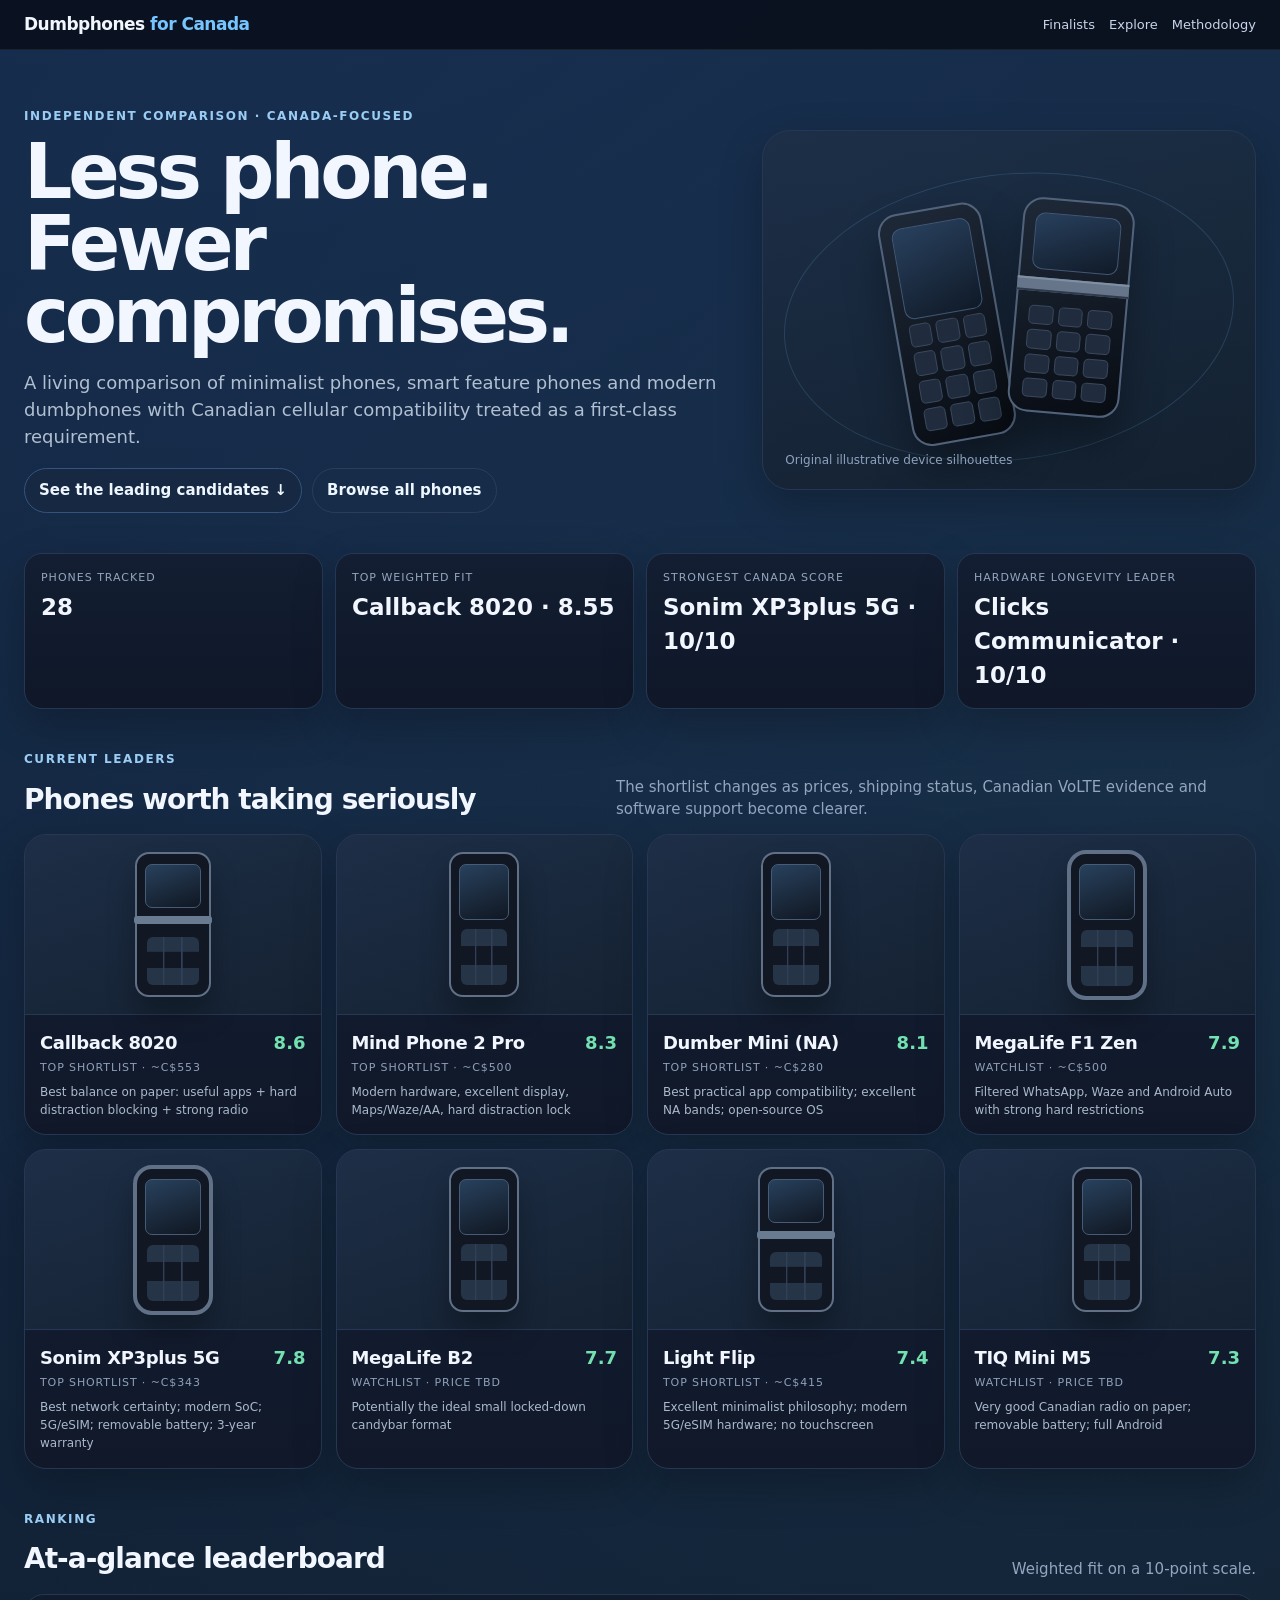
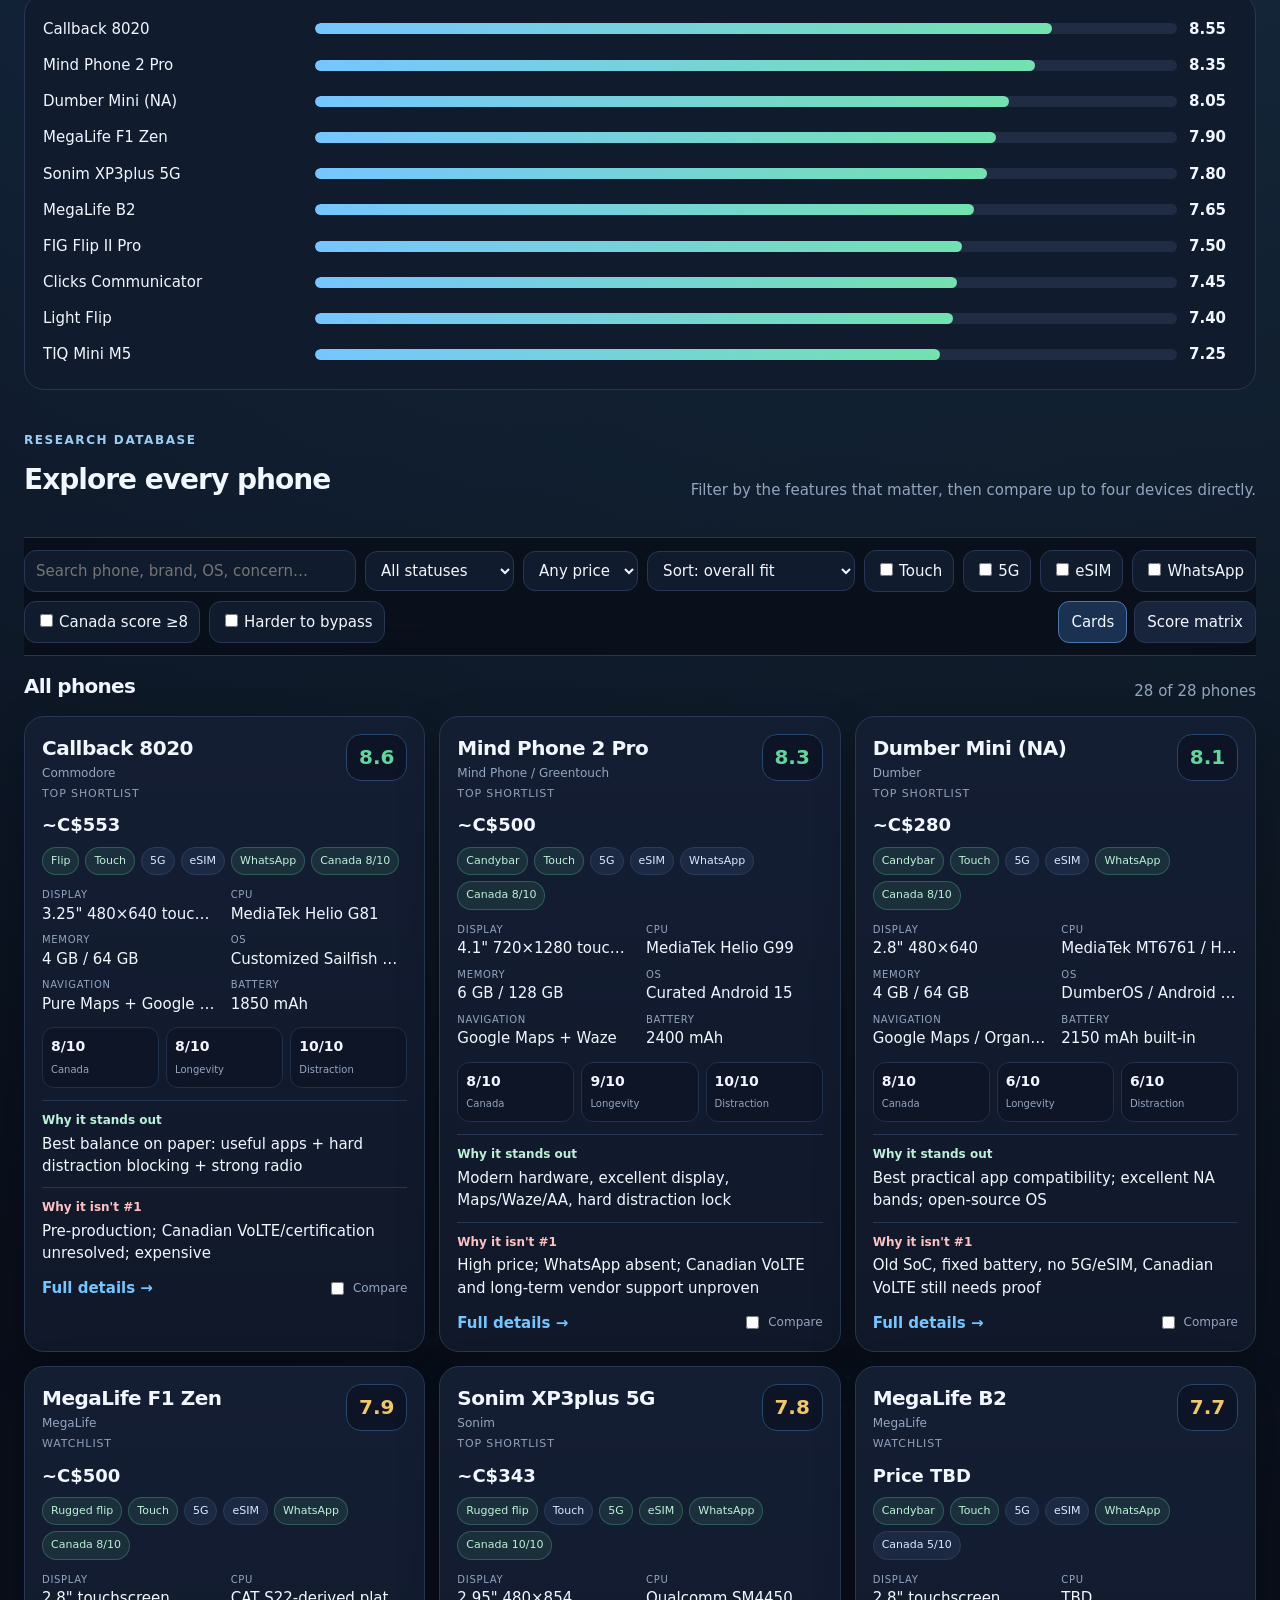
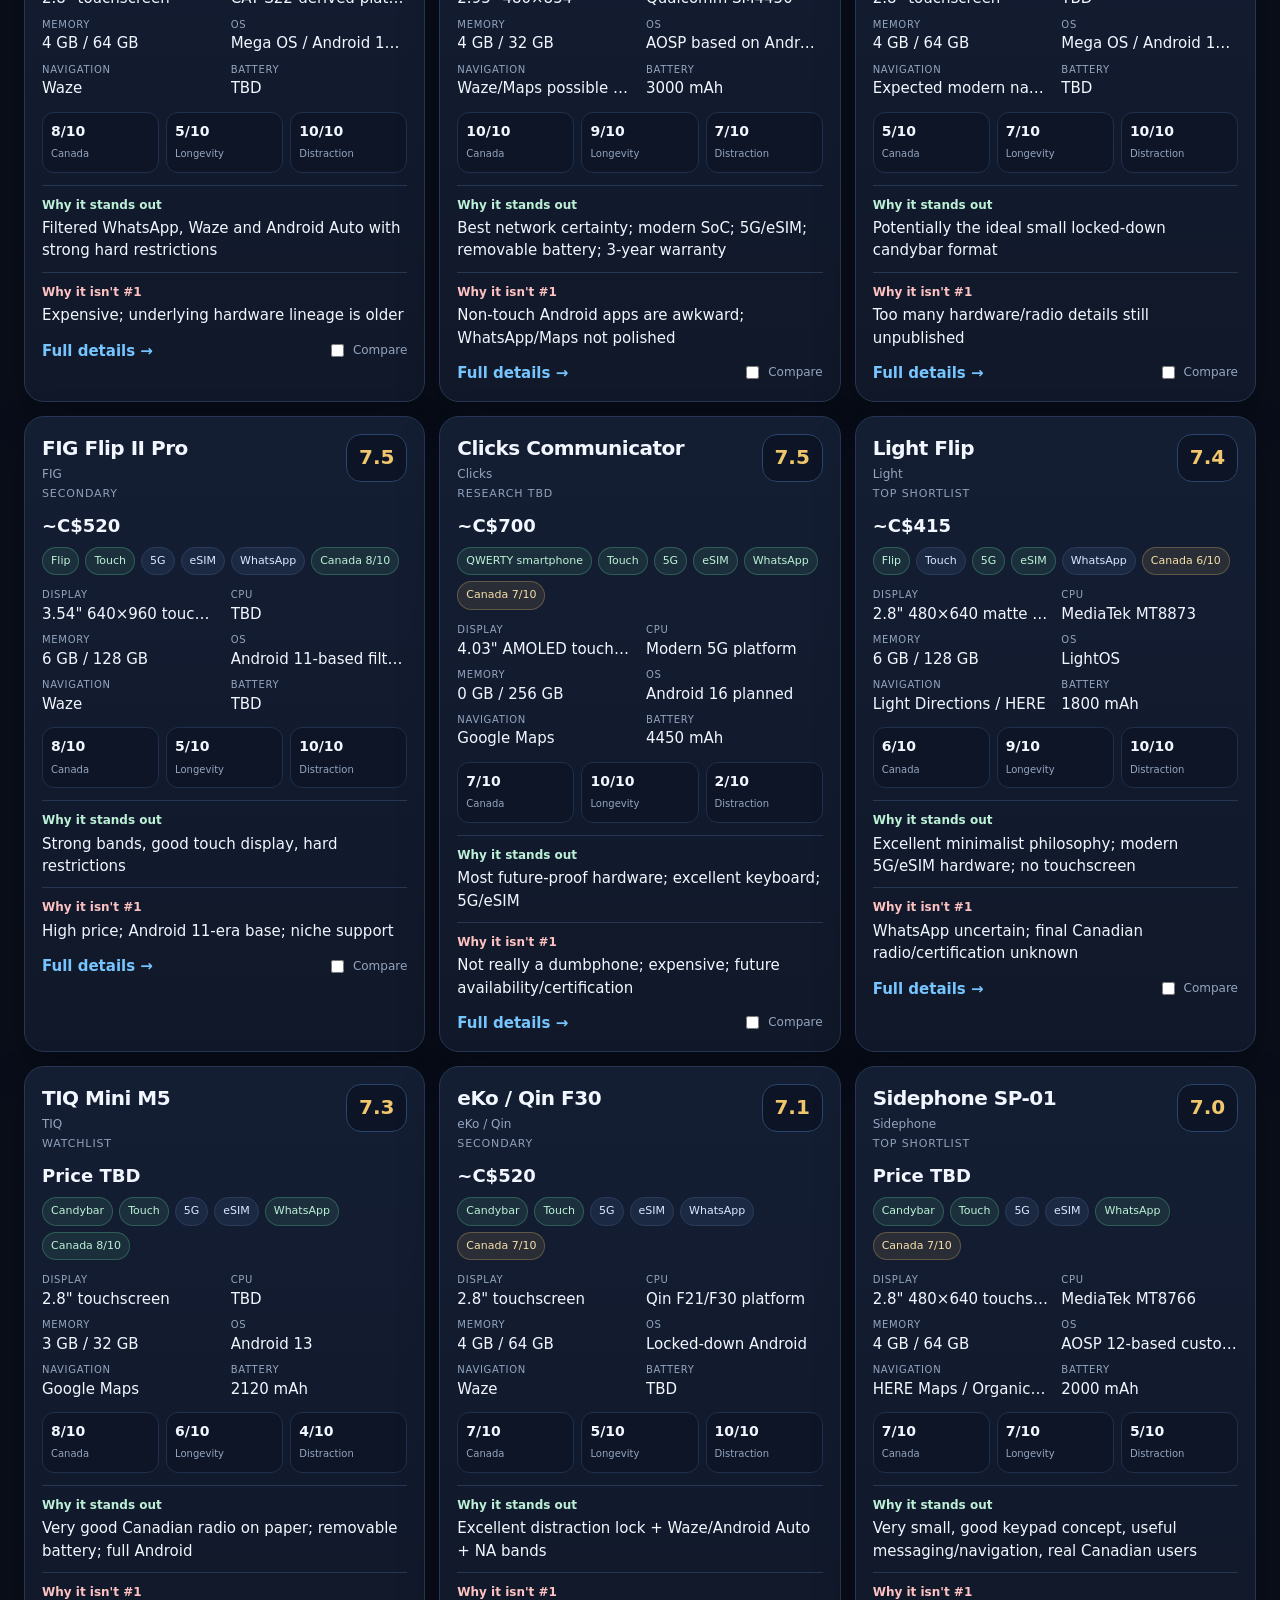
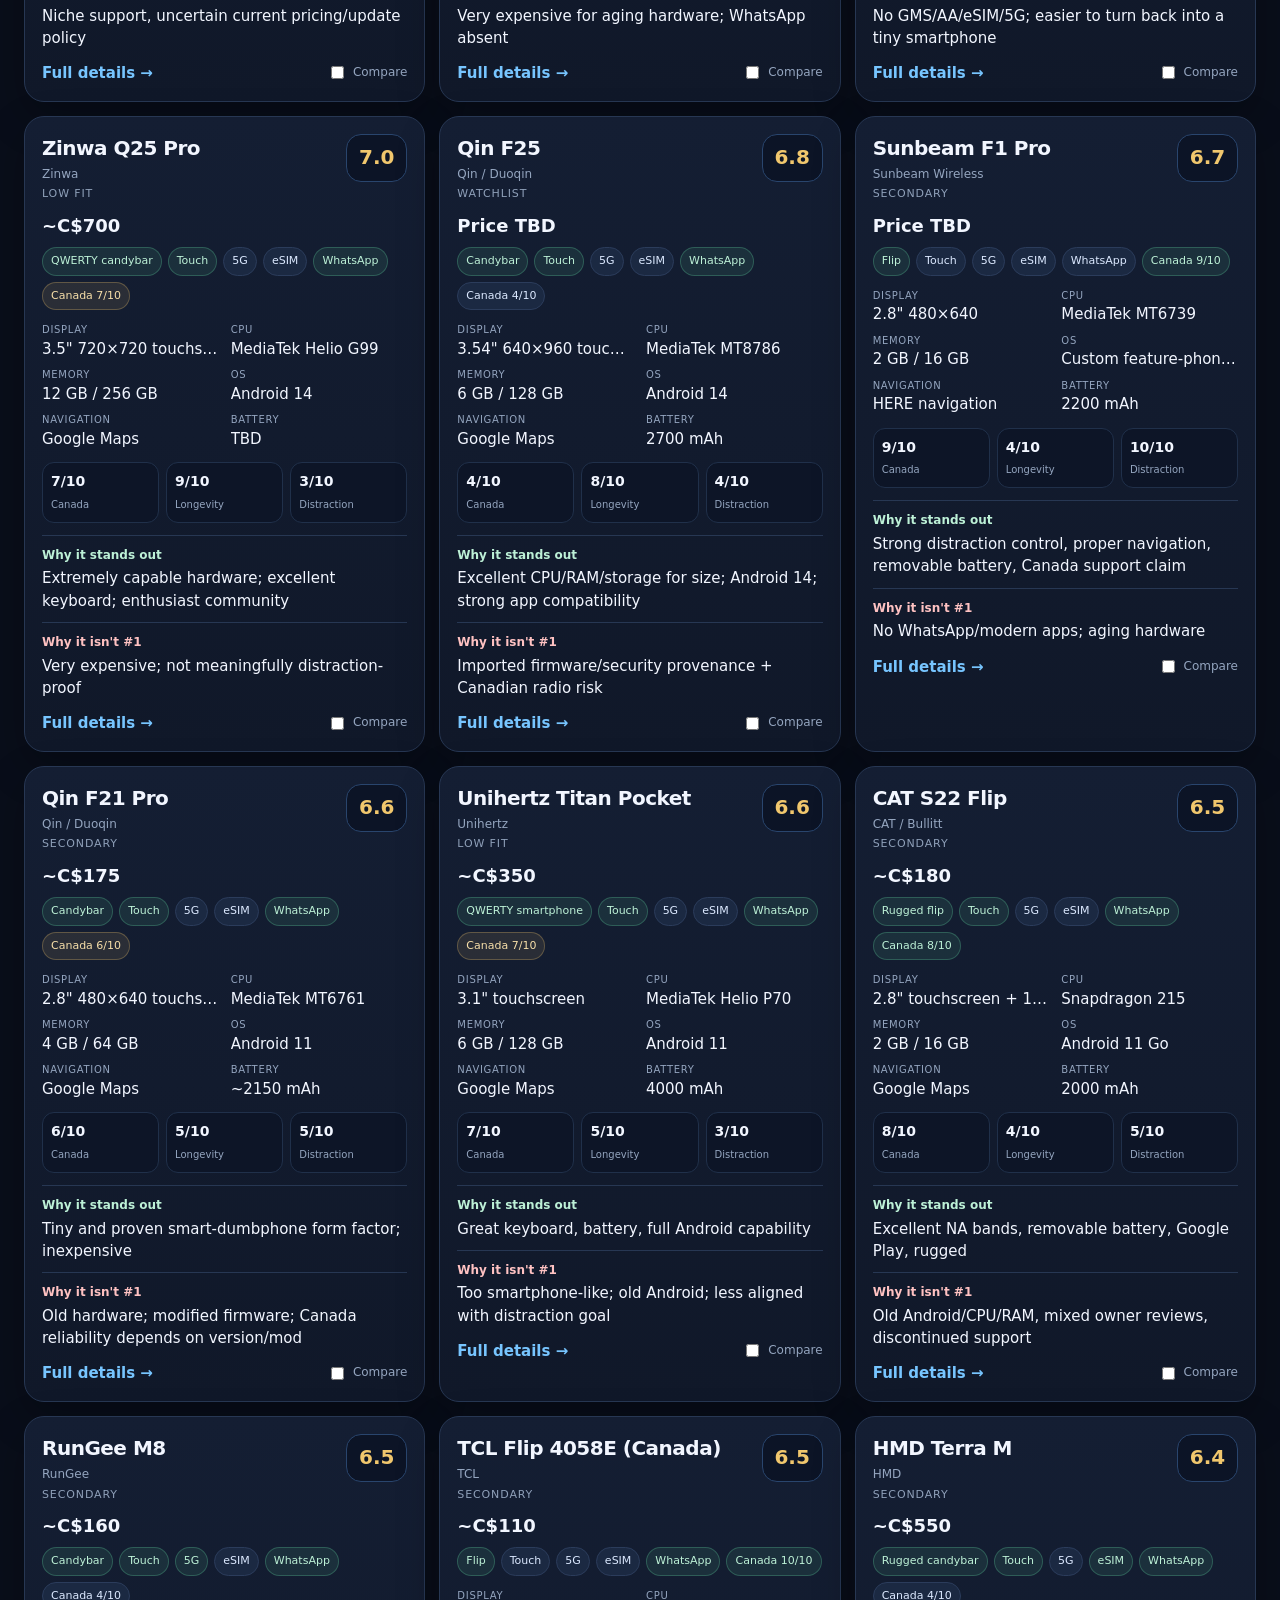
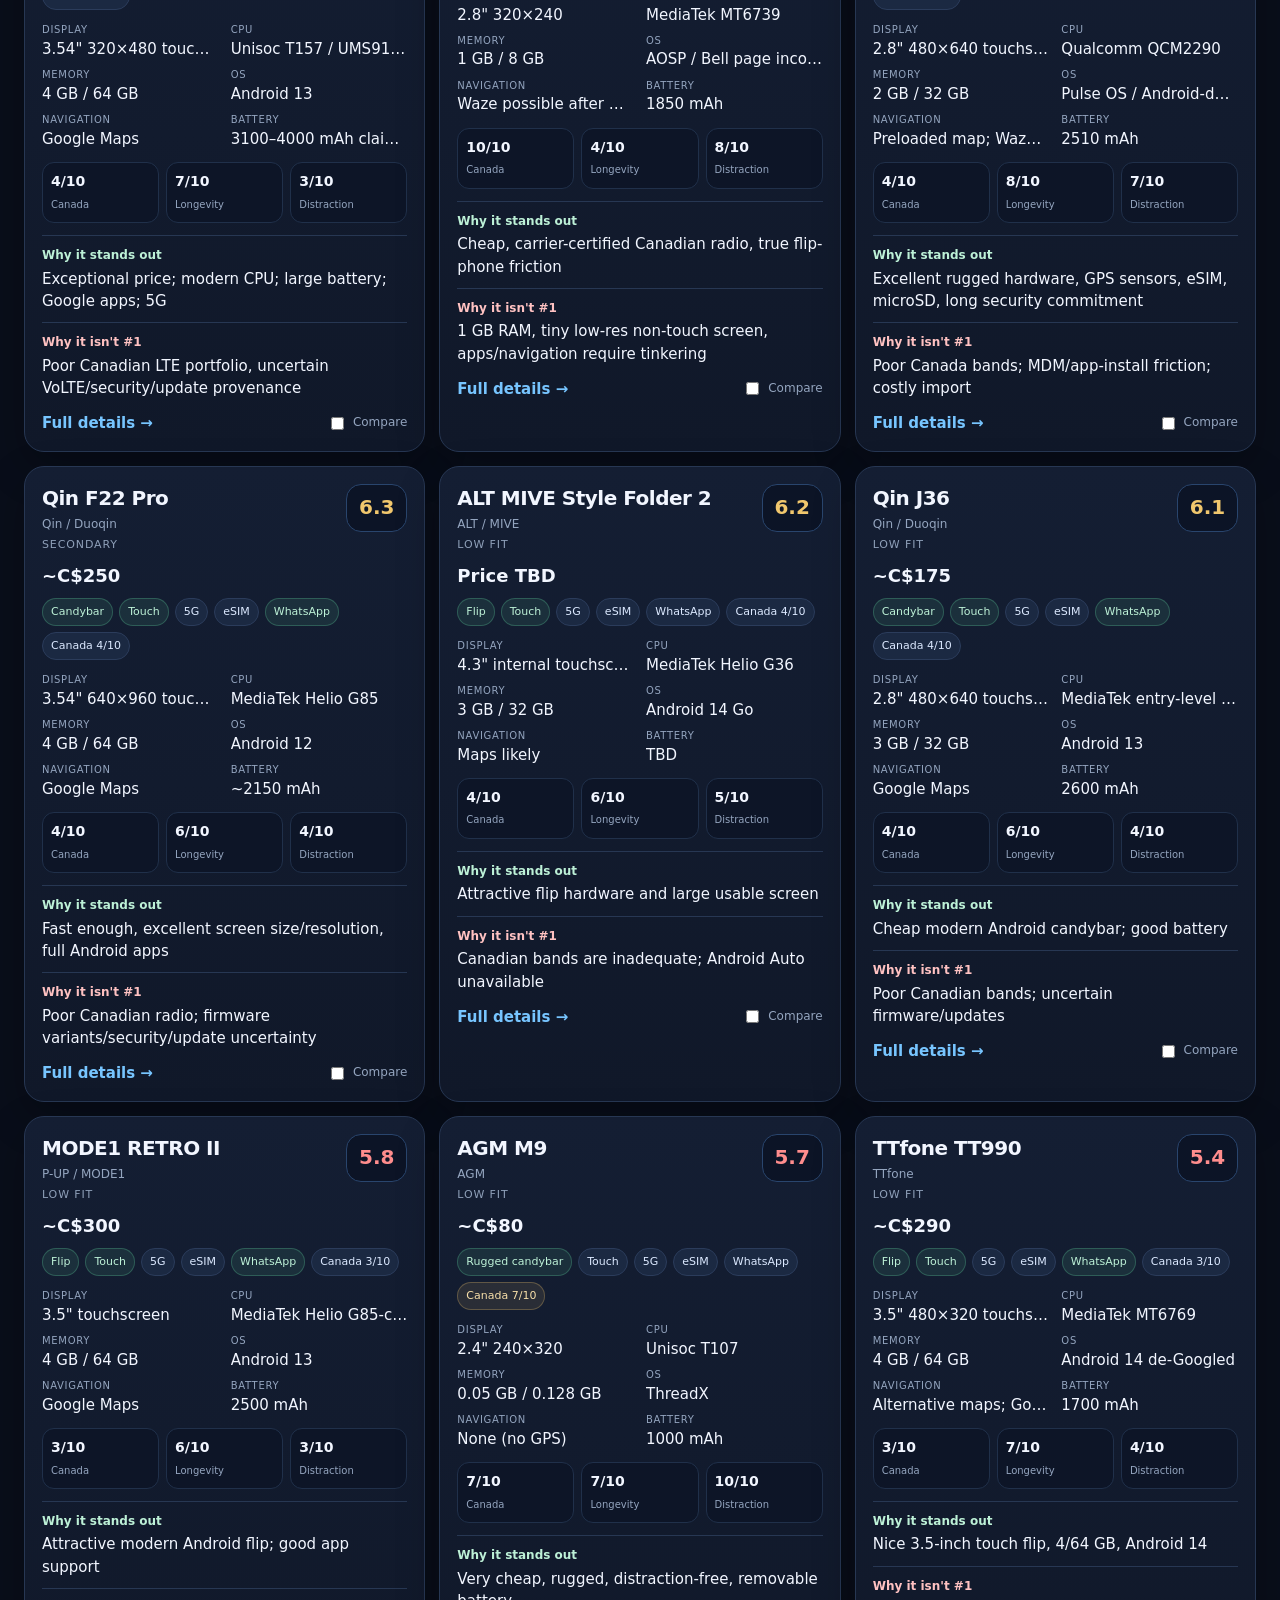
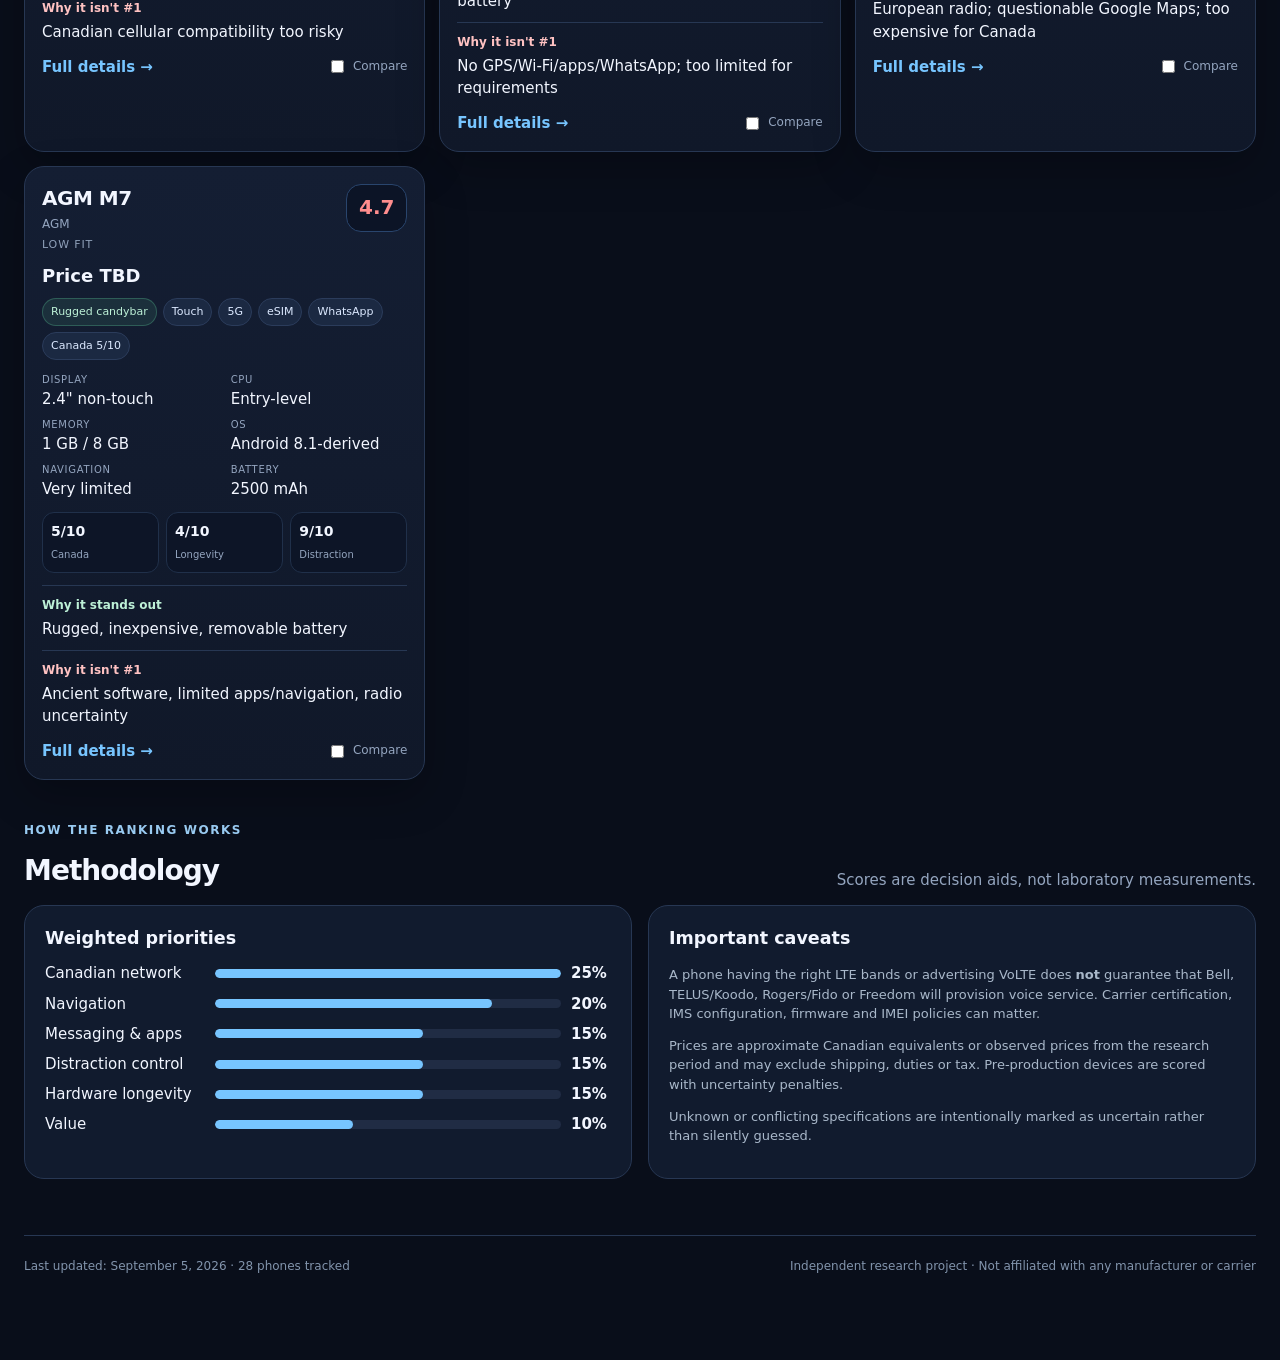
==== dumbphones/index.html @ 6707485e "Create index.html" ====
<!doctype html>
<html lang="en">
<head>
<meta charset="utf-8">
<meta name="viewport" content="width=device-width,initial-scale=1">
<meta name="description" content="A Canada-focused comparison of dumbphones, minimalist phones, and smart feature phones, ranked for network compatibility, navigation, apps, distraction resistance, longevity, and value.">
<meta name="theme-color" content="#0b1020">
<title>Dumbphones for Canada — Comparison & Research</title>
<style>
:root {
  --bg:#090e1a; --bg2:#0e1628; --panel:#111b2e; --panel2:#17243b; --muted:#94a5bf;
  --text:#f2f6ff; --line:#273753; --accent:#77c5ff; --accent2:#73e1b0;
  --green:#63d59d; --yellow:#f1c76d; --red:#ff8d8d; --shadow:0 16px 44px rgba(0,0,0,.24);
}
*{box-sizing:border-box}
html{scroll-behavior:smooth}
body{margin:0;background:
 radial-gradient(circle at 12% -8%,#183259 0,transparent 34%),
 radial-gradient(circle at 90% 8%,#172b37 0,transparent 28%),
 var(--bg);
 color:var(--text);font:15px/1.48 Inter,ui-sans-serif,system-ui,-apple-system,BlinkMacSystemFont,"Segoe UI",sans-serif}
a{color:var(--accent);text-decoration:none} a:hover{text-decoration:underline}
button,input,select{font:inherit}
.shell{max-width:1500px;margin:auto;padding:0 24px 84px}
nav{position:sticky;top:0;z-index:50;background:rgba(9,14,26,.86);backdrop-filter:blur(16px);border-bottom:1px solid rgba(255,255,255,.07)}
.nav-inner{max-width:1500px;margin:auto;padding:12px 24px;display:flex;gap:18px;align-items:center}
.brandmark{font-weight:900;letter-spacing:-.03em;font-size:17px} .brandmark span{color:var(--accent)}
.navlinks{display:flex;gap:14px;margin-left:auto;flex-wrap:wrap}
.navlinks a{color:#c8d5e8;font-size:13px}
.hero{padding:58px 0 28px;display:grid;grid-template-columns:1.18fr .82fr;gap:28px;align-items:center}
.eyebrow{font-size:12px;letter-spacing:.13em;text-transform:uppercase;color:#9bcdf4;font-weight:800;margin-bottom:10px}
h1{font-size:clamp(40px,6vw,76px);line-height:.95;letter-spacing:-.055em;margin:0 0 18px;max-width:900px}
.hero p{font-size:18px;color:#b0bfd2;max-width:820px;margin:0 0 18px}
.hero-actions{display:flex;gap:10px;flex-wrap:wrap}
.pill-btn{display:inline-flex;align-items:center;gap:8px;background:#172842;border:1px solid #34547d;color:#eef7ff;padding:10px 14px;border-radius:999px;font-weight:750}
.pill-btn.secondary{background:transparent;border-color:#2c3d58}
.hero-art{min-height:360px;position:relative}
.phone-stage{height:100%;min-height:360px;border:1px solid var(--line);border-radius:28px;background:
 linear-gradient(145deg,rgba(119,197,255,.10),rgba(115,225,176,.05)),
 linear-gradient(180deg,#121e33,#0e1628);
 position:relative;overflow:hidden;box-shadow:var(--shadow)}
.orbit{position:absolute;border:1px solid rgba(119,197,255,.16);border-radius:50%;inset:12% 4% 8%;transform:rotate(-7deg)}
.device-stack{position:absolute;inset:0;display:flex;align-items:center;justify-content:center;gap:18px}
.mock{position:relative;background:linear-gradient(160deg,#1e2938,#080c13);border:2px solid #51627a;box-shadow:0 22px 40px rgba(0,0,0,.36)}
.mock.candy{width:105px;height:235px;border-radius:20px;transform:rotate(-10deg) translateY(14px)}
.mock.flip{width:112px;height:215px;border-radius:20px;transform:rotate(5deg) translateY(-3px)}
.mock.flip:after{content:"";position:absolute;left:-2px;right:-2px;top:78px;height:10px;background:#66758a;border-top:2px solid #8090a4;border-bottom:2px solid #2f3b4d}
.screen{position:absolute;left:11px;right:11px;top:13px;height:92px;border-radius:10px;background:linear-gradient(160deg,#28405d,#101a28);border:1px solid #405777}
.mock.flip .screen{height:57px}
.keys{position:absolute;left:12px;right:12px;bottom:13px;height:108px;display:grid;grid-template-columns:repeat(3,1fr);gap:5px}
.mock.flip .keys{height:92px}
.keys i{display:block;border-radius:5px;background:#202c3d;border:1px solid #39485d}
.phone-label{position:absolute;bottom:20px;left:22px;color:#8fa2bd;font-size:12px}
.summary{display:grid;grid-template-columns:repeat(4,1fr);gap:12px;margin:12px 0 34px}
.stat{background:linear-gradient(180deg,#131e32,#0f1728);border:1px solid var(--line);border-radius:18px;padding:16px;box-shadow:var(--shadow)}
.stat .k{color:var(--muted);font-size:11px;text-transform:uppercase;letter-spacing:.09em}
.stat .v{font-size:23px;font-weight:850;margin-top:4px}
.section{margin-top:42px}
.section-head{display:flex;justify-content:space-between;align-items:end;gap:18px;margin-bottom:14px}
.section-head h2{font-size:28px;letter-spacing:-.035em;margin:0} .section-head p{margin:0;color:var(--muted);max-width:640px}
.finalist-grid{display:grid;grid-template-columns:repeat(auto-fit,minmax(250px,1fr));gap:14px}
.finalist{background:linear-gradient(180deg,#141f34,#101829);border:1px solid var(--line);border-radius:22px;overflow:hidden;box-shadow:var(--shadow)}
.finalist-vis{height:180px;display:flex;align-items:center;justify-content:center;background:
 linear-gradient(145deg,rgba(119,197,255,.09),rgba(115,225,176,.035));border-bottom:1px solid var(--line)}
.mini-device{position:relative;background:#111824;border:2px solid #607087;box-shadow:0 18px 28px rgba(0,0,0,.28)}
.mini-device.candybar,.mini-device.qwerty{width:70px;height:145px;border-radius:14px}
.mini-device.flip{width:76px;height:145px;border-radius:14px}
.mini-device.rugged{width:80px;height:150px;border-radius:19px;border-width:4px}
.mini-device:before{content:"";position:absolute;top:10px;left:8px;right:8px;height:54px;border-radius:7px;background:linear-gradient(160deg,#28415d,#101722);border:1px solid #465b77}
.mini-device:after{content:"";position:absolute;left:10px;right:10px;bottom:10px;height:56px;background:
 linear-gradient(90deg,transparent 30%,#314056 31%,#314056 33%,transparent 34%,transparent 65%,#314056 66%,#314056 68%,transparent 69%),
 linear-gradient(#263447 30%,transparent 31%,transparent 64%,#263447 65%);border-radius:6px}
.mini-device.flip:before{height:42px} .mini-device.flip:after{height:48px}
.hinge{position:absolute;left:-3px;right:-3px;top:62px;height:8px;background:#697b91;border-radius:3px}
.finalist-body{padding:15px}
.finalist-title{display:flex;justify-content:space-between;gap:10px;align-items:start}
.finalist-title h3{font-size:18px;margin:0;letter-spacing:-.02em}
.fit{font-size:18px;font-weight:900;color:var(--accent2)}
.reason{font-size:12px;color:#aab9cc;margin-top:8px}
.statusline{color:#8fa0b9;font-size:11px;text-transform:uppercase;letter-spacing:.08em;margin-top:3px}
.toolbar{position:sticky;top:45px;z-index:35;background:rgba(9,14,26,.93);backdrop-filter:blur(14px);padding:12px 0;border-bottom:1px solid var(--line);border-top:1px solid var(--line);margin-top:36px}
.controls{display:flex;gap:9px;flex-wrap:wrap;align-items:center}
.control{background:var(--panel);border:1px solid var(--line);color:var(--text);border-radius:12px;padding:9px 11px}
.search{min-width:280px;flex:1}
.toggle{cursor:pointer;user-select:none} .toggle input{margin-right:6px}
.viewtabs{display:flex;gap:7px;margin-left:auto}
.btn{background:var(--panel2);border:1px solid var(--line);color:var(--text);padding:9px 12px;border-radius:11px;cursor:pointer}
.btn.active,.btn:hover{background:#1b3151;border-color:#4a78ad}
.leaderboard{background:var(--panel);border:1px solid var(--line);border-radius:20px;padding:16px 18px}
.bar-row{display:grid;grid-template-columns:minmax(150px,260px) 1fr 48px;gap:12px;align-items:center;padding:7px 0}
.track{height:11px;background:#202c44;border-radius:999px;overflow:hidden}
.fill{height:100%;background:linear-gradient(90deg,var(--accent),var(--accent2));border-radius:inherit}
.cards{display:grid;grid-template-columns:repeat(auto-fill,minmax(315px,1fr));gap:14px}
.card{background:linear-gradient(180deg,#141e33,#101829);border:1px solid var(--line);border-radius:20px;padding:17px;box-shadow:var(--shadow);position:relative;transition:.17s transform,.17s border-color}
.card:hover{transform:translateY(-2px);border-color:#456797}
.card-head{display:flex;gap:12px;align-items:flex-start;justify-content:space-between}
.title{font-size:20px;font-weight:850;letter-spacing:-.025em}
.brand{font-size:12px;color:var(--muted);margin-top:2px}
.score{min-width:61px;text-align:center;padding:8px 9px;border-radius:15px;background:#0c1426;border:1px solid #29456d;font-size:20px;font-weight:900}
.price{font-size:18px;font-weight:800;margin:10px 0 8px}
.badges{display:flex;flex-wrap:wrap;gap:6px;margin-bottom:13px}
.badge{font-size:11px;padding:5px 8px;border-radius:999px;background:#1b2942;border:1px solid #2b3c5b;color:#dce9ff}
.badge.good{background:rgba(99,213,157,.10);border-color:rgba(99,213,157,.28);color:#bdf1d7}
.badge.warn{background:rgba(241,199,109,.1);border-color:rgba(241,199,109,.28);color:#f7dfa9}
.specs{display:grid;grid-template-columns:1fr 1fr;gap:8px 12px;margin:10px 0 12px}
.spec{min-width:0} .label{color:var(--muted);font-size:10px;text-transform:uppercase;letter-spacing:.07em}
.spec .value{white-space:nowrap;overflow:hidden;text-overflow:ellipsis}
.mini-scores{display:grid;grid-template-columns:repeat(3,1fr);gap:7px;margin:12px 0}
.metric{background:#0d1527;padding:8px;border-radius:12px;border:1px solid #20304a}
.metric b{display:block;font-size:14px} .metric span{font-size:10px;color:var(--muted)}
.why{border-top:1px solid var(--line);padding-top:11px;margin-top:10px} .why strong{display:block;font-size:12px;margin-bottom:3px}
.goodtxt{color:#bdf1d7} .badtxt{color:#ffc2c2}
.card-foot{display:flex;justify-content:space-between;align-items:center;margin-top:13px}
.more{color:var(--accent);cursor:pointer;font-weight:700}
.compare-check{display:flex;align-items:center;gap:6px;color:var(--muted);font-size:12px}
.matrix-wrap{overflow:auto;border:1px solid var(--line);border-radius:18px;background:var(--panel)}
table{border-collapse:collapse;width:100%;min-width:1000px} th,td{padding:10px 12px;border-bottom:1px solid var(--line);text-align:left}
th{position:sticky;top:0;background:#162138;z-index:2;color:#dce9ff;font-size:12px} td.scorecell{text-align:center;font-weight:850}
.s1{background:#3b1d28} .s2{background:#4a252d} .s3{background:#58302f} .s4{background:#624033}
.s5{background:#625334} .s6{background:#59613a} .s7{background:#456a45} .s8{background:#36724f} .s9{background:#28785a} .s10{background:#1f7f64}
.method-grid{display:grid;grid-template-columns:1fr 1fr;gap:16px}
.method-card{background:var(--panel);border:1px solid var(--line);border-radius:20px;padding:20px}
.method-card h3{margin:0 0 10px}
.weight{display:grid;grid-template-columns:160px 1fr 40px;gap:10px;align-items:center;margin:8px 0}
.weight-track{height:9px;background:#202c44;border-radius:99px;overflow:hidden} .weight-fill{height:100%;background:var(--accent);border-radius:inherit}
.disclaimer{color:#a9b8ca;font-size:13px}
footer{margin-top:56px;padding-top:22px;border-top:1px solid var(--line);display:flex;justify-content:space-between;gap:20px;flex-wrap:wrap;color:#8294ac;font-size:12px}
.hidden{display:none!important}
.modal{position:fixed;inset:0;background:rgba(3,7,15,.78);z-index:70;display:flex;align-items:center;justify-content:center;padding:20px}
.modal-card{width:min(1050px,96vw);max-height:90vh;overflow:auto;background:#10192b;border:1px solid #35527a;border-radius:22px;padding:22px;box-shadow:0 30px 90px rgba(0,0,0,.55)}
.close{float:right}
.detail-grid{display:grid;grid-template-columns:repeat(3,1fr);gap:12px;margin:16px 0}
.detail-box{background:#0c1424;border:1px solid var(--line);padding:12px;border-radius:14px}
.compare-dock{position:fixed;left:50%;bottom:18px;transform:translateX(-50%);z-index:60;background:#131d31;border:1px solid #39567f;border-radius:16px;padding:10px 12px;box-shadow:var(--shadow);display:flex;align-items:center;gap:10px}
.compare-grid{display:grid;grid-template-columns:180px repeat(var(--cols),minmax(180px,1fr));gap:0;border:1px solid var(--line);border-radius:16px;overflow:auto}
.compare-grid>div{padding:10px;border-right:1px solid var(--line);border-bottom:1px solid var(--line);min-width:160px}
.compare-grid .rowlabel{background:#121e33;color:var(--muted);font-weight:700}
.empty{padding:50px;text-align:center;color:var(--muted)}
@media(max-width:900px){.hero{grid-template-columns:1fr}.hero-art{min-height:300px}.summary{grid-template-columns:1fr 1fr}.method-grid{grid-template-columns:1fr}.viewtabs{margin-left:0}}
@media(max-width:560px){.shell{padding:0 14px 70px}.nav-inner{padding:11px 14px}.navlinks{display:none}.summary{grid-template-columns:1fr}.cards{grid-template-columns:1fr}.detail-grid{grid-template-columns:1fr}.bar-row{grid-template-columns:120px 1fr 42px}.weight{grid-template-columns:120px 1fr 36px}}
</style>
</head>
<body>
<nav>
  <div class="nav-inner">
    <div class="brandmark">Dumbphones <span>for Canada</span></div>
    <div class="navlinks">
      <a href="#finalists">Finalists</a><a href="#explore">Explore</a><a href="#methodology">Methodology</a>
    </div>
  </div>
</nav>

<main class="shell">
<section class="hero">
  <div>
    <div class="eyebrow">Independent comparison · Canada-focused</div>
    <h1>Less phone.<br>Fewer compromises.</h1>
    <p>A living comparison of minimalist phones, smart feature phones and modern dumbphones with Canadian cellular compatibility treated as a first-class requirement.</p>
    <div class="hero-actions">
      <a class="pill-btn" href="#finalists">See the leading candidates ↓</a>
      <a class="pill-btn secondary" href="#explore">Browse all phones</a>
    </div>
  </div>
  <div class="hero-art">
    <div class="phone-stage">
      <div class="orbit"></div>
      <div class="device-stack">
        <div class="mock candy"><div class="screen"></div><div class="keys"><i></i><i></i><i></i><i></i><i></i><i></i><i></i><i></i><i></i><i></i><i></i><i></i></div></div>
        <div class="mock flip"><div class="screen"></div><div class="keys"><i></i><i></i><i></i><i></i><i></i><i></i><i></i><i></i><i></i><i></i><i></i><i></i></div></div>
      </div>
      <div class="phone-label">Original illustrative device silhouettes</div>
    </div>
  </div>
</section>

<div class="summary" id="summary"></div>

<section class="section" id="finalists">
  <div class="section-head">
    <div><div class="eyebrow">Current leaders</div><h2>Phones worth taking seriously</h2></div>
    <p>The shortlist changes as prices, shipping status, Canadian VoLTE evidence and software support become clearer.</p>
  </div>
  <div class="finalist-grid" id="finalistGrid"></div>
</section>

<section class="section">
  <div class="section-head"><div><div class="eyebrow">Ranking</div><h2>At-a-glance leaderboard</h2></div><p>Weighted fit on a 10-point scale.</p></div>
  <div class="leaderboard" id="topBars"></div>
</section>

<section class="section" id="explore">
  <div class="section-head"><div><div class="eyebrow">Research database</div><h2>Explore every phone</h2></div><p>Filter by the features that matter, then compare up to four devices directly.</p></div>
  <div class="toolbar">
    <div class="controls">
      <input id="search" class="control search" placeholder="Search phone, brand, OS, concern…">
      <select id="status" class="control">
        <option value="">All statuses</option><option>Top shortlist</option><option>Watchlist</option><option>Secondary</option><option>Low fit</option><option>Research TBD</option>
      </select>
      <select id="price" class="control"><option value="">Any price</option><option value="200">≤ C$200</option><option value="300">≤ C$300</option><option value="400">≤ C$400</option><option value="500">≤ C$500</option><option value="600">≤ C$600</option></select>
      <select id="sort" class="control"><option value="fit">Sort: overall fit</option><option value="network">Sort: Canada network</option><option value="longevity">Sort: longevity</option><option value="value">Sort: value</option><option value="price">Sort: price</option></select>
      <label class="control toggle"><input type="checkbox" id="touch">Touch</label>
      <label class="control toggle"><input type="checkbox" id="fiveg">5G</label>
      <label class="control toggle"><input type="checkbox" id="esim">eSIM</label>
      <label class="control toggle"><input type="checkbox" id="whatsapp">WhatsApp</label>
      <label class="control toggle"><input type="checkbox" id="canada">Canada score ≥8</label>
      <label class="control toggle"><input type="checkbox" id="locked">Harder to bypass</label>
      <div class="viewtabs"><button class="btn active" id="cardsBtn">Cards</button><button class="btn" id="matrixBtn">Score matrix</button></div>
    </div>
  </div>
  <div class="section-head" style="margin-top:16px"><h2 id="resultsTitle" style="font-size:20px">All phones</h2><p id="count"></p></div>
  <section id="cardsView" class="cards"></section>
  <section id="matrixView" class="matrix-wrap hidden"></section>
</section>

<section class="section" id="methodology">
  <div class="section-head"><div><div class="eyebrow">How the ranking works</div><h2>Methodology</h2></div><p>Scores are decision aids, not laboratory measurements.</p></div>
  <div class="method-grid">
    <div class="method-card">
      <h3>Weighted priorities</h3>
      <div class="weight"><span>Canadian network</span><div class="weight-track"><div class="weight-fill" style="width:100%"></div></div><b>25%</b></div>
      <div class="weight"><span>Navigation</span><div class="weight-track"><div class="weight-fill" style="width:80%"></div></div><b>20%</b></div>
      <div class="weight"><span>Messaging & apps</span><div class="weight-track"><div class="weight-fill" style="width:60%"></div></div><b>15%</b></div>
      <div class="weight"><span>Distraction control</span><div class="weight-track"><div class="weight-fill" style="width:60%"></div></div><b>15%</b></div>
      <div class="weight"><span>Hardware longevity</span><div class="weight-track"><div class="weight-fill" style="width:60%"></div></div><b>15%</b></div>
      <div class="weight"><span>Value</span><div class="weight-track"><div class="weight-fill" style="width:40%"></div></div><b>10%</b></div>
    </div>
    <div class="method-card">
      <h3>Important caveats</h3>
      <p class="disclaimer">A phone having the right LTE bands or advertising VoLTE does <b>not</b> guarantee that Bell, TELUS/Koodo, Rogers/Fido or Freedom will provision voice service. Carrier certification, IMS configuration, firmware and IMEI policies can matter.</p>
      <p class="disclaimer">Prices are approximate Canadian equivalents or observed prices from the research period and may exclude shipping, duties or tax. Pre-production devices are scored with uncertainty penalties.</p>
      <p class="disclaimer">Unknown or conflicting specifications are intentionally marked as uncertain rather than silently guessed.</p>
    </div>
  </div>
</section>

<footer>
  <div>Last updated: September 5, 2026 · 28 phones tracked</div>
  <div>Independent research project · Not affiliated with any manufacturer or carrier</div>
</footer>
</main>

<div id="modal" class="modal hidden"></div>
<div id="compareDock" class="compare-dock hidden"><span id="compareText"></span><button class="btn" id="compareBtn">Compare selected</button><button class="btn" id="clearCompare">Clear</button></div>

<script>
const PHONES = [{"device": "Callback 8020", "brand": "Commodore", "price": 553, "availability": "Pre-production / preorder", "form": "Flip", "os": "Customized Sailfish OS + Android compatibility", "cpu": "MediaTek Helio G81", "ram": 4, "storage": 64, "microSD": "Yes", "display": "3.25\" 480×640 touchscreen", "touch": "Yes", "keys": "T9 + D-pad", "fiveg": "No", "esim": "No", "sim": "Dual nano-SIM", "battery": "1850 mAh", "removable": "Yes", "google": "microG / approved Android apps", "whatsapp": "Yes / preinstalled", "navigation": "Pure Maps + Google Maps approved", "androidAuto": "Not supported today / work reported", "radio": "Excellent LTE B1/2/3/4/5/7/8/12/13/17/20/25/26/28/66/71", "volte": "Carrier compliance still unproven", "lock": "Very high — browser/social apps blocked at system level", "scores": {"network": 8, "navigation": 9, "apps": 9, "distraction": 10, "longevity": 8, "value": 7, "fit": 8.55}, "status": "Top shortlist", "strengths": "Best balance on paper: useful apps + hard distraction blocking + strong radio", "concerns": "Pre-production; Canadian VoLTE/certification unresolved; expensive", "source": "https://commodore.net/store/callback-8020/"}, {"device": "Mind Phone 2 Pro", "brand": "Mind Phone / Greentouch", "price": 500, "availability": "Shipping / limited availability", "form": "Candybar", "os": "Curated Android 15", "cpu": "MediaTek Helio G99", "ram": 6, "storage": 128, "microSD": "Yes", "display": "4.1\" 720×1280 touchscreen", "touch": "Yes", "keys": "Physical numeric keypad", "fiveg": "No", "esim": "No", "sim": "nano-SIM", "battery": "2400 mAh", "removable": "No", "google": "Curated Google tools; no open app store", "whatsapp": "No currently", "navigation": "Google Maps + Waze", "androidAuto": "Yes", "radio": "Very strong NA LTE bands on paper incl. B2/4/5/7/12/13/17/66/71", "volte": "Unknown in Canada", "lock": "Very high — browser/app store/sideloading blocked", "scores": {"network": 8, "navigation": 10, "apps": 6, "distraction": 10, "longevity": 9, "value": 6, "fit": 8.35}, "status": "Top shortlist", "strengths": "Modern hardware, excellent display, Maps/Waze/AA, hard distraction lock", "concerns": "High price; WhatsApp absent; Canadian VoLTE and long-term vendor support unproven", "source": "https://mindphone.co/products/mind-phone-2-pro-pre-order"}, {"device": "Dumber Mini (NA)", "brand": "Dumber", "price": 280, "availability": "NA batch / preorder", "form": "Candybar", "os": "DumberOS / Android 14 / LineageOS 21", "cpu": "MediaTek MT6761 / Helio A22-class", "ram": 4, "storage": 64, "microSD": "No", "display": "2.8\" 480×640", "touch": "Yes", "keys": "T9 keypad", "fiveg": "No", "esim": "No (adapter possible)", "sim": "Dual nano-SIM", "battery": "2150 mAh built-in", "removable": "No", "google": "Google build available", "whatsapp": "Yes", "navigation": "Google Maps / Organic Maps", "androidAuto": "Yes on Google build", "radio": "Strong NA LTE: B2/4/5/7/12/13/17/66/71", "volte": "Unproven on Koodo/TELUS retail units", "lock": "Medium — small screen + software controls, but open Android", "scores": {"network": 8, "navigation": 10, "apps": 9, "distraction": 6, "longevity": 6, "value": 9, "fit": 8.05}, "status": "Top shortlist", "strengths": "Best practical app compatibility; excellent NA bands; open-source OS", "concerns": "Old SoC, fixed battery, no 5G/eSIM, Canadian VoLTE still needs proof", "source": "https://dumbermini.com/products/dumber-phone"}, {"device": "MegaLife F1 Zen", "brand": "MegaLife", "price": 500, "availability": "Available from Canadian reseller", "form": "Rugged flip", "os": "Mega OS / Android 13-based", "cpu": "CAT S22-derived platform", "ram": 4, "storage": 64, "microSD": "Yes", "display": "2.8\" touchscreen", "touch": "Yes", "keys": "T9 keypad", "fiveg": "No", "esim": "No", "sim": "nano-SIM", "battery": "TBD", "removable": "Likely yes / platform dependent", "google": "Curated GMS environment", "whatsapp": "Yes, filtered", "navigation": "Waze", "androidAuto": "Yes", "radio": "Strong NA radio platform", "volte": "Needs explicit Canadian confirmation", "lock": "Very high — browser/store/sideloading restricted", "scores": {"network": 8, "navigation": 9, "apps": 9, "distraction": 10, "longevity": 5, "value": 5, "fit": 7.9}, "status": "Watchlist", "strengths": "Filtered WhatsApp, Waze and Android Auto with strong hard restrictions", "concerns": "Expensive; underlying hardware lineage is older", "source": "https://megalifephones.com/"}, {"device": "Sonim XP3plus 5G", "brand": "Sonim", "price": 343, "availability": "Bell Canada retail", "form": "Rugged flip", "os": "AOSP based on Android 14", "cpu": "Qualcomm SM4450", "ram": 4, "storage": 32, "microSD": "Yes", "display": "2.95\" 480×854", "touch": "No", "keys": "T9 + D-pad", "fiveg": "Yes", "esim": "Yes", "sim": "nano-SIM + eSIM", "battery": "3000 mAh", "removable": "Yes", "google": "No Play Store; ADB/community installs possible", "whatsapp": "Possible / sideload", "navigation": "Waze/Maps possible but virtual mouse needed", "androidAuto": "Assume no", "radio": "Excellent Canadian LTE + 5G; Bell-sold SKU", "volte": "Very high on Bell; strongest current certainty", "lock": "Medium-high — non-touch + restricted AOSP creates friction", "scores": {"network": 10, "navigation": 6, "apps": 6, "distraction": 7, "longevity": 9, "value": 8, "fit": 7.8}, "status": "Top shortlist", "strengths": "Best network certainty; modern SoC; 5G/eSIM; removable battery; 3-year warranty", "concerns": "Non-touch Android apps are awkward; WhatsApp/Maps not polished", "source": "https://www.bell.ca/Mobility/Products/Sonim-XP3-Plus-5G"}, {"device": "MegaLife B2", "brand": "MegaLife", "price": "", "availability": "Announced / beta", "form": "Candybar", "os": "Mega OS / Android 13-based", "cpu": "TBD", "ram": 4, "storage": 64, "microSD": "Yes", "display": "2.8\" touchscreen", "touch": "Yes", "keys": "T9 keypad", "fiveg": "No", "esim": "No", "sim": "Dual nano-SIM", "battery": "TBD", "removable": "TBD", "google": "Curated", "whatsapp": "Expected via Zen tier", "navigation": "Expected modern navigation", "androidAuto": "Claimed", "radio": "Bands not yet fully published", "volte": "Unknown", "lock": "Very high — curated/locked ecosystem", "scores": {"network": 5, "navigation": 9, "apps": 9, "distraction": 10, "longevity": 7, "value": 7, "fit": 7.65}, "status": "Watchlist", "strengths": "Potentially the ideal small locked-down candybar format", "concerns": "Too many hardware/radio details still unpublished", "source": "https://megalifephones.com/b2"}, {"device": "FIG Flip II Pro", "brand": "FIG", "price": 520, "availability": "Specialty retail", "form": "Flip", "os": "Android 11-based filtered OS", "cpu": "TBD", "ram": 6, "storage": 128, "microSD": "TBD", "display": "3.54\" 640×960 touchscreen", "touch": "Yes", "keys": "T9 keypad", "fiveg": "No", "esim": "No", "sim": "nano-SIM", "battery": "TBD", "removable": "TBD", "google": "Curated", "whatsapp": "Varies by configuration", "navigation": "Waze", "androidAuto": "Yes", "radio": "Strong NA LTE B1/2/3/4/5/7/12/13/17/28/66/71", "volte": "Needs Canada proof", "lock": "Very high — filtered ecosystem", "scores": {"network": 8, "navigation": 9, "apps": 7, "distraction": 10, "longevity": 5, "value": 4, "fit": 7.5}, "status": "Secondary", "strengths": "Strong bands, good touch display, hard restrictions", "concerns": "High price; Android 11-era base; niche support", "source": "https://figkosher.com/"}, {"device": "Clicks Communicator", "brand": "Clicks", "price": 700, "availability": "Announced / upcoming", "form": "QWERTY smartphone", "os": "Android 16 planned", "cpu": "Modern 5G platform", "ram": 0, "storage": 256, "microSD": "Yes", "display": "4.03\" AMOLED touchscreen", "touch": "Yes", "keys": "Full QWERTY", "fiveg": "Yes", "esim": "Yes", "sim": "nano-SIM + eSIM", "battery": "4450 mAh", "removable": "No", "google": "Full Android", "whatsapp": "Yes", "navigation": "Google Maps", "androidAuto": "Expected", "radio": "Broad modern LTE/5G promised", "volte": "Certification still future", "lock": "Very low — intentionally a compact smartphone", "scores": {"network": 7, "navigation": 10, "apps": 10, "distraction": 2, "longevity": 10, "value": 4, "fit": 7.45}, "status": "Research TBD", "strengths": "Most future-proof hardware; excellent keyboard; 5G/eSIM", "concerns": "Not really a dumbphone; expensive; future availability/certification", "source": "https://www.clicks.tech/"}, {"device": "Light Flip", "brand": "Light", "price": 415, "availability": "Preorder; expected 2027", "form": "Flip", "os": "LightOS", "cpu": "MediaTek MT8873", "ram": 6, "storage": 128, "microSD": "No", "display": "2.8\" 480×640 matte OLED", "touch": "No", "keys": "T9 + D-pad", "fiveg": "Yes", "esim": "Yes", "sim": "nano-SIM + eSIM", "battery": "1800 mAh", "removable": "Reported user-replaceable", "google": "No normal Google Play", "whatsapp": "Not officially supported", "navigation": "Light Directions / HERE", "androidAuto": "No", "radio": "Final Canadian band list not yet published", "volte": "Unknown", "lock": "Very high — purpose-built minimalist OS", "scores": {"network": 6, "navigation": 8, "apps": 5, "distraction": 10, "longevity": 9, "value": 7, "fit": 7.4}, "status": "Top shortlist", "strengths": "Excellent minimalist philosophy; modern 5G/eSIM hardware; no touchscreen", "concerns": "WhatsApp uncertain; final Canadian radio/certification unknown", "source": "https://www.thelightphone.com/light-flip"}, {"device": "TIQ Mini M5", "brand": "TIQ", "price": "", "availability": "Import / niche retail", "form": "Candybar", "os": "Android 13", "cpu": "TBD", "ram": 3, "storage": 32, "microSD": "TBD", "display": "2.8\" touchscreen", "touch": "Yes", "keys": "T9 keypad", "fiveg": "No", "esim": "No", "sim": "nano-SIM", "battery": "2120 mAh", "removable": "Yes", "google": "Google Play", "whatsapp": "Yes", "navigation": "Google Maps", "androidAuto": "Works but may lag", "radio": "Excellent NA LTE B2/4/5/7/12/13/17/66/71", "volte": "Needs Canadian carrier confirmation", "lock": "Low — open Android", "scores": {"network": 8, "navigation": 9, "apps": 9, "distraction": 4, "longevity": 6, "value": 6, "fit": 7.25}, "status": "Watchlist", "strengths": "Very good Canadian radio on paper; removable battery; full Android", "concerns": "Niche support, uncertain current pricing/update policy", "source": "Community / product research"}, {"device": "eKo / Qin F30", "brand": "eKo / Qin", "price": 520, "availability": "Available via specialty reseller", "form": "Candybar", "os": "Locked-down Android", "cpu": "Qin F21/F30 platform", "ram": 4, "storage": 64, "microSD": "TBD", "display": "2.8\" touchscreen", "touch": "Yes", "keys": "T9 keypad", "fiveg": "No", "esim": "No", "sim": "nano-SIM", "battery": "TBD", "removable": "TBD", "google": "Curated; no browser/sideloading", "whatsapp": "Not found", "navigation": "Waze", "androidAuto": "Yes", "radio": "NA LTE B2/4/12/13/17/66/71", "volte": "Needs Canada proof", "lock": "Very high — hard restrictions", "scores": {"network": 7, "navigation": 9, "apps": 6, "distraction": 10, "longevity": 5, "value": 4, "fit": 7.1}, "status": "Secondary", "strengths": "Excellent distraction lock + Waze/Android Auto + NA bands", "concerns": "Very expensive for aging hardware; WhatsApp absent", "source": "https://www.ekophones.com/"}, {"device": "Sidephone SP-01", "brand": "Sidephone", "price": "", "availability": "Shipping / direct sale", "form": "Candybar", "os": "AOSP 12-based custom OS", "cpu": "MediaTek MT8766", "ram": 4, "storage": 64, "microSD": "No", "display": "2.8\" 480×640 touchscreen", "touch": "Yes", "keys": "Modular T9/QWERTY keypads", "fiveg": "No", "esim": "No", "sim": "nano-SIM", "battery": "2000 mAh", "removable": "No", "google": "No GMS; curated + sideload options", "whatsapp": "Yes", "navigation": "HERE Maps / Organic Maps; Waze community-tested", "androidAuto": "No", "radio": "Good LTE B1/2/3/4/5/7/8/12/17/20/26/28; misses B13/66/71", "volte": "Some Canadian owner reports; no carrier certification", "lock": "Medium-low — browsers/Aurora/APKs can be installed", "scores": {"network": 7, "navigation": 8, "apps": 8, "distraction": 5, "longevity": 7, "value": 7, "fit": 7.05}, "status": "Top shortlist", "strengths": "Very small, good keypad concept, useful messaging/navigation, real Canadian users", "concerns": "No GMS/AA/eSIM/5G; easier to turn back into a tiny smartphone", "source": "https://www.sidephone.com/"}, {"device": "Zinwa Q25 Pro", "brand": "Zinwa", "price": 700, "availability": "Enthusiast / retrofit", "form": "QWERTY candybar", "os": "Android 14", "cpu": "MediaTek Helio G99", "ram": 12, "storage": 256, "microSD": "Yes", "display": "3.5\" 720×720 touchscreen", "touch": "Yes", "keys": "BlackBerry-style QWERTY + trackpad", "fiveg": "No", "esim": "No", "sim": "nano-SIM", "battery": "TBD", "removable": "TBD", "google": "Google Play", "whatsapp": "Yes", "navigation": "Google Maps", "androidAuto": "Reports exist", "radio": "Modern LTE with some Canadian owner reports", "volte": "Promising but niche", "lock": "Very low — powerful Android smartphone in small body", "scores": {"network": 7, "navigation": 9, "apps": 9, "distraction": 3, "longevity": 9, "value": 3, "fit": 7.0}, "status": "Low fit", "strengths": "Extremely capable hardware; excellent keyboard; enthusiast community", "concerns": "Very expensive; not meaningfully distraction-proof", "source": "Community / enthusiast research"}, {"device": "Qin F25", "brand": "Qin / Duoqin", "price": "", "availability": "Import", "form": "Candybar", "os": "Android 14", "cpu": "MediaTek MT8786", "ram": 6, "storage": 128, "microSD": "TBD", "display": "3.54\" 640×960 touchscreen", "touch": "Yes", "keys": "T9 keypad", "fiveg": "No", "esim": "No", "sim": "Dual SIM", "battery": "2700 mAh", "removable": "TBD", "google": "Google Play variant", "whatsapp": "Yes", "navigation": "Google Maps", "androidAuto": "Reports exist", "radio": "Published bands still miss many key NA layers", "volte": "Uncertain; some Canadian reports exist", "lock": "Low — open Android", "scores": {"network": 4, "navigation": 9, "apps": 9, "distraction": 4, "longevity": 8, "value": 8, "fit": 6.75}, "status": "Watchlist", "strengths": "Excellent CPU/RAM/storage for size; Android 14; strong app compatibility", "concerns": "Imported firmware/security provenance + Canadian radio risk", "source": "https://qinphone.com/"}, {"device": "Sunbeam F1 Pro", "brand": "Sunbeam Wireless", "price": "", "availability": "US specialty retail", "form": "Flip", "os": "Custom feature-phone OS", "cpu": "MediaTek MT6739", "ram": 2, "storage": 16, "microSD": "Yes", "display": "2.8\" 480×640", "touch": "Model-dependent", "keys": "T9 keypad", "fiveg": "No", "esim": "No", "sim": "nano-SIM", "battery": "2200 mAh", "removable": "Yes", "google": "No", "whatsapp": "No", "navigation": "HERE navigation", "androidAuto": "No", "radio": "Manufacturer lists Rogers/Bell/TELUS support", "volte": "Relatively high for supported carriers", "lock": "Very high — no app ecosystem", "scores": {"network": 9, "navigation": 7, "apps": 2, "distraction": 10, "longevity": 4, "value": 6, "fit": 6.65}, "status": "Secondary", "strengths": "Strong distraction control, proper navigation, removable battery, Canada support claim", "concerns": "No WhatsApp/modern apps; aging hardware", "source": "https://sunbeamwireless.com/"}, {"device": "Qin F21 Pro", "brand": "Qin / Duoqin", "price": 175, "availability": "Import", "form": "Candybar", "os": "Android 11", "cpu": "MediaTek MT6761", "ram": 4, "storage": 64, "microSD": "No", "display": "2.8\" 480×640 touchscreen", "touch": "Yes", "keys": "T9 keypad", "fiveg": "No", "esim": "No", "sim": "nano-SIM", "battery": "~2150 mAh", "removable": "No", "google": "Google-modified variants available", "whatsapp": "Yes", "navigation": "Google Maps", "androidAuto": "Possible", "radio": "Standard radio mediocre; NA/F30 modem mods can enable more bands", "volte": "Mixed Canadian reliability reports", "lock": "Low — open Android", "scores": {"network": 6, "navigation": 8, "apps": 8, "distraction": 5, "longevity": 5, "value": 8, "fit": 6.6}, "status": "Secondary", "strengths": "Tiny and proven smart-dumbphone form factor; inexpensive", "concerns": "Old hardware; modified firmware; Canada reliability depends on version/mod", "source": "Community / import research"}, {"device": "Unihertz Titan Pocket", "brand": "Unihertz", "price": 350, "availability": "Available", "form": "QWERTY smartphone", "os": "Android 11", "cpu": "MediaTek Helio P70", "ram": 6, "storage": 128, "microSD": "TBD", "display": "3.1\" touchscreen", "touch": "Yes", "keys": "Physical QWERTY", "fiveg": "No", "esim": "No", "sim": "nano-SIM", "battery": "4000 mAh", "removable": "No", "google": "Google Play", "whatsapp": "Yes", "navigation": "Google Maps", "androidAuto": "Likely", "radio": "Broad NA LTE; carrier VoLTE can vary", "volte": "Uncertain by carrier", "lock": "Low — essentially a small smartphone", "scores": {"network": 7, "navigation": 9, "apps": 9, "distraction": 3, "longevity": 5, "value": 5, "fit": 6.6}, "status": "Low fit", "strengths": "Great keyboard, battery, full Android capability", "concerns": "Too smartphone-like; old Android; less aligned with distraction goal", "source": "https://www.unihertz.com/products/titan-pocket"}, {"device": "CAT S22 Flip", "brand": "CAT / Bullitt", "price": 180, "availability": "Used / refurb / old stock", "form": "Rugged flip", "os": "Android 11 Go", "cpu": "Snapdragon 215", "ram": 2, "storage": 16, "microSD": "Yes", "display": "2.8\" touchscreen + 1.44\" outer", "touch": "Yes", "keys": "T9 keypad", "fiveg": "No", "esim": "No", "sim": "nano-SIM", "battery": "2000 mAh", "removable": "Yes", "google": "Google Play", "whatsapp": "Yes", "navigation": "Google Maps", "androidAuto": "No official Android Auto on Go", "radio": "Excellent NA LTE incl B2/4/5/7/12/13/17/66/71", "volte": "Carrier/firmware dependent in Canada", "lock": "Medium — tiny rugged flip but open Android", "scores": {"network": 8, "navigation": 6, "apps": 8, "distraction": 5, "longevity": 4, "value": 8, "fit": 6.55}, "status": "Secondary", "strengths": "Excellent NA bands, removable battery, Google Play, rugged", "concerns": "Old Android/CPU/RAM, mixed owner reviews, discontinued support", "source": "Legacy / marketplace research"}, {"device": "RunGee M8", "brand": "RunGee", "price": 160, "availability": "Marketplace / import", "form": "Candybar", "os": "Android 13", "cpu": "Unisoc T157 / UMS9157", "ram": 4, "storage": 64, "microSD": "Yes", "display": "3.54\" 320×480 touchscreen", "touch": "Yes", "keys": "Physical keypad", "fiveg": "Yes", "esim": "No", "sim": "Dual nano-SIM", "battery": "3100–4000 mAh claimed", "removable": "No", "google": "Google Play claimed", "whatsapp": "Yes", "navigation": "Google Maps", "androidAuto": "Unknown", "radio": "Weak Canada fit: LTE mainly B5/B7; 5G n41/n78/n28 SA", "volte": "Unknown / high risk on Koodo post-3G", "lock": "Low — essentially open Android", "scores": {"network": 4, "navigation": 9, "apps": 9, "distraction": 3, "longevity": 7, "value": 9, "fit": 6.55}, "status": "Secondary", "strengths": "Exceptional price; modern CPU; large battery; Google apps; 5G", "concerns": "Poor Canadian LTE portfolio, uncertain VoLTE/security/update provenance", "source": "Seller/manual research"}, {"device": "TCL Flip 4058E (Canada)", "brand": "TCL", "price": 110, "availability": "Bell Canada retail", "form": "Flip", "os": "AOSP / Bell page inconsistently says Android 14", "cpu": "MediaTek MT6739", "ram": 1, "storage": 8, "microSD": "Yes (32 GB)", "display": "2.8\" 320×240", "touch": "No", "keys": "T9 + D-pad", "fiveg": "No", "esim": "No", "sim": "nano-SIM", "battery": "1850 mAh", "removable": "Yes", "google": "No GMS", "whatsapp": "Possible with modification", "navigation": "Waze possible after modification; stock has no nav app", "androidAuto": "No", "radio": "Excellent Canadian LTE B2/4/5/7/12/13/17/66/71", "volte": "High on Bell; carrier-sold", "lock": "High — very limited stock experience", "scores": {"network": 10, "navigation": 3, "apps": 4, "distraction": 8, "longevity": 4, "value": 10, "fit": 6.5}, "status": "Secondary", "strengths": "Cheap, carrier-certified Canadian radio, true flip-phone friction", "concerns": "1 GB RAM, tiny low-res non-touch screen, apps/navigation require tinkering", "source": "https://www.bell.ca/Mobility/Products/TCL-Flip"}, {"device": "HMD Terra M", "brand": "HMD", "price": 550, "availability": "Europe / enterprise import", "form": "Rugged candybar", "os": "Pulse OS / Android-derived", "cpu": "Qualcomm QCM2290", "ram": 2, "storage": 32, "microSD": "Yes", "display": "2.8\" 480×640 touchscreen", "touch": "Yes", "keys": "Physical keypad + PTT", "fiveg": "No", "esim": "Yes", "sim": "Dual nano-SIM + eSIM", "battery": "2510 mAh", "removable": "Yes", "google": "No GMS; enterprise/MDM", "whatsapp": "Possible through managed/sideload methods", "navigation": "Preloaded map; Waze/HERE reports", "androidAuto": "No practical support", "radio": "Europe/global LTE; mainly B5/B7 useful in Canada", "volte": "Unknown", "lock": "Medium-high — enterprise restrictions", "scores": {"network": 4, "navigation": 8, "apps": 7, "distraction": 7, "longevity": 8, "value": 5, "fit": 6.4}, "status": "Secondary", "strengths": "Excellent rugged hardware, GPS sensors, eSIM, microSD, long security commitment", "concerns": "Poor Canada bands; MDM/app-install friction; costly import", "source": "https://www.hmd.com/en_int/hmd-terra-m/specs"}, {"device": "Qin F22 Pro", "brand": "Qin / Duoqin", "price": 250, "availability": "Import", "form": "Candybar", "os": "Android 12", "cpu": "MediaTek Helio G85", "ram": 4, "storage": 64, "microSD": "No", "display": "3.54\" 640×960 touchscreen", "touch": "Yes", "keys": "T9 keypad", "fiveg": "No", "esim": "No", "sim": "nano-SIM", "battery": "~2150 mAh", "removable": "No", "google": "Google variants available", "whatsapp": "Yes", "navigation": "Google Maps", "androidAuto": "Owner reports yes", "radio": "Weak Canada fit: mainly LTE B5/B7", "volte": "Uncertain / weak reception reports", "lock": "Low — open Android", "scores": {"network": 4, "navigation": 9, "apps": 9, "distraction": 4, "longevity": 6, "value": 7, "fit": 6.35}, "status": "Secondary", "strengths": "Fast enough, excellent screen size/resolution, full Android apps", "concerns": "Poor Canadian radio; firmware variants/security/update uncertainty", "source": "Import / community research"}, {"device": "ALT MIVE Style Folder 2", "brand": "ALT / MIVE", "price": "", "availability": "Korea / import", "form": "Flip", "os": "Android 14 Go", "cpu": "MediaTek Helio G36", "ram": 3, "storage": 32, "microSD": "TBD", "display": "4.3\" internal touchscreen + 1.83\" outer", "touch": "Yes", "keys": "Physical keypad", "fiveg": "No", "esim": "No", "sim": "nano-SIM", "battery": "TBD", "removable": "TBD", "google": "Android Go / regional build", "whatsapp": "Likely", "navigation": "Maps likely", "androidAuto": "No (Android Go)", "radio": "LTE B1/3/5/7/8; poor Canada fit", "volte": "Unknown", "lock": "Medium — flip form factor but Android", "scores": {"network": 4, "navigation": 8, "apps": 8, "distraction": 5, "longevity": 6, "value": 7, "fit": 6.15}, "status": "Low fit", "strengths": "Attractive flip hardware and large usable screen", "concerns": "Canadian bands are inadequate; Android Auto unavailable", "source": "Import / Korean-market research"}, {"device": "Qin J36", "brand": "Qin / Duoqin", "price": 175, "availability": "Import", "form": "Candybar", "os": "Android 13", "cpu": "MediaTek entry-level (listing varies)", "ram": 3, "storage": 32, "microSD": "TBD", "display": "2.8\" 480×640 touchscreen", "touch": "Yes", "keys": "T9 keypad", "fiveg": "No", "esim": "No", "sim": "Dual nano-SIM", "battery": "2600 mAh", "removable": "TBD", "google": "Google version available", "whatsapp": "Yes", "navigation": "Google Maps", "androidAuto": "Unknown", "radio": "LTE B1/3/5/7/8/20/28; weak Canada fit", "volte": "Unknown", "lock": "Low — open Android", "scores": {"network": 4, "navigation": 8, "apps": 8, "distraction": 4, "longevity": 6, "value": 8, "fit": 6.1}, "status": "Low fit", "strengths": "Cheap modern Android candybar; good battery", "concerns": "Poor Canadian bands; uncertain firmware/updates", "source": "Import / seller research"}, {"device": "MODE1 RETRO II", "brand": "P-UP / MODE1", "price": 300, "availability": "Japan / import", "form": "Flip", "os": "Android 13", "cpu": "MediaTek Helio G85-class", "ram": 4, "storage": 64, "microSD": "Yes", "display": "3.5\" touchscreen", "touch": "Yes", "keys": "T9 keypad", "fiveg": "No", "esim": "No", "sim": "nano-SIM", "battery": "2500 mAh", "removable": "TBD", "google": "Google Play", "whatsapp": "Yes", "navigation": "Google Maps", "androidAuto": "Possible", "radio": "Asian radio configuration; risky Canada fit", "volte": "Unknown", "lock": "Low-medium — flip friction but full Android", "scores": {"network": 3, "navigation": 9, "apps": 9, "distraction": 3, "longevity": 6, "value": 6, "fit": 5.85}, "status": "Low fit", "strengths": "Attractive modern Android flip; good app support", "concerns": "Canadian cellular compatibility too risky", "source": "Japanese-market research"}, {"device": "AGM M9", "brand": "AGM", "price": 80, "availability": "Amazon Canada / import", "form": "Rugged candybar", "os": "ThreadX", "cpu": "Unisoc T107", "ram": 0.05, "storage": 0.128, "microSD": "Yes", "display": "2.4\" 240×320", "touch": "No", "keys": "T9 keypad", "fiveg": "No", "esim": "No", "sim": "nano-SIM", "battery": "1000 mAh", "removable": "Yes", "google": "None", "whatsapp": "No", "navigation": "None (no GPS)", "androidAuto": "No", "radio": "NA version has decent LTE B2/4/5/7/12/17/28A", "volte": "Mixed anecdotal Canadian VoLTE reports", "lock": "Very high — true feature phone", "scores": {"network": 7, "navigation": 1, "apps": 1, "distraction": 10, "longevity": 7, "value": 10, "fit": 5.65}, "status": "Low fit", "strengths": "Very cheap, rugged, distraction-free, removable battery", "concerns": "No GPS/Wi-Fi/apps/WhatsApp; too limited for requirements", "source": "https://ca.agmmobile.com/en-us/pages/m9-spec"}, {"device": "TTfone TT990", "brand": "TTfone", "price": 290, "availability": "Import / Amazon Canada", "form": "Flip", "os": "Android 14 de-Googled", "cpu": "MediaTek MT6769", "ram": 4, "storage": 64, "microSD": "Yes", "display": "3.5\" 480×320 touchscreen + 2.4\" outer", "touch": "Yes", "keys": "T9 keypad", "fiveg": "No", "esim": "No", "sim": "nano-SIM", "battery": "1700 mAh", "removable": "TBD", "google": "No GMS; built-in app store", "whatsapp": "Installable", "navigation": "Alternative maps; Google Maps may not work natively", "androidAuto": "No", "radio": "European LTE B1/3/7/8/20; essentially B7 useful in Canada", "volte": "Unknown / poor Canada proposition", "lock": "Low-medium — browser/app installs available", "scores": {"network": 3, "navigation": 6, "apps": 8, "distraction": 4, "longevity": 7, "value": 6, "fit": 5.4}, "status": "Low fit", "strengths": "Nice 3.5-inch touch flip, 4/64 GB, Android 14", "concerns": "European radio; questionable Google Maps; too expensive for Canada", "source": "https://www.ttfone.com/products/tt990"}, {"device": "AGM M7", "brand": "AGM", "price": "", "availability": "Legacy / import", "form": "Rugged candybar", "os": "Android 8.1-derived", "cpu": "Entry-level", "ram": 1, "storage": 8, "microSD": "Yes", "display": "2.4\" non-touch", "touch": "No", "keys": "T9 keypad", "fiveg": "No", "esim": "No", "sim": "nano-SIM", "battery": "2500 mAh", "removable": "Yes", "google": "No Play", "whatsapp": "Limited", "navigation": "Very limited", "androidAuto": "No", "radio": "Limited/variant-dependent", "volte": "Uncertain", "lock": "High", "scores": {"network": 5, "navigation": 2, "apps": 2, "distraction": 9, "longevity": 4, "value": 8, "fit": 4.7}, "status": "Low fit", "strengths": "Rugged, inexpensive, removable battery", "concerns": "Ancient software, limited apps/navigation, radio uncertainty", "source": "Legacy product research"}];
const FINALIST_NAMES = ["Callback 8020", "Mind Phone 2 Pro", "Dumber Mini (NA)", "MegaLife F1 Zen", "Sonim XP3plus 5G", "MegaLife B2", "Light Flip", "TIQ Mini M5"];
const selected = new Set();

function safe(x){return String(x??"").replace(/[&<>"']/g,c=>({"&":"&amp;","<":"&lt;",">":"&gt;",'"':"&quot;","'":"&#039;"}[c]))}
function yesish(v){v=String(v||"").toLowerCase();return v==="yes"||v.startsWith("yes ")||v.includes("available")||v.includes("preinstalled")}
function whatsappYes(v){v=String(v||"").toLowerCase();return v.includes("yes")||v.includes("installable")||v.includes("expected")||v.includes("possible")}
function priceText(p){return p?`~C$${Number(p).toLocaleString()}`:"Price TBD"}
function badge(label,ok,warn=false){return `<span class="badge ${ok?"good":warn?"warn":""}">${label}</span>`}
function scoreColor(n){if(n>=8)return"#63d59d";if(n>=6)return"#f1c76d";return"#ff8d8d"}
function formClass(p){let f=String(p.form).toLowerCase();if(f.includes("rugged"))return"rugged";if(f.includes("flip"))return"flip";if(f.includes("qwerty"))return"qwerty";return"candybar"}
function deviceVisual(p,large=false){let cls=formClass(p);return `<div class="${large?"mini-device":"mini-device"} ${cls}">${cls==="flip"?'<div class="hinge"></div>':""}</div>`}

function renderSummary(){
 const top=[...PHONES].sort((a,b)=>b.scores.fit-a.scores.fit)[0];
 const certified=[...PHONES].sort((a,b)=>b.scores.network-a.scores.network)[0];
 const life=[...PHONES].sort((a,b)=>b.scores.longevity-a.scores.longevity)[0];
 const vals=[["Phones tracked",PHONES.length],["Top weighted fit",`${safe(top.device)} · ${top.scores.fit.toFixed(2)}`],["Strongest Canada score",`${safe(certified.device)} · ${certified.scores.network}/10`],["Hardware longevity leader",`${safe(life.device)} · ${life.scores.longevity}/10`]];
 document.getElementById("summary").innerHTML=vals.map(v=>`<div class="stat"><div class="k">${v[0]}</div><div class="v">${v[1]}</div></div>`).join("")
}
function renderFinalists(){
 const ps=FINALIST_NAMES.map(n=>PHONES.find(p=>p.device===n)).filter(Boolean);
 document.getElementById("finalistGrid").innerHTML=ps.map(p=>`
 <article class="finalist">
   <div class="finalist-vis">${deviceVisual(p,true)}</div>
   <div class="finalist-body">
     <div class="finalist-title"><div><h3>${safe(p.device)}</h3><div class="statusline">${safe(p.status)} · ${priceText(p.price)}</div></div><div class="fit">${p.scores.fit.toFixed(1)}</div></div>
     <div class="reason">${safe(p.strengths)}</div>
   </div>
 </article>`).join("")
}
function renderTopBars(){
 const top=[...PHONES].sort((a,b)=>b.scores.fit-a.scores.fit).slice(0,10);
 document.getElementById("topBars").innerHTML=top.map(p=>`<div class="bar-row"><div>${safe(p.device)}</div><div class="track"><div class="fill" style="width:${p.scores.fit*10}%"></div></div><b>${p.scores.fit.toFixed(2)}</b></div>`).join("")
}
function currentFiltered(){
 const q=document.getElementById("search").value.toLowerCase().trim(),status=document.getElementById("status").value,maxPrice=Number(document.getElementById("price").value||0);
 const needTouch=touch.checked,need5g=fiveg.checked,needEsim=esim.checked,needWhats=whatsapp.checked,needCanada=canada.checked,needLocked=locked.checked;
 let out=PHONES.filter(p=>{const blob=Object.values(p).filter(x=>typeof x!=="object").join(" ").toLowerCase();
   if(q&&!blob.includes(q))return false;if(status&&p.status!==status)return false;if(maxPrice&&(!p.price||Number(p.price)>maxPrice))return false;
   if(needTouch&&!yesish(p.touch))return false;if(need5g&&!yesish(p.fiveg))return false;if(needEsim&&!String(p.esim).toLowerCase().includes("yes"))return false;
   if(needWhats&&!whatsappYes(p.whatsapp))return false;if(needCanada&&Number(p.scores.network)<8)return false;if(needLocked&&Number(p.scores.distraction)<8)return false;return true});
 const sort=document.getElementById("sort").value;out.sort((a,b)=>sort==="price"?(a.price||99999)-(b.price||99999):(b.scores[sort]||0)-(a.scores[sort]||0));return out
}
function card(p){
 const idx=PHONES.indexOf(p);
 return `<article class="card"><div class="card-head"><div><div class="title">${safe(p.device)}</div><div class="brand">${safe(p.brand)}</div><div class="statusline">${safe(p.status)}</div></div><div class="score" style="color:${scoreColor(p.scores.fit)}">${p.scores.fit.toFixed(1)}</div></div>
 <div class="price">${priceText(p.price)}</div><div class="badges">${badge(safe(p.form),true)} ${badge("Touch",yesish(p.touch))} ${badge("5G",yesish(p.fiveg))} ${badge("eSIM",String(p.esim).toLowerCase().includes("yes"))} ${badge("WhatsApp",whatsappYes(p.whatsapp))} ${badge("Canada "+p.scores.network+"/10",p.scores.network>=8,p.scores.network>=6)}</div>
 <div class="specs"><div class="spec"><div class="label">Display</div><div class="value" title="${safe(p.display)}">${safe(p.display)}</div></div><div class="spec"><div class="label">CPU</div><div class="value" title="${safe(p.cpu)}">${safe(p.cpu)}</div></div><div class="spec"><div class="label">Memory</div><div class="value">${safe(p.ram)} GB / ${safe(p.storage)} GB</div></div><div class="spec"><div class="label">OS</div><div class="value" title="${safe(p.os)}">${safe(p.os)}</div></div><div class="spec"><div class="label">Navigation</div><div class="value" title="${safe(p.navigation)}">${safe(p.navigation)}</div></div><div class="spec"><div class="label">Battery</div><div class="value">${safe(p.battery)}</div></div></div>
 <div class="mini-scores"><div class="metric"><b>${p.scores.network}/10</b><span>Canada</span></div><div class="metric"><b>${p.scores.longevity}/10</b><span>Longevity</span></div><div class="metric"><b>${p.scores.distraction}/10</b><span>Distraction</span></div></div>
 <div class="why"><strong class="goodtxt">Why it stands out</strong>${safe(p.strengths)}</div><div class="why"><strong class="badtxt">Why it isn't #1</strong>${safe(p.concerns)}</div>
 <div class="card-foot"><span class="more" onclick="openDetail(${idx})">Full details →</span><label class="compare-check"><input type="checkbox" ${selected.has(idx)?"checked":""} onchange="toggleCompare(${idx},this.checked)"> Compare</label></div></article>`
}
function renderCards(list){cardsView.innerHTML=list.length?list.map(card).join(""):`<div class="empty">No phones match those filters.</div>`}
function renderMatrix(list){
 const metricKeys=[["network","Canada"],["navigation","Navigation"],["apps","Apps"],["distraction","Distraction"],["longevity","Longevity"],["value","Value"]];
 let h=`<table><thead><tr><th>Phone</th><th>Price</th><th>Overall</th>${metricKeys.map(x=>`<th>${x[1]}</th>`).join("")}<th>Main concern</th></tr></thead><tbody>`;
 for(const p of list){h+=`<tr><td><b>${safe(p.device)}</b><br><span class="statusline">${safe(p.status)}</span></td><td>${priceText(p.price)}</td><td class="scorecell s${Math.max(1,Math.round(p.scores.fit))}">${p.scores.fit.toFixed(1)}</td>`;for(const[k]of metricKeys)h+=`<td class="scorecell s${Math.max(1,Math.round(p.scores[k]))}">${p.scores[k]}</td>`;h+=`<td>${safe(p.concerns)}</td></tr>`}h+="</tbody></table>";matrixView.innerHTML=h
}
function refresh(){const list=currentFiltered();count.textContent=`${list.length} of ${PHONES.length} phones`;renderCards(list);renderMatrix(list)}
function openDetail(idx){
 const p=PHONES[idx],src=String(p.source||""),srcHtml=src.startsWith("http")?`<a href="${safe(src)}" target="_blank" rel="noreferrer">Open source/reference</a>`:safe(src);
 const fields=[["Availability",p.availability],["Form factor",p.form],["OS",p.os],["CPU",p.cpu],["RAM / storage",`${p.ram} GB / ${p.storage} GB`],["Display",p.display],["Touch",p.touch],["Physical keys",p.keys],["5G",p.fiveg],["eSIM",p.esim],["SIM",p.sim],["Battery",p.battery],["Removable battery",p.removable],["Google / Play",p.google],["WhatsApp",p.whatsapp],["Navigation",p.navigation],["Android Auto",p.androidAuto],["Canadian radio",p.radio],["VoLTE confidence",p.volte],["Distraction controls",p.lock]];
 modal.innerHTML=`<div class="modal-card"><button class="btn close" onclick="closeModal()">Close</button><div class="title" style="font-size:30px">${safe(p.device)}</div><div class="price">${priceText(p.price)} · Overall fit <b>${p.scores.fit.toFixed(2)}/10</b></div><div class="detail-grid">${fields.map(f=>`<div class="detail-box"><div class="label">${f[0]}</div><div>${safe(f[1])}</div></div>`).join("")}</div><div class="why"><strong class="goodtxt">Why it stands out</strong>${safe(p.strengths)}</div><div class="why"><strong class="badtxt">Biggest concern</strong>${safe(p.concerns)}</div><p>${srcHtml}</p></div>`;modal.classList.remove("hidden")
}
function closeModal(){modal.classList.add("hidden")}
function toggleCompare(idx,on){if(on){if(selected.size>=4){alert("Compare up to four phones at once.");refresh();return}selected.add(idx)}else selected.delete(idx);updateDock()}
function updateDock(){if(selected.size){compareDock.classList.remove("hidden");compareText.textContent=`${selected.size} selected`}else compareDock.classList.add("hidden")}
function compareSelected(){
 const ps=[...selected].map(i=>PHONES[i]);if(ps.length<2){alert("Select at least two phones.");return}
 const rows=[["Overall",p=>p.scores.fit.toFixed(2)+"/10"],["Price",p=>priceText(p.price)],["Form",p=>p.form],["Display",p=>p.display],["OS",p=>p.os],["CPU",p=>p.cpu],["RAM / storage",p=>`${p.ram} GB / ${p.storage} GB`],["5G",p=>p.fiveg],["eSIM",p=>p.esim],["WhatsApp",p=>p.whatsapp],["Navigation",p=>p.navigation],["Android Auto",p=>p.androidAuto],["Canada score",p=>p.scores.network+"/10"],["VoLTE",p=>p.volte],["Distraction",p=>p.scores.distraction+"/10"],["Longevity",p=>p.scores.longevity+"/10"],["Main concern",p=>p.concerns]];
 let grid=`<div class="compare-grid" style="--cols:${ps.length}"><div class="rowlabel"></div>${ps.map(p=>`<div><b>${safe(p.device)}</b></div>`).join("")}`;for(const[label,fn]of rows)grid+=`<div class="rowlabel">${label}</div>${ps.map(p=>`<div>${safe(fn(p))}</div>`).join("")}`;grid+="</div>";modal.innerHTML=`<div class="modal-card"><button class="btn close" onclick="closeModal()">Close</button><div class="title" style="font-size:28px;margin-bottom:16px">Compare phones</div>${grid}</div>`;modal.classList.remove("hidden")
}
compareBtn.onclick=compareSelected;clearCompare.onclick=()=>{selected.clear();updateDock();refresh()};modal.onclick=e=>{if(e.target.id==="modal")closeModal()};
for(const id of["search","status","price","sort","touch","fiveg","esim","whatsapp","canada","locked"])document.getElementById(id).addEventListener(id==="search"?"input":"change",refresh);
cardsBtn.onclick=()=>{cardsView.classList.remove("hidden");matrixView.classList.add("hidden");cardsBtn.classList.add("active");matrixBtn.classList.remove("active")};
matrixBtn.onclick=()=>{cardsView.classList.add("hidden");matrixView.classList.remove("hidden");matrixBtn.classList.add("active");cardsBtn.classList.remove("active")};
renderSummary();renderFinalists();renderTopBars();refresh();updateDock();
</script>
</body></html>
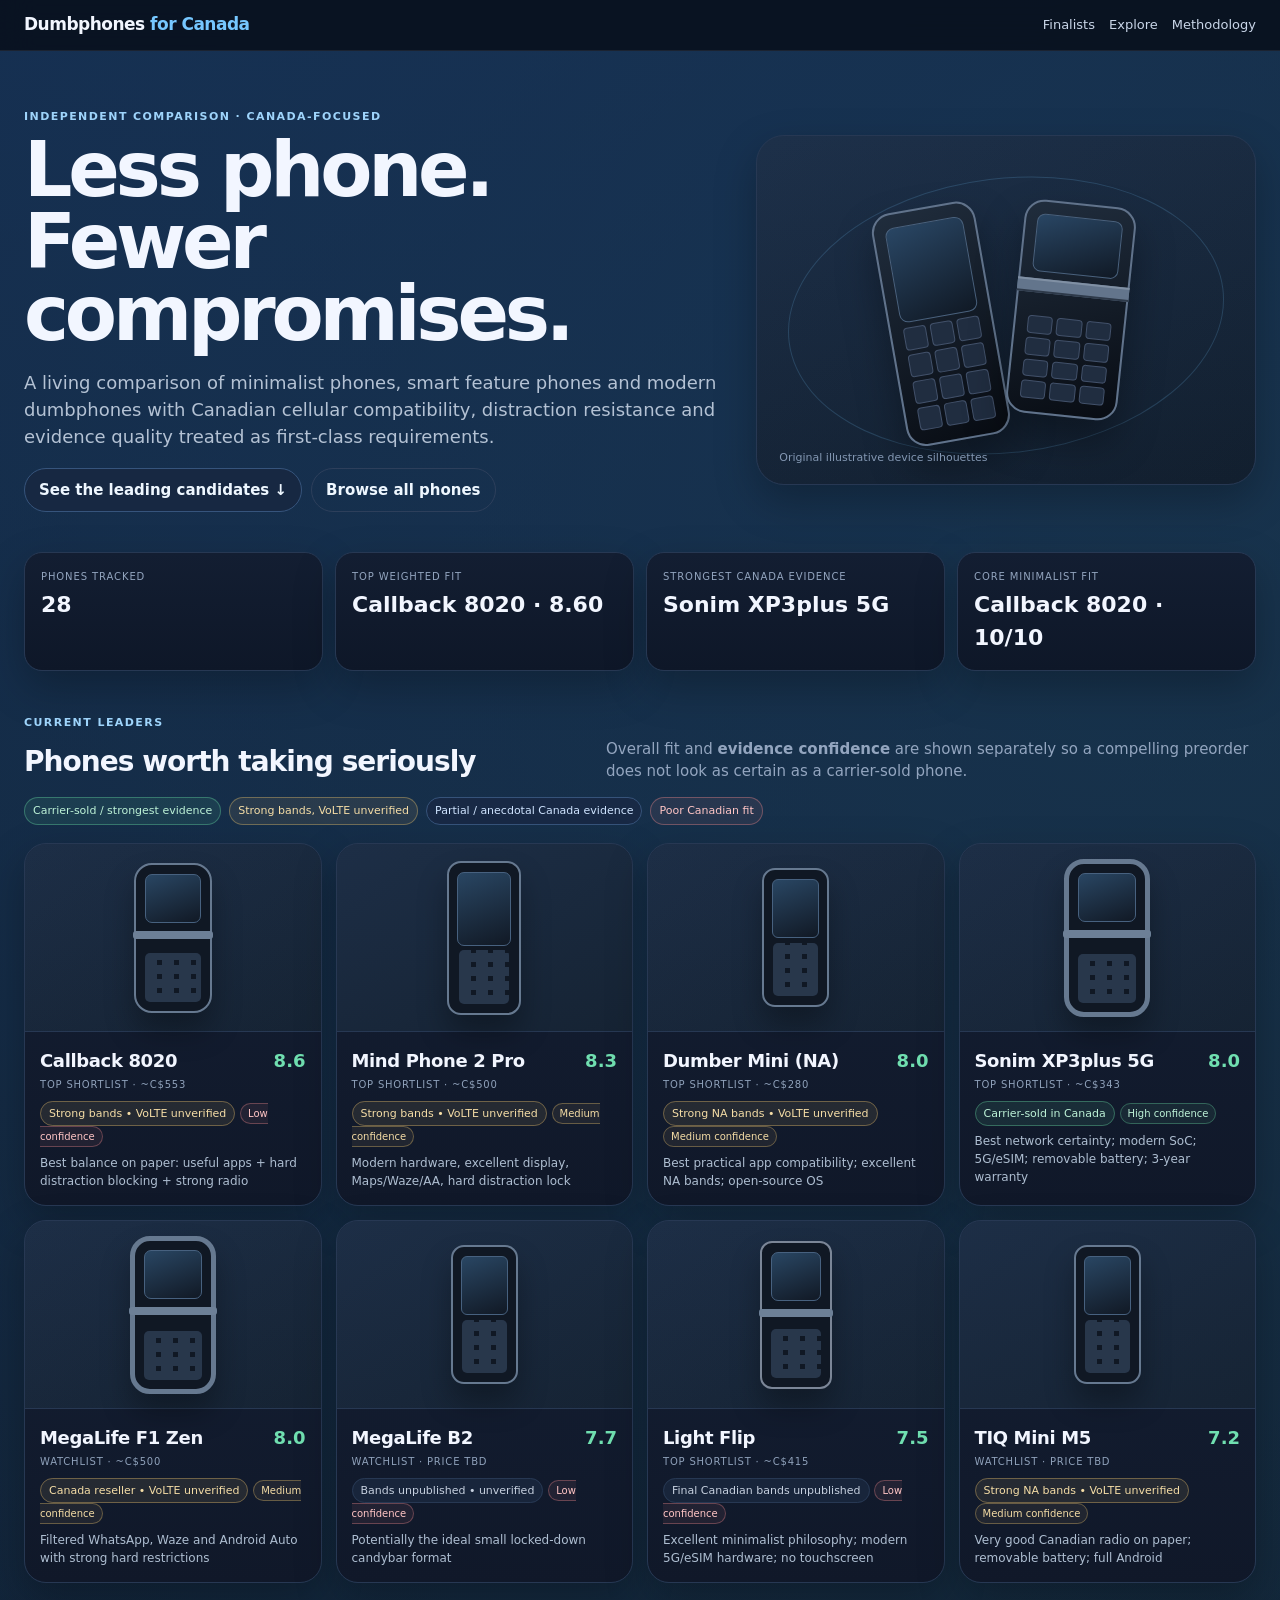
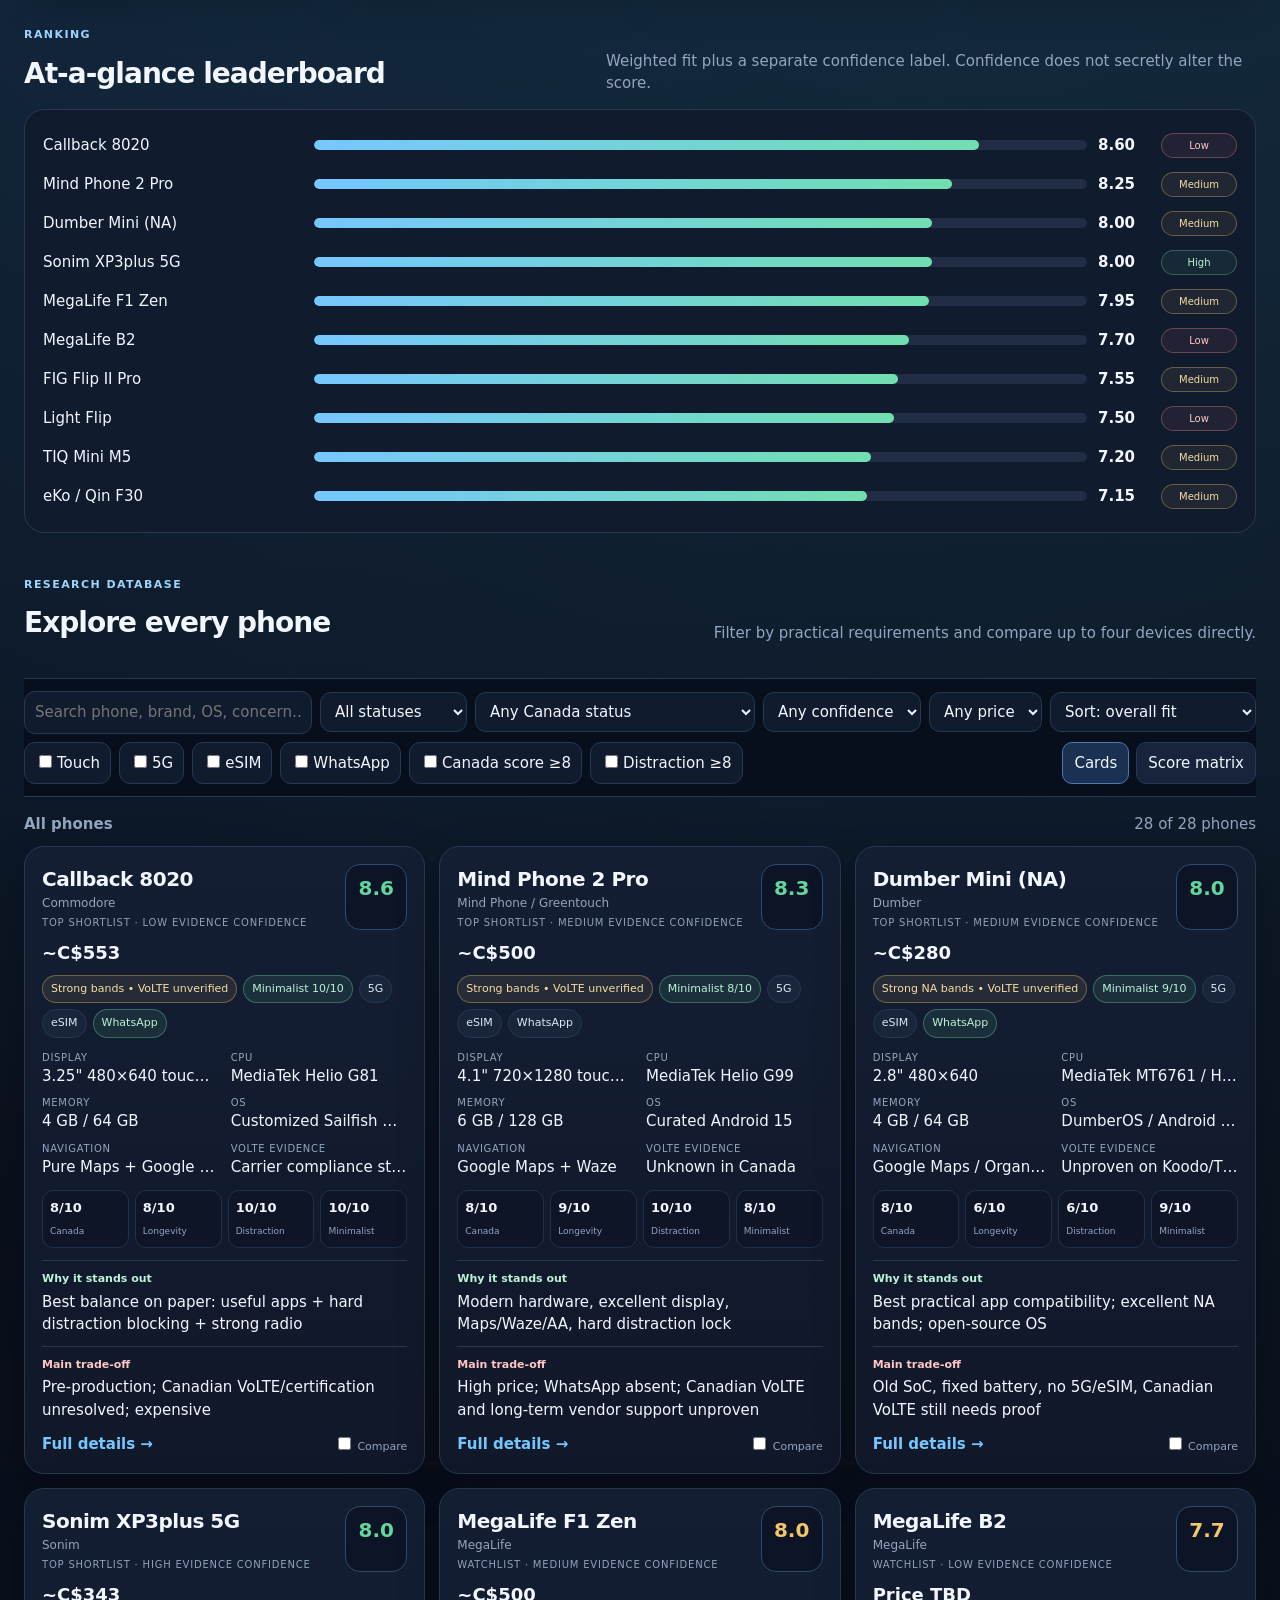
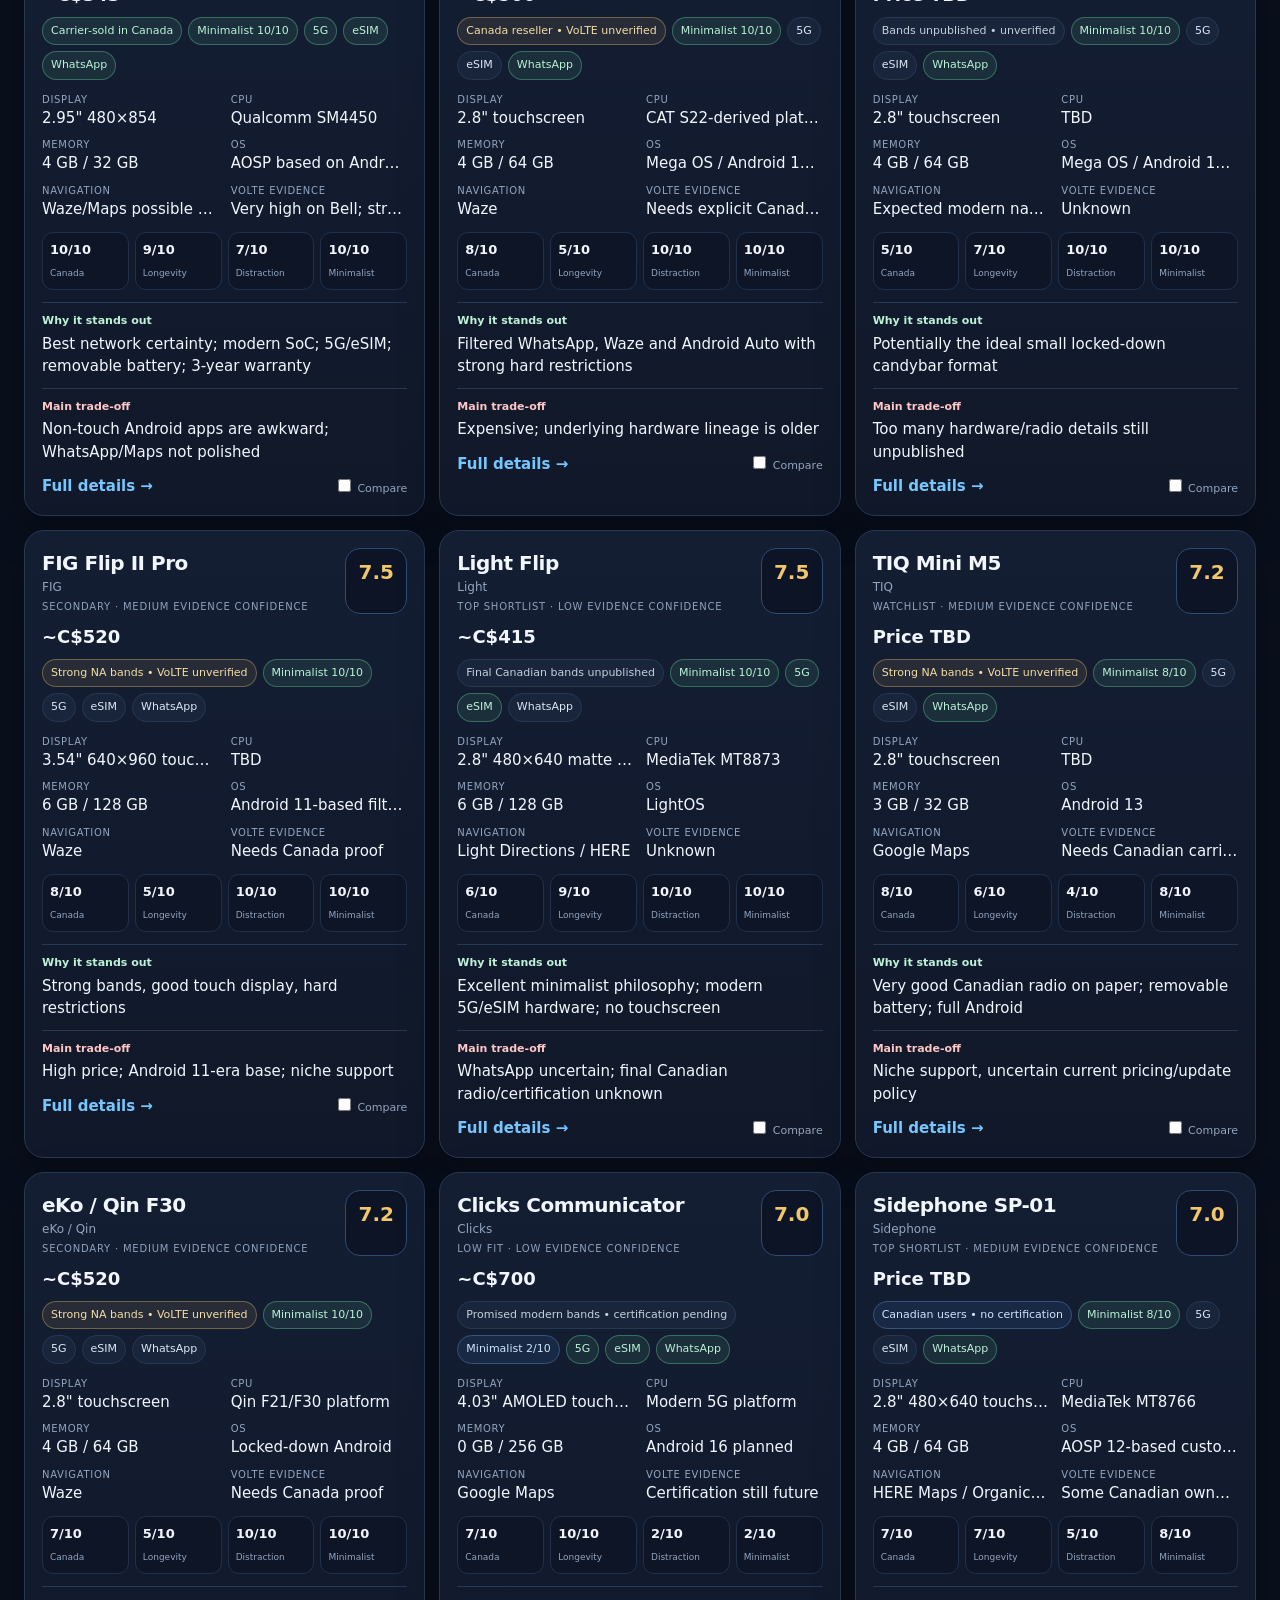
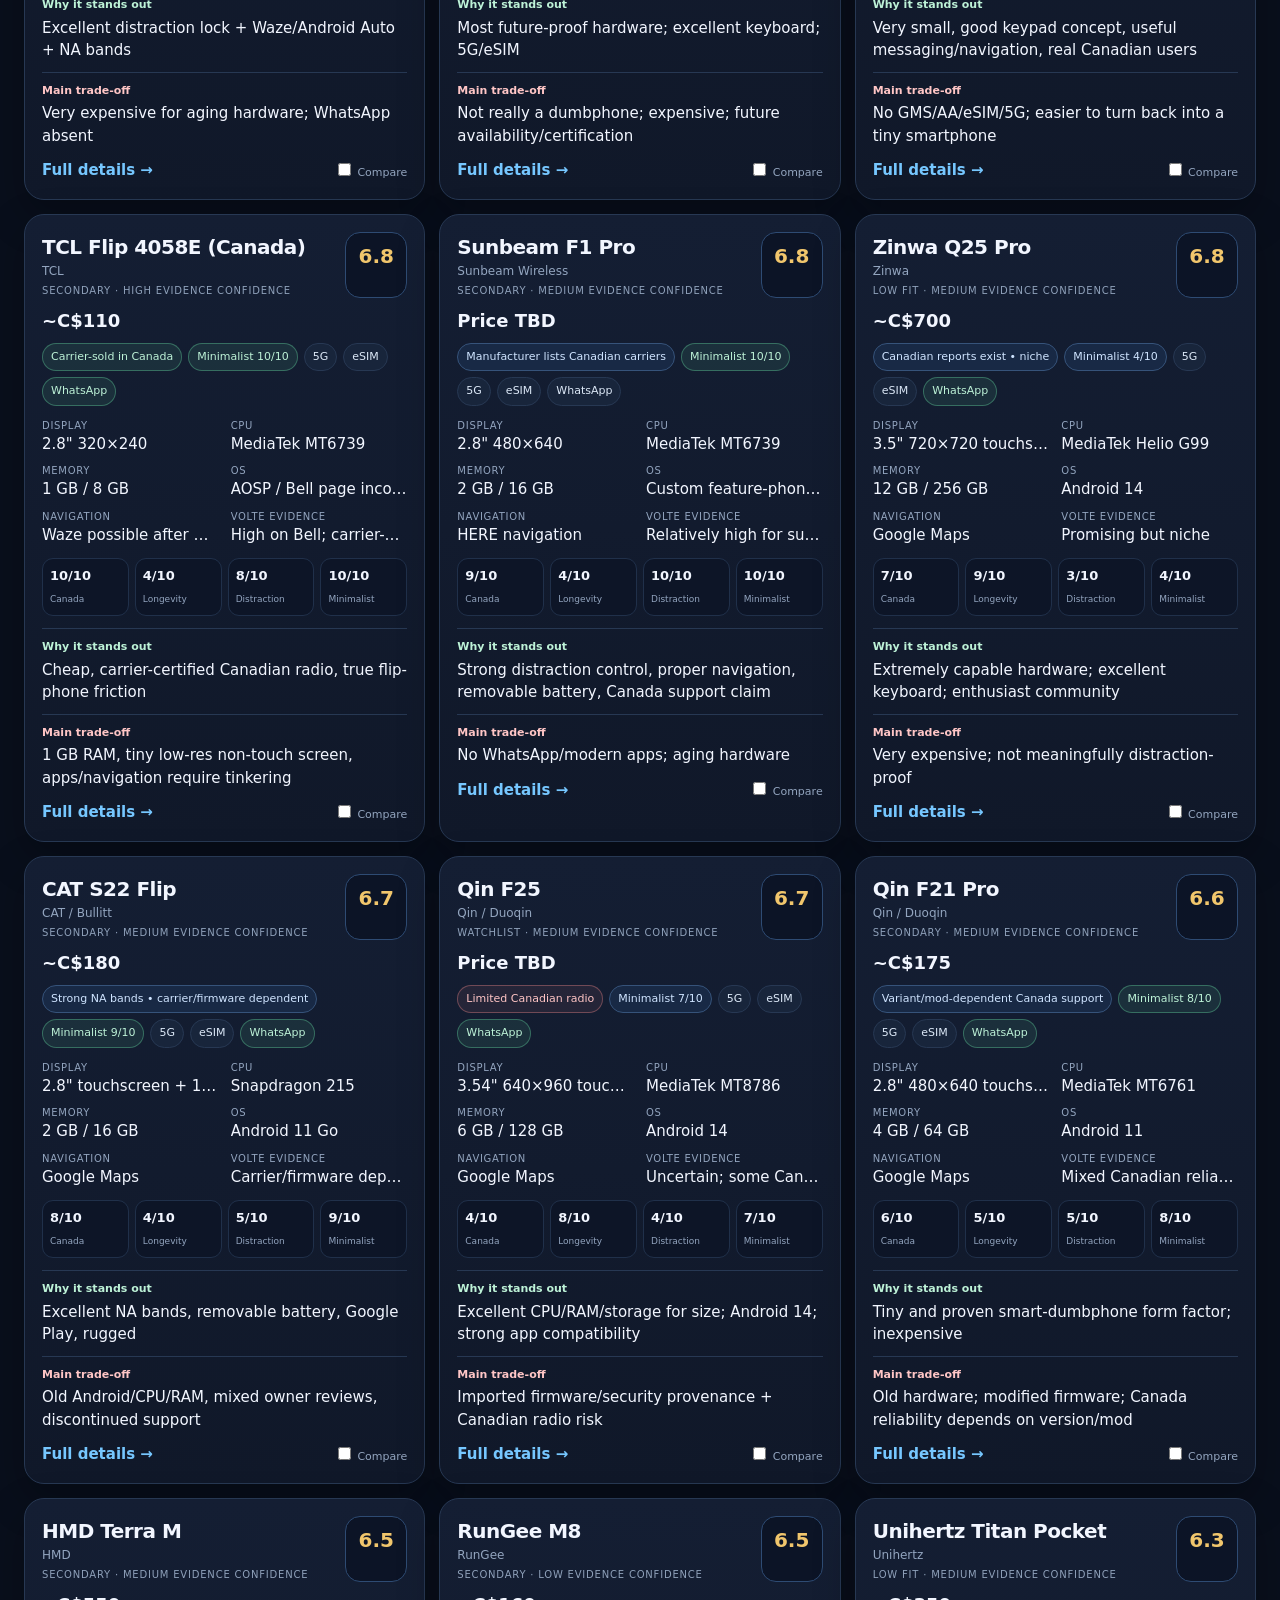
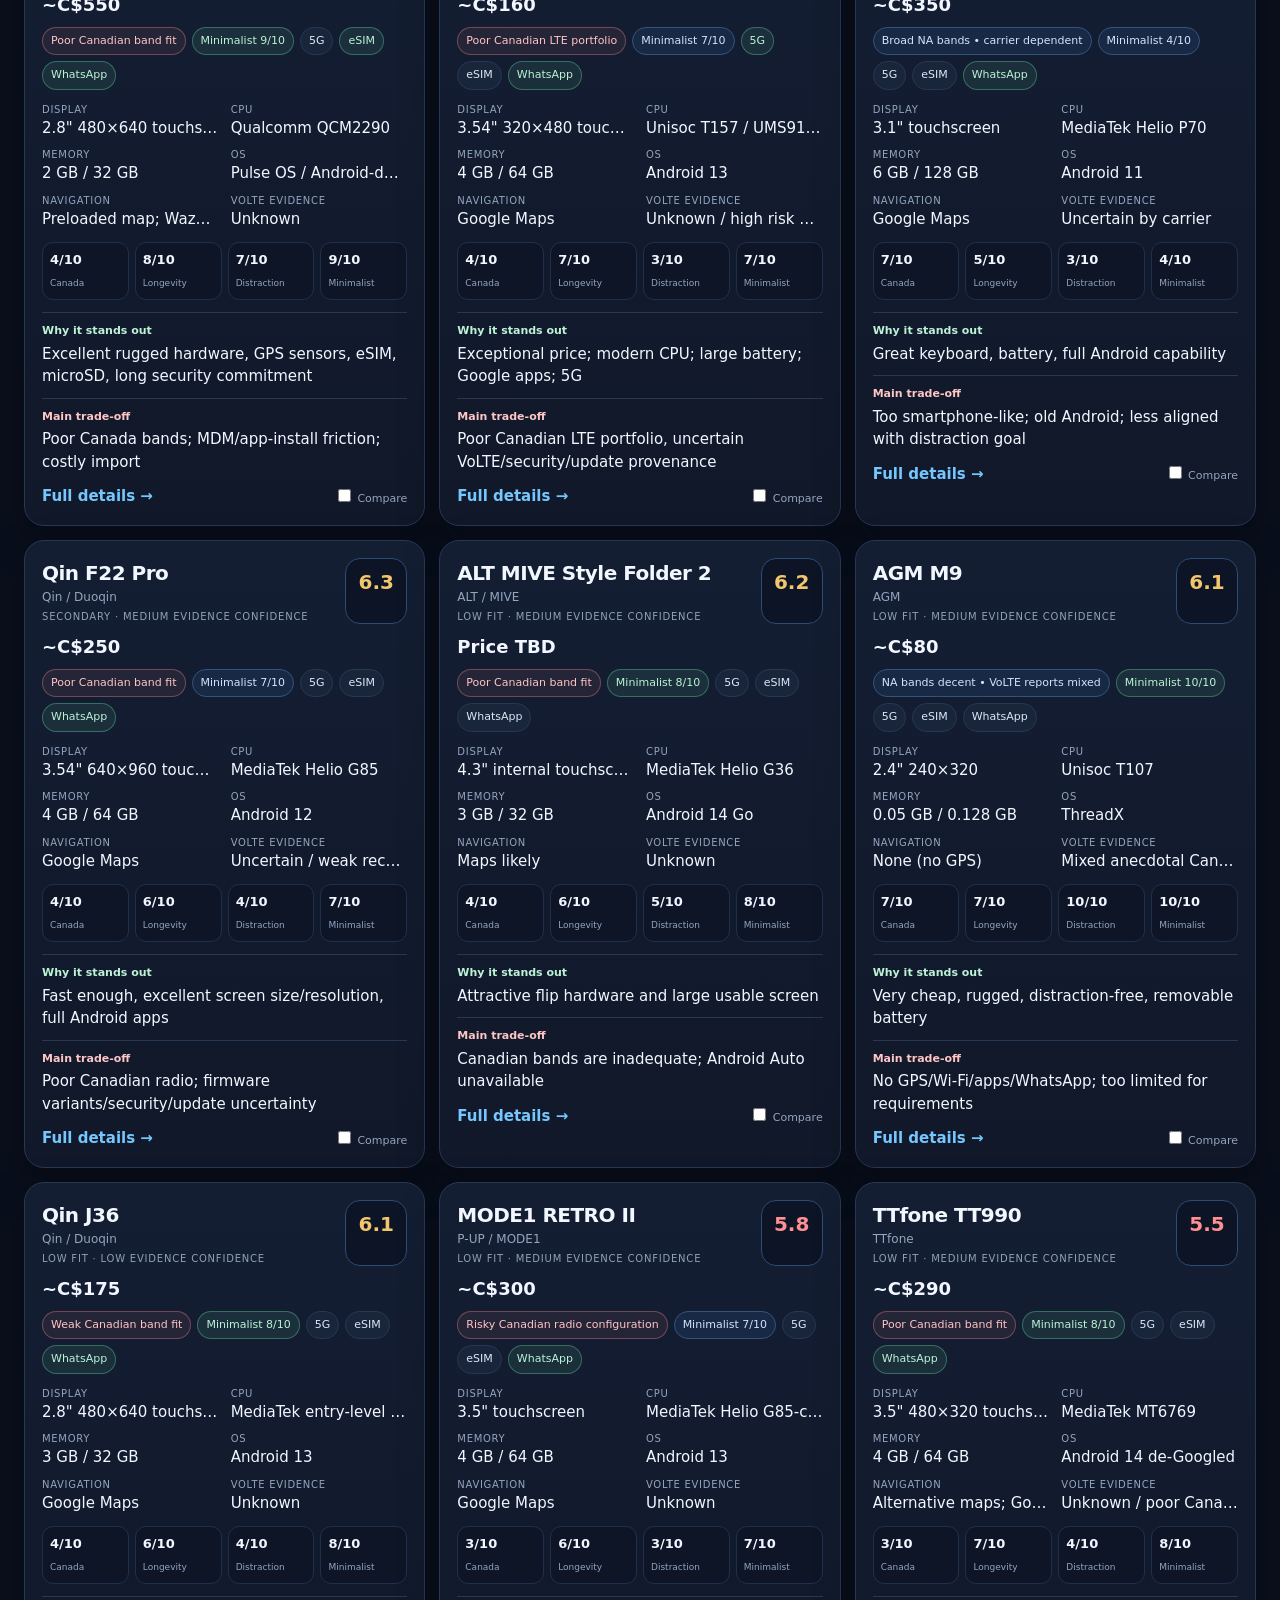
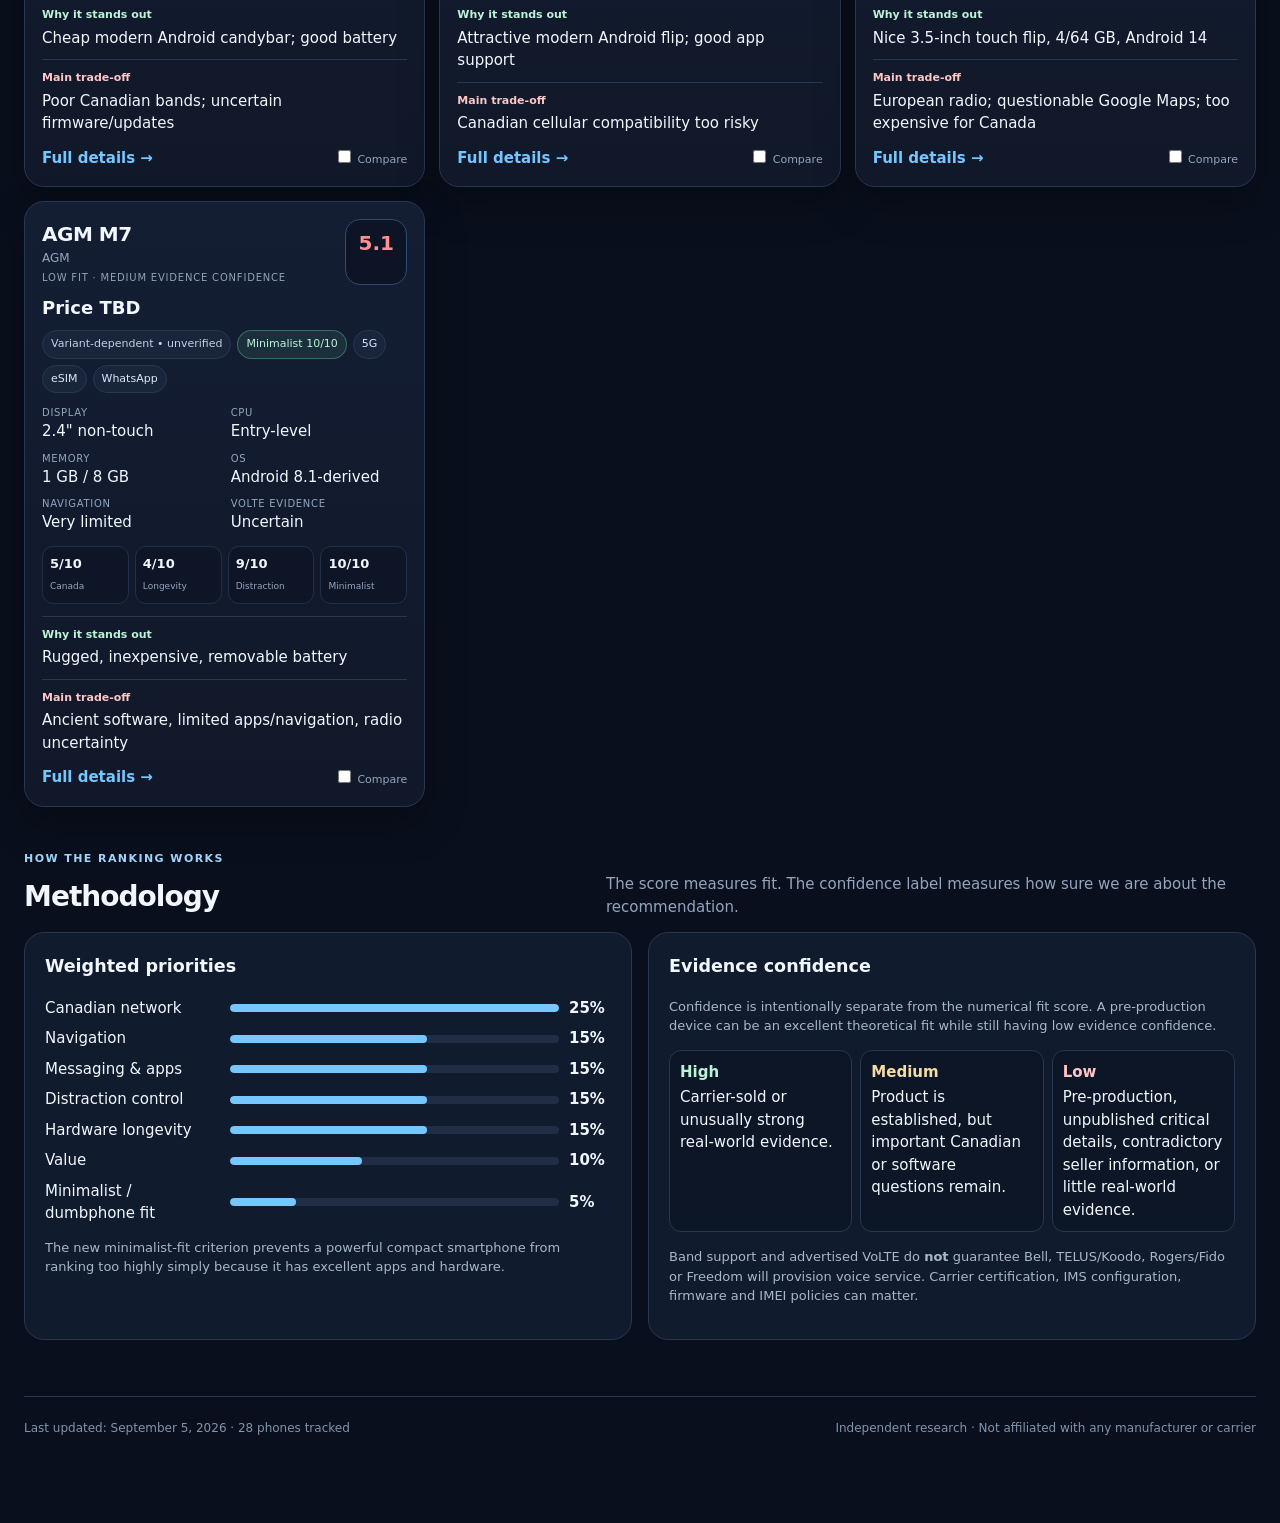
==== commit 4aa910e6: "Update index.html" ====
--- a/dumbphones/index.html
+++ b/dumbphones/index.html
@@ -3,323 +3,174 @@
 <head>
 <meta charset="utf-8">
 <meta name="viewport" content="width=device-width,initial-scale=1">
-<meta name="description" content="A Canada-focused comparison of dumbphones, minimalist phones, and smart feature phones, ranked for network compatibility, navigation, apps, distraction resistance, longevity, and value.">
-<meta name="theme-color" content="#0b1020">
+<meta name="description" content="Independent Canada-focused comparison of dumbphones, minimalist phones and smart feature phones, with Canadian carrier compatibility, evidence confidence and trade-offs made explicit.">
+<meta name="theme-color" content="#0a1020">
 <title>Dumbphones for Canada — Comparison & Research</title>
 <style>
 :root {
-  --bg:#090e1a; --bg2:#0e1628; --panel:#111b2e; --panel2:#17243b; --muted:#94a5bf;
-  --text:#f2f6ff; --line:#273753; --accent:#77c5ff; --accent2:#73e1b0;
-  --green:#63d59d; --yellow:#f1c76d; --red:#ff8d8d; --shadow:0 16px 44px rgba(0,0,0,.24);
+ --bg:#090f1c;--panel:#111b2e;--panel2:#17243b;--muted:#93a5bf;--text:#f2f6ff;
+ --line:#273853;--accent:#76c7ff;--accent2:#70dfb0;--green:#64d59e;--amber:#f1c66c;
+ --red:#ff8f91;--blue:#79aef8;--shadow:0 16px 42px rgba(0,0,0,.25)
 }
-*{box-sizing:border-box}
-html{scroll-behavior:smooth}
-body{margin:0;background:
- radial-gradient(circle at 12% -8%,#183259 0,transparent 34%),
- radial-gradient(circle at 90% 8%,#172b37 0,transparent 28%),
- var(--bg);
- color:var(--text);font:15px/1.48 Inter,ui-sans-serif,system-ui,-apple-system,BlinkMacSystemFont,"Segoe UI",sans-serif}
-a{color:var(--accent);text-decoration:none} a:hover{text-decoration:underline}
-button,input,select{font:inherit}
-.shell{max-width:1500px;margin:auto;padding:0 24px 84px}
-nav{position:sticky;top:0;z-index:50;background:rgba(9,14,26,.86);backdrop-filter:blur(16px);border-bottom:1px solid rgba(255,255,255,.07)}
-.nav-inner{max-width:1500px;margin:auto;padding:12px 24px;display:flex;gap:18px;align-items:center}
-.brandmark{font-weight:900;letter-spacing:-.03em;font-size:17px} .brandmark span{color:var(--accent)}
-.navlinks{display:flex;gap:14px;margin-left:auto;flex-wrap:wrap}
-.navlinks a{color:#c8d5e8;font-size:13px}
-.hero{padding:58px 0 28px;display:grid;grid-template-columns:1.18fr .82fr;gap:28px;align-items:center}
-.eyebrow{font-size:12px;letter-spacing:.13em;text-transform:uppercase;color:#9bcdf4;font-weight:800;margin-bottom:10px}
-h1{font-size:clamp(40px,6vw,76px);line-height:.95;letter-spacing:-.055em;margin:0 0 18px;max-width:900px}
-.hero p{font-size:18px;color:#b0bfd2;max-width:820px;margin:0 0 18px}
-.hero-actions{display:flex;gap:10px;flex-wrap:wrap}
-.pill-btn{display:inline-flex;align-items:center;gap:8px;background:#172842;border:1px solid #34547d;color:#eef7ff;padding:10px 14px;border-radius:999px;font-weight:750}
-.pill-btn.secondary{background:transparent;border-color:#2c3d58}
-.hero-art{min-height:360px;position:relative}
-.phone-stage{height:100%;min-height:360px;border:1px solid var(--line);border-radius:28px;background:
- linear-gradient(145deg,rgba(119,197,255,.10),rgba(115,225,176,.05)),
- linear-gradient(180deg,#121e33,#0e1628);
- position:relative;overflow:hidden;box-shadow:var(--shadow)}
-.orbit{position:absolute;border:1px solid rgba(119,197,255,.16);border-radius:50%;inset:12% 4% 8%;transform:rotate(-7deg)}
-.device-stack{position:absolute;inset:0;display:flex;align-items:center;justify-content:center;gap:18px}
-.mock{position:relative;background:linear-gradient(160deg,#1e2938,#080c13);border:2px solid #51627a;box-shadow:0 22px 40px rgba(0,0,0,.36)}
-.mock.candy{width:105px;height:235px;border-radius:20px;transform:rotate(-10deg) translateY(14px)}
-.mock.flip{width:112px;height:215px;border-radius:20px;transform:rotate(5deg) translateY(-3px)}
-.mock.flip:after{content:"";position:absolute;left:-2px;right:-2px;top:78px;height:10px;background:#66758a;border-top:2px solid #8090a4;border-bottom:2px solid #2f3b4d}
-.screen{position:absolute;left:11px;right:11px;top:13px;height:92px;border-radius:10px;background:linear-gradient(160deg,#28405d,#101a28);border:1px solid #405777}
-.mock.flip .screen{height:57px}
-.keys{position:absolute;left:12px;right:12px;bottom:13px;height:108px;display:grid;grid-template-columns:repeat(3,1fr);gap:5px}
-.mock.flip .keys{height:92px}
-.keys i{display:block;border-radius:5px;background:#202c3d;border:1px solid #39485d}
-.phone-label{position:absolute;bottom:20px;left:22px;color:#8fa2bd;font-size:12px}
-.summary{display:grid;grid-template-columns:repeat(4,1fr);gap:12px;margin:12px 0 34px}
-.stat{background:linear-gradient(180deg,#131e32,#0f1728);border:1px solid var(--line);border-radius:18px;padding:16px;box-shadow:var(--shadow)}
-.stat .k{color:var(--muted);font-size:11px;text-transform:uppercase;letter-spacing:.09em}
-.stat .v{font-size:23px;font-weight:850;margin-top:4px}
-.section{margin-top:42px}
-.section-head{display:flex;justify-content:space-between;align-items:end;gap:18px;margin-bottom:14px}
-.section-head h2{font-size:28px;letter-spacing:-.035em;margin:0} .section-head p{margin:0;color:var(--muted);max-width:640px}
-.finalist-grid{display:grid;grid-template-columns:repeat(auto-fit,minmax(250px,1fr));gap:14px}
-.finalist{background:linear-gradient(180deg,#141f34,#101829);border:1px solid var(--line);border-radius:22px;overflow:hidden;box-shadow:var(--shadow)}
-.finalist-vis{height:180px;display:flex;align-items:center;justify-content:center;background:
- linear-gradient(145deg,rgba(119,197,255,.09),rgba(115,225,176,.035));border-bottom:1px solid var(--line)}
-.mini-device{position:relative;background:#111824;border:2px solid #607087;box-shadow:0 18px 28px rgba(0,0,0,.28)}
-.mini-device.candybar,.mini-device.qwerty{width:70px;height:145px;border-radius:14px}
-.mini-device.flip{width:76px;height:145px;border-radius:14px}
-.mini-device.rugged{width:80px;height:150px;border-radius:19px;border-width:4px}
-.mini-device:before{content:"";position:absolute;top:10px;left:8px;right:8px;height:54px;border-radius:7px;background:linear-gradient(160deg,#28415d,#101722);border:1px solid #465b77}
-.mini-device:after{content:"";position:absolute;left:10px;right:10px;bottom:10px;height:56px;background:
- linear-gradient(90deg,transparent 30%,#314056 31%,#314056 33%,transparent 34%,transparent 65%,#314056 66%,#314056 68%,transparent 69%),
- linear-gradient(#263447 30%,transparent 31%,transparent 64%,#263447 65%);border-radius:6px}
-.mini-device.flip:before{height:42px} .mini-device.flip:after{height:48px}
-.hinge{position:absolute;left:-3px;right:-3px;top:62px;height:8px;background:#697b91;border-radius:3px}
-.finalist-body{padding:15px}
-.finalist-title{display:flex;justify-content:space-between;gap:10px;align-items:start}
-.finalist-title h3{font-size:18px;margin:0;letter-spacing:-.02em}
-.fit{font-size:18px;font-weight:900;color:var(--accent2)}
-.reason{font-size:12px;color:#aab9cc;margin-top:8px}
-.statusline{color:#8fa0b9;font-size:11px;text-transform:uppercase;letter-spacing:.08em;margin-top:3px}
-.toolbar{position:sticky;top:45px;z-index:35;background:rgba(9,14,26,.93);backdrop-filter:blur(14px);padding:12px 0;border-bottom:1px solid var(--line);border-top:1px solid var(--line);margin-top:36px}
-.controls{display:flex;gap:9px;flex-wrap:wrap;align-items:center}
-.control{background:var(--panel);border:1px solid var(--line);color:var(--text);border-radius:12px;padding:9px 11px}
-.search{min-width:280px;flex:1}
-.toggle{cursor:pointer;user-select:none} .toggle input{margin-right:6px}
-.viewtabs{display:flex;gap:7px;margin-left:auto}
-.btn{background:var(--panel2);border:1px solid var(--line);color:var(--text);padding:9px 12px;border-radius:11px;cursor:pointer}
-.btn.active,.btn:hover{background:#1b3151;border-color:#4a78ad}
-.leaderboard{background:var(--panel);border:1px solid var(--line);border-radius:20px;padding:16px 18px}
-.bar-row{display:grid;grid-template-columns:minmax(150px,260px) 1fr 48px;gap:12px;align-items:center;padding:7px 0}
-.track{height:11px;background:#202c44;border-radius:999px;overflow:hidden}
-.fill{height:100%;background:linear-gradient(90deg,var(--accent),var(--accent2));border-radius:inherit}
-.cards{display:grid;grid-template-columns:repeat(auto-fill,minmax(315px,1fr));gap:14px}
-.card{background:linear-gradient(180deg,#141e33,#101829);border:1px solid var(--line);border-radius:20px;padding:17px;box-shadow:var(--shadow);position:relative;transition:.17s transform,.17s border-color}
-.card:hover{transform:translateY(-2px);border-color:#456797}
-.card-head{display:flex;gap:12px;align-items:flex-start;justify-content:space-between}
-.title{font-size:20px;font-weight:850;letter-spacing:-.025em}
-.brand{font-size:12px;color:var(--muted);margin-top:2px}
-.score{min-width:61px;text-align:center;padding:8px 9px;border-radius:15px;background:#0c1426;border:1px solid #29456d;font-size:20px;font-weight:900}
-.price{font-size:18px;font-weight:800;margin:10px 0 8px}
-.badges{display:flex;flex-wrap:wrap;gap:6px;margin-bottom:13px}
-.badge{font-size:11px;padding:5px 8px;border-radius:999px;background:#1b2942;border:1px solid #2b3c5b;color:#dce9ff}
-.badge.good{background:rgba(99,213,157,.10);border-color:rgba(99,213,157,.28);color:#bdf1d7}
-.badge.warn{background:rgba(241,199,109,.1);border-color:rgba(241,199,109,.28);color:#f7dfa9}
-.specs{display:grid;grid-template-columns:1fr 1fr;gap:8px 12px;margin:10px 0 12px}
-.spec{min-width:0} .label{color:var(--muted);font-size:10px;text-transform:uppercase;letter-spacing:.07em}
-.spec .value{white-space:nowrap;overflow:hidden;text-overflow:ellipsis}
-.mini-scores{display:grid;grid-template-columns:repeat(3,1fr);gap:7px;margin:12px 0}
-.metric{background:#0d1527;padding:8px;border-radius:12px;border:1px solid #20304a}
-.metric b{display:block;font-size:14px} .metric span{font-size:10px;color:var(--muted)}
-.why{border-top:1px solid var(--line);padding-top:11px;margin-top:10px} .why strong{display:block;font-size:12px;margin-bottom:3px}
-.goodtxt{color:#bdf1d7} .badtxt{color:#ffc2c2}
-.card-foot{display:flex;justify-content:space-between;align-items:center;margin-top:13px}
-.more{color:var(--accent);cursor:pointer;font-weight:700}
-.compare-check{display:flex;align-items:center;gap:6px;color:var(--muted);font-size:12px}
-.matrix-wrap{overflow:auto;border:1px solid var(--line);border-radius:18px;background:var(--panel)}
-table{border-collapse:collapse;width:100%;min-width:1000px} th,td{padding:10px 12px;border-bottom:1px solid var(--line);text-align:left}
-th{position:sticky;top:0;background:#162138;z-index:2;color:#dce9ff;font-size:12px} td.scorecell{text-align:center;font-weight:850}
-.s1{background:#3b1d28} .s2{background:#4a252d} .s3{background:#58302f} .s4{background:#624033}
-.s5{background:#625334} .s6{background:#59613a} .s7{background:#456a45} .s8{background:#36724f} .s9{background:#28785a} .s10{background:#1f7f64}
-.method-grid{display:grid;grid-template-columns:1fr 1fr;gap:16px}
-.method-card{background:var(--panel);border:1px solid var(--line);border-radius:20px;padding:20px}
-.method-card h3{margin:0 0 10px}
-.weight{display:grid;grid-template-columns:160px 1fr 40px;gap:10px;align-items:center;margin:8px 0}
-.weight-track{height:9px;background:#202c44;border-radius:99px;overflow:hidden} .weight-fill{height:100%;background:var(--accent);border-radius:inherit}
-.disclaimer{color:#a9b8ca;font-size:13px}
-footer{margin-top:56px;padding-top:22px;border-top:1px solid var(--line);display:flex;justify-content:space-between;gap:20px;flex-wrap:wrap;color:#8294ac;font-size:12px}
-.hidden{display:none!important}
-.modal{position:fixed;inset:0;background:rgba(3,7,15,.78);z-index:70;display:flex;align-items:center;justify-content:center;padding:20px}
-.modal-card{width:min(1050px,96vw);max-height:90vh;overflow:auto;background:#10192b;border:1px solid #35527a;border-radius:22px;padding:22px;box-shadow:0 30px 90px rgba(0,0,0,.55)}
-.close{float:right}
-.detail-grid{display:grid;grid-template-columns:repeat(3,1fr);gap:12px;margin:16px 0}
-.detail-box{background:#0c1424;border:1px solid var(--line);padding:12px;border-radius:14px}
-.compare-dock{position:fixed;left:50%;bottom:18px;transform:translateX(-50%);z-index:60;background:#131d31;border:1px solid #39567f;border-radius:16px;padding:10px 12px;box-shadow:var(--shadow);display:flex;align-items:center;gap:10px}
-.compare-grid{display:grid;grid-template-columns:180px repeat(var(--cols),minmax(180px,1fr));gap:0;border:1px solid var(--line);border-radius:16px;overflow:auto}
-.compare-grid>div{padding:10px;border-right:1px solid var(--line);border-bottom:1px solid var(--line);min-width:160px}
-.compare-grid .rowlabel{background:#121e33;color:var(--muted);font-weight:700}
-.empty{padding:50px;text-align:center;color:var(--muted)}
-@media(max-width:900px){.hero{grid-template-columns:1fr}.hero-art{min-height:300px}.summary{grid-template-columns:1fr 1fr}.method-grid{grid-template-columns:1fr}.viewtabs{margin-left:0}}
-@media(max-width:560px){.shell{padding:0 14px 70px}.nav-inner{padding:11px 14px}.navlinks{display:none}.summary{grid-template-columns:1fr}.cards{grid-template-columns:1fr}.detail-grid{grid-template-columns:1fr}.bar-row{grid-template-columns:120px 1fr 42px}.weight{grid-template-columns:120px 1fr 36px}}
+*{box-sizing:border-box} html{scroll-behavior:smooth}
+body{margin:0;background:radial-gradient(circle at 12% -8%,#17345c 0,transparent 34%),radial-gradient(circle at 92% 5%,#18323d 0,transparent 30%),var(--bg);color:var(--text);font:15px/1.5 Inter,ui-sans-serif,system-ui,-apple-system,BlinkMacSystemFont,"Segoe UI",sans-serif}
+a{color:var(--accent);text-decoration:none}a:hover{text-decoration:underline}button,input,select{font:inherit}
+.shell{max-width:1500px;margin:auto;padding:0 24px 86px}
+nav{position:sticky;top:0;z-index:60;background:rgba(9,15,28,.88);backdrop-filter:blur(16px);border-bottom:1px solid rgba(255,255,255,.07)}
+.nav{max-width:1500px;margin:auto;padding:12px 24px;display:flex;align-items:center;gap:18px}.nav b{font-size:17px;letter-spacing:-.03em}.nav b span{color:var(--accent)}.navlinks{margin-left:auto;display:flex;gap:14px}.navlinks a{font-size:13px;color:#c9d6e8}
+.hero{padding:58px 0 28px;display:grid;grid-template-columns:1.17fr .83fr;gap:28px;align-items:center}.eyebrow{font-size:11px;text-transform:uppercase;letter-spacing:.13em;color:#9ed4fb;font-weight:850;margin-bottom:9px}
+h1{font-size:clamp(40px,6vw,76px);line-height:.95;letter-spacing:-.055em;margin:0 0 18px}.hero p{font-size:18px;color:#b4c2d4;max-width:830px}.actions{display:flex;gap:9px;flex-wrap:wrap;margin-top:18px}
+.action{border:1px solid #36547c;background:#172842;color:#eef7ff;padding:10px 14px;border-radius:999px;font-weight:780}.action.alt{background:transparent;border-color:#2d3f5b}
+.hero-art{min-height:350px;border:1px solid var(--line);border-radius:28px;background:linear-gradient(145deg,rgba(118,199,255,.10),rgba(112,223,176,.04)),linear-gradient(180deg,#131f35,#0e1729);position:relative;overflow:hidden;box-shadow:var(--shadow)}
+.hero-art:before{content:"";position:absolute;inset:12% 6% 9%;border:1px solid rgba(118,199,255,.18);border-radius:50%;transform:rotate(-7deg)}.hero-devices{position:absolute;inset:0;display:flex;justify-content:center;align-items:center;gap:24px}.hero-note{position:absolute;left:22px;bottom:18px;color:#8397b2;font-size:11px}
+.device{position:relative;background:linear-gradient(160deg,#202d3d,#080c13);border:2px solid #61738b;box-shadow:0 22px 40px rgba(0,0,0,.35)}.device:before{content:"";position:absolute;background:linear-gradient(160deg,#294664,#101925);border:1px solid #49617d}.device .keypad{position:absolute;display:grid;grid-template-columns:repeat(3,1fr);gap:4px}.device .keypad i{border:1px solid #42516a;background:#202d40;border-radius:4px}
+.hero-candy{width:105px;height:236px;border-radius:20px;transform:rotate(-10deg) translateY(14px)}.hero-candy:before{left:11px;right:11px;top:13px;height:94px;border-radius:9px}.hero-candy .keypad{left:12px;right:12px;bottom:14px;height:104px}
+.hero-flip{width:112px;height:214px;border-radius:20px;transform:rotate(6deg)}.hero-flip:before{left:11px;right:11px;top:12px;height:56px;border-radius:8px}.hero-flip .keypad{left:12px;right:12px;bottom:13px;height:83px}.hero-flip:after{content:"";position:absolute;left:-2px;right:-2px;top:77px;height:10px;background:#63758c;border-top:2px solid #8090a4;border-bottom:2px solid #2e3a4a}
+.stats{display:grid;grid-template-columns:repeat(4,1fr);gap:12px;margin:12px 0 36px}.stat{background:linear-gradient(180deg,#131e32,#0e1728);border:1px solid var(--line);border-radius:18px;padding:16px;box-shadow:var(--shadow)}.stat .k{color:var(--muted);font-size:10px;text-transform:uppercase;letter-spacing:.09em}.stat .v{font-size:22px;font-weight:880;margin-top:4px}
+.section{margin-top:44px}.head{display:flex;justify-content:space-between;align-items:end;gap:18px;margin-bottom:14px}.head h2{font-size:28px;letter-spacing:-.035em;margin:0}.head p{margin:0;color:var(--muted);max-width:650px}
+.legend{display:flex;gap:8px;flex-wrap:wrap;margin:10px 0 18px}.chip{font-size:11px;border:1px solid var(--line);border-radius:999px;padding:5px 8px;background:#18253b;color:#dce8f7}.chip.verified{border-color:rgba(100,213,158,.38);background:rgba(100,213,158,.10);color:#bdf2d7}.chip.unverified{border-color:rgba(241,198,108,.36);background:rgba(241,198,108,.09);color:#f5dda6}.chip.poor{border-color:rgba(255,143,145,.35);background:rgba(255,143,145,.08);color:#ffc5c5}.chip.unknown{color:#c6d0df}.chip.partial{border-color:#36537a;background:#182945;color:#cfe4ff}
+.leaders{display:grid;grid-template-columns:repeat(auto-fit,minmax(245px,1fr));gap:14px}.leader{border:1px solid var(--line);border-radius:22px;background:linear-gradient(180deg,#141f34,#101829);overflow:hidden;box-shadow:var(--shadow)}.visual{height:188px;display:flex;align-items:center;justify-content:center;background:linear-gradient(145deg,rgba(118,199,255,.09),rgba(112,223,176,.04));border-bottom:1px solid var(--line)}.leader-body{padding:15px}.leader-title{display:flex;justify-content:space-between;gap:10px;align-items:start}.leader h3{font-size:18px;margin:0;letter-spacing:-.02em}.fit{font-size:18px;font-weight:900;color:var(--accent2)}.status{font-size:10px;text-transform:uppercase;letter-spacing:.08em;color:#8fa1ba;margin-top:3px}.leader .networkline{margin-top:9px}.leader .summary{font-size:12px;color:#aebed1;margin-top:8px}
+/* Distinct original finalist illustrations */
+.phoneart{position:relative;background:#101824;border:2px solid #667990;box-shadow:0 18px 30px rgba(0,0,0,.3)}.phoneart:before{content:"";position:absolute;border:1px solid #47617f;background:linear-gradient(160deg,#294663,#111925)}.phoneart:after{content:"";position:absolute;background:repeating-linear-gradient(90deg,#2a394e 0 12px,transparent 12px 17px),repeating-linear-gradient(0deg,#2a394e 0 9px,transparent 9px 14px);opacity:.95}
+.tall-candy{width:74px;height:154px;border-radius:14px}.tall-candy:before{left:8px;right:8px;top:9px;height:72px;border-radius:7px}.tall-candy:after{left:10px;right:10px;bottom:9px;height:54px;border-radius:5px}
+.mini-candy{width:67px;height:139px;border-radius:13px}.mini-candy:before{left:8px;right:8px;top:9px;height:57px;border-radius:6px}.mini-candy:after{left:9px;right:9px;bottom:9px;height:53px;border-radius:5px}
+.modular-candy{width:72px;height:145px;border-radius:14px}.modular-candy:before{left:8px;right:8px;top:9px;height:60px;border-radius:7px}.modular-candy:after{left:6px;right:6px;bottom:8px;height:56px;border:2px solid #445a74;border-radius:7px}
+.retro-flip,.sleek-flip,.rugged-flip,.sonim-flip{width:78px;height:150px;border-radius:15px}.retro-flip:before,.sleek-flip:before,.rugged-flip:before,.sonim-flip:before{left:9px;right:9px;top:9px;height:47px;border-radius:7px}.retro-flip:after,.sleek-flip:after,.rugged-flip:after,.sonim-flip:after{left:9px;right:9px;bottom:9px;height:49px;border-radius:5px}.hinge{position:absolute;left:-3px;right:-3px;top:66px;height:8px;background:#6d8097;border-radius:3px;z-index:3}.rugged-flip,.sonim-flip{width:86px;height:158px;border-width:5px;border-radius:20px}.rugged-flip .hinge,.sonim-flip .hinge{left:-6px;right:-6px}.sleek-flip{width:72px;height:148px;border-radius:12px;border-color:#7b8697}.retro-flip{border-radius:18px}
+.bars{border:1px solid var(--line);border-radius:20px;background:var(--panel);padding:16px 18px}.bar{display:grid;grid-template-columns:minmax(155px,260px) 1fr 52px 76px;gap:11px;align-items:center;padding:7px 0}.track{height:10px;background:#202d45;border-radius:99px;overflow:hidden}.fill{height:100%;background:linear-gradient(90deg,var(--accent),var(--accent2));border-radius:inherit}.conf{font-size:10px;border-radius:999px;padding:4px 7px;text-align:center;border:1px solid var(--line)}.conf.High{color:#bdf2d7;border-color:rgba(100,213,158,.35);background:rgba(100,213,158,.08)}.conf.Medium{color:#f4dca5;border-color:rgba(241,198,108,.34);background:rgba(241,198,108,.07)}.conf.Low{color:#ffc5c5;border-color:rgba(255,143,145,.32);background:rgba(255,143,145,.07)}
+.toolbar{position:sticky;top:45px;z-index:40;background:rgba(9,15,28,.94);backdrop-filter:blur(14px);border-top:1px solid var(--line);border-bottom:1px solid var(--line);padding:12px 0;margin-top:34px}.controls{display:flex;gap:8px;flex-wrap:wrap;align-items:center}.control{background:var(--panel);border:1px solid var(--line);color:var(--text);border-radius:11px;padding:9px 10px}.search{min-width:275px;flex:1}.toggle{cursor:pointer;user-select:none}.toggle input{margin-right:5px}.views{margin-left:auto;display:flex;gap:7px}.btn{background:var(--panel2);border:1px solid var(--line);color:var(--text);padding:9px 11px;border-radius:10px;cursor:pointer}.btn.active,.btn:hover{background:#1b3151;border-color:#4b79ad}
+.resulthead{display:flex;justify-content:space-between;margin:16px 0 10px;color:var(--muted)}.cards{display:grid;grid-template-columns:repeat(auto-fill,minmax(320px,1fr));gap:14px}.card{background:linear-gradient(180deg,#141e33,#101829);border:1px solid var(--line);border-radius:20px;padding:17px;box-shadow:var(--shadow);transition:.17s transform,.17s border-color}.card:hover{transform:translateY(-2px);border-color:#466a9b}.cardtop{display:flex;justify-content:space-between;gap:12px}.title{font-size:20px;font-weight:870;letter-spacing:-.025em}.brand{font-size:12px;color:var(--muted)}.score{min-width:62px;text-align:center;padding:8px;border:1px solid #2e4b73;background:#0c1426;border-radius:15px;font-size:20px;font-weight:900}.price{font-size:18px;font-weight:820;margin:9px 0}.badges{display:flex;gap:6px;flex-wrap:wrap;margin-bottom:12px}.specs{display:grid;grid-template-columns:1fr 1fr;gap:8px 12px}.spec{min-width:0}.label{font-size:10px;text-transform:uppercase;letter-spacing:.07em;color:var(--muted)}.value{white-space:nowrap;overflow:hidden;text-overflow:ellipsis}.metrics{display:grid;grid-template-columns:repeat(4,1fr);gap:6px;margin:12px 0}.metric{background:#0d1527;border:1px solid #20304a;border-radius:11px;padding:7px}.metric b{display:block;font-size:13px}.metric span{font-size:9px;color:var(--muted)}.why{border-top:1px solid var(--line);padding-top:10px;margin-top:10px}.why strong{display:block;font-size:11px;margin-bottom:3px}.good{color:#bdf2d7}.trade{color:#ffc6c6}.cardfoot{display:flex;justify-content:space-between;align-items:center;margin-top:12px}.more{color:var(--accent);font-weight:700;cursor:pointer}.compare{font-size:11px;color:var(--muted)}
+.matrix{overflow:auto;border:1px solid var(--line);border-radius:18px;background:var(--panel)}table{border-collapse:collapse;width:100%;min-width:1180px}th,td{padding:10px 11px;border-bottom:1px solid var(--line);text-align:left}th{position:sticky;top:0;background:#162138;font-size:11px;z-index:2}td.num{text-align:center;font-weight:850}.s1{background:#3b1d28}.s2{background:#47232b}.s3{background:#56302f}.s4{background:#634033}.s5{background:#625234}.s6{background:#59603a}.s7{background:#456a45}.s8{background:#36724f}.s9{background:#28785a}.s10{background:#1f7f64}
+.method{display:grid;grid-template-columns:1fr 1fr;gap:16px}.panel{background:var(--panel);border:1px solid var(--line);border-radius:20px;padding:20px}.panel h3{margin-top:0}.weight{display:grid;grid-template-columns:175px 1fr 42px;gap:10px;align-items:center;margin:8px 0}.wtrack{height:8px;border-radius:99px;background:#202d45;overflow:hidden}.wfill{height:100%;background:var(--accent);border-radius:inherit}.note{color:#a8b7ca;font-size:13px}.confidence-guide{display:grid;grid-template-columns:repeat(3,1fr);gap:8px;margin-top:14px}.guide{border:1px solid var(--line);border-radius:12px;padding:10px;background:#0d1627}.guide b{display:block;margin-bottom:3px}
+footer{margin-top:56px;padding-top:22px;border-top:1px solid var(--line);display:flex;justify-content:space-between;gap:20px;flex-wrap:wrap;color:#8294ad;font-size:12px}
+.hidden{display:none!important}.modal{position:fixed;inset:0;z-index:80;background:rgba(3,7,15,.78);display:flex;align-items:center;justify-content:center;padding:20px}.modalcard{width:min(1080px,96vw);max-height:90vh;overflow:auto;background:#10192b;border:1px solid #36537b;border-radius:22px;padding:22px;box-shadow:0 30px 90px rgba(0,0,0,.55)}.close{float:right}.detailgrid{display:grid;grid-template-columns:repeat(3,1fr);gap:11px;margin:16px 0}.detail{background:#0c1424;border:1px solid var(--line);padding:11px;border-radius:13px}.dock{position:fixed;left:50%;bottom:18px;transform:translateX(-50%);z-index:70;background:#131d31;border:1px solid #3a5881;border-radius:16px;padding:10px 12px;box-shadow:var(--shadow);display:flex;align-items:center;gap:9px}.comparegrid{display:grid;grid-template-columns:185px repeat(var(--cols),minmax(190px,1fr));border:1px solid var(--line);border-radius:15px;overflow:auto}.comparegrid>div{padding:10px;border-right:1px solid var(--line);border-bottom:1px solid var(--line);min-width:170px}.rowlabel{background:#121e33;color:var(--muted);font-weight:750}.empty{padding:48px;text-align:center;color:var(--muted)}
+@media(max-width:900px){.hero{grid-template-columns:1fr}.stats{grid-template-columns:1fr 1fr}.method{grid-template-columns:1fr}.views{margin-left:0}.bar{grid-template-columns:130px 1fr 46px}.bar .conf{display:none}}
+@media(max-width:560px){.shell{padding:0 14px 72px}.nav{padding:11px 14px}.navlinks{display:none}.stats{grid-template-columns:1fr}.cards{grid-template-columns:1fr}.detailgrid{grid-template-columns:1fr}.metrics{grid-template-columns:1fr 1fr}.weight{grid-template-columns:120px 1fr 38px}}
 </style>
 </head>
 <body>
-<nav>
-  <div class="nav-inner">
-    <div class="brandmark">Dumbphones <span>for Canada</span></div>
-    <div class="navlinks">
-      <a href="#finalists">Finalists</a><a href="#explore">Explore</a><a href="#methodology">Methodology</a>
-    </div>
-  </div>
-</nav>
-
+<nav><div class="nav"><b>Dumbphones <span>for Canada</span></b><div class="navlinks"><a href="#leaders">Finalists</a><a href="#explore">Explore</a><a href="#method">Methodology</a></div></div></nav>
 <main class="shell">
 <section class="hero">
-  <div>
-    <div class="eyebrow">Independent comparison · Canada-focused</div>
-    <h1>Less phone.<br>Fewer compromises.</h1>
-    <p>A living comparison of minimalist phones, smart feature phones and modern dumbphones with Canadian cellular compatibility treated as a first-class requirement.</p>
-    <div class="hero-actions">
-      <a class="pill-btn" href="#finalists">See the leading candidates ↓</a>
-      <a class="pill-btn secondary" href="#explore">Browse all phones</a>
-    </div>
-  </div>
-  <div class="hero-art">
-    <div class="phone-stage">
-      <div class="orbit"></div>
-      <div class="device-stack">
-        <div class="mock candy"><div class="screen"></div><div class="keys"><i></i><i></i><i></i><i></i><i></i><i></i><i></i><i></i><i></i><i></i><i></i><i></i></div></div>
-        <div class="mock flip"><div class="screen"></div><div class="keys"><i></i><i></i><i></i><i></i><i></i><i></i><i></i><i></i><i></i><i></i><i></i><i></i></div></div>
-      </div>
-      <div class="phone-label">Original illustrative device silhouettes</div>
-    </div>
-  </div>
+<div>
+ <div class="eyebrow">Independent comparison · Canada-focused</div>
+ <h1>Less phone.<br>Fewer compromises.</h1>
+ <p>A living comparison of minimalist phones, smart feature phones and modern dumbphones with Canadian cellular compatibility, distraction resistance and evidence quality treated as first-class requirements.</p>
+ <div class="actions"><a class="action" href="#leaders">See the leading candidates ↓</a><a class="action alt" href="#explore">Browse all phones</a></div>
+</div>
+<div class="hero-art"><div class="hero-devices">
+ <div class="device hero-candy"><div class="keypad"><i></i><i></i><i></i><i></i><i></i><i></i><i></i><i></i><i></i><i></i><i></i><i></i></div></div>
+ <div class="device hero-flip"><div class="keypad"><i></i><i></i><i></i><i></i><i></i><i></i><i></i><i></i><i></i><i></i><i></i><i></i></div></div>
+</div><div class="hero-note">Original illustrative device silhouettes</div></div>
 </section>
+<div id="stats" class="stats"></div>
 
-<div class="summary" id="summary"></div>
-
-<section class="section" id="finalists">
-  <div class="section-head">
-    <div><div class="eyebrow">Current leaders</div><h2>Phones worth taking seriously</h2></div>
-    <p>The shortlist changes as prices, shipping status, Canadian VoLTE evidence and software support become clearer.</p>
-  </div>
-  <div class="finalist-grid" id="finalistGrid"></div>
+<section class="section" id="leaders">
+<div class="head"><div><div class="eyebrow">Current leaders</div><h2>Phones worth taking seriously</h2></div><p>Overall fit and <b>evidence confidence</b> are shown separately so a compelling preorder does not look as certain as a carrier-sold phone.</p></div>
+<div class="legend"><span class="chip verified">Carrier-sold / strongest evidence</span><span class="chip unverified">Strong bands, VoLTE unverified</span><span class="chip partial">Partial / anecdotal Canada evidence</span><span class="chip poor">Poor Canadian fit</span></div>
+<div id="leaderGrid" class="leaders"></div>
 </section>
 
 <section class="section">
-  <div class="section-head"><div><div class="eyebrow">Ranking</div><h2>At-a-glance leaderboard</h2></div><p>Weighted fit on a 10-point scale.</p></div>
-  <div class="leaderboard" id="topBars"></div>
+<div class="head"><div><div class="eyebrow">Ranking</div><h2>At-a-glance leaderboard</h2></div><p>Weighted fit plus a separate confidence label. Confidence does not secretly alter the score.</p></div>
+<div id="bars" class="bars"></div>
 </section>
 
 <section class="section" id="explore">
-  <div class="section-head"><div><div class="eyebrow">Research database</div><h2>Explore every phone</h2></div><p>Filter by the features that matter, then compare up to four devices directly.</p></div>
-  <div class="toolbar">
-    <div class="controls">
-      <input id="search" class="control search" placeholder="Search phone, brand, OS, concern…">
-      <select id="status" class="control">
-        <option value="">All statuses</option><option>Top shortlist</option><option>Watchlist</option><option>Secondary</option><option>Low fit</option><option>Research TBD</option>
-      </select>
-      <select id="price" class="control"><option value="">Any price</option><option value="200">≤ C$200</option><option value="300">≤ C$300</option><option value="400">≤ C$400</option><option value="500">≤ C$500</option><option value="600">≤ C$600</option></select>
-      <select id="sort" class="control"><option value="fit">Sort: overall fit</option><option value="network">Sort: Canada network</option><option value="longevity">Sort: longevity</option><option value="value">Sort: value</option><option value="price">Sort: price</option></select>
-      <label class="control toggle"><input type="checkbox" id="touch">Touch</label>
-      <label class="control toggle"><input type="checkbox" id="fiveg">5G</label>
-      <label class="control toggle"><input type="checkbox" id="esim">eSIM</label>
-      <label class="control toggle"><input type="checkbox" id="whatsapp">WhatsApp</label>
-      <label class="control toggle"><input type="checkbox" id="canada">Canada score ≥8</label>
-      <label class="control toggle"><input type="checkbox" id="locked">Harder to bypass</label>
-      <div class="viewtabs"><button class="btn active" id="cardsBtn">Cards</button><button class="btn" id="matrixBtn">Score matrix</button></div>
-    </div>
-  </div>
-  <div class="section-head" style="margin-top:16px"><h2 id="resultsTitle" style="font-size:20px">All phones</h2><p id="count"></p></div>
-  <section id="cardsView" class="cards"></section>
-  <section id="matrixView" class="matrix-wrap hidden"></section>
+<div class="head"><div><div class="eyebrow">Research database</div><h2>Explore every phone</h2></div><p>Filter by practical requirements and compare up to four devices directly.</p></div>
+<div class="toolbar"><div class="controls">
+ <input id="search" class="control search" placeholder="Search phone, brand, OS, concern…">
+ <select id="status" class="control"><option value="">All statuses</option><option>Top shortlist</option><option>Watchlist</option><option>Secondary</option><option>Low fit</option><option>Research TBD</option></select>
+ <select id="netstate" class="control"><option value="">Any Canada status</option><option value="verified">Carrier-sold / verified</option><option value="unverified">Strong bands / VoLTE unverified</option><option value="partial">Partial / anecdotal</option><option value="poor">Poor Canada fit</option><option value="unknown">Unknown / unpublished</option></select>
+ <select id="confidence" class="control"><option value="">Any confidence</option><option>High</option><option>Medium</option><option>Low</option></select>
+ <select id="price" class="control"><option value="">Any price</option><option value="200">≤ C$200</option><option value="300">≤ C$300</option><option value="400">≤ C$400</option><option value="500">≤ C$500</option><option value="600">≤ C$600</option></select>
+ <select id="sort" class="control"><option value="fit">Sort: overall fit</option><option value="network">Sort: Canada network</option><option value="minimalist">Sort: minimalist fit</option><option value="longevity">Sort: longevity</option><option value="value">Sort: value</option><option value="price">Sort: price</option></select>
+ <label class="control toggle"><input type="checkbox" id="touch">Touch</label><label class="control toggle"><input type="checkbox" id="fiveg">5G</label><label class="control toggle"><input type="checkbox" id="esim">eSIM</label><label class="control toggle"><input type="checkbox" id="whatsapp">WhatsApp</label><label class="control toggle"><input type="checkbox" id="canada">Canada score ≥8</label><label class="control toggle"><input type="checkbox" id="locked">Distraction ≥8</label>
+ <div class="views"><button class="btn active" id="cardsBtn">Cards</button><button class="btn" id="matrixBtn">Score matrix</button></div>
+</div></div>
+<div class="resulthead"><b>All phones</b><span id="count"></span></div><div id="cardsView" class="cards"></div><div id="matrixView" class="matrix hidden"></div>
 </section>
 
-<section class="section" id="methodology">
-  <div class="section-head"><div><div class="eyebrow">How the ranking works</div><h2>Methodology</h2></div><p>Scores are decision aids, not laboratory measurements.</p></div>
-  <div class="method-grid">
-    <div class="method-card">
-      <h3>Weighted priorities</h3>
-      <div class="weight"><span>Canadian network</span><div class="weight-track"><div class="weight-fill" style="width:100%"></div></div><b>25%</b></div>
-      <div class="weight"><span>Navigation</span><div class="weight-track"><div class="weight-fill" style="width:80%"></div></div><b>20%</b></div>
-      <div class="weight"><span>Messaging & apps</span><div class="weight-track"><div class="weight-fill" style="width:60%"></div></div><b>15%</b></div>
-      <div class="weight"><span>Distraction control</span><div class="weight-track"><div class="weight-fill" style="width:60%"></div></div><b>15%</b></div>
-      <div class="weight"><span>Hardware longevity</span><div class="weight-track"><div class="weight-fill" style="width:60%"></div></div><b>15%</b></div>
-      <div class="weight"><span>Value</span><div class="weight-track"><div class="weight-fill" style="width:40%"></div></div><b>10%</b></div>
-    </div>
-    <div class="method-card">
-      <h3>Important caveats</h3>
-      <p class="disclaimer">A phone having the right LTE bands or advertising VoLTE does <b>not</b> guarantee that Bell, TELUS/Koodo, Rogers/Fido or Freedom will provision voice service. Carrier certification, IMS configuration, firmware and IMEI policies can matter.</p>
-      <p class="disclaimer">Prices are approximate Canadian equivalents or observed prices from the research period and may exclude shipping, duties or tax. Pre-production devices are scored with uncertainty penalties.</p>
-      <p class="disclaimer">Unknown or conflicting specifications are intentionally marked as uncertain rather than silently guessed.</p>
-    </div>
-  </div>
-</section>
+<section class="section" id="method">
+<div class="head"><div><div class="eyebrow">How the ranking works</div><h2>Methodology</h2></div><p>The score measures fit. The confidence label measures how sure we are about the recommendation.</p></div>
+<div class="method">
+<div class="panel"><h3>Weighted priorities</h3>
+<div class="weight"><span>Canadian network</span><div class="wtrack"><div class="wfill" style="width:100%"></div></div><b>25%</b></div>
+<div class="weight"><span>Navigation</span><div class="wtrack"><div class="wfill" style="width:60%"></div></div><b>15%</b></div>
+<div class="weight"><span>Messaging & apps</span><div class="wtrack"><div class="wfill" style="width:60%"></div></div><b>15%</b></div>
+<div class="weight"><span>Distraction control</span><div class="wtrack"><div class="wfill" style="width:60%"></div></div><b>15%</b></div>
+<div class="weight"><span>Hardware longevity</span><div class="wtrack"><div class="wfill" style="width:60%"></div></div><b>15%</b></div>
+<div class="weight"><span>Value</span><div class="wtrack"><div class="wfill" style="width:40%"></div></div><b>10%</b></div>
+<div class="weight"><span>Minimalist / dumbphone fit</span><div class="wtrack"><div class="wfill" style="width:20%"></div></div><b>5%</b></div>
+<p class="note">The new minimalist-fit criterion prevents a powerful compact smartphone from ranking too highly simply because it has excellent apps and hardware.</p></div>
+<div class="panel"><h3>Evidence confidence</h3><p class="note">Confidence is intentionally separate from the numerical fit score. A pre-production device can be an excellent theoretical fit while still having low evidence confidence.</p>
+<div class="confidence-guide"><div class="guide"><b style="color:#bdf2d7">High</b>Carrier-sold or unusually strong real-world evidence.</div><div class="guide"><b style="color:#f4dca5">Medium</b>Product is established, but important Canadian or software questions remain.</div><div class="guide"><b style="color:#ffc5c5">Low</b>Pre-production, unpublished critical details, contradictory seller information, or little real-world evidence.</div></div>
+<p class="note" style="margin-top:15px">Band support and advertised VoLTE do <b>not</b> guarantee Bell, TELUS/Koodo, Rogers/Fido or Freedom will provision voice service. Carrier certification, IMS configuration, firmware and IMEI policies can matter.</p></div>
+</div></section>
 
-<footer>
-  <div>Last updated: September 5, 2026 · 28 phones tracked</div>
-  <div>Independent research project · Not affiliated with any manufacturer or carrier</div>
-</footer>
+<footer><span>Last updated: September 5, 2026 · 28 phones tracked</span><span>Independent research · Not affiliated with any manufacturer or carrier</span></footer>
 </main>
-
-<div id="modal" class="modal hidden"></div>
-<div id="compareDock" class="compare-dock hidden"><span id="compareText"></span><button class="btn" id="compareBtn">Compare selected</button><button class="btn" id="clearCompare">Clear</button></div>
+<div id="modal" class="modal hidden"></div><div id="dock" class="dock hidden"><span id="dockText"></span><button class="btn" id="compareBtn">Compare selected</button><button class="btn" id="clearBtn">Clear</button></div>
 
 <script>
-const PHONES = [{"device": "Callback 8020", "brand": "Commodore", "price": 553, "availability": "Pre-production / preorder", "form": "Flip", "os": "Customized Sailfish OS + Android compatibility", "cpu": "MediaTek Helio G81", "ram": 4, "storage": 64, "microSD": "Yes", "display": "3.25\" 480×640 touchscreen", "touch": "Yes", "keys": "T9 + D-pad", "fiveg": "No", "esim": "No", "sim": "Dual nano-SIM", "battery": "1850 mAh", "removable": "Yes", "google": "microG / approved Android apps", "whatsapp": "Yes / preinstalled", "navigation": "Pure Maps + Google Maps approved", "androidAuto": "Not supported today / work reported", "radio": "Excellent LTE B1/2/3/4/5/7/8/12/13/17/20/25/26/28/66/71", "volte": "Carrier compliance still unproven", "lock": "Very high — browser/social apps blocked at system level", "scores": {"network": 8, "navigation": 9, "apps": 9, "distraction": 10, "longevity": 8, "value": 7, "fit": 8.55}, "status": "Top shortlist", "strengths": "Best balance on paper: useful apps + hard distraction blocking + strong radio", "concerns": "Pre-production; Canadian VoLTE/certification unresolved; expensive", "source": "https://commodore.net/store/callback-8020/"}, {"device": "Mind Phone 2 Pro", "brand": "Mind Phone / Greentouch", "price": 500, "availability": "Shipping / limited availability", "form": "Candybar", "os": "Curated Android 15", "cpu": "MediaTek Helio G99", "ram": 6, "storage": 128, "microSD": "Yes", "display": "4.1\" 720×1280 touchscreen", "touch": "Yes", "keys": "Physical numeric keypad", "fiveg": "No", "esim": "No", "sim": "nano-SIM", "battery": "2400 mAh", "removable": "No", "google": "Curated Google tools; no open app store", "whatsapp": "No currently", "navigation": "Google Maps + Waze", "androidAuto": "Yes", "radio": "Very strong NA LTE bands on paper incl. B2/4/5/7/12/13/17/66/71", "volte": "Unknown in Canada", "lock": "Very high — browser/app store/sideloading blocked", "scores": {"network": 8, "navigation": 10, "apps": 6, "distraction": 10, "longevity": 9, "value": 6, "fit": 8.35}, "status": "Top shortlist", "strengths": "Modern hardware, excellent display, Maps/Waze/AA, hard distraction lock", "concerns": "High price; WhatsApp absent; Canadian VoLTE and long-term vendor support unproven", "source": "https://mindphone.co/products/mind-phone-2-pro-pre-order"}, {"device": "Dumber Mini (NA)", "brand": "Dumber", "price": 280, "availability": "NA batch / preorder", "form": "Candybar", "os": "DumberOS / Android 14 / LineageOS 21", "cpu": "MediaTek MT6761 / Helio A22-class", "ram": 4, "storage": 64, "microSD": "No", "display": "2.8\" 480×640", "touch": "Yes", "keys": "T9 keypad", "fiveg": "No", "esim": "No (adapter possible)", "sim": "Dual nano-SIM", "battery": "2150 mAh built-in", "removable": "No", "google": "Google build available", "whatsapp": "Yes", "navigation": "Google Maps / Organic Maps", "androidAuto": "Yes on Google build", "radio": "Strong NA LTE: B2/4/5/7/12/13/17/66/71", "volte": "Unproven on Koodo/TELUS retail units", "lock": "Medium — small screen + software controls, but open Android", "scores": {"network": 8, "navigation": 10, "apps": 9, "distraction": 6, "longevity": 6, "value": 9, "fit": 8.05}, "status": "Top shortlist", "strengths": "Best practical app compatibility; excellent NA bands; open-source OS", "concerns": "Old SoC, fixed battery, no 5G/eSIM, Canadian VoLTE still needs proof", "source": "https://dumbermini.com/products/dumber-phone"}, {"device": "MegaLife F1 Zen", "brand": "MegaLife", "price": 500, "availability": "Available from Canadian reseller", "form": "Rugged flip", "os": "Mega OS / Android 13-based", "cpu": "CAT S22-derived platform", "ram": 4, "storage": 64, "microSD": "Yes", "display": "2.8\" touchscreen", "touch": "Yes", "keys": "T9 keypad", "fiveg": "No", "esim": "No", "sim": "nano-SIM", "battery": "TBD", "removable": "Likely yes / platform dependent", "google": "Curated GMS environment", "whatsapp": "Yes, filtered", "navigation": "Waze", "androidAuto": "Yes", "radio": "Strong NA radio platform", "volte": "Needs explicit Canadian confirmation", "lock": "Very high — browser/store/sideloading restricted", "scores": {"network": 8, "navigation": 9, "apps": 9, "distraction": 10, "longevity": 5, "value": 5, "fit": 7.9}, "status": "Watchlist", "strengths": "Filtered WhatsApp, Waze and Android Auto with strong hard restrictions", "concerns": "Expensive; underlying hardware lineage is older", "source": "https://megalifephones.com/"}, {"device": "Sonim XP3plus 5G", "brand": "Sonim", "price": 343, "availability": "Bell Canada retail", "form": "Rugged flip", "os": "AOSP based on Android 14", "cpu": "Qualcomm SM4450", "ram": 4, "storage": 32, "microSD": "Yes", "display": "2.95\" 480×854", "touch": "No", "keys": "T9 + D-pad", "fiveg": "Yes", "esim": "Yes", "sim": "nano-SIM + eSIM", "battery": "3000 mAh", "removable": "Yes", "google": "No Play Store; ADB/community installs possible", "whatsapp": "Possible / sideload", "navigation": "Waze/Maps possible but virtual mouse needed", "androidAuto": "Assume no", "radio": "Excellent Canadian LTE + 5G; Bell-sold SKU", "volte": "Very high on Bell; strongest current certainty", "lock": "Medium-high — non-touch + restricted AOSP creates friction", "scores": {"network": 10, "navigation": 6, "apps": 6, "distraction": 7, "longevity": 9, "value": 8, "fit": 7.8}, "status": "Top shortlist", "strengths": "Best network certainty; modern SoC; 5G/eSIM; removable battery; 3-year warranty", "concerns": "Non-touch Android apps are awkward; WhatsApp/Maps not polished", "source": "https://www.bell.ca/Mobility/Products/Sonim-XP3-Plus-5G"}, {"device": "MegaLife B2", "brand": "MegaLife", "price": "", "availability": "Announced / beta", "form": "Candybar", "os": "Mega OS / Android 13-based", "cpu": "TBD", "ram": 4, "storage": 64, "microSD": "Yes", "display": "2.8\" touchscreen", "touch": "Yes", "keys": "T9 keypad", "fiveg": "No", "esim": "No", "sim": "Dual nano-SIM", "battery": "TBD", "removable": "TBD", "google": "Curated", "whatsapp": "Expected via Zen tier", "navigation": "Expected modern navigation", "androidAuto": "Claimed", "radio": "Bands not yet fully published", "volte": "Unknown", "lock": "Very high — curated/locked ecosystem", "scores": {"network": 5, "navigation": 9, "apps": 9, "distraction": 10, "longevity": 7, "value": 7, "fit": 7.65}, "status": "Watchlist", "strengths": "Potentially the ideal small locked-down candybar format", "concerns": "Too many hardware/radio details still unpublished", "source": "https://megalifephones.com/b2"}, {"device": "FIG Flip II Pro", "brand": "FIG", "price": 520, "availability": "Specialty retail", "form": "Flip", "os": "Android 11-based filtered OS", "cpu": "TBD", "ram": 6, "storage": 128, "microSD": "TBD", "display": "3.54\" 640×960 touchscreen", "touch": "Yes", "keys": "T9 keypad", "fiveg": "No", "esim": "No", "sim": "nano-SIM", "battery": "TBD", "removable": "TBD", "google": "Curated", "whatsapp": "Varies by configuration", "navigation": "Waze", "androidAuto": "Yes", "radio": "Strong NA LTE B1/2/3/4/5/7/12/13/17/28/66/71", "volte": "Needs Canada proof", "lock": "Very high — filtered ecosystem", "scores": {"network": 8, "navigation": 9, "apps": 7, "distraction": 10, "longevity": 5, "value": 4, "fit": 7.5}, "status": "Secondary", "strengths": "Strong bands, good touch display, hard restrictions", "concerns": "High price; Android 11-era base; niche support", "source": "https://figkosher.com/"}, {"device": "Clicks Communicator", "brand": "Clicks", "price": 700, "availability": "Announced / upcoming", "form": "QWERTY smartphone", "os": "Android 16 planned", "cpu": "Modern 5G platform", "ram": 0, "storage": 256, "microSD": "Yes", "display": "4.03\" AMOLED touchscreen", "touch": "Yes", "keys": "Full QWERTY", "fiveg": "Yes", "esim": "Yes", "sim": "nano-SIM + eSIM", "battery": "4450 mAh", "removable": "No", "google": "Full Android", "whatsapp": "Yes", "navigation": "Google Maps", "androidAuto": "Expected", "radio": "Broad modern LTE/5G promised", "volte": "Certification still future", "lock": "Very low — intentionally a compact smartphone", "scores": {"network": 7, "navigation": 10, "apps": 10, "distraction": 2, "longevity": 10, "value": 4, "fit": 7.45}, "status": "Research TBD", "strengths": "Most future-proof hardware; excellent keyboard; 5G/eSIM", "concerns": "Not really a dumbphone; expensive; future availability/certification", "source": "https://www.clicks.tech/"}, {"device": "Light Flip", "brand": "Light", "price": 415, "availability": "Preorder; expected 2027", "form": "Flip", "os": "LightOS", "cpu": "MediaTek MT8873", "ram": 6, "storage": 128, "microSD": "No", "display": "2.8\" 480×640 matte OLED", "touch": "No", "keys": "T9 + D-pad", "fiveg": "Yes", "esim": "Yes", "sim": "nano-SIM + eSIM", "battery": "1800 mAh", "removable": "Reported user-replaceable", "google": "No normal Google Play", "whatsapp": "Not officially supported", "navigation": "Light Directions / HERE", "androidAuto": "No", "radio": "Final Canadian band list not yet published", "volte": "Unknown", "lock": "Very high — purpose-built minimalist OS", "scores": {"network": 6, "navigation": 8, "apps": 5, "distraction": 10, "longevity": 9, "value": 7, "fit": 7.4}, "status": "Top shortlist", "strengths": "Excellent minimalist philosophy; modern 5G/eSIM hardware; no touchscreen", "concerns": "WhatsApp uncertain; final Canadian radio/certification unknown", "source": "https://www.thelightphone.com/light-flip"}, {"device": "TIQ Mini M5", "brand": "TIQ", "price": "", "availability": "Import / niche retail", "form": "Candybar", "os": "Android 13", "cpu": "TBD", "ram": 3, "storage": 32, "microSD": "TBD", "display": "2.8\" touchscreen", "touch": "Yes", "keys": "T9 keypad", "fiveg": "No", "esim": "No", "sim": "nano-SIM", "battery": "2120 mAh", "removable": "Yes", "google": "Google Play", "whatsapp": "Yes", "navigation": "Google Maps", "androidAuto": "Works but may lag", "radio": "Excellent NA LTE B2/4/5/7/12/13/17/66/71", "volte": "Needs Canadian carrier confirmation", "lock": "Low — open Android", "scores": {"network": 8, "navigation": 9, "apps": 9, "distraction": 4, "longevity": 6, "value": 6, "fit": 7.25}, "status": "Watchlist", "strengths": "Very good Canadian radio on paper; removable battery; full Android", "concerns": "Niche support, uncertain current pricing/update policy", "source": "Community / product research"}, {"device": "eKo / Qin F30", "brand": "eKo / Qin", "price": 520, "availability": "Available via specialty reseller", "form": "Candybar", "os": "Locked-down Android", "cpu": "Qin F21/F30 platform", "ram": 4, "storage": 64, "microSD": "TBD", "display": "2.8\" touchscreen", "touch": "Yes", "keys": "T9 keypad", "fiveg": "No", "esim": "No", "sim": "nano-SIM", "battery": "TBD", "removable": "TBD", "google": "Curated; no browser/sideloading", "whatsapp": "Not found", "navigation": "Waze", "androidAuto": "Yes", "radio": "NA LTE B2/4/12/13/17/66/71", "volte": "Needs Canada proof", "lock": "Very high — hard restrictions", "scores": {"network": 7, "navigation": 9, "apps": 6, "distraction": 10, "longevity": 5, "value": 4, "fit": 7.1}, "status": "Secondary", "strengths": "Excellent distraction lock + Waze/Android Auto + NA bands", "concerns": "Very expensive for aging hardware; WhatsApp absent", "source": "https://www.ekophones.com/"}, {"device": "Sidephone SP-01", "brand": "Sidephone", "price": "", "availability": "Shipping / direct sale", "form": "Candybar", "os": "AOSP 12-based custom OS", "cpu": "MediaTek MT8766", "ram": 4, "storage": 64, "microSD": "No", "display": "2.8\" 480×640 touchscreen", "touch": "Yes", "keys": "Modular T9/QWERTY keypads", "fiveg": "No", "esim": "No", "sim": "nano-SIM", "battery": "2000 mAh", "removable": "No", "google": "No GMS; curated + sideload options", "whatsapp": "Yes", "navigation": "HERE Maps / Organic Maps; Waze community-tested", "androidAuto": "No", "radio": "Good LTE B1/2/3/4/5/7/8/12/17/20/26/28; misses B13/66/71", "volte": "Some Canadian owner reports; no carrier certification", "lock": "Medium-low — browsers/Aurora/APKs can be installed", "scores": {"network": 7, "navigation": 8, "apps": 8, "distraction": 5, "longevity": 7, "value": 7, "fit": 7.05}, "status": "Top shortlist", "strengths": "Very small, good keypad concept, useful messaging/navigation, real Canadian users", "concerns": "No GMS/AA/eSIM/5G; easier to turn back into a tiny smartphone", "source": "https://www.sidephone.com/"}, {"device": "Zinwa Q25 Pro", "brand": "Zinwa", "price": 700, "availability": "Enthusiast / retrofit", "form": "QWERTY candybar", "os": "Android 14", "cpu": "MediaTek Helio G99", "ram": 12, "storage": 256, "microSD": "Yes", "display": "3.5\" 720×720 touchscreen", "touch": "Yes", "keys": "BlackBerry-style QWERTY + trackpad", "fiveg": "No", "esim": "No", "sim": "nano-SIM", "battery": "TBD", "removable": "TBD", "google": "Google Play", "whatsapp": "Yes", "navigation": "Google Maps", "androidAuto": "Reports exist", "radio": "Modern LTE with some Canadian owner reports", "volte": "Promising but niche", "lock": "Very low — powerful Android smartphone in small body", "scores": {"network": 7, "navigation": 9, "apps": 9, "distraction": 3, "longevity": 9, "value": 3, "fit": 7.0}, "status": "Low fit", "strengths": "Extremely capable hardware; excellent keyboard; enthusiast community", "concerns": "Very expensive; not meaningfully distraction-proof", "source": "Community / enthusiast research"}, {"device": "Qin F25", "brand": "Qin / Duoqin", "price": "", "availability": "Import", "form": "Candybar", "os": "Android 14", "cpu": "MediaTek MT8786", "ram": 6, "storage": 128, "microSD": "TBD", "display": "3.54\" 640×960 touchscreen", "touch": "Yes", "keys": "T9 keypad", "fiveg": "No", "esim": "No", "sim": "Dual SIM", "battery": "2700 mAh", "removable": "TBD", "google": "Google Play variant", "whatsapp": "Yes", "navigation": "Google Maps", "androidAuto": "Reports exist", "radio": "Published bands still miss many key NA layers", "volte": "Uncertain; some Canadian reports exist", "lock": "Low — open Android", "scores": {"network": 4, "navigation": 9, "apps": 9, "distraction": 4, "longevity": 8, "value": 8, "fit": 6.75}, "status": "Watchlist", "strengths": "Excellent CPU/RAM/storage for size; Android 14; strong app compatibility", "concerns": "Imported firmware/security provenance + Canadian radio risk", "source": "https://qinphone.com/"}, {"device": "Sunbeam F1 Pro", "brand": "Sunbeam Wireless", "price": "", "availability": "US specialty retail", "form": "Flip", "os": "Custom feature-phone OS", "cpu": "MediaTek MT6739", "ram": 2, "storage": 16, "microSD": "Yes", "display": "2.8\" 480×640", "touch": "Model-dependent", "keys": "T9 keypad", "fiveg": "No", "esim": "No", "sim": "nano-SIM", "battery": "2200 mAh", "removable": "Yes", "google": "No", "whatsapp": "No", "navigation": "HERE navigation", "androidAuto": "No", "radio": "Manufacturer lists Rogers/Bell/TELUS support", "volte": "Relatively high for supported carriers", "lock": "Very high — no app ecosystem", "scores": {"network": 9, "navigation": 7, "apps": 2, "distraction": 10, "longevity": 4, "value": 6, "fit": 6.65}, "status": "Secondary", "strengths": "Strong distraction control, proper navigation, removable battery, Canada support claim", "concerns": "No WhatsApp/modern apps; aging hardware", "source": "https://sunbeamwireless.com/"}, {"device": "Qin F21 Pro", "brand": "Qin / Duoqin", "price": 175, "availability": "Import", "form": "Candybar", "os": "Android 11", "cpu": "MediaTek MT6761", "ram": 4, "storage": 64, "microSD": "No", "display": "2.8\" 480×640 touchscreen", "touch": "Yes", "keys": "T9 keypad", "fiveg": "No", "esim": "No", "sim": "nano-SIM", "battery": "~2150 mAh", "removable": "No", "google": "Google-modified variants available", "whatsapp": "Yes", "navigation": "Google Maps", "androidAuto": "Possible", "radio": "Standard radio mediocre; NA/F30 modem mods can enable more bands", "volte": "Mixed Canadian reliability reports", "lock": "Low — open Android", "scores": {"network": 6, "navigation": 8, "apps": 8, "distraction": 5, "longevity": 5, "value": 8, "fit": 6.6}, "status": "Secondary", "strengths": "Tiny and proven smart-dumbphone form factor; inexpensive", "concerns": "Old hardware; modified firmware; Canada reliability depends on version/mod", "source": "Community / import research"}, {"device": "Unihertz Titan Pocket", "brand": "Unihertz", "price": 350, "availability": "Available", "form": "QWERTY smartphone", "os": "Android 11", "cpu": "MediaTek Helio P70", "ram": 6, "storage": 128, "microSD": "TBD", "display": "3.1\" touchscreen", "touch": "Yes", "keys": "Physical QWERTY", "fiveg": "No", "esim": "No", "sim": "nano-SIM", "battery": "4000 mAh", "removable": "No", "google": "Google Play", "whatsapp": "Yes", "navigation": "Google Maps", "androidAuto": "Likely", "radio": "Broad NA LTE; carrier VoLTE can vary", "volte": "Uncertain by carrier", "lock": "Low — essentially a small smartphone", "scores": {"network": 7, "navigation": 9, "apps": 9, "distraction": 3, "longevity": 5, "value": 5, "fit": 6.6}, "status": "Low fit", "strengths": "Great keyboard, battery, full Android capability", "concerns": "Too smartphone-like; old Android; less aligned with distraction goal", "source": "https://www.unihertz.com/products/titan-pocket"}, {"device": "CAT S22 Flip", "brand": "CAT / Bullitt", "price": 180, "availability": "Used / refurb / old stock", "form": "Rugged flip", "os": "Android 11 Go", "cpu": "Snapdragon 215", "ram": 2, "storage": 16, "microSD": "Yes", "display": "2.8\" touchscreen + 1.44\" outer", "touch": "Yes", "keys": "T9 keypad", "fiveg": "No", "esim": "No", "sim": "nano-SIM", "battery": "2000 mAh", "removable": "Yes", "google": "Google Play", "whatsapp": "Yes", "navigation": "Google Maps", "androidAuto": "No official Android Auto on Go", "radio": "Excellent NA LTE incl B2/4/5/7/12/13/17/66/71", "volte": "Carrier/firmware dependent in Canada", "lock": "Medium — tiny rugged flip but open Android", "scores": {"network": 8, "navigation": 6, "apps": 8, "distraction": 5, "longevity": 4, "value": 8, "fit": 6.55}, "status": "Secondary", "strengths": "Excellent NA bands, removable battery, Google Play, rugged", "concerns": "Old Android/CPU/RAM, mixed owner reviews, discontinued support", "source": "Legacy / marketplace research"}, {"device": "RunGee M8", "brand": "RunGee", "price": 160, "availability": "Marketplace / import", "form": "Candybar", "os": "Android 13", "cpu": "Unisoc T157 / UMS9157", "ram": 4, "storage": 64, "microSD": "Yes", "display": "3.54\" 320×480 touchscreen", "touch": "Yes", "keys": "Physical keypad", "fiveg": "Yes", "esim": "No", "sim": "Dual nano-SIM", "battery": "3100–4000 mAh claimed", "removable": "No", "google": "Google Play claimed", "whatsapp": "Yes", "navigation": "Google Maps", "androidAuto": "Unknown", "radio": "Weak Canada fit: LTE mainly B5/B7; 5G n41/n78/n28 SA", "volte": "Unknown / high risk on Koodo post-3G", "lock": "Low — essentially open Android", "scores": {"network": 4, "navigation": 9, "apps": 9, "distraction": 3, "longevity": 7, "value": 9, "fit": 6.55}, "status": "Secondary", "strengths": "Exceptional price; modern CPU; large battery; Google apps; 5G", "concerns": "Poor Canadian LTE portfolio, uncertain VoLTE/security/update provenance", "source": "Seller/manual research"}, {"device": "TCL Flip 4058E (Canada)", "brand": "TCL", "price": 110, "availability": "Bell Canada retail", "form": "Flip", "os": "AOSP / Bell page inconsistently says Android 14", "cpu": "MediaTek MT6739", "ram": 1, "storage": 8, "microSD": "Yes (32 GB)", "display": "2.8\" 320×240", "touch": "No", "keys": "T9 + D-pad", "fiveg": "No", "esim": "No", "sim": "nano-SIM", "battery": "1850 mAh", "removable": "Yes", "google": "No GMS", "whatsapp": "Possible with modification", "navigation": "Waze possible after modification; stock has no nav app", "androidAuto": "No", "radio": "Excellent Canadian LTE B2/4/5/7/12/13/17/66/71", "volte": "High on Bell; carrier-sold", "lock": "High — very limited stock experience", "scores": {"network": 10, "navigation": 3, "apps": 4, "distraction": 8, "longevity": 4, "value": 10, "fit": 6.5}, "status": "Secondary", "strengths": "Cheap, carrier-certified Canadian radio, true flip-phone friction", "concerns": "1 GB RAM, tiny low-res non-touch screen, apps/navigation require tinkering", "source": "https://www.bell.ca/Mobility/Products/TCL-Flip"}, {"device": "HMD Terra M", "brand": "HMD", "price": 550, "availability": "Europe / enterprise import", "form": "Rugged candybar", "os": "Pulse OS / Android-derived", "cpu": "Qualcomm QCM2290", "ram": 2, "storage": 32, "microSD": "Yes", "display": "2.8\" 480×640 touchscreen", "touch": "Yes", "keys": "Physical keypad + PTT", "fiveg": "No", "esim": "Yes", "sim": "Dual nano-SIM + eSIM", "battery": "2510 mAh", "removable": "Yes", "google": "No GMS; enterprise/MDM", "whatsapp": "Possible through managed/sideload methods", "navigation": "Preloaded map; Waze/HERE reports", "androidAuto": "No practical support", "radio": "Europe/global LTE; mainly B5/B7 useful in Canada", "volte": "Unknown", "lock": "Medium-high — enterprise restrictions", "scores": {"network": 4, "navigation": 8, "apps": 7, "distraction": 7, "longevity": 8, "value": 5, "fit": 6.4}, "status": "Secondary", "strengths": "Excellent rugged hardware, GPS sensors, eSIM, microSD, long security commitment", "concerns": "Poor Canada bands; MDM/app-install friction; costly import", "source": "https://www.hmd.com/en_int/hmd-terra-m/specs"}, {"device": "Qin F22 Pro", "brand": "Qin / Duoqin", "price": 250, "availability": "Import", "form": "Candybar", "os": "Android 12", "cpu": "MediaTek Helio G85", "ram": 4, "storage": 64, "microSD": "No", "display": "3.54\" 640×960 touchscreen", "touch": "Yes", "keys": "T9 keypad", "fiveg": "No", "esim": "No", "sim": "nano-SIM", "battery": "~2150 mAh", "removable": "No", "google": "Google variants available", "whatsapp": "Yes", "navigation": "Google Maps", "androidAuto": "Owner reports yes", "radio": "Weak Canada fit: mainly LTE B5/B7", "volte": "Uncertain / weak reception reports", "lock": "Low — open Android", "scores": {"network": 4, "navigation": 9, "apps": 9, "distraction": 4, "longevity": 6, "value": 7, "fit": 6.35}, "status": "Secondary", "strengths": "Fast enough, excellent screen size/resolution, full Android apps", "concerns": "Poor Canadian radio; firmware variants/security/update uncertainty", "source": "Import / community research"}, {"device": "ALT MIVE Style Folder 2", "brand": "ALT / MIVE", "price": "", "availability": "Korea / import", "form": "Flip", "os": "Android 14 Go", "cpu": "MediaTek Helio G36", "ram": 3, "storage": 32, "microSD": "TBD", "display": "4.3\" internal touchscreen + 1.83\" outer", "touch": "Yes", "keys": "Physical keypad", "fiveg": "No", "esim": "No", "sim": "nano-SIM", "battery": "TBD", "removable": "TBD", "google": "Android Go / regional build", "whatsapp": "Likely", "navigation": "Maps likely", "androidAuto": "No (Android Go)", "radio": "LTE B1/3/5/7/8; poor Canada fit", "volte": "Unknown", "lock": "Medium — flip form factor but Android", "scores": {"network": 4, "navigation": 8, "apps": 8, "distraction": 5, "longevity": 6, "value": 7, "fit": 6.15}, "status": "Low fit", "strengths": "Attractive flip hardware and large usable screen", "concerns": "Canadian bands are inadequate; Android Auto unavailable", "source": "Import / Korean-market research"}, {"device": "Qin J36", "brand": "Qin / Duoqin", "price": 175, "availability": "Import", "form": "Candybar", "os": "Android 13", "cpu": "MediaTek entry-level (listing varies)", "ram": 3, "storage": 32, "microSD": "TBD", "display": "2.8\" 480×640 touchscreen", "touch": "Yes", "keys": "T9 keypad", "fiveg": "No", "esim": "No", "sim": "Dual nano-SIM", "battery": "2600 mAh", "removable": "TBD", "google": "Google version available", "whatsapp": "Yes", "navigation": "Google Maps", "androidAuto": "Unknown", "radio": "LTE B1/3/5/7/8/20/28; weak Canada fit", "volte": "Unknown", "lock": "Low — open Android", "scores": {"network": 4, "navigation": 8, "apps": 8, "distraction": 4, "longevity": 6, "value": 8, "fit": 6.1}, "status": "Low fit", "strengths": "Cheap modern Android candybar; good battery", "concerns": "Poor Canadian bands; uncertain firmware/updates", "source": "Import / seller research"}, {"device": "MODE1 RETRO II", "brand": "P-UP / MODE1", "price": 300, "availability": "Japan / import", "form": "Flip", "os": "Android 13", "cpu": "MediaTek Helio G85-class", "ram": 4, "storage": 64, "microSD": "Yes", "display": "3.5\" touchscreen", "touch": "Yes", "keys": "T9 keypad", "fiveg": "No", "esim": "No", "sim": "nano-SIM", "battery": "2500 mAh", "removable": "TBD", "google": "Google Play", "whatsapp": "Yes", "navigation": "Google Maps", "androidAuto": "Possible", "radio": "Asian radio configuration; risky Canada fit", "volte": "Unknown", "lock": "Low-medium — flip friction but full Android", "scores": {"network": 3, "navigation": 9, "apps": 9, "distraction": 3, "longevity": 6, "value": 6, "fit": 5.85}, "status": "Low fit", "strengths": "Attractive modern Android flip; good app support", "concerns": "Canadian cellular compatibility too risky", "source": "Japanese-market research"}, {"device": "AGM M9", "brand": "AGM", "price": 80, "availability": "Amazon Canada / import", "form": "Rugged candybar", "os": "ThreadX", "cpu": "Unisoc T107", "ram": 0.05, "storage": 0.128, "microSD": "Yes", "display": "2.4\" 240×320", "touch": "No", "keys": "T9 keypad", "fiveg": "No", "esim": "No", "sim": "nano-SIM", "battery": "1000 mAh", "removable": "Yes", "google": "None", "whatsapp": "No", "navigation": "None (no GPS)", "androidAuto": "No", "radio": "NA version has decent LTE B2/4/5/7/12/17/28A", "volte": "Mixed anecdotal Canadian VoLTE reports", "lock": "Very high — true feature phone", "scores": {"network": 7, "navigation": 1, "apps": 1, "distraction": 10, "longevity": 7, "value": 10, "fit": 5.65}, "status": "Low fit", "strengths": "Very cheap, rugged, distraction-free, removable battery", "concerns": "No GPS/Wi-Fi/apps/WhatsApp; too limited for requirements", "source": "https://ca.agmmobile.com/en-us/pages/m9-spec"}, {"device": "TTfone TT990", "brand": "TTfone", "price": 290, "availability": "Import / Amazon Canada", "form": "Flip", "os": "Android 14 de-Googled", "cpu": "MediaTek MT6769", "ram": 4, "storage": 64, "microSD": "Yes", "display": "3.5\" 480×320 touchscreen + 2.4\" outer", "touch": "Yes", "keys": "T9 keypad", "fiveg": "No", "esim": "No", "sim": "nano-SIM", "battery": "1700 mAh", "removable": "TBD", "google": "No GMS; built-in app store", "whatsapp": "Installable", "navigation": "Alternative maps; Google Maps may not work natively", "androidAuto": "No", "radio": "European LTE B1/3/7/8/20; essentially B7 useful in Canada", "volte": "Unknown / poor Canada proposition", "lock": "Low-medium — browser/app installs available", "scores": {"network": 3, "navigation": 6, "apps": 8, "distraction": 4, "longevity": 7, "value": 6, "fit": 5.4}, "status": "Low fit", "strengths": "Nice 3.5-inch touch flip, 4/64 GB, Android 14", "concerns": "European radio; questionable Google Maps; too expensive for Canada", "source": "https://www.ttfone.com/products/tt990"}, {"device": "AGM M7", "brand": "AGM", "price": "", "availability": "Legacy / import", "form": "Rugged candybar", "os": "Android 8.1-derived", "cpu": "Entry-level", "ram": 1, "storage": 8, "microSD": "Yes", "display": "2.4\" non-touch", "touch": "No", "keys": "T9 keypad", "fiveg": "No", "esim": "No", "sim": "nano-SIM", "battery": "2500 mAh", "removable": "Yes", "google": "No Play", "whatsapp": "Limited", "navigation": "Very limited", "androidAuto": "No", "radio": "Limited/variant-dependent", "volte": "Uncertain", "lock": "High", "scores": {"network": 5, "navigation": 2, "apps": 2, "distraction": 9, "longevity": 4, "value": 8, "fit": 4.7}, "status": "Low fit", "strengths": "Rugged, inexpensive, removable battery", "concerns": "Ancient software, limited apps/navigation, radio uncertainty", "source": "Legacy product research"}];
-const FINALIST_NAMES = ["Callback 8020", "Mind Phone 2 Pro", "Dumber Mini (NA)", "MegaLife F1 Zen", "Sonim XP3plus 5G", "MegaLife B2", "Light Flip", "TIQ Mini M5"];
-const selected = new Set();
-
+const PHONES=[{"device": "Callback 8020", "brand": "Commodore", "price": 553, "availability": "Pre-production / preorder", "form": "Flip", "os": "Customized Sailfish OS + Android compatibility", "cpu": "MediaTek Helio G81", "ram": 4, "storage": 64, "microSD": "Yes", "display": "3.25\" 480×640 touchscreen", "touch": "Yes", "keys": "T9 + D-pad", "fiveg": "No", "esim": "No", "sim": "Dual nano-SIM", "battery": "1850 mAh", "removable": "Yes", "google": "microG / approved Android apps", "whatsapp": "Yes / preinstalled", "navigation": "Pure Maps + Google Maps approved", "androidAuto": "Not supported today / work reported", "radio": "Excellent LTE B1/2/3/4/5/7/8/12/13/17/20/25/26/28/66/71", "volte": "Carrier compliance still unproven", "lock": "Very high — browser/social apps blocked at system level", "scores": {"network": 8, "navigation": 9, "apps": 9, "distraction": 10, "longevity": 8, "value": 7, "fit": 8.6, "minimalist": 10}, "status": "Top shortlist", "strengths": "Best balance on paper: useful apps + hard distraction blocking + strong radio", "concerns": "Pre-production; Canadian VoLTE/certification unresolved; expensive", "source": "https://commodore.net/store/callback-8020/", "confidence": "Low", "confidenceReason": "Pre-production; Canadian carrier certification and final real-world behavior remain unproven.", "networkStatus": "Strong bands • VoLTE unverified", "networkClass": "unverified", "visualClass": "retro-flip"}, {"device": "Mind Phone 2 Pro", "brand": "Mind Phone / Greentouch", "price": 500, "availability": "Shipping / limited availability", "form": "Candybar", "os": "Curated Android 15", "cpu": "MediaTek Helio G99", "ram": 6, "storage": 128, "microSD": "Yes", "display": "4.1\" 720×1280 touchscreen", "touch": "Yes", "keys": "Physical numeric keypad", "fiveg": "No", "esim": "No", "sim": "nano-SIM", "battery": "2400 mAh", "removable": "No", "google": "Curated Google tools; no open app store", "whatsapp": "No currently", "navigation": "Google Maps + Waze", "androidAuto": "Yes", "radio": "Very strong NA LTE bands on paper incl. B2/4/5/7/12/13/17/66/71", "volte": "Unknown in Canada", "lock": "Very high — browser/app store/sideloading blocked", "scores": {"network": 8, "navigation": 10, "apps": 6, "distraction": 10, "longevity": 9, "value": 6, "fit": 8.25, "minimalist": 8}, "status": "Top shortlist", "strengths": "Modern hardware, excellent display, Maps/Waze/AA, hard distraction lock", "concerns": "High price; WhatsApp absent; Canadian VoLTE and long-term vendor support unproven", "source": "https://mindphone.co/products/mind-phone-2-pro-pre-order", "confidence": "Medium", "confidenceReason": "Shipping hardware and official specs exist, but Canadian VoLTE and long-term support are still unverified.", "networkStatus": "Strong bands • VoLTE unverified", "networkClass": "unverified", "visualClass": "tall-candy"}, {"device": "Dumber Mini (NA)", "brand": "Dumber", "price": 280, "availability": "NA batch / preorder", "form": "Candybar", "os": "DumberOS / Android 14 / LineageOS 21", "cpu": "MediaTek MT6761 / Helio A22-class", "ram": 4, "storage": 64, "microSD": "No", "display": "2.8\" 480×640", "touch": "Yes", "keys": "T9 keypad", "fiveg": "No", "esim": "No (adapter possible)", "sim": "Dual nano-SIM", "battery": "2150 mAh built-in", "removable": "No", "google": "Google build available", "whatsapp": "Yes", "navigation": "Google Maps / Organic Maps", "androidAuto": "Yes on Google build", "radio": "Strong NA LTE: B2/4/5/7/12/13/17/66/71", "volte": "Unproven on Koodo/TELUS retail units", "lock": "Medium — small screen + software controls, but open Android", "scores": {"network": 8, "navigation": 10, "apps": 9, "distraction": 6, "longevity": 6, "value": 9, "fit": 8.0, "minimalist": 9}, "status": "Top shortlist", "strengths": "Best practical app compatibility; excellent NA bands; open-source OS", "concerns": "Old SoC, fixed battery, no 5G/eSIM, Canadian VoLTE still needs proof", "source": "https://dumbermini.com/products/dumber-phone", "confidence": "Medium", "confidenceReason": "NA specifications are published, but Canadian retail-unit VoLTE evidence is still pending.", "networkStatus": "Strong NA bands • VoLTE unverified", "networkClass": "unverified", "visualClass": "mini-candy"}, {"device": "Sonim XP3plus 5G", "brand": "Sonim", "price": 343, "availability": "Bell Canada retail", "form": "Rugged flip", "os": "AOSP based on Android 14", "cpu": "Qualcomm SM4450", "ram": 4, "storage": 32, "microSD": "Yes", "display": "2.95\" 480×854", "touch": "No", "keys": "T9 + D-pad", "fiveg": "Yes", "esim": "Yes", "sim": "nano-SIM + eSIM", "battery": "3000 mAh", "removable": "Yes", "google": "No Play Store; ADB/community installs possible", "whatsapp": "Possible / sideload", "navigation": "Waze/Maps possible but virtual mouse needed", "androidAuto": "Assume no", "radio": "Excellent Canadian LTE + 5G; Bell-sold SKU", "volte": "Very high on Bell; strongest current certainty", "lock": "Medium-high — non-touch + restricted AOSP creates friction", "scores": {"network": 10, "navigation": 6, "apps": 6, "distraction": 7, "longevity": 9, "value": 8, "fit": 8.0, "minimalist": 10}, "status": "Top shortlist", "strengths": "Best network certainty; modern SoC; 5G/eSIM; removable battery; 3-year warranty", "concerns": "Non-touch Android apps are awkward; WhatsApp/Maps not polished", "source": "https://www.bell.ca/Mobility/Products/Sonim-XP3-Plus-5G", "confidence": "High", "confidenceReason": "Current Canadian carrier-sold model with strong official hardware and network documentation.", "networkStatus": "Carrier-sold in Canada", "networkClass": "verified", "visualClass": "sonim-flip"}, {"device": "MegaLife F1 Zen", "brand": "MegaLife", "price": 500, "availability": "Available from Canadian reseller", "form": "Rugged flip", "os": "Mega OS / Android 13-based", "cpu": "CAT S22-derived platform", "ram": 4, "storage": 64, "microSD": "Yes", "display": "2.8\" touchscreen", "touch": "Yes", "keys": "T9 keypad", "fiveg": "No", "esim": "No", "sim": "nano-SIM", "battery": "TBD", "removable": "Likely yes / platform dependent", "google": "Curated GMS environment", "whatsapp": "Yes, filtered", "navigation": "Waze", "androidAuto": "Yes", "radio": "Strong NA radio platform", "volte": "Needs explicit Canadian confirmation", "lock": "Very high — browser/store/sideloading restricted", "scores": {"network": 8, "navigation": 9, "apps": 9, "distraction": 10, "longevity": 5, "value": 5, "fit": 7.95, "minimalist": 10}, "status": "Watchlist", "strengths": "Filtered WhatsApp, Waze and Android Auto with strong hard restrictions", "concerns": "Expensive; underlying hardware lineage is older", "source": "https://megalifephones.com/", "confidence": "Medium", "confidenceReason": "Available hardware and a Canadian reseller exist, but carrier-level Canadian VoLTE evidence is incomplete.", "networkStatus": "Canada reseller • VoLTE unverified", "networkClass": "unverified", "visualClass": "rugged-flip"}, {"device": "MegaLife B2", "brand": "MegaLife", "price": "", "availability": "Announced / beta", "form": "Candybar", "os": "Mega OS / Android 13-based", "cpu": "TBD", "ram": 4, "storage": 64, "microSD": "Yes", "display": "2.8\" touchscreen", "touch": "Yes", "keys": "T9 keypad", "fiveg": "No", "esim": "No", "sim": "Dual nano-SIM", "battery": "TBD", "removable": "TBD", "google": "Curated", "whatsapp": "Expected via Zen tier", "navigation": "Expected modern navigation", "androidAuto": "Claimed", "radio": "Bands not yet fully published", "volte": "Unknown", "lock": "Very high — curated/locked ecosystem", "scores": {"network": 5, "navigation": 9, "apps": 9, "distraction": 10, "longevity": 7, "value": 7, "fit": 7.7, "minimalist": 10}, "status": "Watchlist", "strengths": "Potentially the ideal small locked-down candybar format", "concerns": "Too many hardware/radio details still unpublished", "source": "https://megalifephones.com/b2", "confidence": "Low", "confidenceReason": "Announced/beta product with critical radio and hardware details still unpublished.", "networkStatus": "Bands unpublished • unverified", "networkClass": "unknown", "visualClass": "mini-candy"}, {"device": "FIG Flip II Pro", "brand": "FIG", "price": 520, "availability": "Specialty retail", "form": "Flip", "os": "Android 11-based filtered OS", "cpu": "TBD", "ram": 6, "storage": 128, "microSD": "TBD", "display": "3.54\" 640×960 touchscreen", "touch": "Yes", "keys": "T9 keypad", "fiveg": "No", "esim": "No", "sim": "nano-SIM", "battery": "TBD", "removable": "TBD", "google": "Curated", "whatsapp": "Varies by configuration", "navigation": "Waze", "androidAuto": "Yes", "radio": "Strong NA LTE B1/2/3/4/5/7/12/13/17/28/66/71", "volte": "Needs Canada proof", "lock": "Very high — filtered ecosystem", "scores": {"network": 8, "navigation": 9, "apps": 7, "distraction": 10, "longevity": 5, "value": 4, "fit": 7.55, "minimalist": 10}, "status": "Secondary", "strengths": "Strong bands, good touch display, hard restrictions", "concerns": "High price; Android 11-era base; niche support", "source": "https://figkosher.com/", "confidence": "Medium", "confidenceReason": "Retail product with published radio support, but Canadian carrier provisioning is unverified.", "networkStatus": "Strong NA bands • VoLTE unverified", "networkClass": "unverified", "visualClass": "sleek-flip"}, {"device": "Light Flip", "brand": "Light", "price": 415, "availability": "Preorder; expected 2027", "form": "Flip", "os": "LightOS", "cpu": "MediaTek MT8873", "ram": 6, "storage": 128, "microSD": "No", "display": "2.8\" 480×640 matte OLED", "touch": "No", "keys": "T9 + D-pad", "fiveg": "Yes", "esim": "Yes", "sim": "nano-SIM + eSIM", "battery": "1800 mAh", "removable": "Reported user-replaceable", "google": "No normal Google Play", "whatsapp": "Not officially supported", "navigation": "Light Directions / HERE", "androidAuto": "No", "radio": "Final Canadian band list not yet published", "volte": "Unknown", "lock": "Very high — purpose-built minimalist OS", "scores": {"network": 6, "navigation": 8, "apps": 5, "distraction": 10, "longevity": 9, "value": 7, "fit": 7.5, "minimalist": 10}, "status": "Top shortlist", "strengths": "Excellent minimalist philosophy; modern 5G/eSIM hardware; no touchscreen", "concerns": "WhatsApp uncertain; final Canadian radio/certification unknown", "source": "https://www.thelightphone.com/light-flip", "confidence": "Low", "confidenceReason": "Preorder product; final Canadian band/certification details and app support remain unsettled.", "networkStatus": "Final Canadian bands unpublished", "networkClass": "unknown", "visualClass": "sleek-flip"}, {"device": "TIQ Mini M5", "brand": "TIQ", "price": "", "availability": "Import / niche retail", "form": "Candybar", "os": "Android 13", "cpu": "TBD", "ram": 3, "storage": 32, "microSD": "TBD", "display": "2.8\" touchscreen", "touch": "Yes", "keys": "T9 keypad", "fiveg": "No", "esim": "No", "sim": "nano-SIM", "battery": "2120 mAh", "removable": "Yes", "google": "Google Play", "whatsapp": "Yes", "navigation": "Google Maps", "androidAuto": "Works but may lag", "radio": "Excellent NA LTE B2/4/5/7/12/13/17/66/71", "volte": "Needs Canadian carrier confirmation", "lock": "Low — open Android", "scores": {"network": 8, "navigation": 9, "apps": 9, "distraction": 4, "longevity": 6, "value": 6, "fit": 7.2, "minimalist": 8}, "status": "Watchlist", "strengths": "Very good Canadian radio on paper; removable battery; full Android", "concerns": "Niche support, uncertain current pricing/update policy", "source": "Community / product research", "confidence": "Medium", "confidenceReason": "Product is known and NA bands look strong, but Canadian carrier provisioning evidence is sparse.", "networkStatus": "Strong NA bands • VoLTE unverified", "networkClass": "unverified", "visualClass": "mini-candy"}, {"device": "eKo / Qin F30", "brand": "eKo / Qin", "price": 520, "availability": "Available via specialty reseller", "form": "Candybar", "os": "Locked-down Android", "cpu": "Qin F21/F30 platform", "ram": 4, "storage": 64, "microSD": "TBD", "display": "2.8\" touchscreen", "touch": "Yes", "keys": "T9 keypad", "fiveg": "No", "esim": "No", "sim": "nano-SIM", "battery": "TBD", "removable": "TBD", "google": "Curated; no browser/sideloading", "whatsapp": "Not found", "navigation": "Waze", "androidAuto": "Yes", "radio": "NA LTE B2/4/12/13/17/66/71", "volte": "Needs Canada proof", "lock": "Very high — hard restrictions", "scores": {"network": 7, "navigation": 9, "apps": 6, "distraction": 10, "longevity": 5, "value": 4, "fit": 7.15, "minimalist": 10}, "status": "Secondary", "strengths": "Excellent distraction lock + Waze/Android Auto + NA bands", "concerns": "Very expensive for aging hardware; WhatsApp absent", "source": "https://www.ekophones.com/", "confidence": "Medium", "confidenceReason": "Established niche device with NA bands, but Canadian VoLTE evidence remains incomplete.", "networkStatus": "Strong NA bands • VoLTE unverified", "networkClass": "unverified", "visualClass": ""}, {"device": "Clicks Communicator", "brand": "Clicks", "price": 700, "availability": "Announced / upcoming", "form": "QWERTY smartphone", "os": "Android 16 planned", "cpu": "Modern 5G platform", "ram": 0, "storage": 256, "microSD": "Yes", "display": "4.03\" AMOLED touchscreen", "touch": "Yes", "keys": "Full QWERTY", "fiveg": "Yes", "esim": "Yes", "sim": "nano-SIM + eSIM", "battery": "4450 mAh", "removable": "No", "google": "Full Android", "whatsapp": "Yes", "navigation": "Google Maps", "androidAuto": "Expected", "radio": "Broad modern LTE/5G promised", "volte": "Certification still future", "lock": "Very low — intentionally a compact smartphone", "scores": {"network": 7, "navigation": 10, "apps": 10, "distraction": 2, "longevity": 10, "value": 4, "fit": 7.05, "minimalist": 2}, "status": "Low fit", "strengths": "Most future-proof hardware; excellent keyboard; 5G/eSIM", "concerns": "Not really a dumbphone; expensive; future availability/certification", "source": "https://www.clicks.tech/", "confidence": "Low", "confidenceReason": "Upcoming product; final certification and real-world behavior are not yet established.", "networkStatus": "Promised modern bands • certification pending", "networkClass": "unknown", "visualClass": ""}, {"device": "Sidephone SP-01", "brand": "Sidephone", "price": "", "availability": "Shipping / direct sale", "form": "Candybar", "os": "AOSP 12-based custom OS", "cpu": "MediaTek MT8766", "ram": 4, "storage": 64, "microSD": "No", "display": "2.8\" 480×640 touchscreen", "touch": "Yes", "keys": "Modular T9/QWERTY keypads", "fiveg": "No", "esim": "No", "sim": "nano-SIM", "battery": "2000 mAh", "removable": "No", "google": "No GMS; curated + sideload options", "whatsapp": "Yes", "navigation": "HERE Maps / Organic Maps; Waze community-tested", "androidAuto": "No", "radio": "Good LTE B1/2/3/4/5/7/8/12/17/20/26/28; misses B13/66/71", "volte": "Some Canadian owner reports; no carrier certification", "lock": "Medium-low — browsers/Aurora/APKs can be installed", "scores": {"network": 7, "navigation": 8, "apps": 8, "distraction": 5, "longevity": 7, "value": 7, "fit": 7.05, "minimalist": 8}, "status": "Top shortlist", "strengths": "Very small, good keypad concept, useful messaging/navigation, real Canadian users", "concerns": "No GMS/AA/eSIM/5G; easier to turn back into a tiny smartphone", "source": "https://www.sidephone.com/", "confidence": "Medium", "confidenceReason": "Shipping device with Canadian owner reports, but no formal carrier certification.", "networkStatus": "Canadian users • no certification", "networkClass": "partial", "visualClass": "modular-candy"}, {"device": "TCL Flip 4058E (Canada)", "brand": "TCL", "price": 110, "availability": "Bell Canada retail", "form": "Flip", "os": "AOSP / Bell page inconsistently says Android 14", "cpu": "MediaTek MT6739", "ram": 1, "storage": 8, "microSD": "Yes (32 GB)", "display": "2.8\" 320×240", "touch": "No", "keys": "T9 + D-pad", "fiveg": "No", "esim": "No", "sim": "nano-SIM", "battery": "1850 mAh", "removable": "Yes", "google": "No GMS", "whatsapp": "Possible with modification", "navigation": "Waze possible after modification; stock has no nav app", "androidAuto": "No", "radio": "Excellent Canadian LTE B2/4/5/7/12/13/17/66/71", "volte": "High on Bell; carrier-sold", "lock": "High — very limited stock experience", "scores": {"network": 10, "navigation": 3, "apps": 4, "distraction": 8, "longevity": 4, "value": 10, "fit": 6.85, "minimalist": 10}, "status": "Secondary", "strengths": "Cheap, carrier-certified Canadian radio, true flip-phone friction", "concerns": "1 GB RAM, tiny low-res non-touch screen, apps/navigation require tinkering", "source": "https://www.bell.ca/Mobility/Products/TCL-Flip", "confidence": "High", "confidenceReason": "Canadian carrier-sold model with strong local network confidence.", "networkStatus": "Carrier-sold in Canada", "networkClass": "verified", "visualClass": ""}, {"device": "Sunbeam F1 Pro", "brand": "Sunbeam Wireless", "price": "", "availability": "US specialty retail", "form": "Flip", "os": "Custom feature-phone OS", "cpu": "MediaTek MT6739", "ram": 2, "storage": 16, "microSD": "Yes", "display": "2.8\" 480×640", "touch": "Model-dependent", "keys": "T9 keypad", "fiveg": "No", "esim": "No", "sim": "nano-SIM", "battery": "2200 mAh", "removable": "Yes", "google": "No", "whatsapp": "No", "navigation": "HERE navigation", "androidAuto": "No", "radio": "Manufacturer lists Rogers/Bell/TELUS support", "volte": "Relatively high for supported carriers", "lock": "Very high — no app ecosystem", "scores": {"network": 9, "navigation": 7, "apps": 2, "distraction": 10, "longevity": 4, "value": 6, "fit": 6.8, "minimalist": 10}, "status": "Secondary", "strengths": "Strong distraction control, proper navigation, removable battery, Canada support claim", "concerns": "No WhatsApp/modern apps; aging hardware", "source": "https://sunbeamwireless.com/", "confidence": "Medium", "confidenceReason": "Manufacturer explicitly lists Canadian carriers, but app capability is intentionally limited and carrier evidence is not equivalent to a carrier-sold SKU.", "networkStatus": "Manufacturer lists Canadian carriers", "networkClass": "partial", "visualClass": ""}, {"device": "Zinwa Q25 Pro", "brand": "Zinwa", "price": 700, "availability": "Enthusiast / retrofit", "form": "QWERTY candybar", "os": "Android 14", "cpu": "MediaTek Helio G99", "ram": 12, "storage": 256, "microSD": "Yes", "display": "3.5\" 720×720 touchscreen", "touch": "Yes", "keys": "BlackBerry-style QWERTY + trackpad", "fiveg": "No", "esim": "No", "sim": "nano-SIM", "battery": "TBD", "removable": "TBD", "google": "Google Play", "whatsapp": "Yes", "navigation": "Google Maps", "androidAuto": "Reports exist", "radio": "Modern LTE with some Canadian owner reports", "volte": "Promising but niche", "lock": "Very low — powerful Android smartphone in small body", "scores": {"network": 7, "navigation": 9, "apps": 9, "distraction": 3, "longevity": 9, "value": 3, "fit": 6.75, "minimalist": 4}, "status": "Low fit", "strengths": "Extremely capable hardware; excellent keyboard; enthusiast community", "concerns": "Very expensive; not meaningfully distraction-proof", "source": "Community / enthusiast research", "confidence": "Medium", "confidenceReason": "Real enthusiast hardware exists, but Canadian network evidence is still niche.", "networkStatus": "Canadian reports exist • niche", "networkClass": "partial", "visualClass": ""}, {"device": "CAT S22 Flip", "brand": "CAT / Bullitt", "price": 180, "availability": "Used / refurb / old stock", "form": "Rugged flip", "os": "Android 11 Go", "cpu": "Snapdragon 215", "ram": 2, "storage": 16, "microSD": "Yes", "display": "2.8\" touchscreen + 1.44\" outer", "touch": "Yes", "keys": "T9 keypad", "fiveg": "No", "esim": "No", "sim": "nano-SIM", "battery": "2000 mAh", "removable": "Yes", "google": "Google Play", "whatsapp": "Yes", "navigation": "Google Maps", "androidAuto": "No official Android Auto on Go", "radio": "Excellent NA LTE incl B2/4/5/7/12/13/17/66/71", "volte": "Carrier/firmware dependent in Canada", "lock": "Medium — tiny rugged flip but open Android", "scores": {"network": 8, "navigation": 6, "apps": 8, "distraction": 5, "longevity": 4, "value": 8, "fit": 6.7, "minimalist": 9}, "status": "Secondary", "strengths": "Excellent NA bands, removable battery, Google Play, rugged", "concerns": "Old Android/CPU/RAM, mixed owner reviews, discontinued support", "source": "Legacy / marketplace research", "confidence": "Medium", "confidenceReason": "Mature hardware with strong NA bands, but it is discontinued and Canadian VoLTE can depend on variant/firmware.", "networkStatus": "Strong NA bands • carrier/firmware dependent", "networkClass": "partial", "visualClass": ""}, {"device": "Qin F25", "brand": "Qin / Duoqin", "price": "", "availability": "Import", "form": "Candybar", "os": "Android 14", "cpu": "MediaTek MT8786", "ram": 6, "storage": 128, "microSD": "TBD", "display": "3.54\" 640×960 touchscreen", "touch": "Yes", "keys": "T9 keypad", "fiveg": "No", "esim": "No", "sim": "Dual SIM", "battery": "2700 mAh", "removable": "TBD", "google": "Google Play variant", "whatsapp": "Yes", "navigation": "Google Maps", "androidAuto": "Reports exist", "radio": "Published bands still miss many key NA layers", "volte": "Uncertain; some Canadian reports exist", "lock": "Low — open Android", "scores": {"network": 4, "navigation": 9, "apps": 9, "distraction": 4, "longevity": 8, "value": 8, "fit": 6.65, "minimalist": 7}, "status": "Watchlist", "strengths": "Excellent CPU/RAM/storage for size; Android 14; strong app compatibility", "concerns": "Imported firmware/security provenance + Canadian radio risk", "source": "https://qinphone.com/", "confidence": "Medium", "confidenceReason": "Modern hardware exists, but firmware provenance and Canadian radio behavior vary by seller/version.", "networkStatus": "Limited Canadian radio", "networkClass": "poor", "visualClass": ""}, {"device": "Qin F21 Pro", "brand": "Qin / Duoqin", "price": 175, "availability": "Import", "form": "Candybar", "os": "Android 11", "cpu": "MediaTek MT6761", "ram": 4, "storage": 64, "microSD": "No", "display": "2.8\" 480×640 touchscreen", "touch": "Yes", "keys": "T9 keypad", "fiveg": "No", "esim": "No", "sim": "nano-SIM", "battery": "~2150 mAh", "removable": "No", "google": "Google-modified variants available", "whatsapp": "Yes", "navigation": "Google Maps", "androidAuto": "Possible", "radio": "Standard radio mediocre; NA/F30 modem mods can enable more bands", "volte": "Mixed Canadian reliability reports", "lock": "Low — open Android", "scores": {"network": 6, "navigation": 8, "apps": 8, "distraction": 5, "longevity": 5, "value": 8, "fit": 6.6, "minimalist": 8}, "status": "Secondary", "strengths": "Tiny and proven smart-dumbphone form factor; inexpensive", "concerns": "Old hardware; modified firmware; Canada reliability depends on version/mod", "source": "Community / import research", "confidence": "Medium", "confidenceReason": "Well-known hardware, but Canadian usefulness depends strongly on variant/modem modification.", "networkStatus": "Variant/mod-dependent Canada support", "networkClass": "partial", "visualClass": ""}, {"device": "HMD Terra M", "brand": "HMD", "price": 550, "availability": "Europe / enterprise import", "form": "Rugged candybar", "os": "Pulse OS / Android-derived", "cpu": "Qualcomm QCM2290", "ram": 2, "storage": 32, "microSD": "Yes", "display": "2.8\" 480×640 touchscreen", "touch": "Yes", "keys": "Physical keypad + PTT", "fiveg": "No", "esim": "Yes", "sim": "Dual nano-SIM + eSIM", "battery": "2510 mAh", "removable": "Yes", "google": "No GMS; enterprise/MDM", "whatsapp": "Possible through managed/sideload methods", "navigation": "Preloaded map; Waze/HERE reports", "androidAuto": "No practical support", "radio": "Europe/global LTE; mainly B5/B7 useful in Canada", "volte": "Unknown", "lock": "Medium-high — enterprise restrictions", "scores": {"network": 4, "navigation": 8, "apps": 7, "distraction": 7, "longevity": 8, "value": 5, "fit": 6.45, "minimalist": 9}, "status": "Secondary", "strengths": "Excellent rugged hardware, GPS sensors, eSIM, microSD, long security commitment", "concerns": "Poor Canada bands; MDM/app-install friction; costly import", "source": "https://www.hmd.com/en_int/hmd-terra-m/specs", "confidence": "Medium", "confidenceReason": "Official hardware documentation is strong, but Canadian radio suitability is poor and carrier provisioning is unverified.", "networkStatus": "Poor Canadian band fit", "networkClass": "poor", "visualClass": ""}, {"device": "RunGee M8", "brand": "RunGee", "price": 160, "availability": "Marketplace / import", "form": "Candybar", "os": "Android 13", "cpu": "Unisoc T157 / UMS9157", "ram": 4, "storage": 64, "microSD": "Yes", "display": "3.54\" 320×480 touchscreen", "touch": "Yes", "keys": "Physical keypad", "fiveg": "Yes", "esim": "No", "sim": "Dual nano-SIM", "battery": "3100–4000 mAh claimed", "removable": "No", "google": "Google Play claimed", "whatsapp": "Yes", "navigation": "Google Maps", "androidAuto": "Unknown", "radio": "Weak Canada fit: LTE mainly B5/B7; 5G n41/n78/n28 SA", "volte": "Unknown / high risk on Koodo post-3G", "lock": "Low — essentially open Android", "scores": {"network": 4, "navigation": 9, "apps": 9, "distraction": 3, "longevity": 7, "value": 9, "fit": 6.45, "minimalist": 7}, "status": "Secondary", "strengths": "Exceptional price; modern CPU; large battery; Google apps; 5G", "concerns": "Poor Canadian LTE portfolio, uncertain VoLTE/security/update provenance", "source": "Seller/manual research", "confidence": "Low", "confidenceReason": "Seller specifications conflict and there is very little Canadian carrier evidence.", "networkStatus": "Poor Canadian LTE portfolio", "networkClass": "poor", "visualClass": ""}, {"device": "Unihertz Titan Pocket", "brand": "Unihertz", "price": 350, "availability": "Available", "form": "QWERTY smartphone", "os": "Android 11", "cpu": "MediaTek Helio P70", "ram": 6, "storage": 128, "microSD": "TBD", "display": "3.1\" touchscreen", "touch": "Yes", "keys": "Physical QWERTY", "fiveg": "No", "esim": "No", "sim": "nano-SIM", "battery": "4000 mAh", "removable": "No", "google": "Google Play", "whatsapp": "Yes", "navigation": "Google Maps", "androidAuto": "Likely", "radio": "Broad NA LTE; carrier VoLTE can vary", "volte": "Uncertain by carrier", "lock": "Low — essentially a small smartphone", "scores": {"network": 7, "navigation": 9, "apps": 9, "distraction": 3, "longevity": 5, "value": 5, "fit": 6.35, "minimalist": 4}, "status": "Low fit", "strengths": "Great keyboard, battery, full Android capability", "concerns": "Too smartphone-like; old Android; less aligned with distraction goal", "source": "https://www.unihertz.com/products/titan-pocket", "confidence": "Medium", "confidenceReason": "Established shipping product, but carrier VoLTE behavior can vary and it falls outside the core minimalist brief.", "networkStatus": "Broad NA bands • carrier dependent", "networkClass": "partial", "visualClass": ""}, {"device": "Qin F22 Pro", "brand": "Qin / Duoqin", "price": 250, "availability": "Import", "form": "Candybar", "os": "Android 12", "cpu": "MediaTek Helio G85", "ram": 4, "storage": 64, "microSD": "No", "display": "3.54\" 640×960 touchscreen", "touch": "Yes", "keys": "T9 keypad", "fiveg": "No", "esim": "No", "sim": "nano-SIM", "battery": "~2150 mAh", "removable": "No", "google": "Google variants available", "whatsapp": "Yes", "navigation": "Google Maps", "androidAuto": "Owner reports yes", "radio": "Weak Canada fit: mainly LTE B5/B7", "volte": "Uncertain / weak reception reports", "lock": "Low — open Android", "scores": {"network": 4, "navigation": 9, "apps": 9, "distraction": 4, "longevity": 6, "value": 7, "fit": 6.25, "minimalist": 7}, "status": "Secondary", "strengths": "Fast enough, excellent screen size/resolution, full Android apps", "concerns": "Poor Canadian radio; firmware variants/security/update uncertainty", "source": "Import / community research", "confidence": "Medium", "confidenceReason": "Well-known device, but Canadian radio support is weak and firmware variants complicate the picture.", "networkStatus": "Poor Canadian band fit", "networkClass": "poor", "visualClass": ""}, {"device": "ALT MIVE Style Folder 2", "brand": "ALT / MIVE", "price": "", "availability": "Korea / import", "form": "Flip", "os": "Android 14 Go", "cpu": "MediaTek Helio G36", "ram": 3, "storage": 32, "microSD": "TBD", "display": "4.3\" internal touchscreen + 1.83\" outer", "touch": "Yes", "keys": "Physical keypad", "fiveg": "No", "esim": "No", "sim": "nano-SIM", "battery": "TBD", "removable": "TBD", "google": "Android Go / regional build", "whatsapp": "Likely", "navigation": "Maps likely", "androidAuto": "No (Android Go)", "radio": "LTE B1/3/5/7/8; poor Canada fit", "volte": "Unknown", "lock": "Medium — flip form factor but Android", "scores": {"network": 4, "navigation": 8, "apps": 8, "distraction": 5, "longevity": 6, "value": 7, "fit": 6.15, "minimalist": 8}, "status": "Low fit", "strengths": "Attractive flip hardware and large usable screen", "concerns": "Canadian bands are inadequate; Android Auto unavailable", "source": "Import / Korean-market research", "confidence": "Medium", "confidenceReason": "Known regional device, but Canadian radio support is weak.", "networkStatus": "Poor Canadian band fit", "networkClass": "poor", "visualClass": ""}, {"device": "AGM M9", "brand": "AGM", "price": 80, "availability": "Amazon Canada / import", "form": "Rugged candybar", "os": "ThreadX", "cpu": "Unisoc T107", "ram": 0.05, "storage": 0.128, "microSD": "Yes", "display": "2.4\" 240×320", "touch": "No", "keys": "T9 keypad", "fiveg": "No", "esim": "No", "sim": "nano-SIM", "battery": "1000 mAh", "removable": "Yes", "google": "None", "whatsapp": "No", "navigation": "None (no GPS)", "androidAuto": "No", "radio": "NA version has decent LTE B2/4/5/7/12/17/28A", "volte": "Mixed anecdotal Canadian VoLTE reports", "lock": "Very high — true feature phone", "scores": {"network": 7, "navigation": 1, "apps": 1, "distraction": 10, "longevity": 7, "value": 10, "fit": 6.1, "minimalist": 10}, "status": "Low fit", "strengths": "Very cheap, rugged, distraction-free, removable battery", "concerns": "No GPS/Wi-Fi/apps/WhatsApp; too limited for requirements", "source": "https://ca.agmmobile.com/en-us/pages/m9-spec", "confidence": "Medium", "confidenceReason": "Official NA hardware exists, but Canadian VoLTE reports are mixed.", "networkStatus": "NA bands decent • VoLTE reports mixed", "networkClass": "partial", "visualClass": ""}, {"device": "Qin J36", "brand": "Qin / Duoqin", "price": 175, "availability": "Import", "form": "Candybar", "os": "Android 13", "cpu": "MediaTek entry-level (listing varies)", "ram": 3, "storage": 32, "microSD": "TBD", "display": "2.8\" 480×640 touchscreen", "touch": "Yes", "keys": "T9 keypad", "fiveg": "No", "esim": "No", "sim": "Dual nano-SIM", "battery": "2600 mAh", "removable": "TBD", "google": "Google version available", "whatsapp": "Yes", "navigation": "Google Maps", "androidAuto": "Unknown", "radio": "LTE B1/3/5/7/8/20/28; weak Canada fit", "volte": "Unknown", "lock": "Low — open Android", "scores": {"network": 4, "navigation": 8, "apps": 8, "distraction": 4, "longevity": 6, "value": 8, "fit": 6.1, "minimalist": 8}, "status": "Low fit", "strengths": "Cheap modern Android candybar; good battery", "concerns": "Poor Canadian bands; uncertain firmware/updates", "source": "Import / seller research", "confidence": "Low", "confidenceReason": "Seller/platform details vary and Canadian network evidence is limited.", "networkStatus": "Weak Canadian band fit", "networkClass": "poor", "visualClass": ""}, {"device": "MODE1 RETRO II", "brand": "P-UP / MODE1", "price": 300, "availability": "Japan / import", "form": "Flip", "os": "Android 13", "cpu": "MediaTek Helio G85-class", "ram": 4, "storage": 64, "microSD": "Yes", "display": "3.5\" touchscreen", "touch": "Yes", "keys": "T9 keypad", "fiveg": "No", "esim": "No", "sim": "nano-SIM", "battery": "2500 mAh", "removable": "TBD", "google": "Google Play", "whatsapp": "Yes", "navigation": "Google Maps", "androidAuto": "Possible", "radio": "Asian radio configuration; risky Canada fit", "volte": "Unknown", "lock": "Low-medium — flip friction but full Android", "scores": {"network": 3, "navigation": 9, "apps": 9, "distraction": 3, "longevity": 6, "value": 6, "fit": 5.75, "minimalist": 7}, "status": "Low fit", "strengths": "Attractive modern Android flip; good app support", "concerns": "Canadian cellular compatibility too risky", "source": "Japanese-market research", "confidence": "Medium", "confidenceReason": "Known Japanese-market device, but Canadian cellular behavior is not well established.", "networkStatus": "Risky Canadian radio configuration", "networkClass": "poor", "visualClass": ""}, {"device": "TTfone TT990", "brand": "TTfone", "price": 290, "availability": "Import / Amazon Canada", "form": "Flip", "os": "Android 14 de-Googled", "cpu": "MediaTek MT6769", "ram": 4, "storage": 64, "microSD": "Yes", "display": "3.5\" 480×320 touchscreen + 2.4\" outer", "touch": "Yes", "keys": "T9 keypad", "fiveg": "No", "esim": "No", "sim": "nano-SIM", "battery": "1700 mAh", "removable": "TBD", "google": "No GMS; built-in app store", "whatsapp": "Installable", "navigation": "Alternative maps; Google Maps may not work natively", "androidAuto": "No", "radio": "European LTE B1/3/7/8/20; essentially B7 useful in Canada", "volte": "Unknown / poor Canada proposition", "lock": "Low-medium — browser/app installs available", "scores": {"network": 3, "navigation": 6, "apps": 8, "distraction": 4, "longevity": 7, "value": 6, "fit": 5.5, "minimalist": 8}, "status": "Low fit", "strengths": "Nice 3.5-inch touch flip, 4/64 GB, Android 14", "concerns": "European radio; questionable Google Maps; too expensive for Canada", "source": "https://www.ttfone.com/products/tt990", "confidence": "Medium", "confidenceReason": "Product is established, but its European radio configuration makes the Canadian recommendation weak.", "networkStatus": "Poor Canadian band fit", "networkClass": "poor", "visualClass": ""}, {"device": "AGM M7", "brand": "AGM", "price": "", "availability": "Legacy / import", "form": "Rugged candybar", "os": "Android 8.1-derived", "cpu": "Entry-level", "ram": 1, "storage": 8, "microSD": "Yes", "display": "2.4\" non-touch", "touch": "No", "keys": "T9 keypad", "fiveg": "No", "esim": "No", "sim": "nano-SIM", "battery": "2500 mAh", "removable": "Yes", "google": "No Play", "whatsapp": "Limited", "navigation": "Very limited", "androidAuto": "No", "radio": "Limited/variant-dependent", "volte": "Uncertain", "lock": "High", "scores": {"network": 5, "navigation": 2, "apps": 2, "distraction": 9, "longevity": 4, "value": 8, "fit": 5.1, "minimalist": 10}, "status": "Low fit", "strengths": "Rugged, inexpensive, removable battery", "concerns": "Ancient software, limited apps/navigation, radio uncertainty", "source": "Legacy product research", "confidence": "Medium", "confidenceReason": "Established legacy device, but obsolete software and uncertain Canadian network behavior limit recommendation confidence.", "networkStatus": "Variant-dependent • unverified", "networkClass": "unknown", "visualClass": ""}];
+const FINALISTS=["Callback 8020", "Mind Phone 2 Pro", "Dumber Mini (NA)", "Sonim XP3plus 5G", "MegaLife F1 Zen", "MegaLife B2", "Light Flip", "TIQ Mini M5"];
+const selected=new Set();
 function safe(x){return String(x??"").replace(/[&<>"']/g,c=>({"&":"&amp;","<":"&lt;",">":"&gt;",'"':"&quot;","'":"&#039;"}[c]))}
 function yesish(v){v=String(v||"").toLowerCase();return v==="yes"||v.startsWith("yes ")||v.includes("available")||v.includes("preinstalled")}
 function whatsappYes(v){v=String(v||"").toLowerCase();return v.includes("yes")||v.includes("installable")||v.includes("expected")||v.includes("possible")}
 function priceText(p){return p?`~C$${Number(p).toLocaleString()}`:"Price TBD"}
-function badge(label,ok,warn=false){return `<span class="badge ${ok?"good":warn?"warn":""}">${label}</span>`}
-function scoreColor(n){if(n>=8)return"#63d59d";if(n>=6)return"#f1c76d";return"#ff8d8d"}
-function formClass(p){let f=String(p.form).toLowerCase();if(f.includes("rugged"))return"rugged";if(f.includes("flip"))return"flip";if(f.includes("qwerty"))return"qwerty";return"candybar"}
-function deviceVisual(p,large=false){let cls=formClass(p);return `<div class="${large?"mini-device":"mini-device"} ${cls}">${cls==="flip"?'<div class="hinge"></div>':""}</div>`}
+function scoreColor(n){return n>=8?"#64d59e":n>=6?"#f1c66c":"#ff8f91"}
+function chip(text,cls=""){return `<span class="chip ${cls}">${safe(text)}</span>`}
+function art(p){let cls=p.visualClass||((String(p.form).toLowerCase().includes("flip"))?"sleek-flip":"mini-candy");return `<div class="phoneart ${cls}">${cls.includes("flip")?'<div class="hinge"></div>':""}</div>`}
 
-function renderSummary(){
- const top=[...PHONES].sort((a,b)=>b.scores.fit-a.scores.fit)[0];
- const certified=[...PHONES].sort((a,b)=>b.scores.network-a.scores.network)[0];
- const life=[...PHONES].sort((a,b)=>b.scores.longevity-a.scores.longevity)[0];
- const vals=[["Phones tracked",PHONES.length],["Top weighted fit",`${safe(top.device)} · ${top.scores.fit.toFixed(2)}`],["Strongest Canada score",`${safe(certified.device)} · ${certified.scores.network}/10`],["Hardware longevity leader",`${safe(life.device)} · ${life.scores.longevity}/10`]];
- document.getElementById("summary").innerHTML=vals.map(v=>`<div class="stat"><div class="k">${v[0]}</div><div class="v">${v[1]}</div></div>`).join("")
+function renderStats(){
+ const top=[...PHONES].sort((a,b)=>b.scores.fit-a.scores.fit)[0], carrier=PHONES.filter(p=>p.networkClass==="verified").sort((a,b)=>b.scores.network-a.scores.network)[0], minimalist=[...PHONES].sort((a,b)=>b.scores.minimalist-a.scores.minimalist)[0];
+ const vals=[["Phones tracked",PHONES.length],["Top weighted fit",`${safe(top.device)} · ${top.scores.fit.toFixed(2)}`],["Strongest Canada evidence",carrier?safe(carrier.device):"—"],["Core minimalist fit",`${safe(minimalist.device)} · ${minimalist.scores.minimalist}/10`]];
+ stats.innerHTML=vals.map(v=>`<div class="stat"><div class="k">${v[0]}</div><div class="v">${v[1]}</div></div>`).join("")
 }
-function renderFinalists(){
- const ps=FINALIST_NAMES.map(n=>PHONES.find(p=>p.device===n)).filter(Boolean);
- document.getElementById("finalistGrid").innerHTML=ps.map(p=>`
- <article class="finalist">
-   <div class="finalist-vis">${deviceVisual(p,true)}</div>
-   <div class="finalist-body">
-     <div class="finalist-title"><div><h3>${safe(p.device)}</h3><div class="statusline">${safe(p.status)} · ${priceText(p.price)}</div></div><div class="fit">${p.scores.fit.toFixed(1)}</div></div>
-     <div class="reason">${safe(p.strengths)}</div>
-   </div>
- </article>`).join("")
+function renderLeaders(){
+ leaderGrid.innerHTML=FINALISTS.map(n=>PHONES.find(p=>p.device===n)).filter(Boolean).map(p=>`<article class="leader"><div class="visual">${art(p)}</div><div class="leader-body"><div class="leader-title"><div><h3>${safe(p.device)}</h3><div class="status">${safe(p.status)} · ${priceText(p.price)}</div></div><div class="fit">${p.scores.fit.toFixed(1)}</div></div><div class="networkline">${chip(p.networkStatus,p.networkClass)} <span class="conf ${p.confidence}" title="${safe(p.confidenceReason)}">${p.confidence} confidence</span></div><div class="summary">${safe(p.strengths)}</div></div></article>`).join("")
 }
-function renderTopBars(){
- const top=[...PHONES].sort((a,b)=>b.scores.fit-a.scores.fit).slice(0,10);
- document.getElementById("topBars").innerHTML=top.map(p=>`<div class="bar-row"><div>${safe(p.device)}</div><div class="track"><div class="fill" style="width:${p.scores.fit*10}%"></div></div><b>${p.scores.fit.toFixed(2)}</b></div>`).join("")
+function renderBars(){
+ bars.innerHTML=[...PHONES].sort((a,b)=>b.scores.fit-a.scores.fit).slice(0,10).map(p=>`<div class="bar"><div>${safe(p.device)}</div><div class="track"><div class="fill" style="width:${p.scores.fit*10}%"></div></div><b>${p.scores.fit.toFixed(2)}</b><span class="conf ${p.confidence}">${p.confidence}</span></div>`).join("")
 }
-function currentFiltered(){
- const q=document.getElementById("search").value.toLowerCase().trim(),status=document.getElementById("status").value,maxPrice=Number(document.getElementById("price").value||0);
- const needTouch=touch.checked,need5g=fiveg.checked,needEsim=esim.checked,needWhats=whatsapp.checked,needCanada=canada.checked,needLocked=locked.checked;
- let out=PHONES.filter(p=>{const blob=Object.values(p).filter(x=>typeof x!=="object").join(" ").toLowerCase();
-   if(q&&!blob.includes(q))return false;if(status&&p.status!==status)return false;if(maxPrice&&(!p.price||Number(p.price)>maxPrice))return false;
-   if(needTouch&&!yesish(p.touch))return false;if(need5g&&!yesish(p.fiveg))return false;if(needEsim&&!String(p.esim).toLowerCase().includes("yes"))return false;
-   if(needWhats&&!whatsappYes(p.whatsapp))return false;if(needCanada&&Number(p.scores.network)<8)return false;if(needLocked&&Number(p.scores.distraction)<8)return false;return true});
- const sort=document.getElementById("sort").value;out.sort((a,b)=>sort==="price"?(a.price||99999)-(b.price||99999):(b.scores[sort]||0)-(a.scores[sort]||0));return out
+function filtered(){
+ const q=search.value.toLowerCase().trim(),st=status.value,ns=netstate.value,cf=confidence.value,max=Number(price.value||0);
+ let out=PHONES.filter(p=>{const blob=Object.values(p).filter(x=>typeof x!=="object").join(" ").toLowerCase();if(q&&!blob.includes(q))return false;if(st&&p.status!==st)return false;if(ns&&p.networkClass!==ns)return false;if(cf&&p.confidence!==cf)return false;if(max&&(!p.price||Number(p.price)>max))return false;if(touch.checked&&!yesish(p.touch))return false;if(fiveg.checked&&!yesish(p.fiveg))return false;if(esim.checked&&!String(p.esim).toLowerCase().includes("yes"))return false;if(whatsapp.checked&&!whatsappYes(p.whatsapp))return false;if(canada.checked&&p.scores.network<8)return false;if(locked.checked&&p.scores.distraction<8)return false;return true});
+ const s=sort.value;out.sort((a,b)=>s==="price"?(a.price||99999)-(b.price||99999):(b.scores[s]||0)-(a.scores[s]||0));return out
 }
 function card(p){
- const idx=PHONES.indexOf(p);
- return `<article class="card"><div class="card-head"><div><div class="title">${safe(p.device)}</div><div class="brand">${safe(p.brand)}</div><div class="statusline">${safe(p.status)}</div></div><div class="score" style="color:${scoreColor(p.scores.fit)}">${p.scores.fit.toFixed(1)}</div></div>
- <div class="price">${priceText(p.price)}</div><div class="badges">${badge(safe(p.form),true)} ${badge("Touch",yesish(p.touch))} ${badge("5G",yesish(p.fiveg))} ${badge("eSIM",String(p.esim).toLowerCase().includes("yes"))} ${badge("WhatsApp",whatsappYes(p.whatsapp))} ${badge("Canada "+p.scores.network+"/10",p.scores.network>=8,p.scores.network>=6)}</div>
- <div class="specs"><div class="spec"><div class="label">Display</div><div class="value" title="${safe(p.display)}">${safe(p.display)}</div></div><div class="spec"><div class="label">CPU</div><div class="value" title="${safe(p.cpu)}">${safe(p.cpu)}</div></div><div class="spec"><div class="label">Memory</div><div class="value">${safe(p.ram)} GB / ${safe(p.storage)} GB</div></div><div class="spec"><div class="label">OS</div><div class="value" title="${safe(p.os)}">${safe(p.os)}</div></div><div class="spec"><div class="label">Navigation</div><div class="value" title="${safe(p.navigation)}">${safe(p.navigation)}</div></div><div class="spec"><div class="label">Battery</div><div class="value">${safe(p.battery)}</div></div></div>
- <div class="mini-scores"><div class="metric"><b>${p.scores.network}/10</b><span>Canada</span></div><div class="metric"><b>${p.scores.longevity}/10</b><span>Longevity</span></div><div class="metric"><b>${p.scores.distraction}/10</b><span>Distraction</span></div></div>
- <div class="why"><strong class="goodtxt">Why it stands out</strong>${safe(p.strengths)}</div><div class="why"><strong class="badtxt">Why it isn't #1</strong>${safe(p.concerns)}</div>
- <div class="card-foot"><span class="more" onclick="openDetail(${idx})">Full details →</span><label class="compare-check"><input type="checkbox" ${selected.has(idx)?"checked":""} onchange="toggleCompare(${idx},this.checked)"> Compare</label></div></article>`
+ const idx=PHONES.indexOf(p);return `<article class="card"><div class="cardtop"><div><div class="title">${safe(p.device)}</div><div class="brand">${safe(p.brand)}</div><div class="status">${safe(p.status)} · ${p.confidence} evidence confidence</div></div><div class="score" style="color:${scoreColor(p.scores.fit)}">${p.scores.fit.toFixed(1)}</div></div><div class="price">${priceText(p.price)}</div>
+ <div class="badges">${chip(p.networkStatus,p.networkClass)} ${chip("Minimalist "+p.scores.minimalist+"/10",p.scores.minimalist>=8?"verified":"partial")} ${chip("5G",yesish(p.fiveg)?"verified":"")} ${chip("eSIM",String(p.esim).toLowerCase().includes("yes")?"verified":"")} ${chip("WhatsApp",whatsappYes(p.whatsapp)?"verified":"")}</div>
+ <div class="specs"><div class="spec"><div class="label">Display</div><div class="value" title="${safe(p.display)}">${safe(p.display)}</div></div><div class="spec"><div class="label">CPU</div><div class="value" title="${safe(p.cpu)}">${safe(p.cpu)}</div></div><div class="spec"><div class="label">Memory</div><div class="value">${safe(p.ram)} GB / ${safe(p.storage)} GB</div></div><div class="spec"><div class="label">OS</div><div class="value" title="${safe(p.os)}">${safe(p.os)}</div></div><div class="spec"><div class="label">Navigation</div><div class="value" title="${safe(p.navigation)}">${safe(p.navigation)}</div></div><div class="spec"><div class="label">VoLTE evidence</div><div class="value" title="${safe(p.volte)}">${safe(p.volte)}</div></div></div>
+ <div class="metrics"><div class="metric"><b>${p.scores.network}/10</b><span>Canada</span></div><div class="metric"><b>${p.scores.longevity}/10</b><span>Longevity</span></div><div class="metric"><b>${p.scores.distraction}/10</b><span>Distraction</span></div><div class="metric"><b>${p.scores.minimalist}/10</b><span>Minimalist</span></div></div>
+ <div class="why"><strong class="good">Why it stands out</strong>${safe(p.strengths)}</div><div class="why"><strong class="trade">Main trade-off</strong>${safe(p.concerns)}</div>
+ <div class="cardfoot"><span class="more" onclick="openDetail(${idx})">Full details →</span><label class="compare"><input type="checkbox" ${selected.has(idx)?"checked":""} onchange="toggleCompare(${idx},this.checked)"> Compare</label></div></article>`
 }
 function renderCards(list){cardsView.innerHTML=list.length?list.map(card).join(""):`<div class="empty">No phones match those filters.</div>`}
 function renderMatrix(list){
- const metricKeys=[["network","Canada"],["navigation","Navigation"],["apps","Apps"],["distraction","Distraction"],["longevity","Longevity"],["value","Value"]];
- let h=`<table><thead><tr><th>Phone</th><th>Price</th><th>Overall</th>${metricKeys.map(x=>`<th>${x[1]}</th>`).join("")}<th>Main concern</th></tr></thead><tbody>`;
- for(const p of list){h+=`<tr><td><b>${safe(p.device)}</b><br><span class="statusline">${safe(p.status)}</span></td><td>${priceText(p.price)}</td><td class="scorecell s${Math.max(1,Math.round(p.scores.fit))}">${p.scores.fit.toFixed(1)}</td>`;for(const[k]of metricKeys)h+=`<td class="scorecell s${Math.max(1,Math.round(p.scores[k]))}">${p.scores[k]}</td>`;h+=`<td>${safe(p.concerns)}</td></tr>`}h+="</tbody></table>";matrixView.innerHTML=h
+ const ks=[["network","Canada"],["navigation","Nav"],["apps","Apps"],["distraction","Distraction"],["longevity","Longevity"],["value","Value"],["minimalist","Minimalist"]];
+ let h=`<table><thead><tr><th>Phone</th><th>Confidence</th><th>Canada status</th><th>Price</th><th>Overall</th>${ks.map(x=>`<th>${x[1]}</th>`).join("")}<th>Main trade-off</th></tr></thead><tbody>`;
+ for(const p of list){h+=`<tr><td><b>${safe(p.device)}</b><br><span class="status">${safe(p.status)}</span></td><td><span class="conf ${p.confidence}">${p.confidence}</span></td><td>${chip(p.networkStatus,p.networkClass)}</td><td>${priceText(p.price)}</td><td class="num s${Math.max(1,Math.round(p.scores.fit))}">${p.scores.fit.toFixed(1)}</td>`;for(const[k]of ks)h+=`<td class="num s${Math.max(1,Math.round(p.scores[k]))}">${p.scores[k]}</td>`;h+=`<td>${safe(p.concerns)}</td></tr>`}h+="</tbody></table>";matrixView.innerHTML=h
 }
-function refresh(){const list=currentFiltered();count.textContent=`${list.length} of ${PHONES.length} phones`;renderCards(list);renderMatrix(list)}
-function openDetail(idx){
- const p=PHONES[idx],src=String(p.source||""),srcHtml=src.startsWith("http")?`<a href="${safe(src)}" target="_blank" rel="noreferrer">Open source/reference</a>`:safe(src);
- const fields=[["Availability",p.availability],["Form factor",p.form],["OS",p.os],["CPU",p.cpu],["RAM / storage",`${p.ram} GB / ${p.storage} GB`],["Display",p.display],["Touch",p.touch],["Physical keys",p.keys],["5G",p.fiveg],["eSIM",p.esim],["SIM",p.sim],["Battery",p.battery],["Removable battery",p.removable],["Google / Play",p.google],["WhatsApp",p.whatsapp],["Navigation",p.navigation],["Android Auto",p.androidAuto],["Canadian radio",p.radio],["VoLTE confidence",p.volte],["Distraction controls",p.lock]];
- modal.innerHTML=`<div class="modal-card"><button class="btn close" onclick="closeModal()">Close</button><div class="title" style="font-size:30px">${safe(p.device)}</div><div class="price">${priceText(p.price)} · Overall fit <b>${p.scores.fit.toFixed(2)}/10</b></div><div class="detail-grid">${fields.map(f=>`<div class="detail-box"><div class="label">${f[0]}</div><div>${safe(f[1])}</div></div>`).join("")}</div><div class="why"><strong class="goodtxt">Why it stands out</strong>${safe(p.strengths)}</div><div class="why"><strong class="badtxt">Biggest concern</strong>${safe(p.concerns)}</div><p>${srcHtml}</p></div>`;modal.classList.remove("hidden")
+function refresh(){const list=filtered();count.textContent=`${list.length} of ${PHONES.length} phones`;renderCards(list);renderMatrix(list)}
+function openDetail(i){
+ const p=PHONES[i],src=String(p.source||""),srcHtml=src.startsWith("http")?`<a href="${safe(src)}" target="_blank" rel="noreferrer">Open source/reference</a>`:safe(src);
+ const fs=[["Evidence confidence",`${p.confidence} — ${p.confidenceReason}`],["Canadian status",p.networkStatus],["Availability",p.availability],["Form factor",p.form],["OS",p.os],["CPU",p.cpu],["RAM / storage",`${p.ram} GB / ${p.storage} GB`],["Display",p.display],["Touch",p.touch],["Keys",p.keys],["5G",p.fiveg],["eSIM",p.esim],["SIM",p.sim],["Battery",p.battery],["Removable battery",p.removable],["Google / Play",p.google],["WhatsApp",p.whatsapp],["Navigation",p.navigation],["Android Auto",p.androidAuto],["Canadian radio",p.radio],["VoLTE confidence",p.volte],["Distraction controls",p.lock]];
+ modal.innerHTML=`<div class="modalcard"><button class="btn close" onclick="closeModal()">Close</button><div class="title" style="font-size:30px">${safe(p.device)}</div><div class="price">${priceText(p.price)} · Overall fit <b>${p.scores.fit.toFixed(2)}/10</b> · Minimalist fit <b>${p.scores.minimalist}/10</b></div><div class="badges">${chip(p.networkStatus,p.networkClass)} <span class="conf ${p.confidence}">${p.confidence} evidence confidence</span></div><div class="detailgrid">${fs.map(f=>`<div class="detail"><div class="label">${f[0]}</div><div>${safe(f[1])}</div></div>`).join("")}</div><div class="why"><strong class="good">Why it stands out</strong>${safe(p.strengths)}</div><div class="why"><strong class="trade">Main trade-off</strong>${safe(p.concerns)}</div><p>${srcHtml}</p></div>`;modal.classList.remove("hidden")
 }
 function closeModal(){modal.classList.add("hidden")}
-function toggleCompare(idx,on){if(on){if(selected.size>=4){alert("Compare up to four phones at once.");refresh();return}selected.add(idx)}else selected.delete(idx);updateDock()}
-function updateDock(){if(selected.size){compareDock.classList.remove("hidden");compareText.textContent=`${selected.size} selected`}else compareDock.classList.add("hidden")}
+function toggleCompare(i,on){if(on){if(selected.size>=4){alert("Compare up to four phones at once.");refresh();return}selected.add(i)}else selected.delete(i);updateDock()}
+function updateDock(){if(selected.size){dock.classList.remove("hidden");dockText.textContent=`${selected.size} selected`}else dock.classList.add("hidden")}
 function compareSelected(){
  const ps=[...selected].map(i=>PHONES[i]);if(ps.length<2){alert("Select at least two phones.");return}
- const rows=[["Overall",p=>p.scores.fit.toFixed(2)+"/10"],["Price",p=>priceText(p.price)],["Form",p=>p.form],["Display",p=>p.display],["OS",p=>p.os],["CPU",p=>p.cpu],["RAM / storage",p=>`${p.ram} GB / ${p.storage} GB`],["5G",p=>p.fiveg],["eSIM",p=>p.esim],["WhatsApp",p=>p.whatsapp],["Navigation",p=>p.navigation],["Android Auto",p=>p.androidAuto],["Canada score",p=>p.scores.network+"/10"],["VoLTE",p=>p.volte],["Distraction",p=>p.scores.distraction+"/10"],["Longevity",p=>p.scores.longevity+"/10"],["Main concern",p=>p.concerns]];
- let grid=`<div class="compare-grid" style="--cols:${ps.length}"><div class="rowlabel"></div>${ps.map(p=>`<div><b>${safe(p.device)}</b></div>`).join("")}`;for(const[label,fn]of rows)grid+=`<div class="rowlabel">${label}</div>${ps.map(p=>`<div>${safe(fn(p))}</div>`).join("")}`;grid+="</div>";modal.innerHTML=`<div class="modal-card"><button class="btn close" onclick="closeModal()">Close</button><div class="title" style="font-size:28px;margin-bottom:16px">Compare phones</div>${grid}</div>`;modal.classList.remove("hidden")
+ const rs=[["Overall fit",p=>p.scores.fit.toFixed(2)+"/10"],["Evidence confidence",p=>p.confidence+" — "+p.confidenceReason],["Canada status",p=>p.networkStatus],["Price",p=>priceText(p.price)],["Form",p=>p.form],["Minimalist fit",p=>p.scores.minimalist+"/10"],["Display",p=>p.display],["OS",p=>p.os],["CPU",p=>p.cpu],["RAM / storage",p=>`${p.ram} GB / ${p.storage} GB`],["5G",p=>p.fiveg],["eSIM",p=>p.esim],["WhatsApp",p=>p.whatsapp],["Navigation",p=>p.navigation],["Android Auto",p=>p.androidAuto],["Canada score",p=>p.scores.network+"/10"],["VoLTE",p=>p.volte],["Distraction",p=>p.scores.distraction+"/10"],["Longevity",p=>p.scores.longevity+"/10"],["Main trade-off",p=>p.concerns]];
+ let g=`<div class="comparegrid" style="--cols:${ps.length}"><div class="rowlabel"></div>${ps.map(p=>`<div><b>${safe(p.device)}</b></div>`).join("")}`;for(const[l,fn]of rs)g+=`<div class="rowlabel">${l}</div>${ps.map(p=>`<div>${safe(fn(p))}</div>`).join("")}`;g+="</div>";modal.innerHTML=`<div class="modalcard"><button class="btn close" onclick="closeModal()">Close</button><div class="title" style="font-size:28px;margin-bottom:16px">Compare phones</div>${g}</div>`;modal.classList.remove("hidden")
 }
-compareBtn.onclick=compareSelected;clearCompare.onclick=()=>{selected.clear();updateDock();refresh()};modal.onclick=e=>{if(e.target.id==="modal")closeModal()};
-for(const id of["search","status","price","sort","touch","fiveg","esim","whatsapp","canada","locked"])document.getElementById(id).addEventListener(id==="search"?"input":"change",refresh);
+compareBtn.onclick=compareSelected;clearBtn.onclick=()=>{selected.clear();updateDock();refresh()};modal.onclick=e=>{if(e.target.id==="modal")closeModal()};
+for(const id of["search","status","netstate","confidence","price","sort","touch","fiveg","esim","whatsapp","canada","locked"])document.getElementById(id).addEventListener(id==="search"?"input":"change",refresh);
 cardsBtn.onclick=()=>{cardsView.classList.remove("hidden");matrixView.classList.add("hidden");cardsBtn.classList.add("active");matrixBtn.classList.remove("active")};
 matrixBtn.onclick=()=>{cardsView.classList.add("hidden");matrixView.classList.remove("hidden");matrixBtn.classList.add("active");cardsBtn.classList.remove("active")};
-renderSummary();renderFinalists();renderTopBars();refresh();updateDock();
+renderStats();renderLeaders();renderBars();refresh();updateDock();
 </script>
 </body></html>
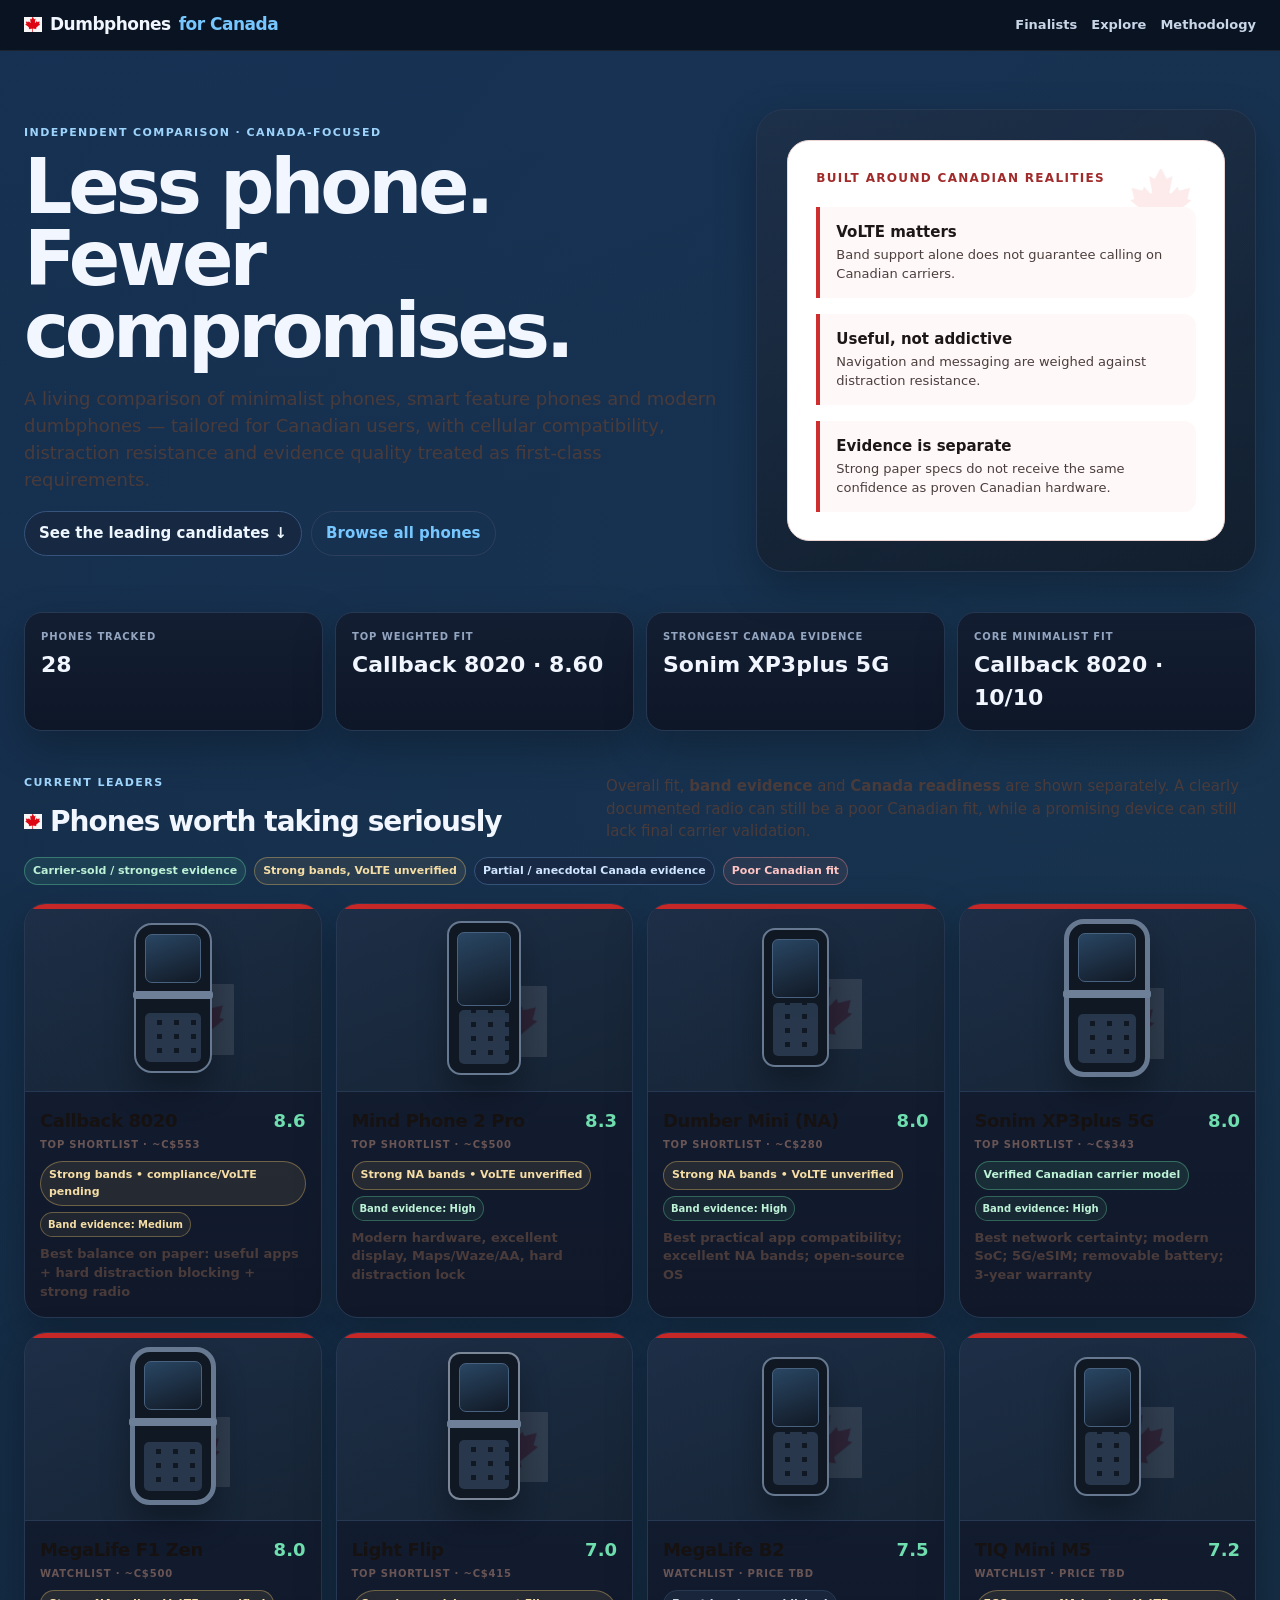
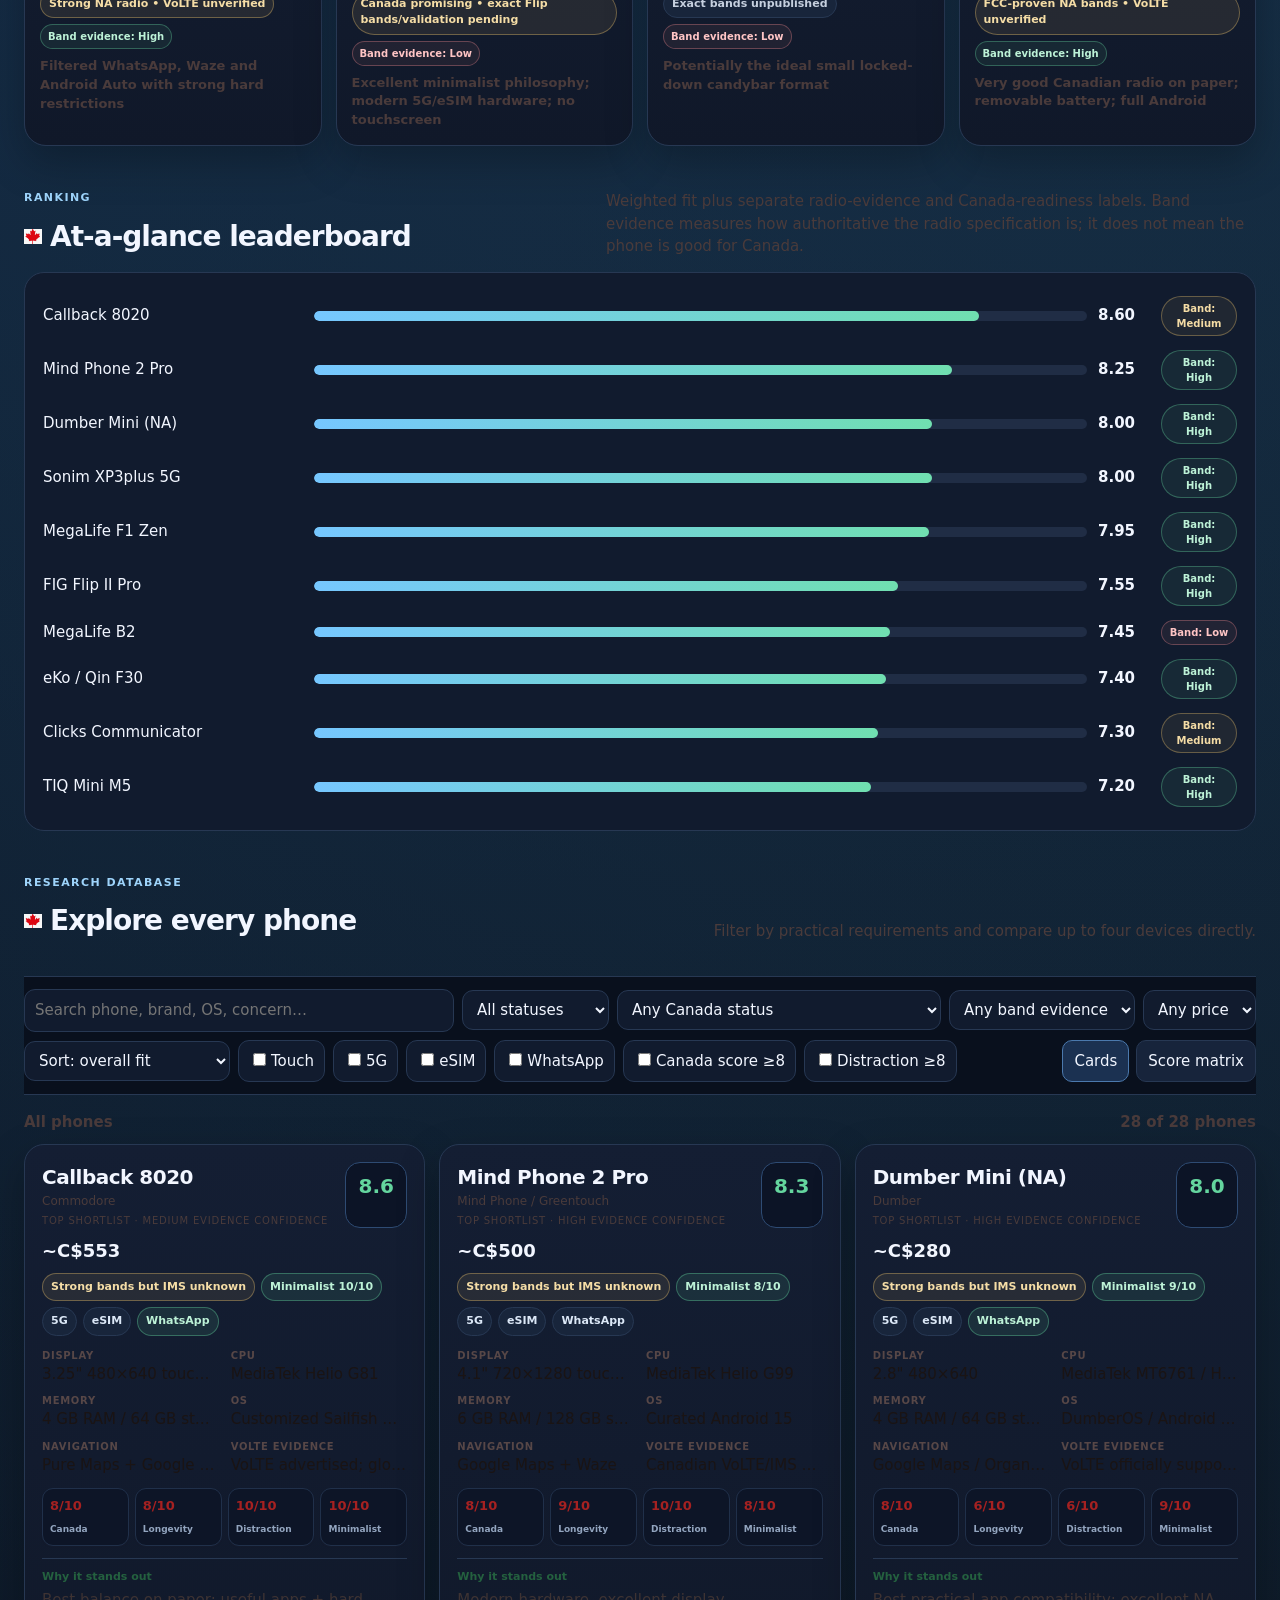
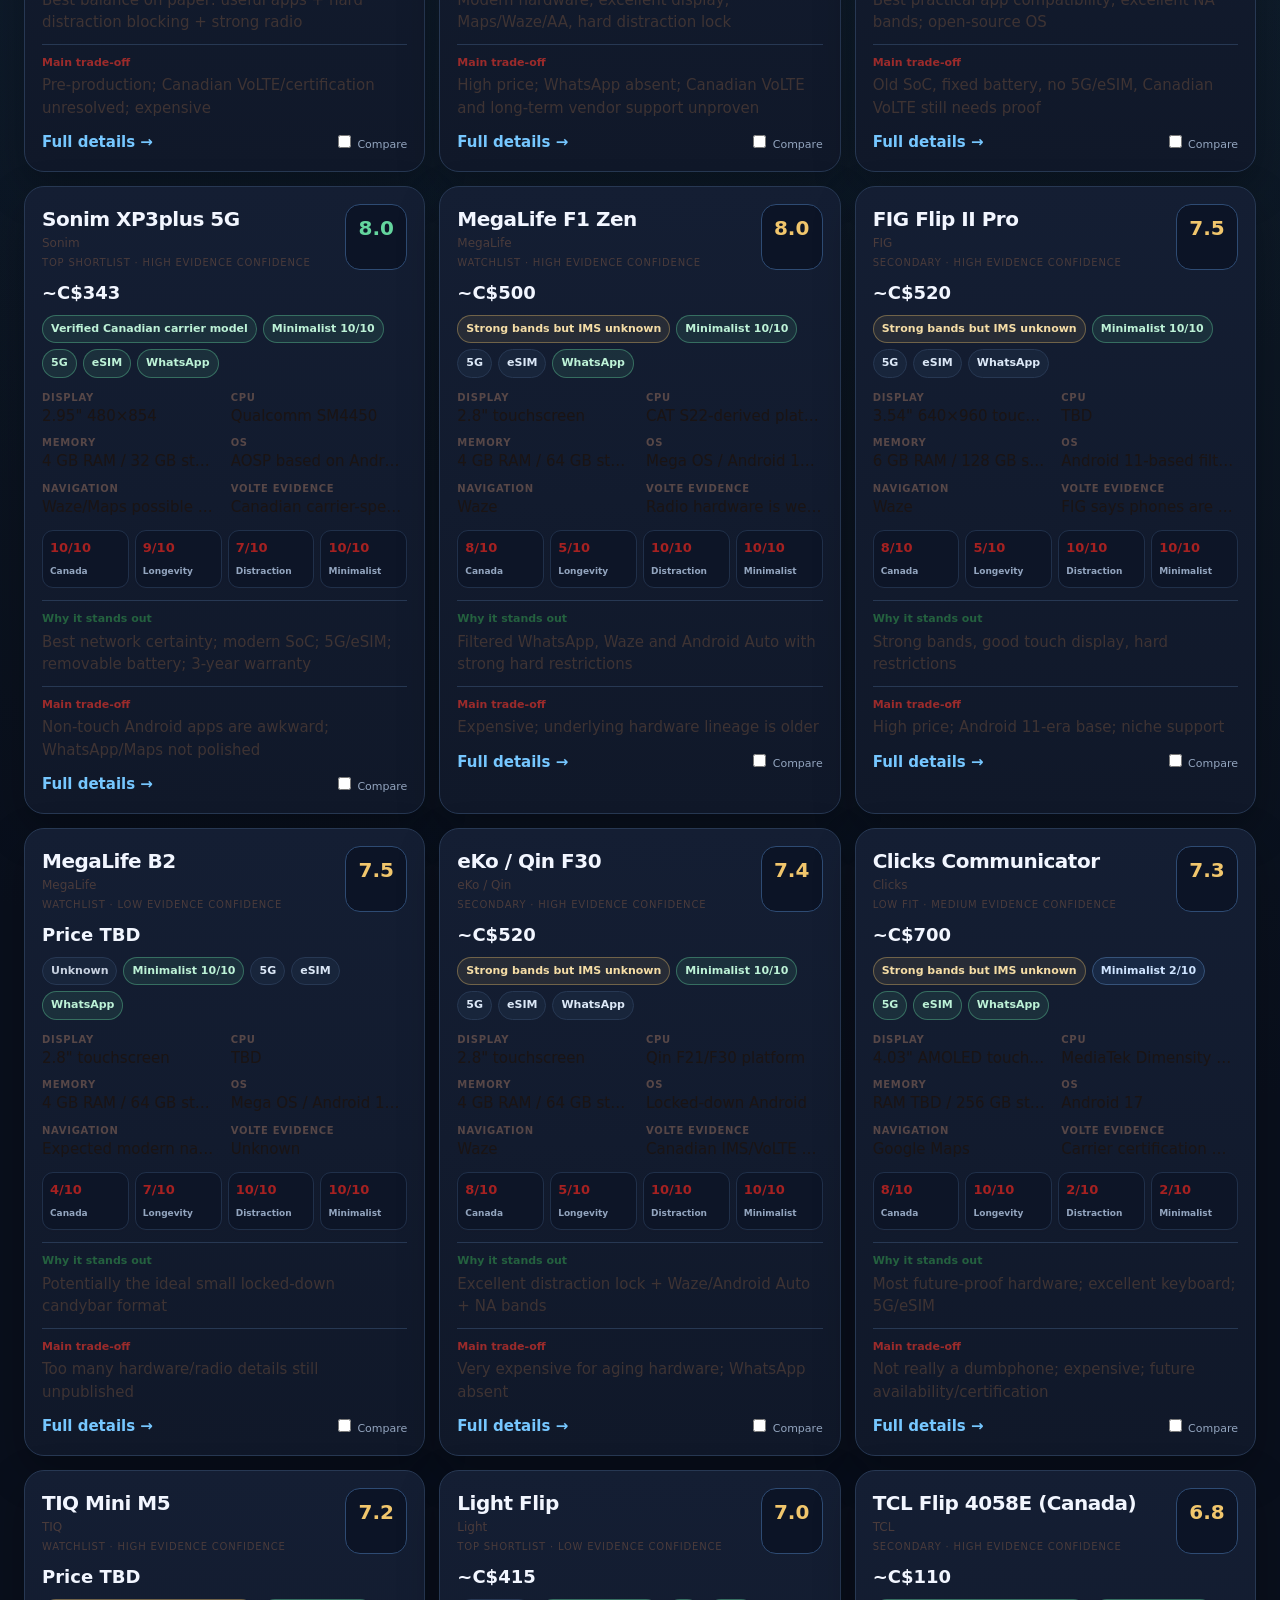
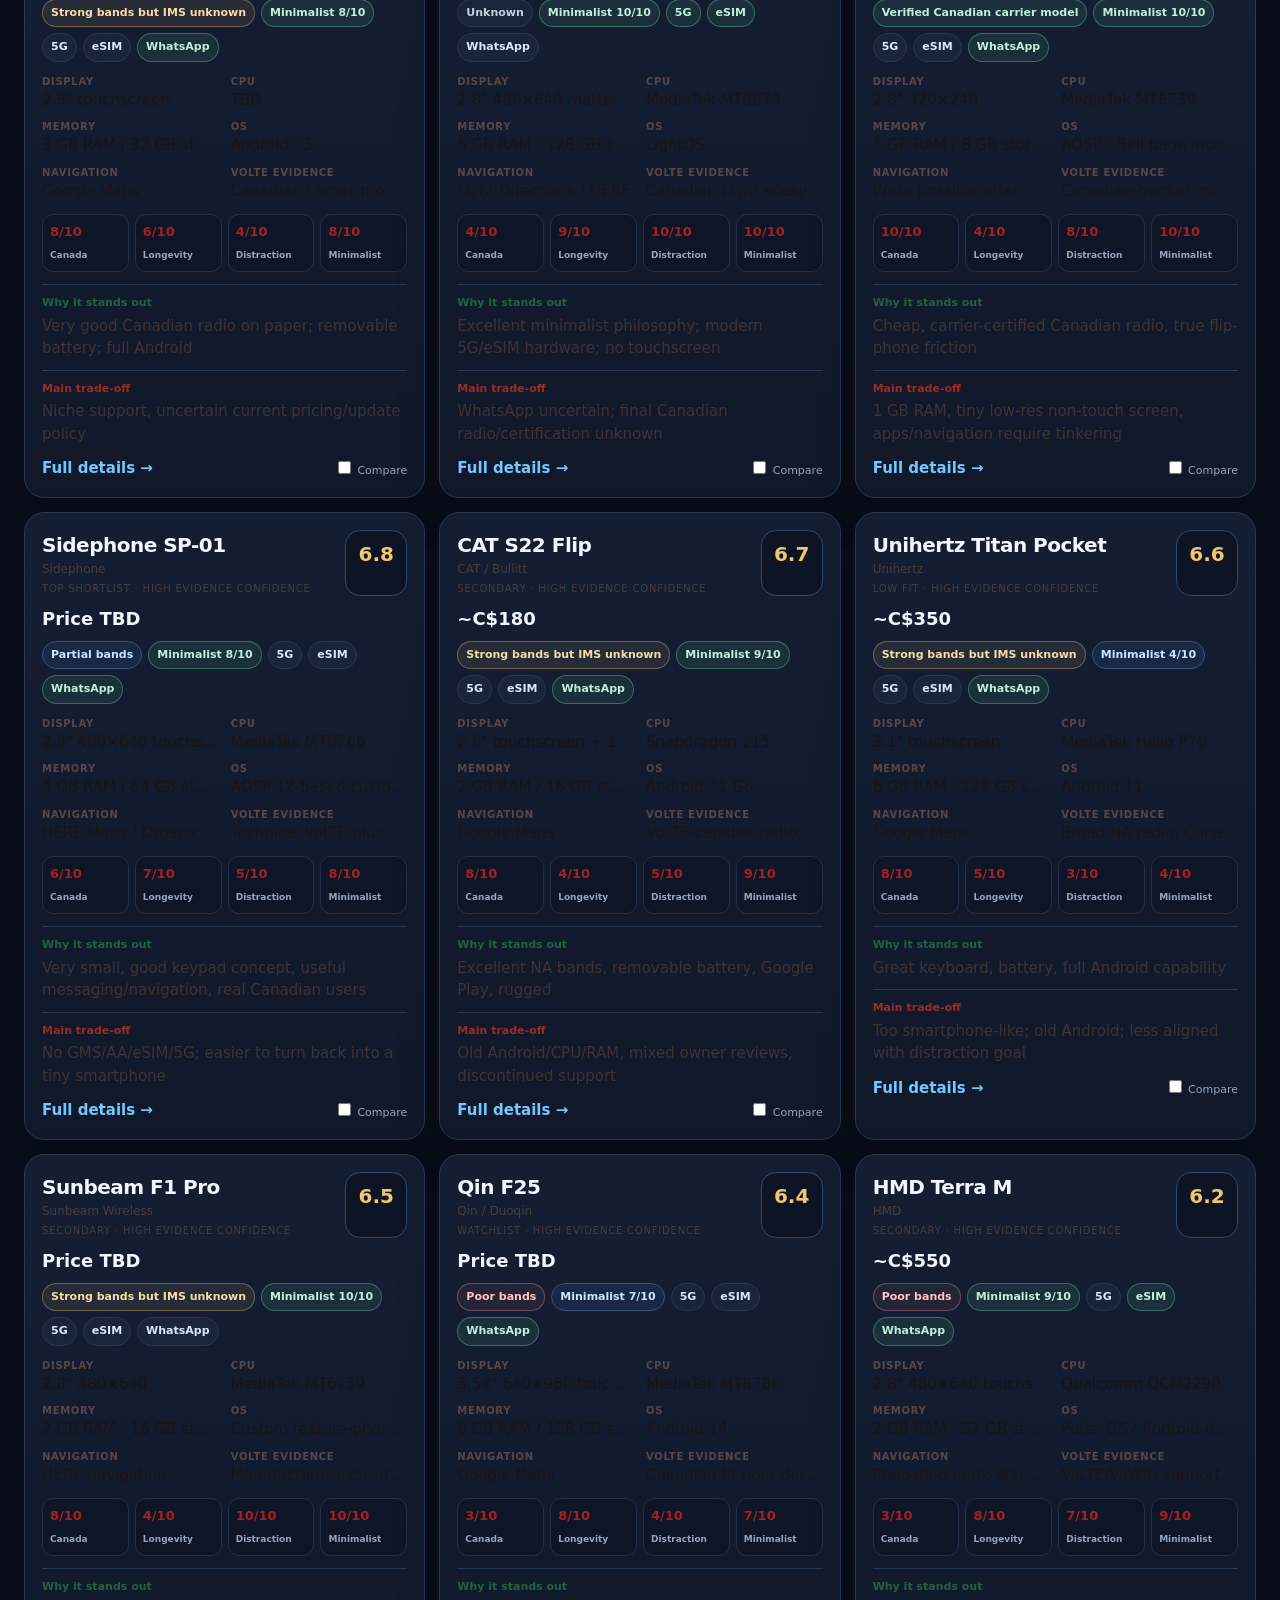
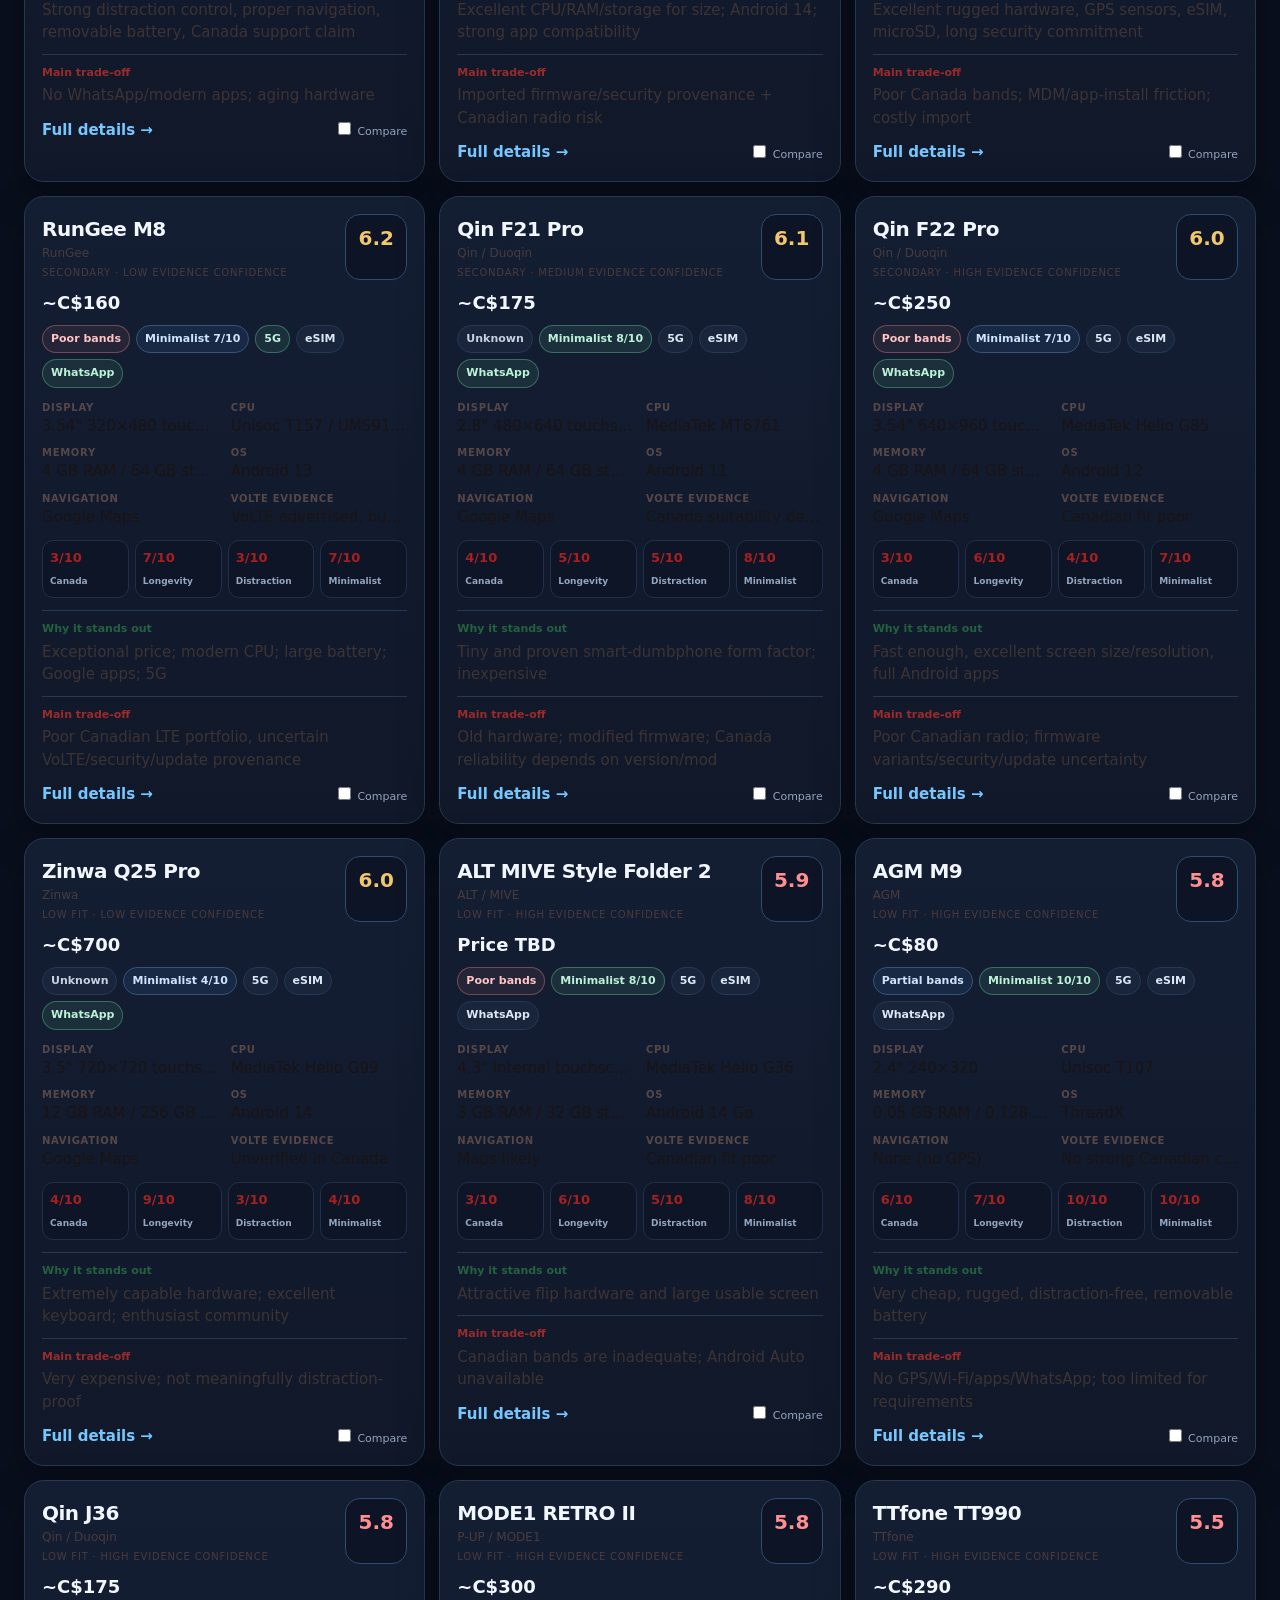
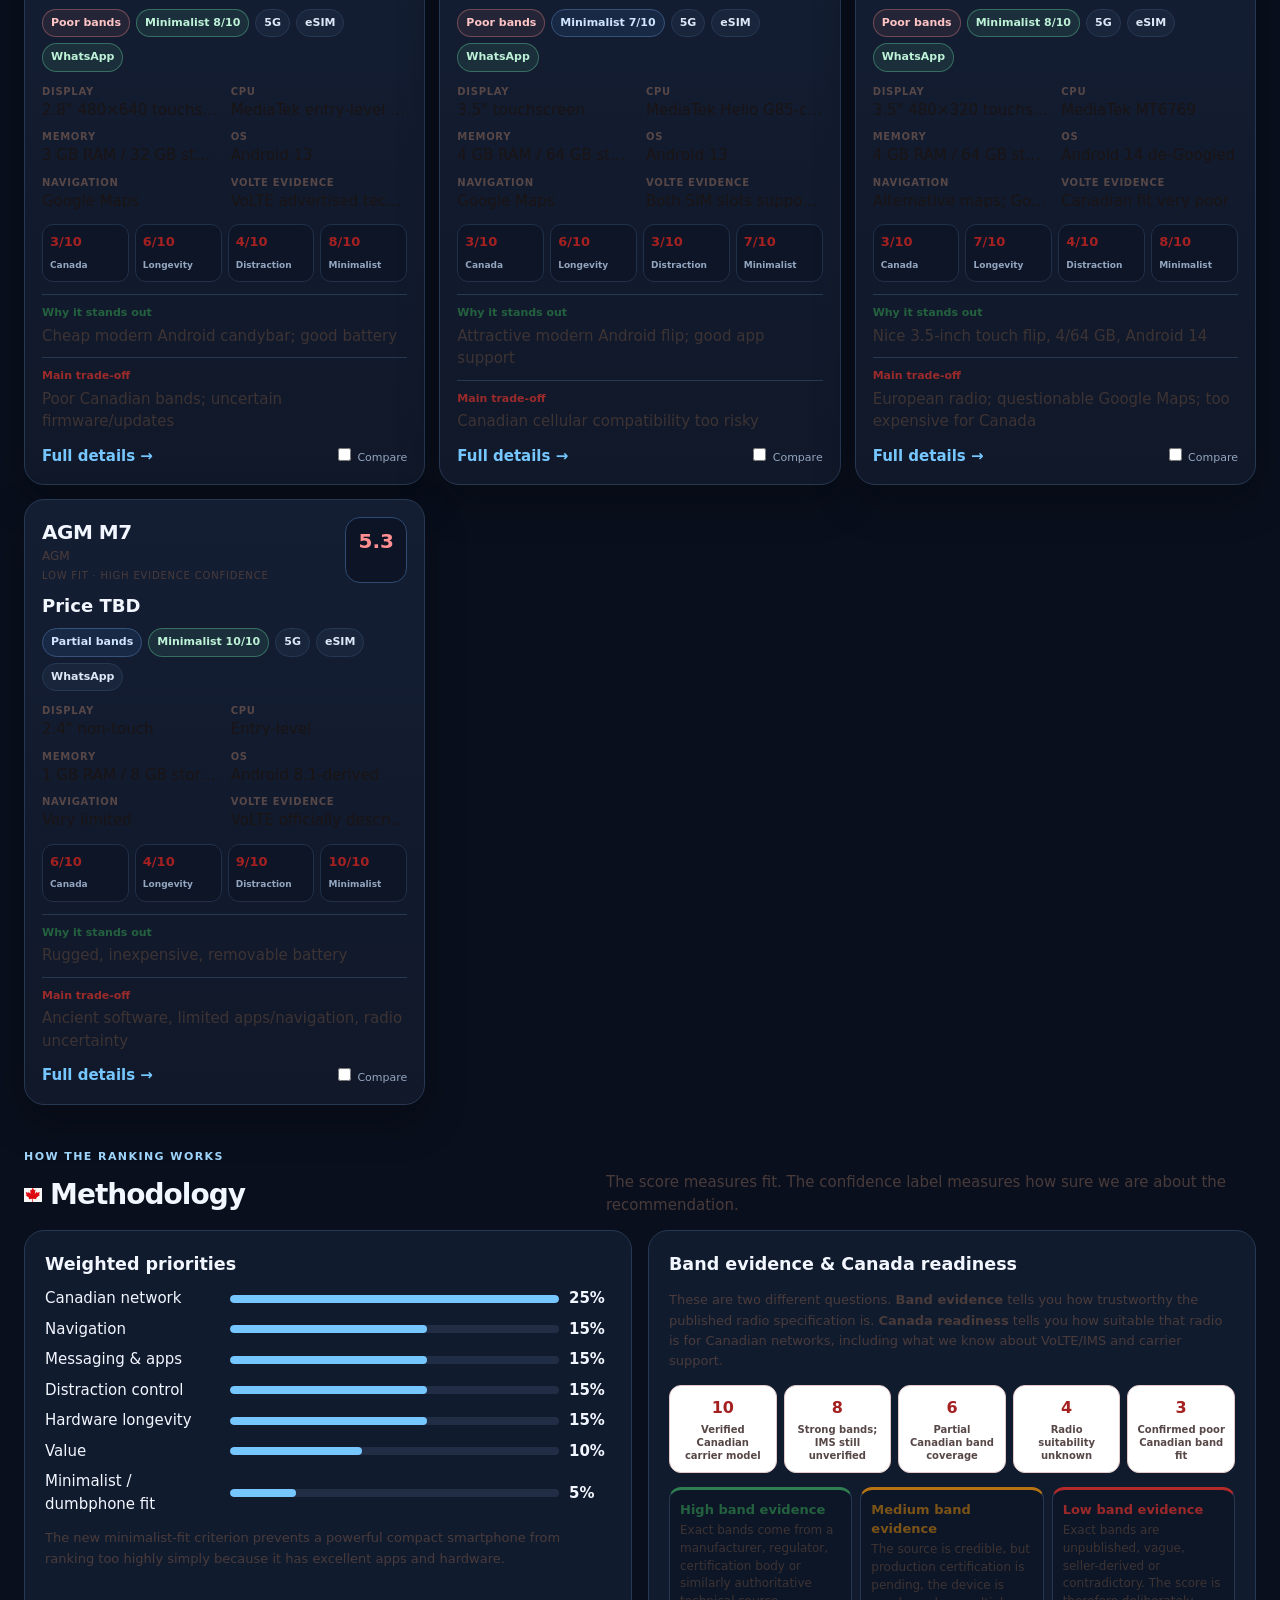
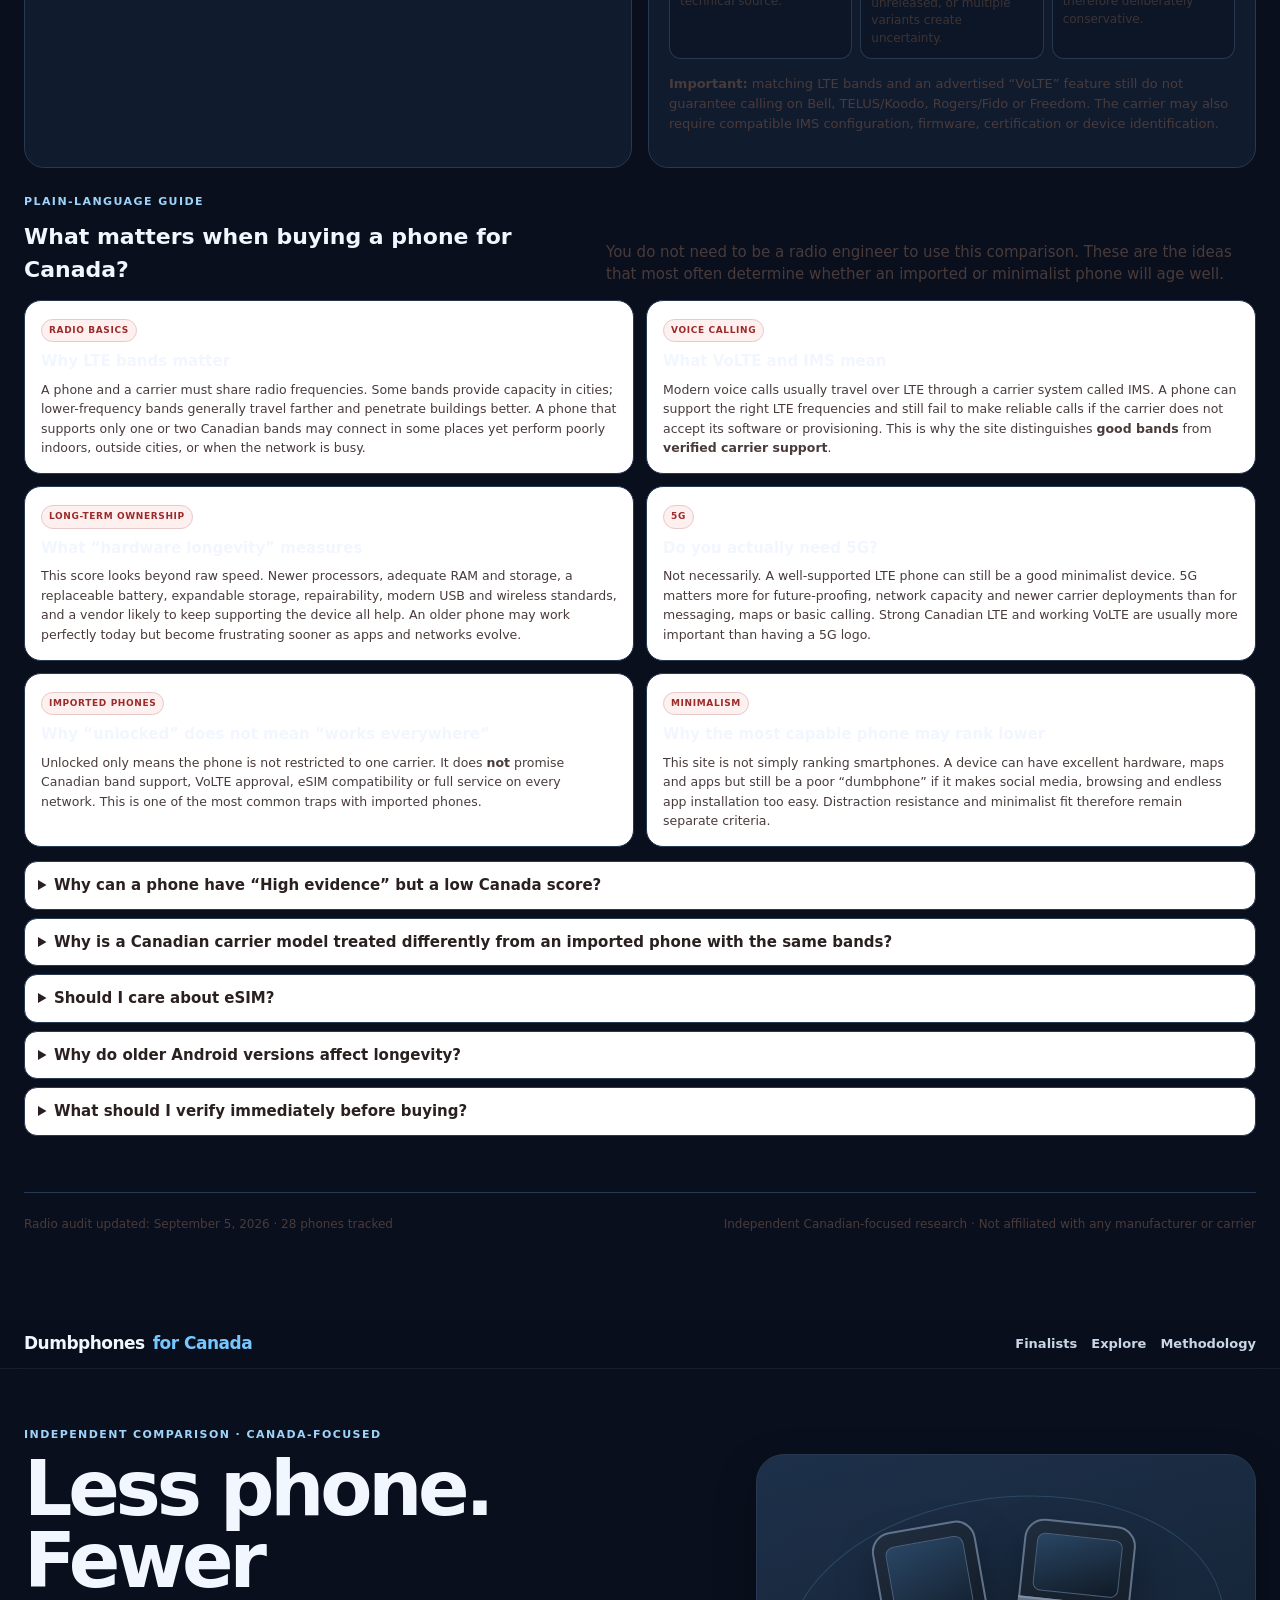
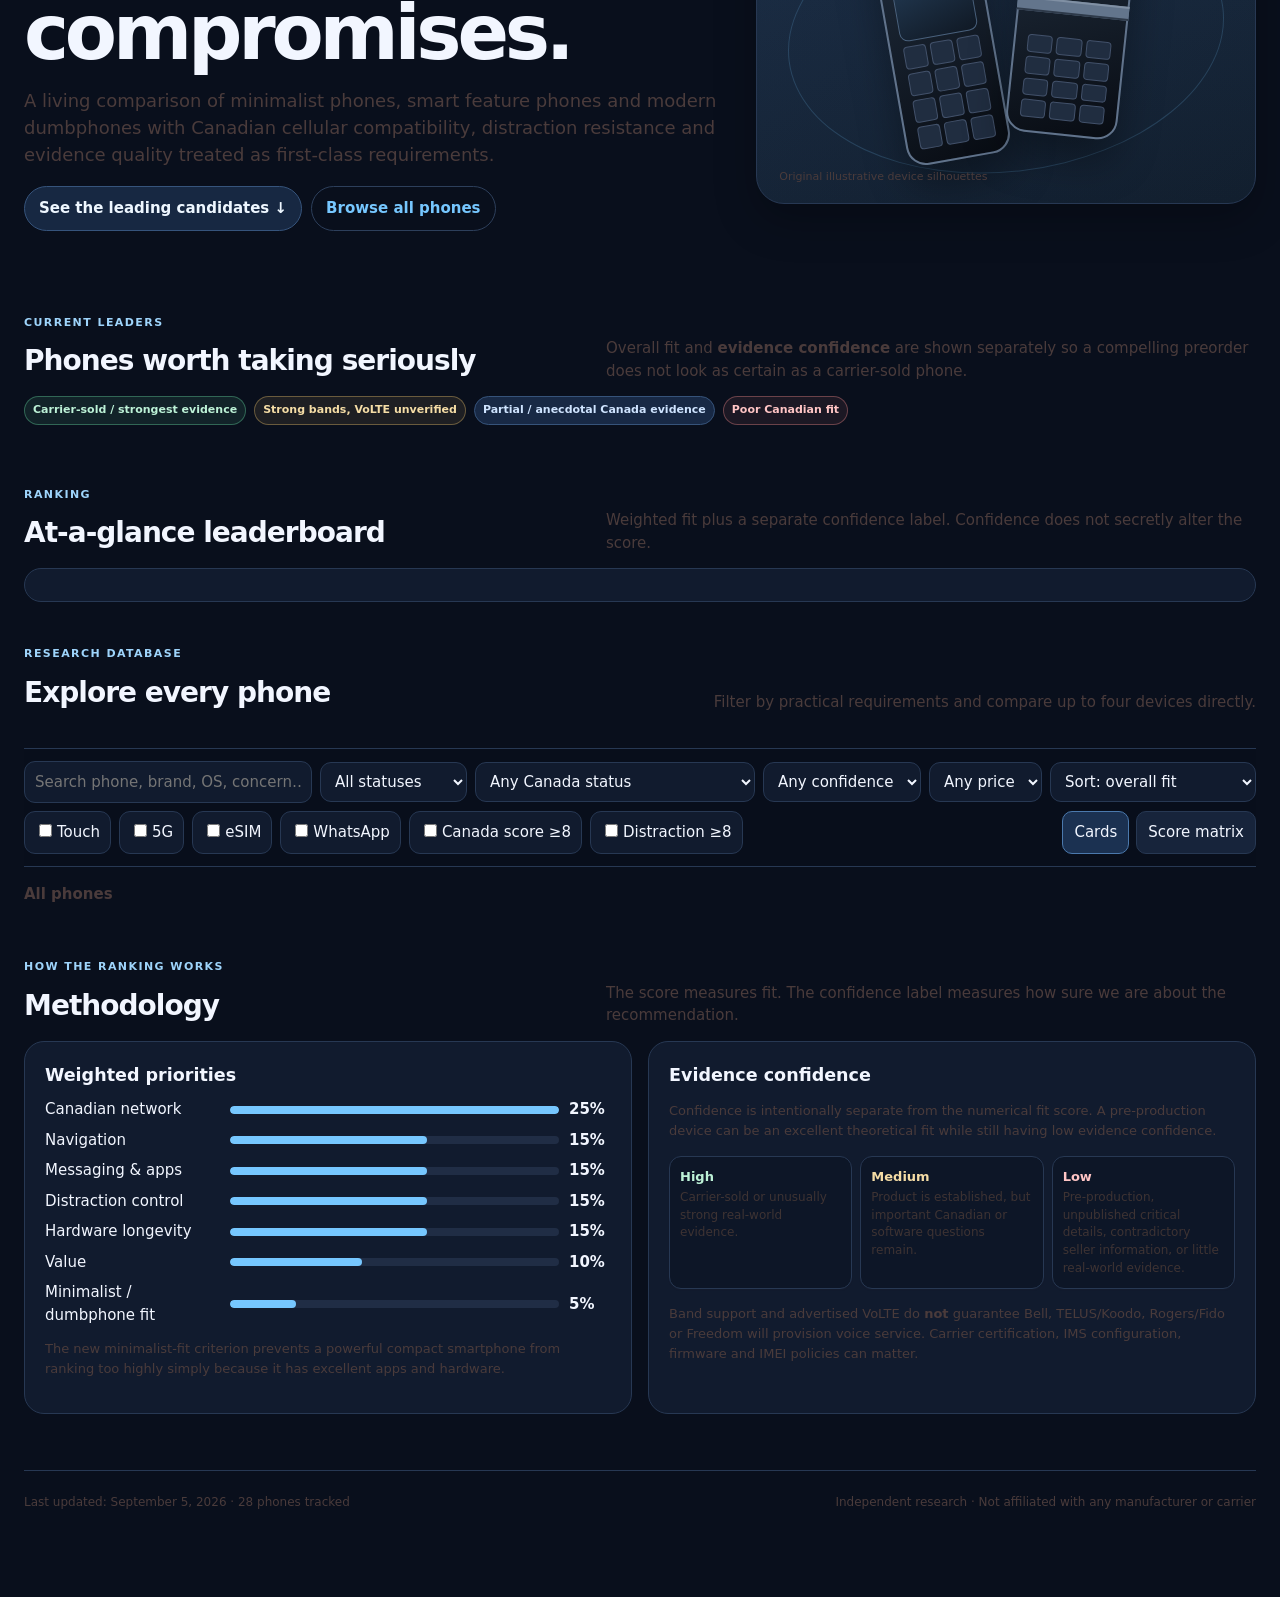
==== commit bc559599: "Update index.html" ====
--- a/dumbphones/index.html
+++ b/dumbphones/index.html
@@ -1,4 +1,255 @@
 <!doctype html>
+<html lang="en">
+<head>
+<meta charset="utf-8">
+<meta name="viewport" content="width=device-width,initial-scale=1">
+<meta name="description" content="Independent Canada-focused comparison of dumbphones, minimalist phones and smart feature phones, with Canadian carrier compatibility, evidence confidence and trade-offs made explicit.">
+<meta name="theme-color" content="#0a1020">
+<title>Dumbphones for Canada — Comparison & Research</title>
+<style>
+:root {
+ --bg:#f6f3f1;--panel:#ffffff;--panel2:#fff7f7;--muted:#514343;--text:#171212;
+ --line:#e7d7d7;--accent:#c62828;--accent2:#ef5350;--green:#2e8b57;--amber:#b7791f;
+ --red:#c62828;--blue:#b23a3a;--shadow:0 14px 34px rgba(118,30,30,.10)
+}
+*{box-sizing:border-box} html{scroll-behavior:smooth}
+body{margin:0;background:linear-gradient(180deg, rgba(198,40,40,.04), rgba(198,40,40,0) 180px),radial-gradient(circle at 12% 0%, rgba(198,40,40,.08) 0, transparent 28%),var(--bg);color:var(--text);font:15px/1.5 Inter,ui-sans-serif,system-ui,-apple-system,BlinkMacSystemFont,"Segoe UI",sans-serif}
+a{color:var(--accent);text-decoration:none}a:hover{text-decoration:underline}button,input,select{font:inherit}
+.shell{max-width:1500px;margin:auto;padding:0 24px 86px}
+nav{position:sticky;top:0;z-index:60;background:rgba(255,255,255,.92);backdrop-filter:blur(16px);border-bottom:1px solid var(--line)}
+.nav{max-width:1500px;margin:auto;padding:12px 24px;display:flex;align-items:center;gap:18px}.nav b{font-size:17px;letter-spacing:-.03em}.nav b span{color:var(--accent)} .nav b{display:flex;align-items:center;gap:8px} .navlinks a{color:#4a3b3b;font-weight:600}.navlinks{margin-left:auto;display:flex;gap:14px}.navlinks a{font-size:13px;color:#4a3b3b}
+.hero{padding:58px 0 28px;display:grid;grid-template-columns:1.17fr .83fr;gap:28px;align-items:center}.eyebrow{font-size:11px;text-transform:uppercase;letter-spacing:.13em;color:#8b3a3a;font-weight:850;margin-bottom:9px}
+h1{font-size:clamp(40px,6vw,76px);line-height:.95;letter-spacing:-.055em;margin:0 0 18px}.hero p{font-size:18px;color:#4f4040;max-width:830px}.actions{display:flex;gap:9px;flex-wrap:wrap;margin-top:18px}
+.action{border:1px solid var(--accent);background:var(--accent);color:#fff;padding:10px 14px;border-radius:999px;font-weight:780}.action.alt{background:#fff;border-color:#d8b3b3;color:var(--accent)}
+.hero-art{min-height:350px;border:1px solid var(--line);border-radius:28px;background:linear-gradient(145deg,rgba(198,40,40,.06),rgba(255,255,255,.7)),linear-gradient(180deg,#fffdfd,#fff5f5);position:relative;overflow:hidden;box-shadow:var(--shadow)}
+.hero-art:before{content:"";position:absolute;inset:12% 6% 9%;border:1px solid rgba(198,40,40,.16);border-radius:50%;transform:rotate(-7deg)}.hero-devices{position:absolute;inset:0;display:flex;justify-content:center;align-items:center;gap:24px}.hero-note{position:absolute;left:22px;bottom:18px;color:#5b4a4a;font-size:11px}
+.device{position:relative;background:linear-gradient(160deg,#202d3d,#080c13);border:2px solid #61738b;box-shadow:0 22px 40px rgba(0,0,0,.35)}.device:before{content:"";position:absolute;background:linear-gradient(160deg,#294664,#101925);border:1px solid #49617d}.device .keypad{position:absolute;display:grid;grid-template-columns:repeat(3,1fr);gap:4px}.device .keypad i{border:1px solid #42516a;background:#202d40;border-radius:4px}
+.hero-candy{width:105px;height:236px;border-radius:20px;transform:rotate(-10deg) translateY(14px)}.hero-candy:before{left:11px;right:11px;top:13px;height:94px;border-radius:9px}.hero-candy .keypad{left:12px;right:12px;bottom:14px;height:104px}
+.hero-flip{width:112px;height:214px;border-radius:20px;transform:rotate(6deg)}.hero-flip:before{left:11px;right:11px;top:12px;height:56px;border-radius:8px}.hero-flip .keypad{left:12px;right:12px;bottom:13px;height:83px}.hero-flip:after{content:"";position:absolute;left:-2px;right:-2px;top:77px;height:10px;background:#63758c;border-top:2px solid #8090a4;border-bottom:2px solid #2e3a4a}
+.stats{display:grid;grid-template-columns:repeat(4,1fr);gap:12px;margin:12px 0 36px}.stat{background:linear-gradient(180deg,#ffffff,#fff9f9);border:1px solid var(--line);border-radius:18px;padding:16px;box-shadow:var(--shadow)}.stat .k{color:var(--muted);font-size:10px;text-transform:uppercase;letter-spacing:.09em;font-weight:700}.stat .v{font-size:22px;font-weight:880;margin-top:4px}
+.section{margin-top:44px}.head{display:flex;justify-content:space-between;align-items:end;gap:18px;margin-bottom:14px}.head h2{font-size:28px;letter-spacing:-.035em;margin:0}.head p{margin:0;color:var(--muted);max-width:650px;font-weight:500}
+.legend{display:flex;gap:8px;flex-wrap:wrap;margin:10px 0 18px}.chip{font-size:11px;border:1px solid var(--line);border-radius:999px;padding:5px 8px;background:#fff7f7;color:#473737;font-weight:600}.chip.verified{border-color:#9fc8ae;background:#eef8f1;color:#235e3e}.chip.unverified{border-color:#ddb875;background:#fff6df;color:#764b0d}.chip.poor{border-color:#dfaaaa;background:#fff0f0;color:#9f2525}.chip.unknown{color:#c6d0df}.chip.partial{border-color:#c4a1a1;background:#fff7f7;color:#674848}
+.leaders{display:grid;grid-template-columns:repeat(auto-fit,minmax(245px,1fr));gap:14px}.leader{border:1px solid var(--line);border-radius:22px;background:linear-gradient(180deg,#ffffff,#fff8f8);overflow:hidden;box-shadow:var(--shadow)}.visual{display:none}.leader-body{padding:15px}.leader-title{display:flex;justify-content:space-between;gap:10px;align-items:start}.leader h3{font-size:18px;margin:0;letter-spacing:-.02em}.fit{font-size:18px;font-weight:900;color:var(--accent2)}.status{font-size:10px;text-transform:uppercase;letter-spacing:.08em;color:#5a4949;margin-top:3px}.leader .networkline{margin-top:9px}.leader .summary{font-size:12px;color:#3f3434;margin-top:8px}
+/* Distinct original finalist illustrations */
+.phoneart{position:relative;background:#101824;border:2px solid #667990;box-shadow:0 18px 30px rgba(0,0,0,.3)}.phoneart:before{content:"";position:absolute;border:1px solid #47617f;background:linear-gradient(160deg,#294663,#111925)}.phoneart:after{content:"";position:absolute;background:repeating-linear-gradient(90deg,#2a394e 0 12px,transparent 12px 17px),repeating-linear-gradient(0deg,#2a394e 0 9px,transparent 9px 14px);opacity:.95}
+.tall-candy{width:74px;height:154px;border-radius:14px}.tall-candy:before{left:8px;right:8px;top:9px;height:72px;border-radius:7px}.tall-candy:after{left:10px;right:10px;bottom:9px;height:54px;border-radius:5px}
+.mini-candy{width:67px;height:139px;border-radius:13px}.mini-candy:before{left:8px;right:8px;top:9px;height:57px;border-radius:6px}.mini-candy:after{left:9px;right:9px;bottom:9px;height:53px;border-radius:5px}
+.modular-candy{width:72px;height:145px;border-radius:14px}.modular-candy:before{left:8px;right:8px;top:9px;height:60px;border-radius:7px}.modular-candy:after{left:6px;right:6px;bottom:8px;height:56px;border:2px solid #445a74;border-radius:7px}
+.retro-flip,.sleek-flip,.rugged-flip,.sonim-flip{width:78px;height:150px;border-radius:15px}.retro-flip:before,.sleek-flip:before,.rugged-flip:before,.sonim-flip:before{left:9px;right:9px;top:9px;height:47px;border-radius:7px}.retro-flip:after,.sleek-flip:after,.rugged-flip:after,.sonim-flip:after{left:9px;right:9px;bottom:9px;height:49px;border-radius:5px}.hinge{position:absolute;left:-3px;right:-3px;top:66px;height:8px;background:#6d8097;border-radius:3px;z-index:3}.rugged-flip,.sonim-flip{width:86px;height:158px;border-width:5px;border-radius:20px}.rugged-flip .hinge,.sonim-flip .hinge{left:-6px;right:-6px}.sleek-flip{width:72px;height:148px;border-radius:12px;border-color:#7b8697}.retro-flip{border-radius:18px}
+.bars{border:1px solid var(--line);border-radius:20px;background:linear-gradient(180deg,#ffffff,#fff9f9);padding:16px 18px}.bar{display:grid;grid-template-columns:minmax(155px,260px) 1fr 52px 76px;gap:11px;align-items:center;padding:7px 0}.track{height:10px;background:#202d45;border-radius:99px;overflow:hidden}.fill{height:100%;background:linear-gradient(90deg,#d32f2f,#ef5350);border-radius:inherit}.conf{font-size:10px;border-radius:999px;padding:4px 7px;text-align:center;border:1px solid var(--line)}.conf.High{color:#1f5b3b;border-color:#9bcab1;background:#edf8f1}.conf.Medium{color:#7b5316;border-color:#e4c68d;background:#fff8e8}.conf.Low{color:#9c2929;border-color:#e3aaaa;background:#fff0f0}
+.toolbar{position:sticky;top:45px;z-index:40;background:rgba(255,255,255,.93);backdrop-filter:blur(14px);border-top:1px solid var(--line);border-bottom:1px solid var(--line);padding:12px 0;margin-top:34px}.controls{display:flex;gap:8px;flex-wrap:wrap;align-items:center}.control{background:#fff;border:1px solid var(--line);color:var(--text);border-radius:11px;padding:9px 10px}.search{min-width:275px;flex:1}.toggle{cursor:pointer;user-select:none}.toggle input{margin-right:5px}.views{margin-left:auto;display:flex;gap:7px}.btn{background:var(--panel2);border:1px solid var(--line);color:var(--text);padding:9px 11px;border-radius:10px;cursor:pointer}.btn.active,.btn:hover{background:#1b3151;border-color:#4b79ad}
+.resulthead{display:flex;justify-content:space-between;margin:16px 0 10px;color:var(--muted);font-weight:600}.cards{display:grid;grid-template-columns:repeat(auto-fill,minmax(320px,1fr));gap:14px}.card{background:linear-gradient(180deg,#ffffff,#fff8f8);border:1px solid var(--line);border-radius:20px;padding:17px;box-shadow:var(--shadow);transition:.17s transform,.17s border-color}.card:hover{transform:translateY(-2px);border-color:#dd9999}.cardtop{display:flex;justify-content:space-between;gap:12px}.title{font-size:20px;font-weight:870;letter-spacing:-.025em}.brand{font-size:12px;color:var(--muted)}.score{min-width:62px;text-align:center;padding:8px;border:1px solid #2e4b73;background:#0c1426;border-radius:15px;font-size:20px;font-weight:900}.price{font-size:18px;font-weight:820;margin:9px 0}.badges{display:flex;gap:6px;flex-wrap:wrap;margin-bottom:12px}.specs{display:grid;grid-template-columns:1fr 1fr;gap:8px 12px}.spec{min-width:0}.label{font-size:10px;text-transform:uppercase;letter-spacing:.07em;color:var(--muted)}.value{white-space:nowrap;overflow:hidden;text-overflow:ellipsis}.metrics{display:grid;grid-template-columns:repeat(4,1fr);gap:6px;margin:12px 0}.metric{background:#fffafa;border:1px solid #e2caca;border-radius:11px;padding:8px 9px;box-shadow:0 1px 2px rgba(115,40,40,.04)}.metric b{display:block;font-size:13px;color:#a52121}.metric span{font-size:9px;color:#574747;font-weight:700}.why{border-top:1px solid var(--line);padding-top:10px;margin-top:10px}.why strong{display:block;font-size:11px;margin-bottom:3px}.good{color:#bdf2d7}.trade{color:#ffc6c6}.cardfoot{display:flex;justify-content:space-between;align-items:center;margin-top:12px}.more{color:var(--accent);font-weight:700;cursor:pointer}.compare{font-size:11px;color:var(--muted)}
+.matrix{overflow:auto;border:1px solid var(--line);border-radius:18px;background:#fff}table{border-collapse:collapse;width:100%;min-width:1180px}th,td{padding:10px 11px;border-bottom:1px solid var(--line);text-align:left}th{position:sticky;top:0;background:#fff0f0;font-size:11px;z-index:2;color:#2a1f1f}td.num{text-align:center;font-weight:850}.s1{background:#3b1d28}.s2{background:#47232b}.s3{background:#56302f}.s4{background:#634033}.s5{background:#625234}.s6{background:#59603a}.s7{background:#456a45}.s8{background:#36724f}.s9{background:#28785a}.s10{background:#1f7f64}
+.method{display:grid;grid-template-columns:1fr 1fr;gap:16px}.panel{background:linear-gradient(180deg,#ffffff,#fff9f9);border:1px solid var(--line);border-radius:20px;padding:20px}.panel h3{margin:0 0 10px}.weight{display:grid;grid-template-columns:175px 1fr 42px;gap:10px;align-items:center;margin:8px 0}.wtrack{height:8px;border-radius:99px;background:#f1dede;overflow:hidden}.wfill{height:100%;background:var(--accent);border-radius:inherit}.note{color:#4c3f3f;font-size:13px;font-weight:500;line-height:1.55}.confidence-guide{display:grid;grid-template-columns:repeat(3,1fr);gap:10px;margin-top:14px}.guide{border:1px solid #e2caca;border-radius:14px;padding:13px;background:#fffafa;color:#3e3333;font-size:12px;line-height:1.48;box-shadow:0 1px 2px rgba(115,40,40,.04)}.guide b{display:block;margin-bottom:6px;font-size:13px}.guide.high{border-top:3px solid #2f7d50}.guide.medium{border-top:3px solid #b87412}.guide.low{border-top:3px solid #b52b2b}.readiness-scale{display:grid;grid-template-columns:repeat(5,1fr);gap:7px;margin:14px 0}.readiness-step{border:1px solid #e2caca;background:#fff;border-radius:12px;padding:10px 8px;text-align:center}.readiness-step b{display:block;color:#a52121;font-size:16px}.readiness-step span{display:block;font-size:10px;line-height:1.3;margin-top:3px;color:#574747;font-weight:700}.learn{margin-top:18px}.learn-grid{display:grid;grid-template-columns:repeat(2,1fr);gap:12px}.learn-card{background:#fff;border:1px solid var(--line);border-radius:17px;padding:16px}.learn-card h4{margin:0 0 7px;font-size:15px}.learn-card p{margin:0;color:#4a3b3b;font-size:12.5px;line-height:1.55}.learn-card .mini-label{display:inline-block;margin-bottom:8px;padding:4px 7px;border-radius:999px;background:#fff0f0;border:1px solid #e4caca;color:#9b2b2b;font-size:9px;text-transform:uppercase;letter-spacing:.07em;font-weight:800}.faq{margin-top:14px;display:grid;gap:8px}.faq details{border:1px solid var(--line);border-radius:13px;background:#fff;padding:0 13px}.faq summary{cursor:pointer;font-weight:780;padding:12px 0;color:#2b2020}.faq details p{margin:0 0 13px;color:#4a3b3b;font-size:12.5px;line-height:1.55}
+footer{margin-top:56px;padding-top:22px;border-top:1px solid var(--line);display:flex;justify-content:space-between;gap:20px;flex-wrap:wrap;color:#5a4848;font-size:12px;font-weight:500}
+.hidden{display:none!important}.modal{position:fixed;inset:0;z-index:80;background:rgba(3,7,15,.78);display:flex;align-items:center;justify-content:center;padding:20px}.modalcard{width:min(1080px,96vw);max-height:90vh;overflow:auto;background:#fff;border:1px solid #e3c9c9;border-radius:22px;padding:22px;box-shadow:0 30px 90px rgba(115,40,40,.18)}.close{float:right}.detailgrid{display:grid;grid-template-columns:repeat(3,1fr);gap:11px;margin:16px 0}.detail{background:#0c1424;border:1px solid var(--line);padding:11px;border-radius:13px}.dock{position:fixed;left:50%;bottom:18px;transform:translateX(-50%);z-index:70;background:#131d31;border:1px solid #3a5881;border-radius:16px;padding:10px 12px;box-shadow:var(--shadow);display:flex;align-items:center;gap:9px}.comparegrid{display:grid;grid-template-columns:185px repeat(var(--cols),minmax(190px,1fr));border:1px solid var(--line);border-radius:15px;overflow:auto}.comparegrid>div{padding:10px;border-right:1px solid var(--line);border-bottom:1px solid var(--line);min-width:170px}.rowlabel{background:#121e33;color:var(--muted);font-weight:750}.empty{padding:48px;text-align:center;color:var(--muted)}
+@media(max-width:900px){.hero{grid-template-columns:1fr}.stats{grid-template-columns:1fr 1fr}.method{grid-template-columns:1fr}.learn-grid{grid-template-columns:1fr}.readiness-scale{grid-template-columns:repeat(3,1fr)}.views{margin-left:0}.bar{grid-template-columns:130px 1fr 46px}.bar .conf{display:none}}
+@media(max-width:560px){.shell{padding:0 14px 72px}.nav{padding:11px 14px}.navlinks{display:none}.stats{grid-template-columns:1fr}.cards{grid-template-columns:1fr}.detailgrid{grid-template-columns:1fr}.metrics{grid-template-columns:1fr 1fr}.weight{grid-template-columns:120px 1fr 38px}.confidence-guide{grid-template-columns:1fr}.readiness-scale{grid-template-columns:1fr 1fr}.panel{padding:16px}}
+
+.maple{width:18px;height:18px;display:inline-block;vertical-align:-2px;object-fit:contain}
+.hero-maple{position:absolute;right:18px;top:18px;width:50px;height:50px;object-fit:contain;opacity:.20}
+.section-maple{display:inline-flex;align-items:center;gap:8px}
+.leafmark{position:absolute;width:86px;height:86px;left:14px;bottom:10px;object-fit:contain;opacity:.10}
+
+
+body{color:#171212}
+.hero p,.head p,.leader .summary,.note,.resulthead,.brand,.status,.hero-note,footer{color:#4a3b3b!important}
+.leader .summary{font-size:13px!important;font-weight:600!important;line-height:1.45}
+.leader .status{color:#6a5555!important;font-weight:700!important}
+.conf{font-weight:800!important}
+.chip{font-weight:750!important}
+.spec .value,.value{color:#1a1414!important}
+.spec .label,.label{color:#574747!important;font-weight:800!important}
+.why{color:#3e3333!important}
+.good{color:#24613f!important}
+.trade{color:#9b2b2b!important}
+
+
+/* v7 editorial finalists: no mock phone imagery */
+.hero{grid-template-columns:1.12fr .88fr}
+.hero-info{display:flex;align-items:center;justify-content:center;min-height:330px;padding:30px}
+.hero-info-inner{position:relative;width:100%;height:100%;min-height:270px;border-radius:22px;background:#fff;border:1px solid #ead4d4;padding:28px;overflow:hidden}
+.hero-maple-large{position:absolute!important;right:24px!important;top:22px!important;width:76px!important;height:76px!important;opacity:.08!important}
+.hero-kicker{font-size:12px;text-transform:uppercase;letter-spacing:.11em;color:#a12b2b;font-weight:900;margin-bottom:20px}
+.hero-points{display:grid;gap:16px;position:relative;z-index:2}
+.hero-points>div{padding:14px 16px;border-left:4px solid #cf2e2e;background:#fff8f8;border-radius:0 12px 12px 0}
+.hero-points b{display:block;color:#1e1717;font-size:15px;margin-bottom:3px}
+.hero-points span{display:block;color:#4b3e3e;font-size:13px;line-height:1.45}
+
+.leaders{display:grid;grid-template-columns:repeat(3,minmax(0,1fr));gap:14px}
+.leader{overflow:visible;position:relative;padding:0;background:#fff;border:1px solid #e5cccc;border-radius:18px}
+.leader:before{content:"";position:absolute;left:0;right:0;top:0;height:5px;background:#c62828;border-radius:18px 18px 0 0}
+.leader-body{padding:18px 18px 16px}
+.leader-title{align-items:flex-start}
+.leader h3{font-size:20px;color:#171212}
+.fit{font-size:22px;color:#c62828}
+.leader .networkline{display:flex;gap:6px;flex-wrap:wrap;margin-top:12px}
+.leader .summary{margin-top:13px}
+.leader-metrics{display:grid;grid-template-columns:repeat(4,1fr);gap:6px;margin-top:14px}
+.leader-metric{background:#fff7f7;border:1px solid #ecd7d7;border-radius:10px;padding:8px;text-align:center}
+.leader-metric b{display:block;color:#201818;font-size:13px}
+.leader-metric span{display:block;color:#665353;font-size:9px;text-transform:uppercase;letter-spacing:.05em;margin-top:1px}
+
+@media(max-width:1100px){.leaders{grid-template-columns:repeat(2,minmax(0,1fr))}}
+@media(max-width:680px){.leaders{grid-template-columns:1fr}.hero-info{min-height:auto;padding:0}.hero-info-inner{min-height:auto}.hero{grid-template-columns:1fr}}
+
+</style>
+</head>
+<body>
+<nav><div class="nav"><b><img class="maple" src="[data-uri]" alt="" aria-hidden="true">Dumbphones <span>for Canada</span></b><div class="navlinks"><a href="#leaders">Finalists</a><a href="#explore">Explore</a><a href="#method">Methodology</a></div></div></nav>
+<main class="shell">
+<section class="hero">
+<div>
+ <div class="eyebrow">Independent comparison · Canada-focused</div>
+ <h1>Less phone.<br>Fewer compromises.</h1>
+ <p>A living comparison of minimalist phones, smart feature phones and modern dumbphones — tailored for Canadian users, with cellular compatibility, distraction resistance and evidence quality treated as first-class requirements.</p>
+ <div class="actions"><a class="action" href="#leaders">See the leading candidates ↓</a><a class="action alt" href="#explore">Browse all phones</a></div>
+</div>
+
+<div class="hero-art hero-info">
+  <div class="hero-info-inner">
+    <img class="hero-maple hero-maple-large" src="[data-uri]" alt="" aria-hidden="true">
+    <div class="hero-kicker">Built around Canadian realities</div>
+    <div class="hero-points">
+      <div><b>VoLTE matters</b><span>Band support alone does not guarantee calling on Canadian carriers.</span></div>
+      <div><b>Useful, not addictive</b><span>Navigation and messaging are weighed against distraction resistance.</span></div>
+      <div><b>Evidence is separate</b><span>Strong paper specs do not receive the same confidence as proven Canadian hardware.</span></div>
+    </div>
+  </div>
+</div>
+
+</section>
+<div id="stats" class="stats"></div>
+
+<section class="section" id="leaders">
+<div class="head"><div><div class="eyebrow">Current leaders</div><h2 class="section-maple"><img class="maple" src="[data-uri]" alt="" aria-hidden="true"><span>Phones worth taking seriously</span></h2></div><p>Overall fit, <b>band evidence</b> and <b>Canada readiness</b> are shown separately. A clearly documented radio can still be a poor Canadian fit, while a promising device can still lack final carrier validation.</p></div>
+<div class="legend"><span class="chip verified">Carrier-sold / strongest evidence</span><span class="chip unverified">Strong bands, VoLTE unverified</span><span class="chip partial">Partial / anecdotal Canada evidence</span><span class="chip poor">Poor Canadian fit</span></div>
+<div id="leaderGrid" class="leaders"></div>
+</section>
+
+<section class="section">
+<div class="head"><div><div class="eyebrow">Ranking</div><h2 class="section-maple"><img class="maple" src="[data-uri]" alt="" aria-hidden="true"><span>At-a-glance leaderboard</span></h2></div><p>Weighted fit plus separate radio-evidence and Canada-readiness labels. Band evidence measures how authoritative the radio specification is; it does not mean the phone is good for Canada.</p></div>
+<div id="bars" class="bars"></div>
+</section>
+
+<section class="section" id="explore">
+<div class="head"><div><div class="eyebrow">Research database</div><h2 class="section-maple"><img class="maple" src="[data-uri]" alt="" aria-hidden="true"><span>Explore every phone</span></h2></div><p>Filter by practical requirements and compare up to four devices directly.</p></div>
+<div class="toolbar"><div class="controls">
+ <input id="search" class="control search" placeholder="Search phone, brand, OS, concern…">
+ <select id="status" class="control"><option value="">All statuses</option><option>Top shortlist</option><option>Watchlist</option><option>Secondary</option><option>Low fit</option><option>Research TBD</option></select>
+ <select id="netstate" class="control"><option value="">Any Canada status</option><option value="verified">Verified in Canada</option><option value="unverified">Promising / carrier validation pending</option><option value="partial">Partial / variant-dependent</option><option value="poor">Poor Canada fit</option><option value="unknown">Unknown / unpublished</option></select>
+ <select id="confidence" class="control"><option value="">Any band evidence</option><option>High</option><option>Medium</option><option>Low</option></select>
+ <select id="price" class="control"><option value="">Any price</option><option value="200">≤ C$200</option><option value="300">≤ C$300</option><option value="400">≤ C$400</option><option value="500">≤ C$500</option><option value="600">≤ C$600</option></select>
+ <select id="sort" class="control"><option value="fit">Sort: overall fit</option><option value="network">Sort: Canada network</option><option value="minimalist">Sort: minimalist fit</option><option value="longevity">Sort: longevity</option><option value="value">Sort: value</option><option value="price">Sort: price</option></select>
+ <label class="control toggle"><input type="checkbox" id="touch">Touch</label><label class="control toggle"><input type="checkbox" id="fiveg">5G</label><label class="control toggle"><input type="checkbox" id="esim">eSIM</label><label class="control toggle"><input type="checkbox" id="whatsapp">WhatsApp</label><label class="control toggle"><input type="checkbox" id="canada">Canada score ≥8</label><label class="control toggle"><input type="checkbox" id="locked">Distraction ≥8</label>
+ <div class="views"><button class="btn active" id="cardsBtn">Cards</button><button class="btn" id="matrixBtn">Score matrix</button></div>
+</div></div>
+<div class="resulthead"><b>All phones</b><span id="count"></span></div><div id="cardsView" class="cards"></div><div id="matrixView" class="matrix hidden"></div>
+</section>
+
+<section class="section" id="method">
+<div class="head"><div><div class="eyebrow">How the ranking works</div><h2 class="section-maple"><img class="maple" src="[data-uri]" alt="" aria-hidden="true"><span>Methodology</span></h2></div><p>The score measures fit. The confidence label measures how sure we are about the recommendation.</p></div>
+<div class="method">
+<div class="panel"><h3>Weighted priorities</h3>
+<div class="weight"><span>Canadian network</span><div class="wtrack"><div class="wfill" style="width:100%"></div></div><b>25%</b></div>
+<div class="weight"><span>Navigation</span><div class="wtrack"><div class="wfill" style="width:60%"></div></div><b>15%</b></div>
+<div class="weight"><span>Messaging & apps</span><div class="wtrack"><div class="wfill" style="width:60%"></div></div><b>15%</b></div>
+<div class="weight"><span>Distraction control</span><div class="wtrack"><div class="wfill" style="width:60%"></div></div><b>15%</b></div>
+<div class="weight"><span>Hardware longevity</span><div class="wtrack"><div class="wfill" style="width:60%"></div></div><b>15%</b></div>
+<div class="weight"><span>Value</span><div class="wtrack"><div class="wfill" style="width:40%"></div></div><b>10%</b></div>
+<div class="weight"><span>Minimalist / dumbphone fit</span><div class="wtrack"><div class="wfill" style="width:20%"></div></div><b>5%</b></div>
+<p class="note">The new minimalist-fit criterion prevents a powerful compact smartphone from ranking too highly simply because it has excellent apps and hardware.</p></div>
+<div class="panel"><h3>Band evidence & Canada readiness</h3><p class="note">These are two different questions. <b>Band evidence</b> tells you how trustworthy the published radio specification is. <b>Canada readiness</b> tells you how suitable that radio is for Canadian networks, including what we know about VoLTE/IMS and carrier support.</p>
+<div class="readiness-scale"><div class="readiness-step"><b>10</b><span>Verified Canadian carrier model</span></div><div class="readiness-step"><b>8</b><span>Strong bands; IMS still unverified</span></div><div class="readiness-step"><b>6</b><span>Partial Canadian band coverage</span></div><div class="readiness-step"><b>4</b><span>Radio suitability unknown</span></div><div class="readiness-step"><b>3</b><span>Confirmed poor Canadian band fit</span></div></div>
+<div class="confidence-guide"><div class="guide high"><b style="color:#24613f">High band evidence</b>Exact bands come from a manufacturer, regulator, certification body or similarly authoritative technical source.</div><div class="guide medium"><b style="color:#7b5316">Medium band evidence</b>The source is credible, but production certification is pending, the device is unreleased, or multiple variants create uncertainty.</div><div class="guide low"><b style="color:#9c2929">Low band evidence</b>Exact bands are unpublished, vague, seller-derived or contradictory. The score is therefore deliberately conservative.</div></div>
+<p class="note" style="margin-top:15px"><b>Important:</b> matching LTE bands and an advertised “VoLTE” feature still do not guarantee calling on Bell, TELUS/Koodo, Rogers/Fido or Freedom. The carrier may also require compatible IMS configuration, firmware, certification or device identification.</p></div>
+</div>
+<div class="learn">
+<div class="head" style="margin-top:26px"><div><div class="eyebrow">Plain-language guide</div><h3 style="font-size:22px;margin:3px 0 0">What matters when buying a phone for Canada?</h3></div><p>You do not need to be a radio engineer to use this comparison. These are the ideas that most often determine whether an imported or minimalist phone will age well.</p></div>
+<div class="learn-grid">
+<div class="learn-card"><span class="mini-label">Radio basics</span><h4>Why LTE bands matter</h4><p>A phone and a carrier must share radio frequencies. Some bands provide capacity in cities; lower-frequency bands generally travel farther and penetrate buildings better. A phone that supports only one or two Canadian bands may connect in some places yet perform poorly indoors, outside cities, or when the network is busy.</p></div>
+<div class="learn-card"><span class="mini-label">Voice calling</span><h4>What VoLTE and IMS mean</h4><p>Modern voice calls usually travel over LTE through a carrier system called IMS. A phone can support the right LTE frequencies and still fail to make reliable calls if the carrier does not accept its software or provisioning. This is why the site distinguishes <b>good bands</b> from <b>verified carrier support</b>.</p></div>
+<div class="learn-card"><span class="mini-label">Long-term ownership</span><h4>What “hardware longevity” measures</h4><p>This score looks beyond raw speed. Newer processors, adequate RAM and storage, a replaceable battery, expandable storage, repairability, modern USB and wireless standards, and a vendor likely to keep supporting the device all help. An older phone may work perfectly today but become frustrating sooner as apps and networks evolve.</p></div>
+<div class="learn-card"><span class="mini-label">5G</span><h4>Do you actually need 5G?</h4><p>Not necessarily. A well-supported LTE phone can still be a good minimalist device. 5G matters more for future-proofing, network capacity and newer carrier deployments than for messaging, maps or basic calling. Strong Canadian LTE and working VoLTE are usually more important than having a 5G logo.</p></div>
+<div class="learn-card"><span class="mini-label">Imported phones</span><h4>Why “unlocked” does not mean “works everywhere”</h4><p>Unlocked only means the phone is not restricted to one carrier. It does <b>not</b> promise Canadian band support, VoLTE approval, eSIM compatibility or full service on every network. This is one of the most common traps with imported phones.</p></div>
+<div class="learn-card"><span class="mini-label">Minimalism</span><h4>Why the most capable phone may rank lower</h4><p>This site is not simply ranking smartphones. A device can have excellent hardware, maps and apps but still be a poor “dumbphone” if it makes social media, browsing and endless app installation too easy. Distraction resistance and minimalist fit therefore remain separate criteria.</p></div>
+</div>
+<div class="faq">
+<details><summary>Why can a phone have “High evidence” but a low Canada score?</summary><p>Because confidence describes the quality of the evidence, not whether the result is favourable. If a regulator clearly confirms that a phone lacks important Canadian bands, we can be highly confident that it is a poor Canadian choice.</p></details>
+<details><summary>Why is a Canadian carrier model treated differently from an imported phone with the same bands?</summary><p>A carrier-sold model has much stronger evidence that calling, IMS/VoLTE and network provisioning have been tested for that carrier. An imported phone can match every major band on paper and still encounter voice-service or firmware problems.</p></details>
+<details><summary>Should I care about eSIM?</summary><p>It is useful rather than essential. eSIM can make travel SIMs and switching plans easier, while a physical SIM remains perfectly adequate for most Canadian use. It is scored as a feature, not as proof of better network compatibility.</p></details>
+<details><summary>Why do older Android versions affect longevity?</summary><p>Over time, security updates stop and app developers raise their minimum Android requirements. Messaging, banking, navigation and authentication apps can eventually stop updating even when the hardware itself still works.</p></details>
+<details><summary>What should I verify immediately before buying?</summary><p>Check the exact regional model or SKU, the current carrier's compatibility policy, the phone's published LTE/5G bands, and recent reports of working voice service on that carrier. For an expensive import, a return policy is especially valuable because carrier behaviour can change.</p></details>
+</div>
+</div></section>
+
+<footer><span>Radio audit updated: September 5, 2026 · 28 phones tracked</span><span>Independent Canadian-focused research · Not affiliated with any manufacturer or carrier</span></footer>
+</main>
+<div id="modal" class="modal hidden"></div><div id="dock" class="dock hidden"><span id="dockText"></span><button class="btn" id="compareBtn">Compare selected</button><button class="btn" id="clearBtn">Clear</button></div>
+
+<script>
+const PHONES=[{"device":"Callback 8020","brand":"Commodore","price":553,"availability":"Pre-production / preorder","form":"Flip","os":"Customized Sailfish OS + Android compatibility","cpu":"MediaTek Helio G81","ram":4,"storage":64,"microSD":"Yes","display":"3.25\" 480×640 touchscreen","touch":"Yes","keys":"T9 + D-pad","fiveg":"No","esim":"No","sim":"Dual nano-SIM","battery":"1850 mAh","removable":"Yes","google":"microG / approved Android apps","whatsapp":"Yes / preinstalled","navigation":"Pure Maps + Google Maps approved","androidAuto":"Not supported today / work reported","radio":"LTE FDD B1/2/3/4/5/7/8/12/13/17/20/25/26/28AB/66/71; TDD B38/40/41","volte":"VoLTE advertised; global compliance testing still underway","lock":"Very high — browser/social apps blocked at system level","scores":{"network":8,"navigation":9,"apps":9,"distraction":10,"longevity":8,"value":7,"fit":8.6,"minimalist":10},"status":"Top shortlist","strengths":"Best balance on paper: useful apps + hard distraction blocking + strong radio","concerns":"Pre-production; Canadian VoLTE/certification unresolved; expensive","source":"https://commodore.net/store/callback-8020/","confidence":"Medium","confidenceReason":"Exact bands and VoLTE are first-party published and manufacturing samples exist, but the pre-production phone is still in global compliance testing and final Canadian carrier activation is unproven.","networkStatus":"Strong bands • compliance/VoLTE pending","networkClass":"unverified","visualClass":"retro-flip","radioSource":"https://commodore.net/store/callback-8020/","readinessCategory":"Strong bands but IMS unknown"},{"device":"Mind Phone 2 Pro","brand":"Mind Phone / Greentouch","price":500,"availability":"Shipping / limited availability","form":"Candybar","os":"Curated Android 15","cpu":"MediaTek Helio G99","ram":6,"storage":128,"microSD":"Yes","display":"4.1\" 720×1280 touchscreen","touch":"Yes","keys":"Physical numeric keypad","fiveg":"No","esim":"No","sim":"nano-SIM","battery":"2400 mAh","removable":"No","google":"Curated Google tools; no open app store","whatsapp":"No currently","navigation":"Google Maps + Waze","androidAuto":"Yes","radio":"LTE B2/4/5/7/8/12/13/17/25/26/30/41/66/71","volte":"Canadian VoLTE/IMS provisioning not yet verified","lock":"Very high — browser/app store/sideloading blocked","scores":{"network":8,"navigation":10,"apps":6,"distraction":10,"longevity":9,"value":6,"fit":8.25,"minimalist":8},"status":"Top shortlist","strengths":"Modern hardware, excellent display, Maps/Waze/AA, hard distraction lock","concerns":"High price; WhatsApp absent; Canadian VoLTE and long-term vendor support unproven","source":"https://mindphone.co/products/mind-phone-2-pro-pre-order","confidence":"High","confidenceReason":"The shipping product has a first-party exact LTE band list with excellent Canadian overlap. The remaining uncertainty is carrier IMS/VoLTE provisioning, not the radio specification.","networkStatus":"Strong NA bands • VoLTE unverified","networkClass":"unverified","visualClass":"tall-candy","radioSource":"https://mindphone.co/products/mind-phone-2-pro-pre-order","readinessCategory":"Strong bands but IMS unknown"},{"device":"Dumber Mini (NA)","brand":"Dumber","price":280,"availability":"NA batch / preorder","form":"Candybar","os":"DumberOS / Android 14 / LineageOS 21","cpu":"MediaTek MT6761 / Helio A22-class","ram":4,"storage":64,"microSD":"No","display":"2.8\" 480×640","touch":"Yes","keys":"T9 keypad","fiveg":"No","esim":"No (adapter possible)","sim":"Dual nano-SIM","battery":"2150 mAh built-in","removable":"No","google":"Google build available","whatsapp":"Yes","navigation":"Google Maps / Organic Maps","androidAuto":"Yes on Google build","radio":"NA model LTE FDD B1/2/4/5/7/12/13/17/66/71","volte":"VoLTE officially supported; Koodo/TELUS retail-unit IMS still unverified","lock":"Medium — small screen + software controls, but open Android","scores":{"network":8,"navigation":10,"apps":9,"distraction":6,"longevity":6,"value":9,"fit":8.0,"minimalist":9},"status":"Top shortlist","strengths":"Best practical app compatibility; excellent NA bands; open-source OS","concerns":"Old SoC, fixed battery, no 5G/eSIM, Canadian VoLTE still needs proof","source":"https://dumbermini.com/products/dumber-phone","confidence":"High","confidenceReason":"Dumber publishes a dedicated US/Canada model and an exact North American LTE band list, plus official VoLTE support. Real Canadian carrier provisioning remains the missing proof.","networkStatus":"Strong NA bands • VoLTE unverified","networkClass":"unverified","visualClass":"mini-candy","radioSource":"https://dumbermini.com/pages/faqs","readinessCategory":"Strong bands but IMS unknown"},{"device":"Sonim XP3plus 5G","brand":"Sonim","price":343,"availability":"Bell Canada retail","form":"Rugged flip","os":"AOSP based on Android 14","cpu":"Qualcomm SM4450","ram":4,"storage":32,"microSD":"Yes","display":"2.95\" 480×854","touch":"No","keys":"T9 + D-pad","fiveg":"Yes","esim":"Yes","sim":"nano-SIM + eSIM","battery":"3000 mAh","removable":"Yes","google":"No Play Store; ADB/community installs possible","whatsapp":"Possible / sideload","navigation":"Waze/Maps possible but virtual mouse needed","androidAuto":"Assume no","radio":"LTE B1/2/3/4/5/7/8/12/13/14/20/25/26/28/38/41/42/43/48/66/71; 5G n2/5/7/14/25/28/38/41/48/66/71/78","volte":"Canadian carrier-specific configurations/documentation available","lock":"Medium-high — non-touch + restricted AOSP creates friction","scores":{"network":10,"navigation":6,"apps":6,"distraction":7,"longevity":9,"value":8,"fit":8.0,"minimalist":10},"status":"Top shortlist","strengths":"Best network certainty; modern SoC; 5G/eSIM; removable battery; 3-year warranty","concerns":"Non-touch Android apps are awkward; WhatsApp/Maps not polished","source":"https://www.bell.ca/Mobility/Products/Sonim-XP3-Plus-5G","confidence":"High","confidenceReason":"Exact bands are first-party documented and Canadian carrier-specific manuals/configurations exist. This is the strongest radio and carrier evidence in the comparison.","networkStatus":"Verified Canadian carrier model","networkClass":"verified","visualClass":"sonim-flip","radioSource":"https://www.sonimtech.com/products/phones/xp3plus-5g","readinessCategory":"Verified Canadian carrier model"},{"device":"MegaLife F1 Zen","brand":"MegaLife","price":500,"availability":"Available from Canadian reseller","form":"Rugged flip","os":"Mega OS / Android 13-based","cpu":"CAT S22-derived platform","ram":4,"storage":64,"microSD":"Yes","display":"2.8\" touchscreen","touch":"Yes","keys":"T9 keypad","fiveg":"No","esim":"No","sim":"nano-SIM","battery":"TBD","removable":"Likely yes / platform dependent","google":"Curated GMS environment","whatsapp":"Yes, filtered","navigation":"Waze","androidAuto":"Yes","radio":"FCC change-of-ID: ZEN F1 radio hardware electrically identical to CAT S22 Flip; strong NA LTE incl. B2/4/5/7/12/13/17/66/71","volte":"Radio hardware is well documented; Canadian IMS/VoLTE provisioning remains unverified","lock":"Very high — browser/store/sideloading restricted","scores":{"network":8,"navigation":9,"apps":9,"distraction":10,"longevity":5,"value":5,"fit":7.95,"minimalist":10},"status":"Watchlist","strengths":"Filtered WhatsApp, Waze and Android Auto with strong hard restrictions","concerns":"Expensive; underlying hardware lineage is older","source":"https://megalifephones.com/","confidence":"High","confidenceReason":"FCC change-of-ID paperwork explicitly ties the ZEN F1 to the CAT S22 Flip radio platform, giving unusually strong regulatory evidence. Canadian carrier provisioning is still not proven.","networkStatus":"Strong NA radio • VoLTE unverified","networkClass":"unverified","visualClass":"rugged-flip","radioSource":"https://device.report/m/adfa09946a39700c8804c4117e953813185abc5f0e1929001cba7c10b8965f8b","readinessCategory":"Strong bands but IMS unknown"},{"device":"Light Flip","brand":"Light","price":415,"availability":"Preorder; expected 2027","form":"Flip","os":"LightOS","cpu":"MediaTek MT8873","ram":6,"storage":128,"microSD":"No","display":"2.8\" 480×640 matte OLED","touch":"No","keys":"T9 + D-pad","fiveg":"Yes","esim":"Yes","sim":"nano-SIM + eSIM","battery":"1800 mAh","removable":"Reported user-replaceable","google":"No normal Google Play","whatsapp":"Not officially supported","navigation":"Light Directions / HERE","androidAuto":"No","radio":"4G/5G advertised; exact Light Flip band-number list not found in the first-party documentation reviewed","volte":"Canadian Light ecosystem exists, but Flip production-unit carrier/VoLTE validation is pending","lock":"Very high — purpose-built minimalist OS","scores":{"network":4,"navigation":8,"apps":5,"distraction":10,"longevity":9,"value":7,"fit":7.0,"minimalist":10},"status":"Top shortlist","strengths":"Excellent minimalist philosophy; modern 5G/eSIM hardware; no touchscreen","concerns":"WhatsApp uncertain; final Canadian radio/certification unknown","source":"https://www.thelightphone.com/light-flip","confidence":"Low","confidenceReason":"Light is an established manufacturer with Canadian service infrastructure, but I could not verify an exact first-party band-number list for the Flip itself. This is low radio-spec evidence, not low confidence in Light as a company.","networkStatus":"Canada promising • exact Flip bands/validation pending","networkClass":"unverified","visualClass":"sleek-flip","radioSource":"https://www.thelightphone.com/","readinessCategory":"Unknown"},{"device":"MegaLife B2","brand":"MegaLife","price":"","availability":"Announced / beta","form":"Candybar","os":"Mega OS / Android 13-based","cpu":"TBD","ram":4,"storage":64,"microSD":"Yes","display":"2.8\" touchscreen","touch":"Yes","keys":"T9 keypad","fiveg":"No","esim":"No","sim":"Dual nano-SIM","battery":"TBD","removable":"TBD","google":"Curated","whatsapp":"Expected via Zen tier","navigation":"Expected modern navigation","androidAuto":"Claimed","radio":"Advertised only as unlocked global 4G LTE; exact band list not published","volte":"Unknown","lock":"Very high — curated/locked ecosystem","scores":{"network":4,"navigation":9,"apps":9,"distraction":10,"longevity":7,"value":7,"fit":7.45,"minimalist":10},"status":"Watchlist","strengths":"Potentially the ideal small locked-down candybar format","concerns":"Too many hardware/radio details still unpublished","source":"https://megalifephones.com/b2","confidence":"Low","confidenceReason":"The B2 is still an announced/beta device and MegaLife has not published the exact LTE band list needed for a Canadian radio assessment.","networkStatus":"Exact bands unpublished","networkClass":"unknown","visualClass":"mini-candy","radioSource":"https://megalifeusa.com/","readinessCategory":"Unknown"},{"device":"FIG Flip II Pro","brand":"FIG","price":520,"availability":"Specialty retail","form":"Flip","os":"Android 11-based filtered OS","cpu":"TBD","ram":6,"storage":128,"microSD":"TBD","display":"3.54\" 640×960 touchscreen","touch":"Yes","keys":"T9 keypad","fiveg":"No","esim":"No","sim":"nano-SIM","battery":"TBD","removable":"TBD","google":"Curated","whatsapp":"Varies by configuration","navigation":"Waze","androidAuto":"Yes","radio":"LTE B1/2/3/4/5/7/12/13/17/28B/66/71","volte":"FIG says phones are not carrier-certified; Canadian IMS/VoLTE unverified","lock":"Very high — filtered ecosystem","scores":{"network":8,"navigation":9,"apps":7,"distraction":10,"longevity":5,"value":4,"fit":7.55,"minimalist":10},"status":"Secondary","strengths":"Strong bands, good touch display, hard restrictions","concerns":"High price; Android 11-era base; niche support","source":"https://figkosher.com/","confidence":"High","confidenceReason":"FIG publishes an exact, very Canada-friendly LTE band list. The uncertainty is carrier certification/provisioning, not the band data.","networkStatus":"Strong NA bands • VoLTE unverified","networkClass":"unverified","visualClass":"sleek-flip","radioSource":"https://figkosher.com/products/copy-fig-flip-ii-pro","readinessCategory":"Strong bands but IMS unknown"},{"device":"eKo / Qin F30","brand":"eKo / Qin","price":520,"availability":"Available via specialty reseller","form":"Candybar","os":"Locked-down Android","cpu":"Qin F21/F30 platform","ram":4,"storage":64,"microSD":"TBD","display":"2.8\" touchscreen","touch":"Yes","keys":"T9 keypad","fiveg":"No","esim":"No","sim":"nano-SIM","battery":"TBD","removable":"TBD","google":"Curated; no browser/sideloading","whatsapp":"Not found","navigation":"Waze","androidAuto":"Yes","radio":"FCC LTE FDD B2/4/12/13/17/66/71","volte":"Canadian IMS/VoLTE unverified","lock":"Very high — hard restrictions","scores":{"network":8,"navigation":9,"apps":6,"distraction":10,"longevity":5,"value":4,"fit":7.4,"minimalist":10},"status":"Secondary","strengths":"Excellent distraction lock + Waze/Android Auto + NA bands","concerns":"Very expensive for aging hardware; WhatsApp absent","source":"https://www.ekophones.com/","confidence":"High","confidenceReason":"FCC documents provide an exact North American band list. It lacks B5/B7, so it is not as complete as some leaders, and Canadian carrier provisioning is still unverified.","networkStatus":"Strong NA bands • VoLTE unverified","networkClass":"unverified","visualClass":"","radioSource":"https://fcc.report/FCC-ID/2a6xgqinf30/6078552.pdf","readinessCategory":"Strong bands but IMS unknown"},{"device":"Clicks Communicator","brand":"Clicks","price":700,"availability":"Announced / upcoming","form":"QWERTY smartphone","os":"Android 17","cpu":"MediaTek Dimensity 8300 / MT8883","ram":null,"storage":256,"microSD":"Yes","display":"4.03\" AMOLED touchscreen","touch":"Yes","keys":"Full QWERTY","fiveg":"Yes","esim":"Yes","sim":"nano-SIM + eSIM","battery":"4450 mAh","removable":"No","google":"Full Android","whatsapp":"Yes","navigation":"Google Maps","androidAuto":"Expected","radio":"LTE FDD B1/2/3/4/5/7/8/12/13/14/17/18/19/20/25/26/28/66/71; TDD B34/38/39/40/41/42/48; broad 5G incl. n2/5/7/12/13/25/41/66/71/77/78","volte":"Carrier certification will be evaluated closer to availability","lock":"Very low — intentionally a compact smartphone","scores":{"network":8,"navigation":10,"apps":10,"distraction":2,"longevity":10,"value":4,"fit":7.3,"minimalist":2},"status":"Low fit","strengths":"Most future-proof hardware; excellent keyboard; 5G/eSIM","concerns":"Not really a dumbphone; expensive; future availability/certification","source":"https://www.clicks.tech/","confidence":"Medium","confidenceReason":"Clicks now publishes an unusually complete exact band list with excellent Canadian overlap. Because the Communicator is still upcoming and carrier certification is pending, radio evidence remains Medium until production certification lands.","networkStatus":"Excellent advertised bands • certification pending","networkClass":"unverified","visualClass":"","radioSource":"https://www.clicksphone.com/ca/communicator","readinessCategory":"Strong bands but IMS unknown"},{"device":"TIQ Mini M5","brand":"TIQ","price":"","availability":"Import / niche retail","form":"Candybar","os":"Android 13","cpu":"TBD","ram":3,"storage":32,"microSD":"TBD","display":"2.8\" touchscreen","touch":"Yes","keys":"T9 keypad","fiveg":"No","esim":"No","sim":"nano-SIM","battery":"2120 mAh","removable":"Yes","google":"Google Play","whatsapp":"Yes","navigation":"Google Maps","androidAuto":"Works but may lag","radio":"FCC-tested LTE B2/4/5/7/12/13/17/66/71","volte":"Canadian carrier provisioning unverified","lock":"Low — open Android","scores":{"network":8,"navigation":9,"apps":9,"distraction":4,"longevity":6,"value":6,"fit":7.2,"minimalist":8},"status":"Watchlist","strengths":"Very good Canadian radio on paper; removable battery; full Android","concerns":"Niche support, uncertain current pricing/update policy","source":"Community / product research","confidence":"High","confidenceReason":"FCC exhibits independently test all of the major North American LTE bands relevant to Canada. What is missing is Canadian IMS/VoLTE evidence.","networkStatus":"FCC-proven NA bands • VoLTE unverified","networkClass":"unverified","visualClass":"mini-candy","radioSource":"https://fccid.io/2BFI8TIQMINIM5","readinessCategory":"Strong bands but IMS unknown"},{"device":"Sidephone SP-01","brand":"Sidephone","price":"","availability":"Shipping / direct sale","form":"Candybar","os":"AOSP 12-based custom OS","cpu":"MediaTek MT8766","ram":4,"storage":64,"microSD":"No","display":"2.8\" 480×640 touchscreen","touch":"Yes","keys":"Modular T9/QWERTY keypads","fiveg":"No","esim":"No","sim":"nano-SIM","battery":"2000 mAh","removable":"No","google":"No GMS; curated + sideload options","whatsapp":"Yes","navigation":"HERE Maps / Organic Maps; Waze community-tested","androidAuto":"No","radio":"LTE FDD B1/2/3/4/5/7/8/12/17/18/19/20/26/28A/28B; TDD B39/40/41","volte":"Technical VoLTE plus Canadian owner reports; no formal carrier certification","lock":"Medium-low — browsers/Aurora/APKs can be installed","scores":{"network":6,"navigation":8,"apps":8,"distraction":5,"longevity":7,"value":7,"fit":6.8,"minimalist":8},"status":"Top shortlist","strengths":"Very small, good keypad concept, useful messaging/navigation, real Canadian users","concerns":"No GMS/AA/eSIM/5G; easier to turn back into a tiny smartphone","source":"https://www.sidephone.com/","confidence":"High","confidenceReason":"Sidephone publishes its exact bands and technical VoLTE support. Canadian users provide useful real-world evidence, but B13/B66/B71 are missing and formal certification is absent.","networkStatus":"Canadian reports • no formal certification","networkClass":"partial","visualClass":"modular-candy","radioSource":"https://docs.sidephone.com/en/articles/13624506-specifications","readinessCategory":"Partial bands"},{"device":"TCL Flip 4058E (Canada)","brand":"TCL","price":110,"availability":"Bell Canada retail","form":"Flip","os":"AOSP / Bell page inconsistently says Android 14","cpu":"MediaTek MT6739","ram":1,"storage":8,"microSD":"Yes (32 GB)","display":"2.8\" 320×240","touch":"No","keys":"T9 + D-pad","fiveg":"No","esim":"No","sim":"nano-SIM","battery":"1850 mAh","removable":"Yes","google":"No GMS","whatsapp":"Possible with modification","navigation":"Waze possible after modification; stock has no nav app","androidAuto":"No","radio":"TCL Canada LTE B2/4/5/12/25/26/41/66/71; VoLTE and VoWiFi supported","volte":"Canadian-market model with official VoLTE/VoWiFi support","lock":"High — very limited stock experience","scores":{"network":10,"navigation":3,"apps":4,"distraction":8,"longevity":4,"value":10,"fit":6.85,"minimalist":10},"status":"Secondary","strengths":"Cheap, carrier-certified Canadian radio, true flip-phone friction","concerns":"1 GB RAM, tiny low-res non-touch screen, apps/navigation require tinkering","source":"https://www.bell.ca/Mobility/Products/TCL-Flip","confidence":"High","confidenceReason":"TCL Canada publishes exact bands and VoLTE/VoWiFi support, and Canadian carrier documentation identifies the model. Strong positive evidence.","networkStatus":"Verified Canadian-market model","networkClass":"verified","visualClass":"","radioSource":"https://ca-en.tcl.com/products/tcl-flip","readinessCategory":"Verified Canadian carrier model"},{"device":"CAT S22 Flip","brand":"CAT / Bullitt","price":180,"availability":"Used / refurb / old stock","form":"Rugged flip","os":"Android 11 Go","cpu":"Snapdragon 215","ram":2,"storage":16,"microSD":"Yes","display":"2.8\" touchscreen + 1.44\" outer","touch":"Yes","keys":"T9 keypad","fiveg":"No","esim":"No","sim":"nano-SIM","battery":"2000 mAh","removable":"Yes","google":"Google Play","whatsapp":"Yes","navigation":"Google Maps","androidAuto":"No official Android Auto on Go","radio":"FCC-tested NA LTE includes B2/4/5/7/12/13/17/25/26/38/40/41/66/71; additional global bands also documented","volte":"VoLTE-capable radio; Canadian IMS behavior can depend on carrier/firmware","lock":"Medium — tiny rugged flip but open Android","scores":{"network":8,"navigation":6,"apps":8,"distraction":5,"longevity":4,"value":8,"fit":6.7,"minimalist":9},"status":"Secondary","strengths":"Excellent NA bands, removable battery, Google Play, rugged","concerns":"Old Android/CPU/RAM, mixed owner reviews, discontinued support","source":"Legacy / marketplace research","confidence":"High","confidenceReason":"FCC testing gives strong evidence for the radio hardware and excellent Canadian overlap. The remaining issue is IMS/VoLTE provisioning on Canadian carriers, which can vary by firmware/variant.","networkStatus":"Strong NA bands • IMS/firmware dependent","networkClass":"partial","visualClass":"","radioSource":"https://fccid.io/ZL5S22F","readinessCategory":"Strong bands but IMS unknown"},{"device":"Qin F25","brand":"Qin / Duoqin","price":"","availability":"Import","form":"Candybar","os":"Android 14","cpu":"MediaTek MT8786","ram":6,"storage":128,"microSD":"TBD","display":"3.54\" 640×960 touchscreen","touch":"Yes","keys":"T9 keypad","fiveg":"No","esim":"No","sim":"Dual SIM","battery":"2700 mAh","removable":"TBD","google":"Google Play variant","whatsapp":"Yes","navigation":"Google Maps","androidAuto":"Reports exist","radio":"LTE FDD B1/3/5/7/8/20/28A/28B; TDD B34/38/39/40/41","volte":"Canadian fit poor despite clear published bands","lock":"Low — open Android","scores":{"network":3,"navigation":9,"apps":9,"distraction":4,"longevity":8,"value":8,"fit":6.4,"minimalist":7},"status":"Watchlist","strengths":"Excellent CPU/RAM/storage for size; Android 14; strong app compatibility","concerns":"Imported firmware/security provenance + Canadian radio risk","source":"https://qinphone.com/","confidence":"High","confidenceReason":"Qin publishes the exact bands. The evidence is strong; the result is simply unfavorable for Canada because core B2/B4/B12/B13/B66/B71 are absent.","networkStatus":"Poor Canadian band fit","networkClass":"poor","visualClass":"","radioSource":"https://qinphone.com/products/qin-f25-3-54-inch-touch-screen-smart-phone-android-14-with-google-play-6gb-ram-128gb-rom-dual-sim-cards-mtk8786-octa-core-2700mah-battery-wi-fi-bluetooth-compact-mini-mobile-phone","readinessCategory":"Poor bands"},{"device":"Unihertz Titan Pocket","brand":"Unihertz","price":350,"availability":"Available","form":"QWERTY smartphone","os":"Android 11","cpu":"MediaTek Helio P70","ram":6,"storage":128,"microSD":"TBD","display":"3.1\" touchscreen","touch":"Yes","keys":"Physical QWERTY","fiveg":"No","esim":"No","sim":"nano-SIM","battery":"4000 mAh","removable":"No","google":"Google Play","whatsapp":"Yes","navigation":"Google Maps","androidAuto":"Likely","radio":"LTE FDD B1/2/3/4/5/6/7/8/12/13/17/18/19/20/25/26/28A/28B/66; TDD B34/38/39/40/41","volte":"Broad NA radio; Canadian IMS/VoLTE still carrier-dependent","lock":"Low — essentially a small smartphone","scores":{"network":8,"navigation":9,"apps":9,"distraction":3,"longevity":5,"value":5,"fit":6.6,"minimalist":4},"status":"Low fit","strengths":"Great keyboard, battery, full Android capability","concerns":"Too smartphone-like; old Android; less aligned with distraction goal","source":"https://www.unihertz.com/products/titan-pocket","confidence":"High","confidenceReason":"Unihertz publishes a detailed exact band list with excellent Canadian overlap. The missing piece is formal Canadian VoLTE/carrier validation.","networkStatus":"Broad NA bands • VoLTE carrier-dependent","networkClass":"unverified","visualClass":"","radioSource":"https://www.unihertz.com/pages/telecom-compatibility-check","readinessCategory":"Strong bands but IMS unknown"},{"device":"Sunbeam F1 Pro","brand":"Sunbeam Wireless","price":"","availability":"US specialty retail","form":"Flip","os":"Custom feature-phone OS","cpu":"MediaTek MT6739","ram":2,"storage":16,"microSD":"Yes","display":"2.8\" 480×640","touch":"Model-dependent","keys":"T9 keypad","fiveg":"No","esim":"No","sim":"nano-SIM","battery":"2200 mAh","removable":"Yes","google":"No","whatsapp":"No","navigation":"HERE navigation","androidAuto":"No","radio":"LTE B2/3/4/5/12/13/20/71; WCDMA B2/5","volte":"Manufacturer explicitly lists Rogers, Bell and TELUS; not equivalent to carrier certification","lock":"Very high — no app ecosystem","scores":{"network":8,"navigation":7,"apps":2,"distraction":10,"longevity":4,"value":6,"fit":6.55,"minimalist":10},"status":"Secondary","strengths":"Strong distraction control, proper navigation, removable battery, Canada support claim","concerns":"No WhatsApp/modern apps; aging hardware","source":"https://sunbeamwireless.com/","confidence":"High","confidenceReason":"Sunbeam's current spec sheet explicitly lists exact bands and Canadian carriers. B7/B66 are absent and I found no carrier-issued certification, so 8/10 is more defensible than 9/10.","networkStatus":"Manufacturer lists Rogers/Bell/TELUS","networkClass":"partial","visualClass":"","radioSource":"https://sunbeamwireless.com/wp-content/uploads/2025/01/sunbeam-wireless-f1-pro-spec-sheet-2025.pdf","readinessCategory":"Strong bands but IMS unknown"},{"device":"HMD Terra M","brand":"HMD","price":550,"availability":"Europe / enterprise import","form":"Rugged candybar","os":"Pulse OS / Android-derived","cpu":"Qualcomm QCM2290","ram":2,"storage":32,"microSD":"Yes","display":"2.8\" 480×640 touchscreen","touch":"Yes","keys":"Physical keypad + PTT","fiveg":"No","esim":"Yes","sim":"Dual nano-SIM + eSIM","battery":"2510 mAh","removable":"Yes","google":"No GMS; enterprise/MDM","whatsapp":"Possible through managed/sideload methods","navigation":"Preloaded map; Waze/HERE reports","androidAuto":"No practical support","radio":"FDD LTE B1/3/5/7/8/20/28/26/32; TDD B38/39/40/41","volte":"VoLTE/VoWiFi supported technically; Canadian band fit is poor","lock":"Medium-high — enterprise restrictions","scores":{"network":3,"navigation":8,"apps":7,"distraction":7,"longevity":8,"value":5,"fit":6.2,"minimalist":9},"status":"Secondary","strengths":"Excellent rugged hardware, GPS sensors, eSIM, microSD, long security commitment","concerns":"Poor Canada bands; MDM/app-install friction; costly import","source":"https://www.hmd.com/en_int/hmd-terra-m/specs","confidence":"High","confidenceReason":"HMD publishes an exact technical specification. It proves that the Terra M misses most core Canadian LTE bands, so this is a high-confidence poor fit.","networkStatus":"Poor Canadian band fit","networkClass":"poor","visualClass":"","radioSource":"https://www.hmd.com/en_ae/hmd-terra-m/specs","readinessCategory":"Poor bands"},{"device":"RunGee M8","brand":"RunGee","price":160,"availability":"Marketplace / import","form":"Candybar","os":"Android 13","cpu":"Unisoc T157 / UMS9157","ram":4,"storage":64,"microSD":"Yes","display":"3.54\" 320×480 touchscreen","touch":"Yes","keys":"Physical keypad","fiveg":"Yes","esim":"No","sim":"Dual nano-SIM","battery":"3100–4000 mAh claimed","removable":"No","google":"Google Play claimed","whatsapp":"Yes","navigation":"Google Maps","androidAuto":"Unknown","radio":"Seller/manual: LTE FDD B1/3/5/7/8; TDD B38/39/40/41; 5G NSA n41/n78, SA n28/n41/n78","volte":"VoLTE advertised, but Canadian radio/IMS evidence is weak","lock":"Low — essentially open Android","scores":{"network":3,"navigation":9,"apps":9,"distraction":3,"longevity":7,"value":9,"fit":6.2,"minimalist":7},"status":"Secondary","strengths":"Exceptional price; modern CPU; large battery; Google apps; 5G","concerns":"Poor Canadian LTE portfolio, uncertain VoLTE/security/update provenance","source":"Seller/manual research","confidence":"Low","confidenceReason":"The published material is seller/manual-derived rather than a strong manufacturer/regulatory source, and specs have conflicted. Even the advertised list only gives Canada meaningful LTE overlap mainly on B5/B7.","networkStatus":"Poor Canadian LTE fit • evidence weak","networkClass":"poor","visualClass":"","radioSource":"https://manuals.plus/ae/1005008596109514","readinessCategory":"Poor bands"},{"device":"Qin F22 Pro","brand":"Qin / Duoqin","price":250,"availability":"Import","form":"Candybar","os":"Android 12","cpu":"MediaTek Helio G85","ram":4,"storage":64,"microSD":"No","display":"3.54\" 640×960 touchscreen","touch":"Yes","keys":"T9 keypad","fiveg":"No","esim":"No","sim":"nano-SIM","battery":"~2150 mAh","removable":"No","google":"Google variants available","whatsapp":"Yes","navigation":"Google Maps","androidAuto":"Owner reports yes","radio":"LTE FDD B1/3/5/7/8/20/28A/28B; TDD B34/38/39/40/41","volte":"Canadian fit poor","lock":"Low — open Android","scores":{"network":3,"navigation":9,"apps":9,"distraction":4,"longevity":6,"value":7,"fit":6.0,"minimalist":7},"status":"Secondary","strengths":"Fast enough, excellent screen size/resolution, full Android apps","concerns":"Poor Canadian radio; firmware variants/security/update uncertainty","source":"Import / community research","confidence":"High","confidenceReason":"The manufacturer publishes exact bands; the phone lacks the core Canadian B2/B4/B12/B13/B66/B71 layers.","networkStatus":"Poor Canadian band fit","networkClass":"poor","visualClass":"","radioSource":"https://qinphone.com/products/android12-smartphone-qinf22pro-4g-smart-retro-mobile-phone-3-54-touch-screen-and-independent-button-4-64gb-storage-2150mah-battery-2mp-8mp-camera-for-works-minimalism-using","readinessCategory":"Poor bands"},{"device":"ALT MIVE Style Folder 2","brand":"ALT / MIVE","price":"","availability":"Korea / import","form":"Flip","os":"Android 14 Go","cpu":"MediaTek Helio G36","ram":3,"storage":32,"microSD":"TBD","display":"4.3\" internal touchscreen + 1.83\" outer","touch":"Yes","keys":"Physical keypad","fiveg":"No","esim":"No","sim":"nano-SIM","battery":"TBD","removable":"TBD","google":"Android Go / regional build","whatsapp":"Likely","navigation":"Maps likely","androidAuto":"No (Android Go)","radio":"GCF-certified LTE FDD B1/3/5/7/8","volte":"Canadian fit poor","lock":"Medium — flip form factor but Android","scores":{"network":3,"navigation":8,"apps":8,"distraction":5,"longevity":6,"value":7,"fit":5.9,"minimalist":8},"status":"Low fit","strengths":"Attractive flip hardware and large usable screen","concerns":"Canadian bands are inadequate; Android Auto unavailable","source":"Import / Korean-market research","confidence":"High","confidenceReason":"The Global Certification Forum certifies the exact LTE bands. This is high-quality evidence that the device only overlaps Canada meaningfully on B5/B7.","networkStatus":"Poor Canadian band fit","networkClass":"poor","visualClass":"","radioSource":"https://www.globalcertificationforum.org/pub_product/12676.html","readinessCategory":"Poor bands"},{"device":"AGM M9","brand":"AGM","price":80,"availability":"Amazon Canada / import","form":"Rugged candybar","os":"ThreadX","cpu":"Unisoc T107","ram":0.05,"storage":0.128,"microSD":"Yes","display":"2.4\" 240×320","touch":"No","keys":"T9 keypad","fiveg":"No","esim":"No","sim":"nano-SIM","battery":"1000 mAh","removable":"Yes","google":"None","whatsapp":"No","navigation":"None (no GPS)","androidAuto":"No","radio":"American version LTE B2/4/5/7/8/12/17/28A","volte":"No strong Canadian carrier certification found","lock":"Very high — true feature phone","scores":{"network":6,"navigation":1,"apps":1,"distraction":10,"longevity":7,"value":10,"fit":5.85,"minimalist":10},"status":"Low fit","strengths":"Very cheap, rugged, distraction-free, removable battery","concerns":"No GPS/Wi-Fi/apps/WhatsApp; too limited for requirements","source":"https://ca.agmmobile.com/en-us/pages/m9-spec","confidence":"High","confidenceReason":"AGM publishes a dedicated American version and exact bands. It covers several important Canadian layers, but misses B13/B66/B71 and lacks strong Canadian VoLTE evidence.","networkStatus":"Decent NA bands • VoLTE unverified","networkClass":"partial","visualClass":"","radioSource":"https://ca.agmmobile.com/en-us/pages/m9-spec","readinessCategory":"Partial bands"},{"device":"Qin F21 Pro","brand":"Qin / Duoqin","price":175,"availability":"Import","form":"Candybar","os":"Android 11","cpu":"MediaTek MT6761","ram":4,"storage":64,"microSD":"No","display":"2.8\" 480×640 touchscreen","touch":"Yes","keys":"T9 keypad","fiveg":"No","esim":"No","sim":"nano-SIM","battery":"~2150 mAh","removable":"No","google":"Google-modified variants available","whatsapp":"Yes","navigation":"Google Maps","androidAuto":"Possible","radio":"Standard/global LTE FDD B1/3/5/7/8/20/28A/28B; custom F30/T-Mobile variants can expose B2/4/12/13/17/66/71","volte":"Canada suitability depends heavily on exact variant/modem configuration","lock":"Low — open Android","scores":{"network":4,"navigation":8,"apps":8,"distraction":5,"longevity":5,"value":8,"fit":6.1,"minimalist":8},"status":"Secondary","strengths":"Tiny and proven smart-dumbphone form factor; inexpensive","concerns":"Old hardware; modified firmware; Canada reliability depends on version/mod","source":"Community / import research","confidence":"Medium","confidenceReason":"The standard Qin band list is clear, but the market also contains custom North-American/F30-modem variants sold under the same F21 Pro name. The generic row is therefore variant-dependent.","networkStatus":"Variant-dependent • exact modem configuration required","networkClass":"unknown","visualClass":"","radioSource":"https://qinphone.com/products/qin-f21-pro-smart-keypad-phone-compact-2-8-inch-touchscreen-android-11-4g-lte-single-camera-google-play-support-ideal-backup-work-phone-porcelain-white-iron-grey","readinessCategory":"Unknown"},{"device":"Qin J36","brand":"Qin / Duoqin","price":175,"availability":"Import","form":"Candybar","os":"Android 13","cpu":"MediaTek entry-level (listing varies)","ram":3,"storage":32,"microSD":"TBD","display":"2.8\" 480×640 touchscreen","touch":"Yes","keys":"T9 keypad","fiveg":"No","esim":"No","sim":"Dual nano-SIM","battery":"2600 mAh","removable":"TBD","google":"Google version available","whatsapp":"Yes","navigation":"Google Maps","androidAuto":"Unknown","radio":"LTE FDD B1/3/5/7/8/20/28A/28B; TDD B38/39/40/41","volte":"VoLTE advertised technically; poor Canadian band fit","lock":"Low — open Android","scores":{"network":3,"navigation":8,"apps":8,"distraction":4,"longevity":6,"value":8,"fit":5.85,"minimalist":8},"status":"Low fit","strengths":"Cheap modern Android candybar; good battery","concerns":"Poor Canadian bands; uncertain firmware/updates","source":"Import / seller research","confidence":"High","confidenceReason":"Qin now publishes the exact J36 bands and VoLTE support. The evidence is strong, but the Canadian fit is poor because the core North-American bands are missing.","networkStatus":"Poor Canadian band fit","networkClass":"poor","visualClass":"","radioSource":"https://qinphone.com/products/qin-j36-keypad-smartphone-4g-volte-button-cell-phone-android-13-32gb-64gb-anti-dual-nano-sim-mobile-phone-with-gps-ac-tv-fan-remote-control-2600mah-battery","readinessCategory":"Poor bands"},{"device":"Zinwa Q25 Pro","brand":"Zinwa","price":700,"availability":"Enthusiast / retrofit","form":"QWERTY candybar","os":"Android 14","cpu":"MediaTek Helio G99","ram":12,"storage":256,"microSD":"Yes","display":"3.5\" 720×720 touchscreen","touch":"Yes","keys":"BlackBerry-style QWERTY + trackpad","fiveg":"No","esim":"No","sim":"nano-SIM","battery":"TBD","removable":"TBD","google":"Google Play","whatsapp":"Yes","navigation":"Google Maps","androidAuto":"Reports exist","radio":"Manufacturer marketing says all-band 4G LTE/VoLTE, but exact North-American bands were not verifiable from a first-party source; a secondary FAQ report points to a Japan-focused set","volte":"Unverified in Canada","lock":"Very low — powerful Android smartphone in small body","scores":{"network":4,"navigation":9,"apps":9,"distraction":3,"longevity":9,"value":3,"fit":6.0,"minimalist":4},"status":"Low fit","strengths":"Extremely capable hardware; excellent keyboard; enthusiast community","concerns":"Very expensive; not meaningfully distraction-proof","source":"Community / enthusiast research","confidence":"Low","confidenceReason":"The public manufacturer wording is too vague for a Canadian radio score. A secondary source reports a mostly Japan-oriented band list, but without a first-party/FCC North-American list the radio evidence should remain Low.","networkStatus":"Exact NA bands not verified","networkClass":"unknown","visualClass":"","radioSource":"https://ktaiplus.jp/device/zinwa-q25-pro/","readinessCategory":"Unknown"},{"device":"MODE1 RETRO II","brand":"P-UP / MODE1","price":300,"availability":"Japan / import","form":"Flip","os":"Android 13","cpu":"MediaTek Helio G85-class","ram":4,"storage":64,"microSD":"Yes","display":"3.5\" touchscreen","touch":"Yes","keys":"T9 keypad","fiveg":"No","esim":"No","sim":"nano-SIM","battery":"2500 mAh","removable":"TBD","google":"Google Play","whatsapp":"Yes","navigation":"Google Maps","androidAuto":"Possible","radio":"LTE B1/3/8/19/20/26/28B/41","volte":"Both SIM slots support VoLTE technically; Canadian band fit is very poor","lock":"Low-medium — flip friction but full Android","scores":{"network":3,"navigation":9,"apps":9,"distraction":3,"longevity":6,"value":6,"fit":5.75,"minimalist":7},"status":"Low fit","strengths":"Attractive modern Android flip; good app support","concerns":"Canadian cellular compatibility too risky","source":"Japanese-market research","confidence":"High","confidenceReason":"The manufacturer publishes exact radio bands and VoLTE support. Those bands are aimed at Japan and omit nearly all core Canadian LTE layers.","networkStatus":"Very poor Canadian band fit","networkClass":"poor","visualClass":"","radioSource":"https://mode1.jp/md06p","readinessCategory":"Poor bands"},{"device":"AGM M7","brand":"AGM","price":"","availability":"Legacy / import","form":"Rugged candybar","os":"Android 8.1-derived","cpu":"Entry-level","ram":1,"storage":8,"microSD":"Yes","display":"2.4\" non-touch","touch":"No","keys":"T9 keypad","fiveg":"No","esim":"No","sim":"nano-SIM","battery":"2500 mAh","removable":"Yes","google":"No Play","whatsapp":"Limited","navigation":"Very limited","androidAuto":"No","radio":"American version LTE FDD B2/4/5/7/28A/28B","volte":"VoLTE officially described as limited / dependent on local network","lock":"High","scores":{"network":6,"navigation":2,"apps":2,"distraction":9,"longevity":4,"value":8,"fit":5.35,"minimalist":10},"status":"Low fit","strengths":"Rugged, inexpensive, removable battery","concerns":"Ancient software, limited apps/navigation, radio uncertainty","source":"Legacy product research","confidence":"High","confidenceReason":"AGM publishes exact American-version bands and explicitly warns that VoLTE support is network-dependent. It covers core B2/B4/B5/B7 but lacks important low-band/extended Canadian layers such as B12/B13/B66/B71.","networkStatus":"Some core NA bands • VoLTE limited","networkClass":"partial","visualClass":"","radioSource":"https://ca.agmmobile.com/en-us/pages/agm-m7-specs","readinessCategory":"Partial bands"},{"device":"TTfone TT990","brand":"TTfone","price":290,"availability":"Import / Amazon Canada","form":"Flip","os":"Android 14 de-Googled","cpu":"MediaTek MT6769","ram":4,"storage":64,"microSD":"Yes","display":"3.5\" 480×320 touchscreen + 2.4\" outer","touch":"Yes","keys":"T9 keypad","fiveg":"No","esim":"No","sim":"nano-SIM","battery":"1700 mAh","removable":"TBD","google":"No GMS; built-in app store","whatsapp":"Installable","navigation":"Alternative maps; Google Maps may not work natively","androidAuto":"No","radio":"LTE B1/3/7/8/20; explicitly configured for UK/EU networks","volte":"Canadian fit very poor","lock":"Low-medium — browser/app installs available","scores":{"network":3,"navigation":6,"apps":8,"distraction":4,"longevity":7,"value":6,"fit":5.5,"minimalist":8},"status":"Low fit","strengths":"Nice 3.5-inch touch flip, 4/64 GB, Android 14","concerns":"European radio; questionable Google Maps; too expensive for Canada","source":"https://www.ttfone.com/products/tt990","confidence":"High","confidenceReason":"TTfone publishes an exact UK/EU band list. This is high-confidence evidence that the phone is a poor Canadian choice, not uncertainty.","networkStatus":"Very poor Canadian band fit","networkClass":"poor","visualClass":"","radioSource":"https://www.ttfone.com/products/tt990","readinessCategory":"Poor bands"}];
+const FINALISTS=["Callback 8020", "Mind Phone 2 Pro", "Dumber Mini (NA)", "Sonim XP3plus 5G", "MegaLife F1 Zen", "Light Flip", "MegaLife B2", "TIQ Mini M5"];
+const selected=new Set();
+function safe(x){return String(x??"").replace(/[&<>"']/g,c=>({"&":"&amp;","<":"&lt;",">":"&gt;",'"':"&quot;","'":"&#039;"}[c]))}
+function yesish(v){v=String(v||"").toLowerCase();return v==="yes"||v.startsWith("yes ")||v.includes("available")||v.includes("preinstalled")}
+function whatsappYes(v){v=String(v||"").toLowerCase();return v.includes("yes")||v.includes("installable")||v.includes("expected")||v.includes("possible")}
+function priceText(p){return p?`~C$${Number(p).toLocaleString()}`:"Price TBD"}
+function scoreColor(n){return n>=8?"#64d59e":n>=6?"#f1c66c":"#ff8f91"}
+function chip(text,cls=""){return `<span class="chip ${cls}">${safe(text)}</span>`}
+function art(p){let cls=p.visualClass||((String(p.form).toLowerCase().includes("flip"))?"sleek-flip":"mini-candy");return `<div style="position:relative"><img class="leafmark" src="[data-uri]" alt="" aria-hidden="true"><div class="phoneart ${cls}">${cls.includes("flip")?'<div class="hinge"></div>':""}</div></div>`}
+
+function renderStats(){
+ const top=[...PHONES].sort((a,b)=>b.scores.fit-a.scores.fit)[0], carrier=PHONES.filter(p=>p.networkClass==="verified").sort((a,b)=>b.scores.network-a.scores.network)[0], minimalist=[...PHONES].sort((a,b)=>b.scores.minimalist-a.scores.minimalist)[0];
+ const vals=[["Phones tracked",PHONES.length],["Top weighted fit",`${safe(top.device)} · ${top.scores.fit.toFixed(2)}`],["Strongest Canada evidence",carrier?safe(carrier.device):"—"],["Core minimalist fit",`${safe(minimalist.device)} · ${minimalist.scores.minimalist}/10`]];
+ stats.innerHTML=vals.map(v=>`<div class="stat"><div class="k">${v[0]}</div><div class="v">${v[1]}</div></div>`).join("")
+}
+function renderLeaders(){
+ leaderGrid.innerHTML=FINALISTS.map(n=>PHONES.find(p=>p.device===n)).filter(Boolean).map(p=>`<article class="leader"><div class="visual">${art(p)}</div><div class="leader-body"><div class="leader-title"><div><h3>${safe(p.device)}</h3><div class="status">${safe(p.status)} · ${priceText(p.price)}</div></div><div class="fit">${p.scores.fit.toFixed(1)}</div></div><div class="networkline">${chip(p.networkStatus,p.networkClass)} <span class="conf ${p.confidence}" title="${safe(p.confidenceReason)}">Band evidence: ${p.confidence}</span></div><div class="summary">${safe(p.strengths)}</div></div></article>`).join("")
+}
+function renderBars(){
+ bars.innerHTML=[...PHONES].sort((a,b)=>b.scores.fit-a.scores.fit).slice(0,10).map(p=>`<div class="bar"><div>${safe(p.device)}</div><div class="track"><div class="fill" style="width:${p.scores.fit*10}%"></div></div><b>${p.scores.fit.toFixed(2)}</b><span class="conf ${p.confidence}">Band: ${p.confidence}</span></div>`).join("")
+}
+function filtered(){
+ const q=search.value.toLowerCase().trim(),st=status.value,ns=netstate.value,cf=confidence.value,max=Number(price.value||0);
+ let out=PHONES.filter(p=>{const blob=Object.values(p).filter(x=>typeof x!=="object").join(" ").toLowerCase();if(q&&!blob.includes(q))return false;if(st&&p.status!==st)return false;if(ns&&p.networkClass!==ns)return false;if(cf&&p.confidence!==cf)return false;if(max&&(!p.price||Number(p.price)>max))return false;if(touch.checked&&!yesish(p.touch))return false;if(fiveg.checked&&!yesish(p.fiveg))return false;if(esim.checked&&!String(p.esim).toLowerCase().includes("yes"))return false;if(whatsapp.checked&&!whatsappYes(p.whatsapp))return false;if(canada.checked&&p.scores.network<8)return false;if(locked.checked&&p.scores.distraction<8)return false;return true});
+ const s=sort.value;out.sort((a,b)=>s==="price"?(a.price||99999)-(b.price||99999):(b.scores[s]||0)-(a.scores[s]||0));return out
+}
+function card(p){
+ const idx=PHONES.indexOf(p);return `<article class="card"><div class="cardtop"><div><div class="title">${safe(p.device)}</div><div class="brand">${safe(p.brand)}</div><div class="status">${safe(p.status)} · ${p.confidence} evidence confidence</div></div><div class="score" style="color:${scoreColor(p.scores.fit)}">${p.scores.fit.toFixed(1)}</div></div><div class="price">${priceText(p.price)}</div>
+ <div class="badges">${chip(p.readinessCategory, p.readinessCategory.startsWith("Verified")?"verified":p.readinessCategory.startsWith("Strong")?"unverified":p.readinessCategory.startsWith("Partial")?"partial":p.readinessCategory.startsWith("Poor")?"poor":"unknown")} ${chip("Minimalist "+p.scores.minimalist+"/10",p.scores.minimalist>=8?"verified":"partial")} ${chip("5G",yesish(p.fiveg)?"verified":"")} ${chip("eSIM",String(p.esim).toLowerCase().includes("yes")?"verified":"")} ${chip("WhatsApp",whatsappYes(p.whatsapp)?"verified":"")}</div>
+ <div class="specs"><div class="spec"><div class="label">Display</div><div class="value" title="${safe(p.display)}">${safe(p.display)}</div></div><div class="spec"><div class="label">CPU</div><div class="value" title="${safe(p.cpu)}">${safe(p.cpu)}</div></div><div class="spec"><div class="label">Memory</div><div class="value">${p.ram == null ? `RAM TBD / ${safe(p.storage)} GB storage` : `${safe(p.ram)} GB RAM / ${safe(p.storage)} GB storage`}</div></div><div class="spec"><div class="label">OS</div><div class="value" title="${safe(p.os)}">${safe(p.os)}</div></div><div class="spec"><div class="label">Navigation</div><div class="value" title="${safe(p.navigation)}">${safe(p.navigation)}</div></div><div class="spec"><div class="label">VoLTE evidence</div><div class="value" title="${safe(p.volte)}">${safe(p.volte)}</div></div></div>
+ <div class="metrics"><div class="metric"><b>${p.scores.network}/10</b><span>Canada</span></div><div class="metric"><b>${p.scores.longevity}/10</b><span>Longevity</span></div><div class="metric"><b>${p.scores.distraction}/10</b><span>Distraction</span></div><div class="metric"><b>${p.scores.minimalist}/10</b><span>Minimalist</span></div></div>
+ <div class="why"><strong class="good">Why it stands out</strong>${safe(p.strengths)}</div><div class="why"><strong class="trade">Main trade-off</strong>${safe(p.concerns)}</div>
+ <div class="cardfoot"><span class="more" onclick="openDetail(${idx})">Full details →</span><label class="compare"><input type="checkbox" ${selected.has(idx)?"checked":""} onchange="toggleCompare(${idx},this.checked)"> Compare</label></div></article>`
+}
+function renderCards(list){cardsView.innerHTML=list.length?list.map(card).join(""):`<div class="empty">No phones match those filters.</div>`}
+function renderMatrix(list){
+ const ks=[["network","Canada"],["navigation","Nav"],["apps","Apps"],["distraction","Distraction"],["longevity","Longevity"],["value","Value"],["minimalist","Minimalist"]];
+ let h=`<table><thead><tr><th>Phone</th><th>Band evidence</th><th>Canada readiness</th><th>Price</th><th>Overall</th>${ks.map(x=>`<th>${x[1]}</th>`).join("")}<th>Main trade-off</th></tr></thead><tbody>`;
+ for(const p of list){h+=`<tr><td><b>${safe(p.device)}</b><br><span class="status">${safe(p.status)}</span></td><td><span class="conf ${p.confidence}">${p.confidence}</span></td><td>${chip(p.networkStatus,p.networkClass)}</td><td>${priceText(p.price)}</td><td class="num s${Math.max(1,Math.round(p.scores.fit))}">${p.scores.fit.toFixed(1)}</td>`;for(const[k]of ks)h+=`<td class="num s${Math.max(1,Math.round(p.scores[k]))}">${p.scores[k]}</td>`;h+=`<td>${safe(p.concerns)}</td></tr>`}h+="</tbody></table>";matrixView.innerHTML=h
+}
+function refresh(){const list=filtered();count.textContent=`${list.length} of ${PHONES.length} phones`;renderCards(list);renderMatrix(list)}
+function openDetail(i){
+ const p=PHONES[i],src=String(p.source||""),srcHtml=src.startsWith("http")?`<a href="${safe(src)}" target="_blank" rel="noreferrer">Open source/reference</a>`:safe(src);
+ const fs=[["Band evidence",`${p.confidence} — ${p.confidenceReason}`],["Canada readiness",p.networkStatus],["Availability",p.availability],["Form factor",p.form],["OS",p.os],["CPU",p.cpu],["RAM / storage",p.ram==null?`RAM TBD / ${p.storage} GB storage`:`${p.ram} GB RAM / ${p.storage} GB storage`],["Display",p.display],["Touch",p.touch],["Keys",p.keys],["5G",p.fiveg],["eSIM",p.esim],["SIM",p.sim],["Battery",p.battery],["Removable battery",p.removable],["Google / Play",p.google],["WhatsApp",p.whatsapp],["Navigation",p.navigation],["Android Auto",p.androidAuto],["Canadian radio",p.radio],["VoLTE / IMS status",p.volte],["Radio source",p.radioSource],["Distraction controls",p.lock]];
+ modal.innerHTML=`<div class="modalcard"><button class="btn close" onclick="closeModal()">Close</button><div class="title" style="font-size:30px">${safe(p.device)}</div><div class="price">${priceText(p.price)} · Overall fit <b>${p.scores.fit.toFixed(2)}/10</b> · Minimalist fit <b>${p.scores.minimalist}/10</b></div><div class="badges">${chip(p.networkStatus,p.networkClass)} <span class="conf ${p.confidence}">Band evidence: ${p.confidence}</span></div><div class="detailgrid">${fs.map(f=>`<div class="detail"><div class="label">${f[0]}</div><div>${safe(f[1])}</div></div>`).join("")}</div><div class="why"><strong class="good">Why it stands out</strong>${safe(p.strengths)}</div><div class="why"><strong class="trade">Main trade-off</strong>${safe(p.concerns)}</div><p>${srcHtml}</p></div>`;modal.classList.remove("hidden")
+}
+function closeModal(){modal.classList.add("hidden")}
+function toggleCompare(i,on){if(on){if(selected.size>=4){alert("Compare up to four phones at once.");refresh();return}selected.add(i)}else selected.delete(i);updateDock()}
+function updateDock(){if(selected.size){dock.classList.remove("hidden");dockText.textContent=`${selected.size} selected`}else dock.classList.add("hidden")}
+function compareSelected(){
+ const ps=[...selected].map(i=>PHONES[i]);if(ps.length<2){alert("Select at least two phones.");return}
+ const rs=[["Overall fit",p=>p.scores.fit.toFixed(2)+"/10"],["Band evidence",p=>p.confidence+" — "+p.confidenceReason],["Canada readiness",p=>p.networkStatus],["Price",p=>priceText(p.price)],["Form",p=>p.form],["Minimalist fit",p=>p.scores.minimalist+"/10"],["Display",p=>p.display],["OS",p=>p.os],["CPU",p=>p.cpu],["RAM / storage",p=>p.ram==null?`RAM TBD / ${p.storage} GB storage`:`${p.ram} GB RAM / ${p.storage} GB storage`],["5G",p=>p.fiveg],["eSIM",p=>p.esim],["WhatsApp",p=>p.whatsapp],["Navigation",p=>p.navigation],["Android Auto",p=>p.androidAuto],["Canada score",p=>p.scores.network+"/10"],["VoLTE",p=>p.volte],["Distraction",p=>p.scores.distraction+"/10"],["Longevity",p=>p.scores.longevity+"/10"],["Main trade-off",p=>p.concerns]];
+ let g=`<div class="comparegrid" style="--cols:${ps.length}"><div class="rowlabel"></div>${ps.map(p=>`<div><b>${safe(p.device)}</b></div>`).join("")}`;for(const[l,fn]of rs)g+=`<div class="rowlabel">${l}</div>${ps.map(p=>`<div>${safe(fn(p))}</div>`).join("")}`;g+="</div>";modal.innerHTML=`<div class="modalcard"><button class="btn close" onclick="closeModal()">Close</button><div class="title" style="font-size:28px;margin-bottom:16px">Compare phones</div>${g}</div>`;modal.classList.remove("hidden")
+}
+compareBtn.onclick=compareSelected;clearBtn.onclick=()=>{selected.clear();updateDock();refresh()};modal.onclick=e=>{if(e.target.id==="modal")closeModal()};
+for(const id of["search","status","netstate","confidence","price","sort","touch","fiveg","esim","whatsapp","canada","locked"])document.getElementById(id).addEventListener(id==="search"?"input":"change",refresh);
+cardsBtn.onclick=()=>{cardsView.classList.remove("hidden");matrixView.classList.add("hidden");cardsBtn.classList.add("active");matrixBtn.classList.remove("active")};
+matrixBtn.onclick=()=>{cardsView.classList.add("hidden");matrixView.classList.remove("hidden");matrixBtn.classList.add("active");cardsBtn.classList.remove("active")};
+renderStats();renderLeaders();renderBars();refresh();updateDock();
+</script>
+</body></html><!doctype html>
 <html lang="en">
 <head>
 <meta charset="utf-8">
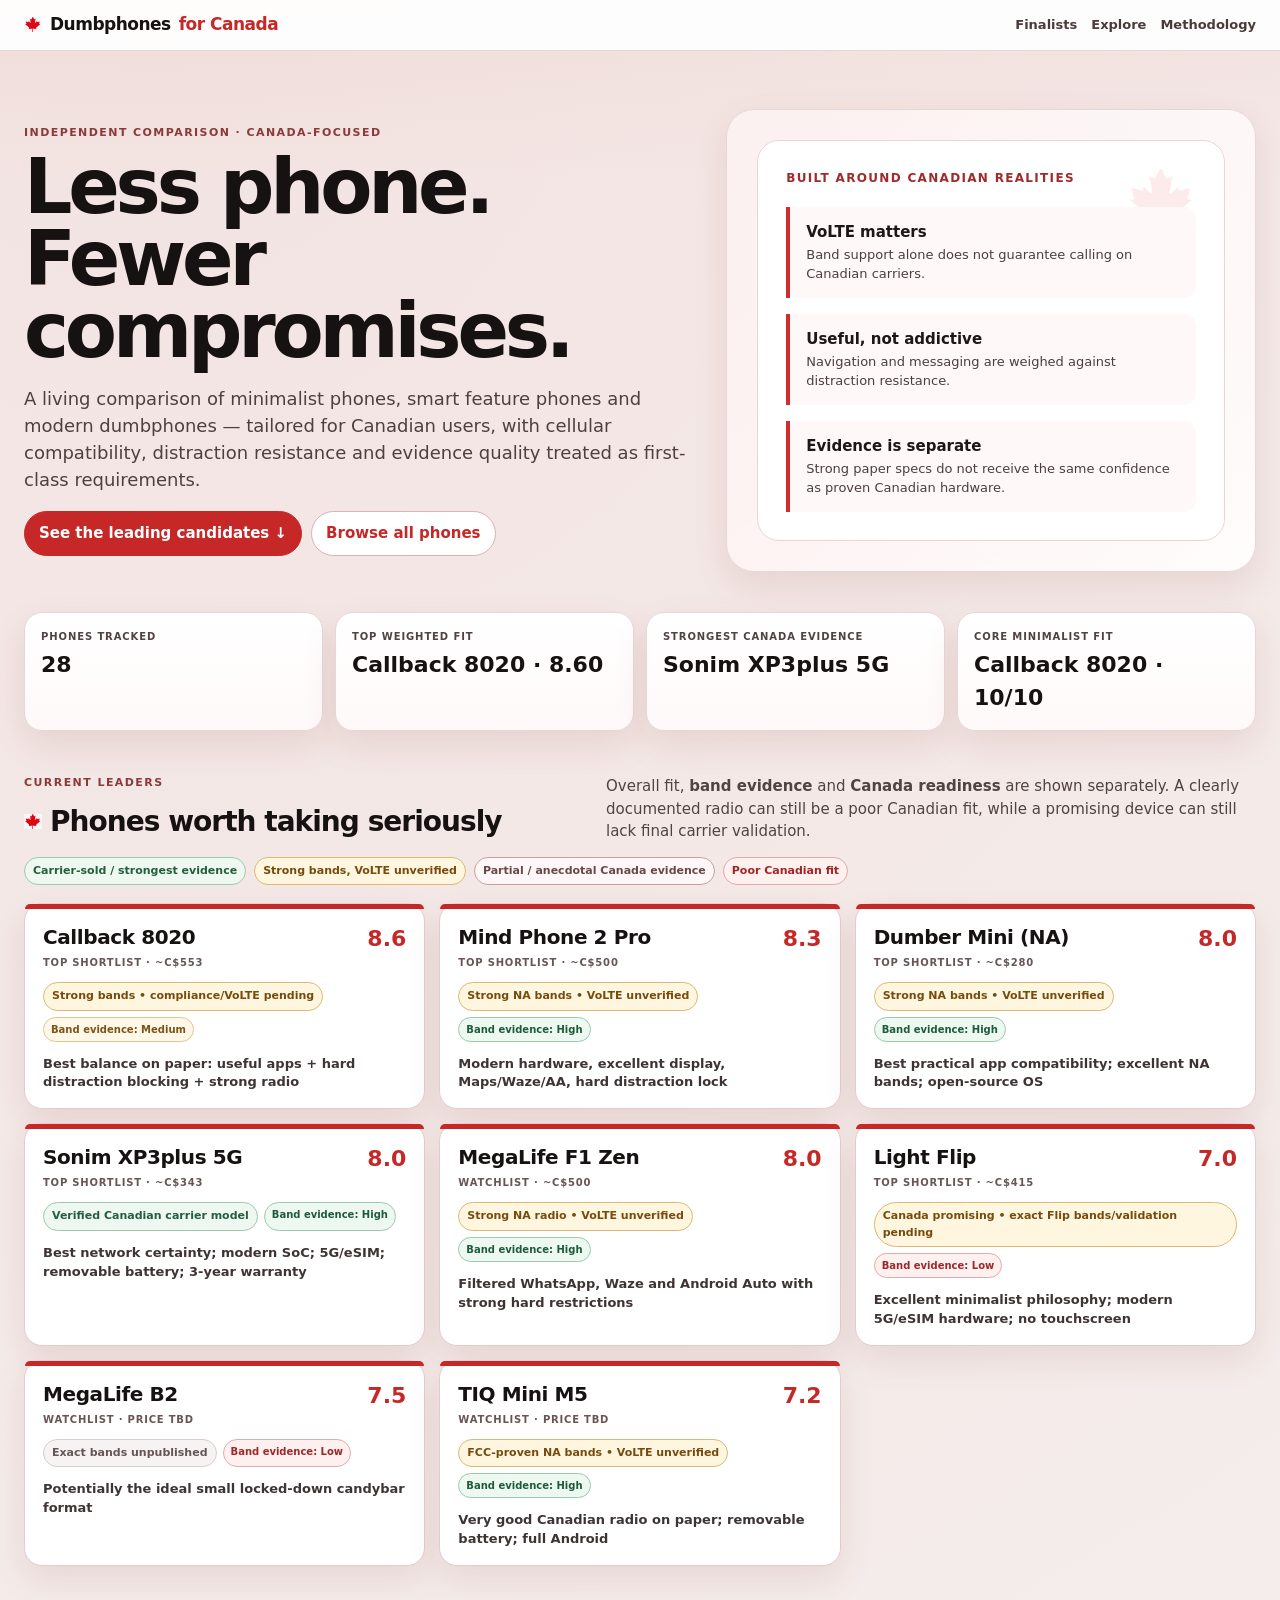
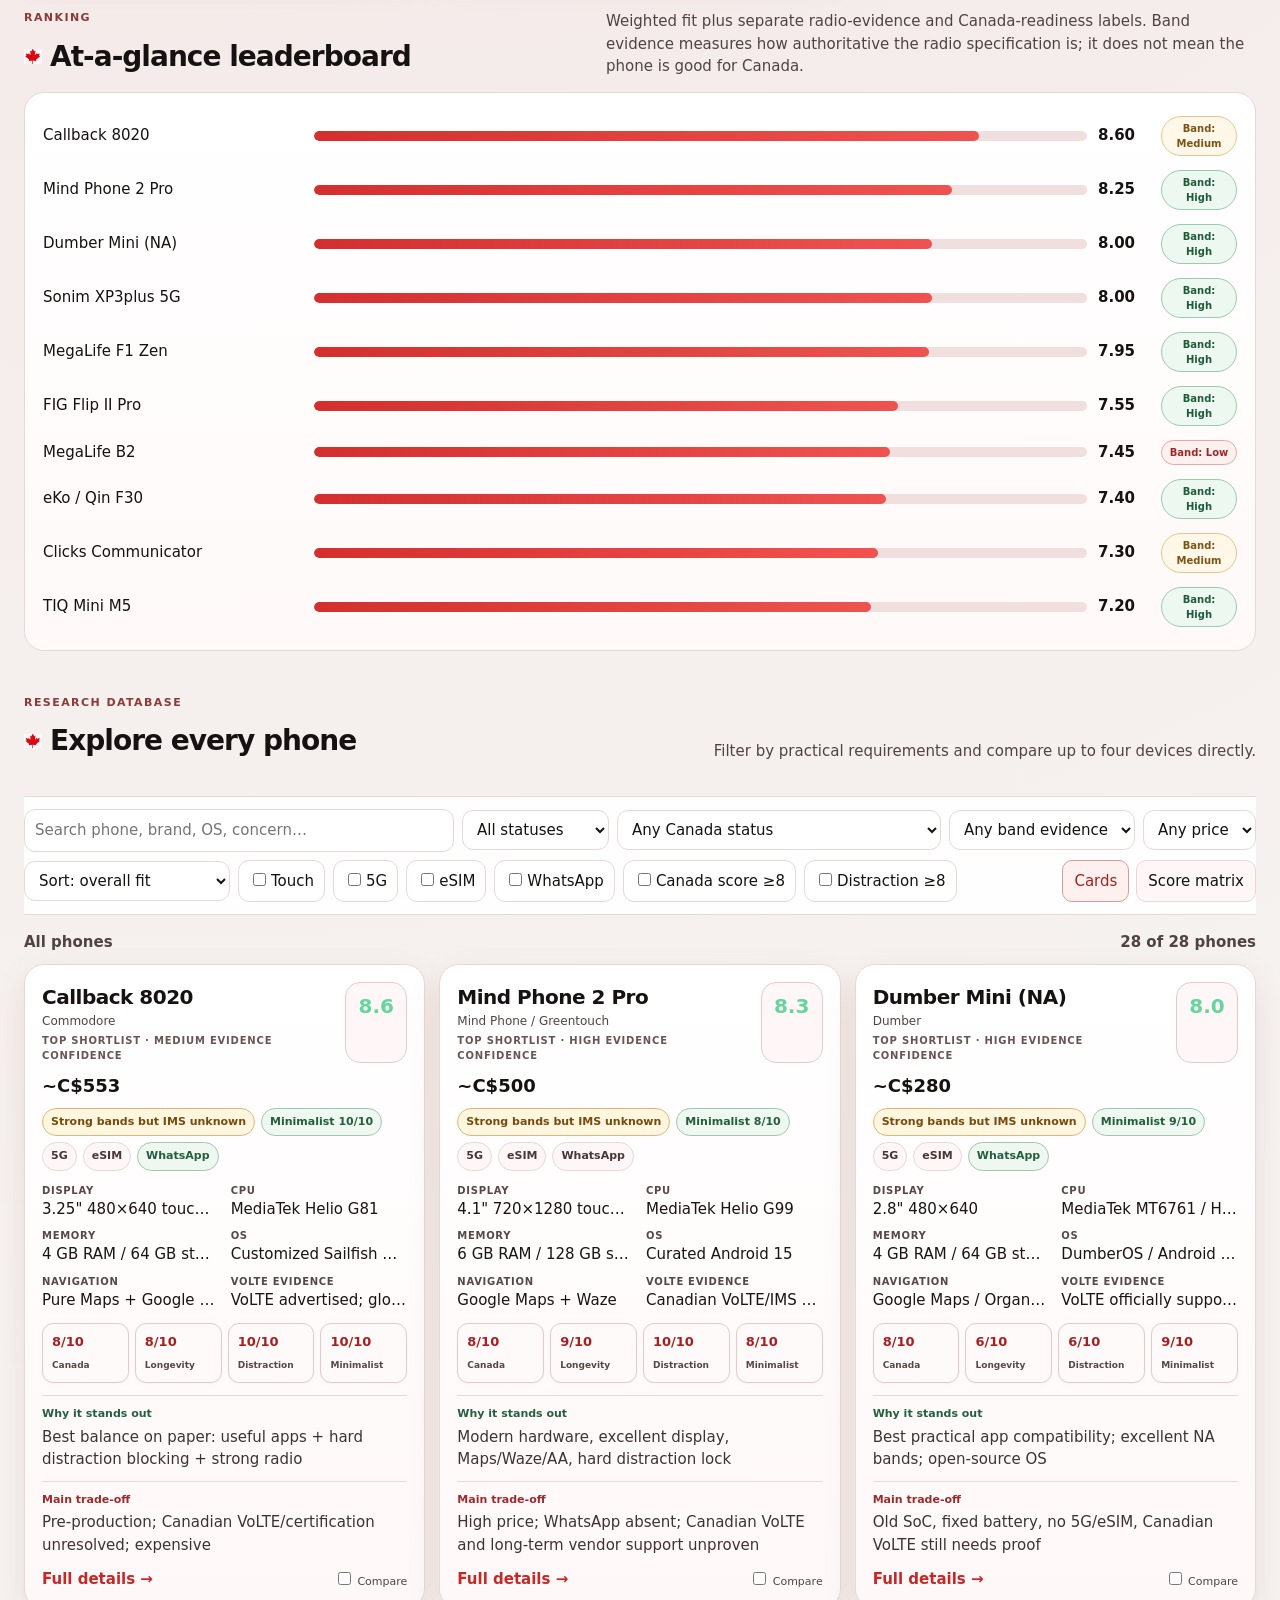
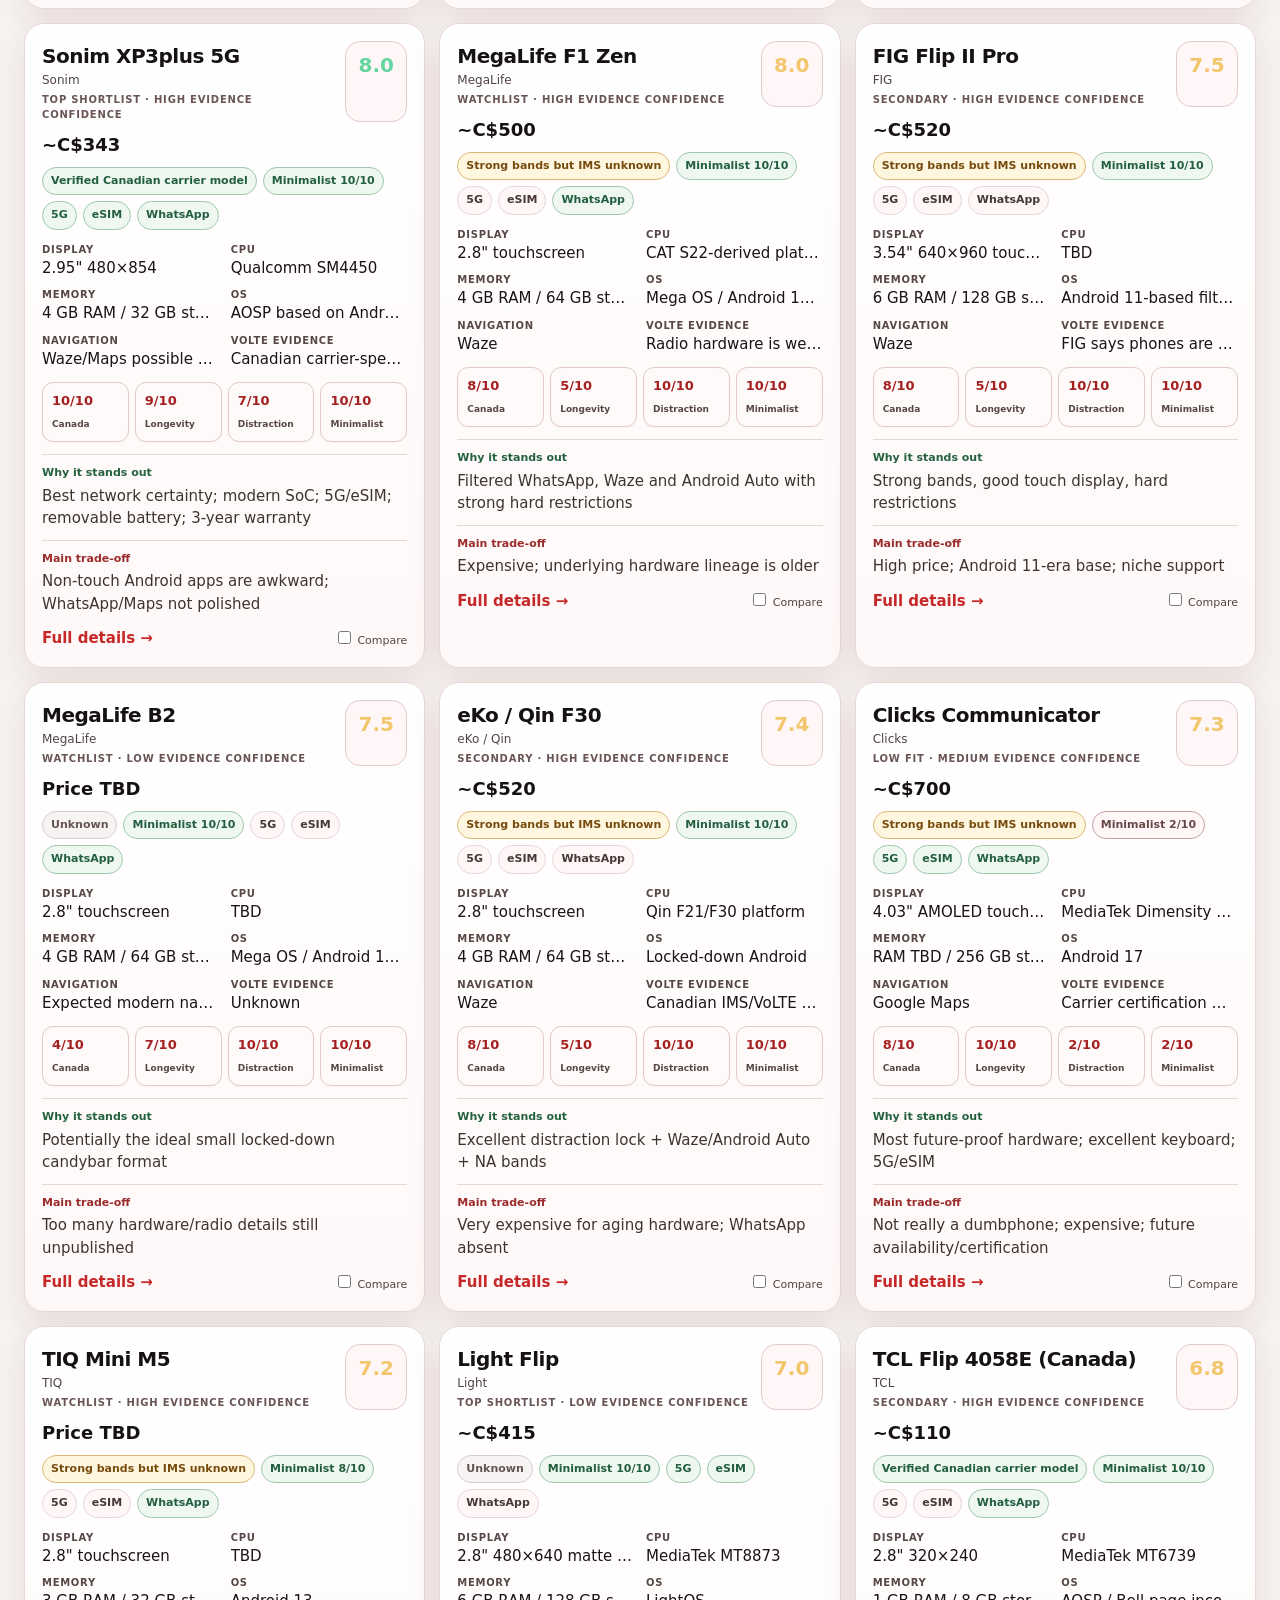
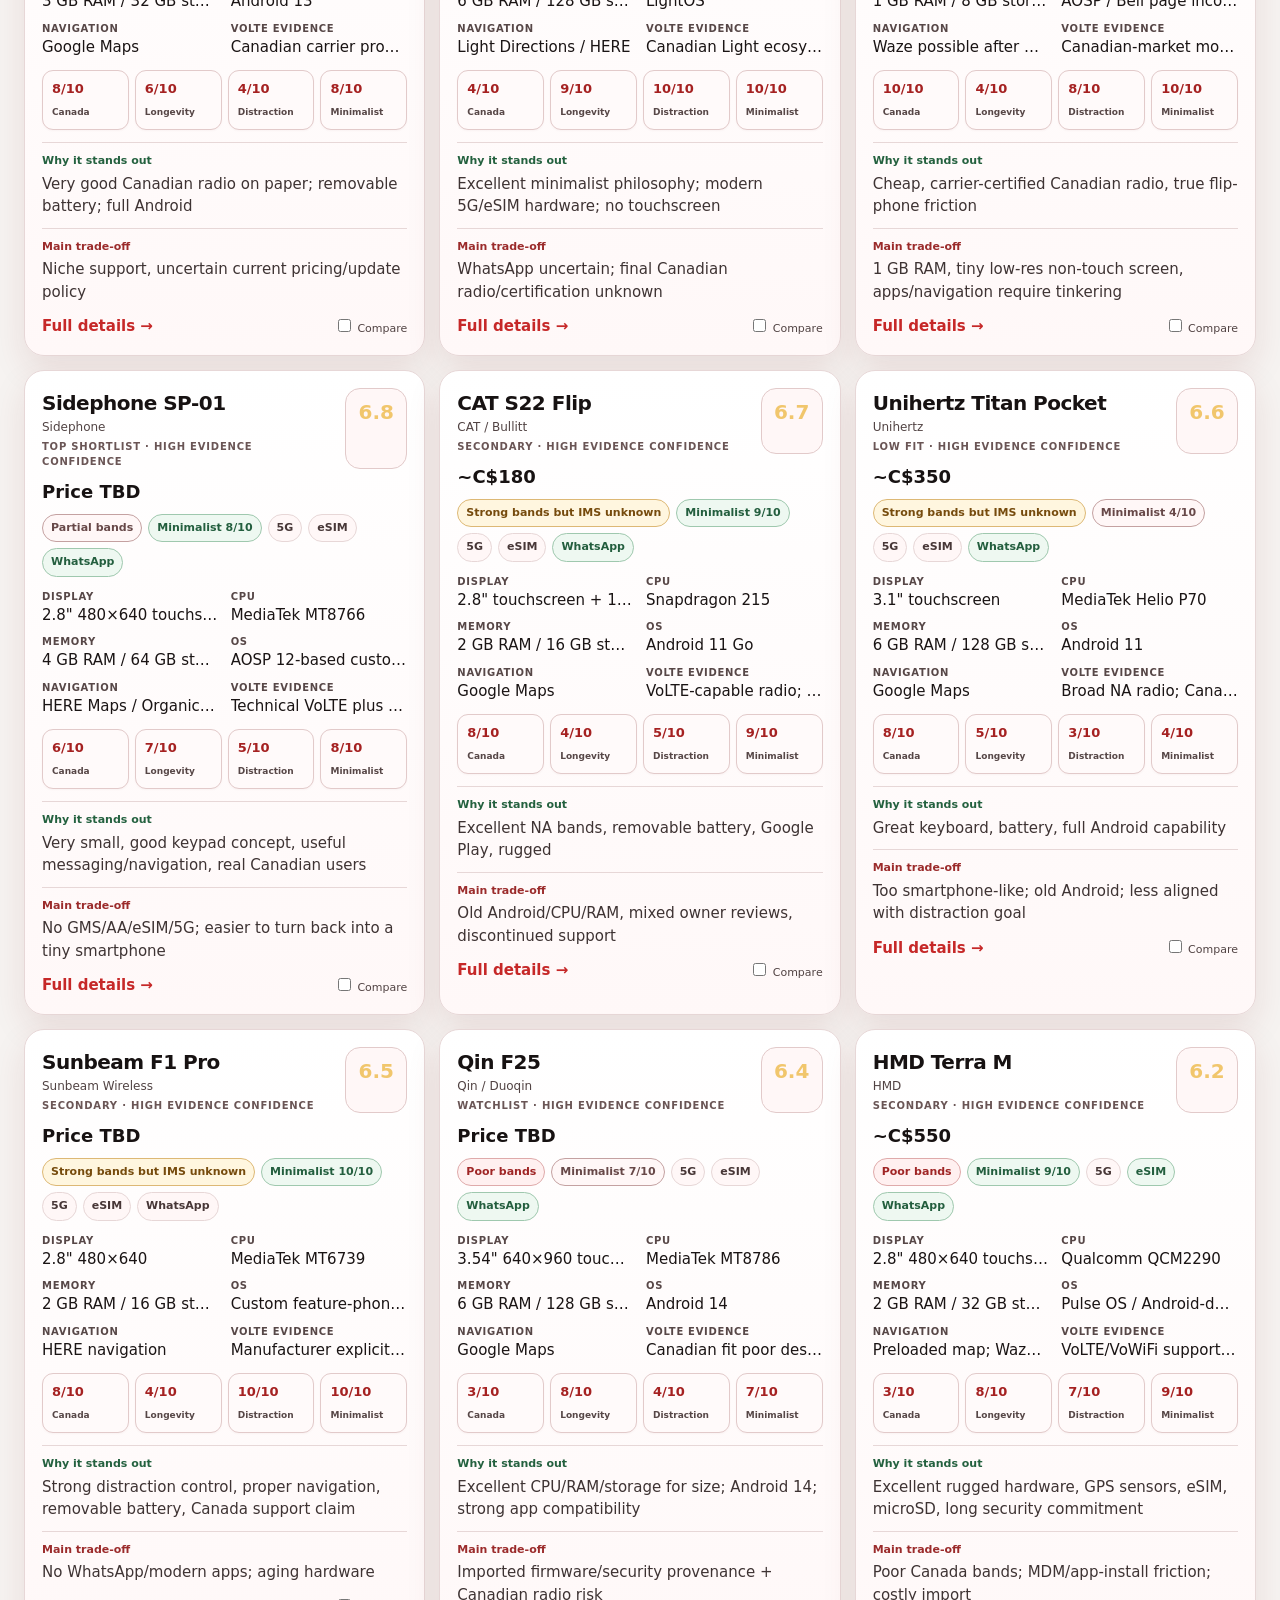
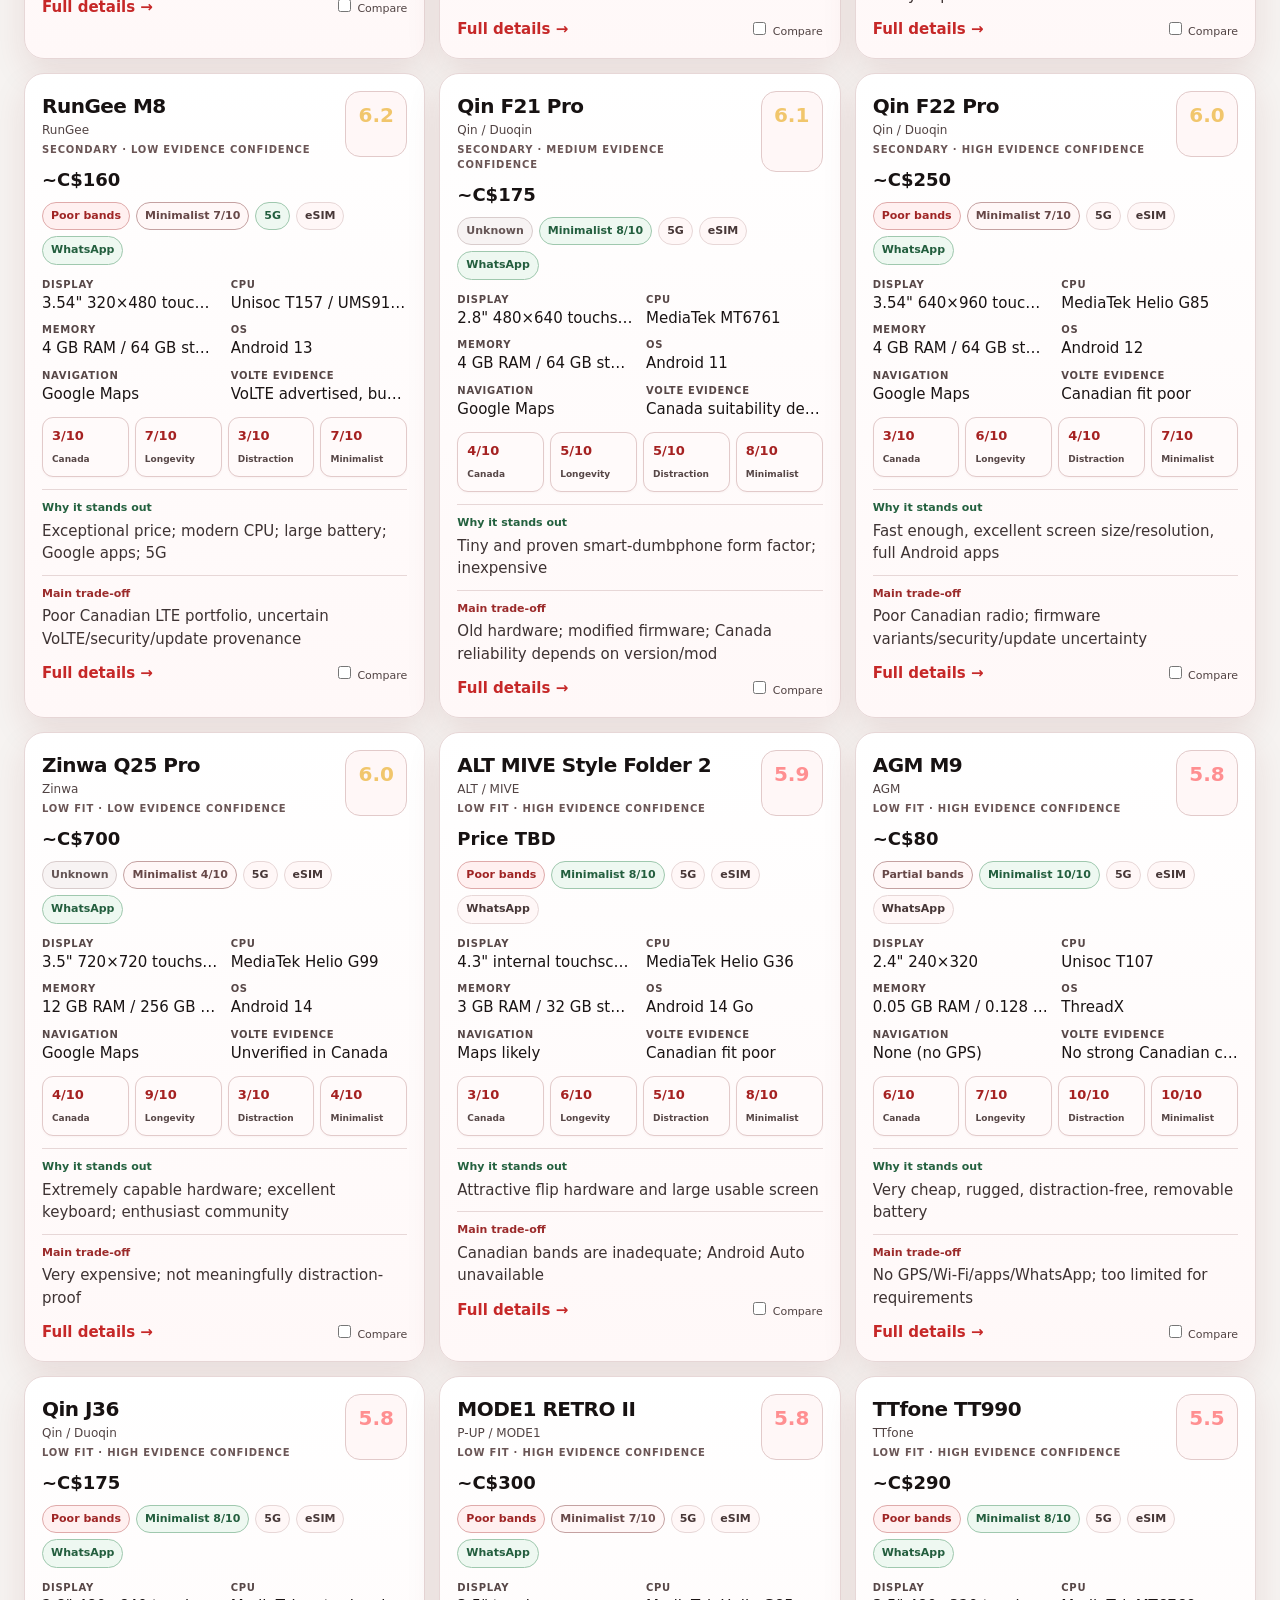
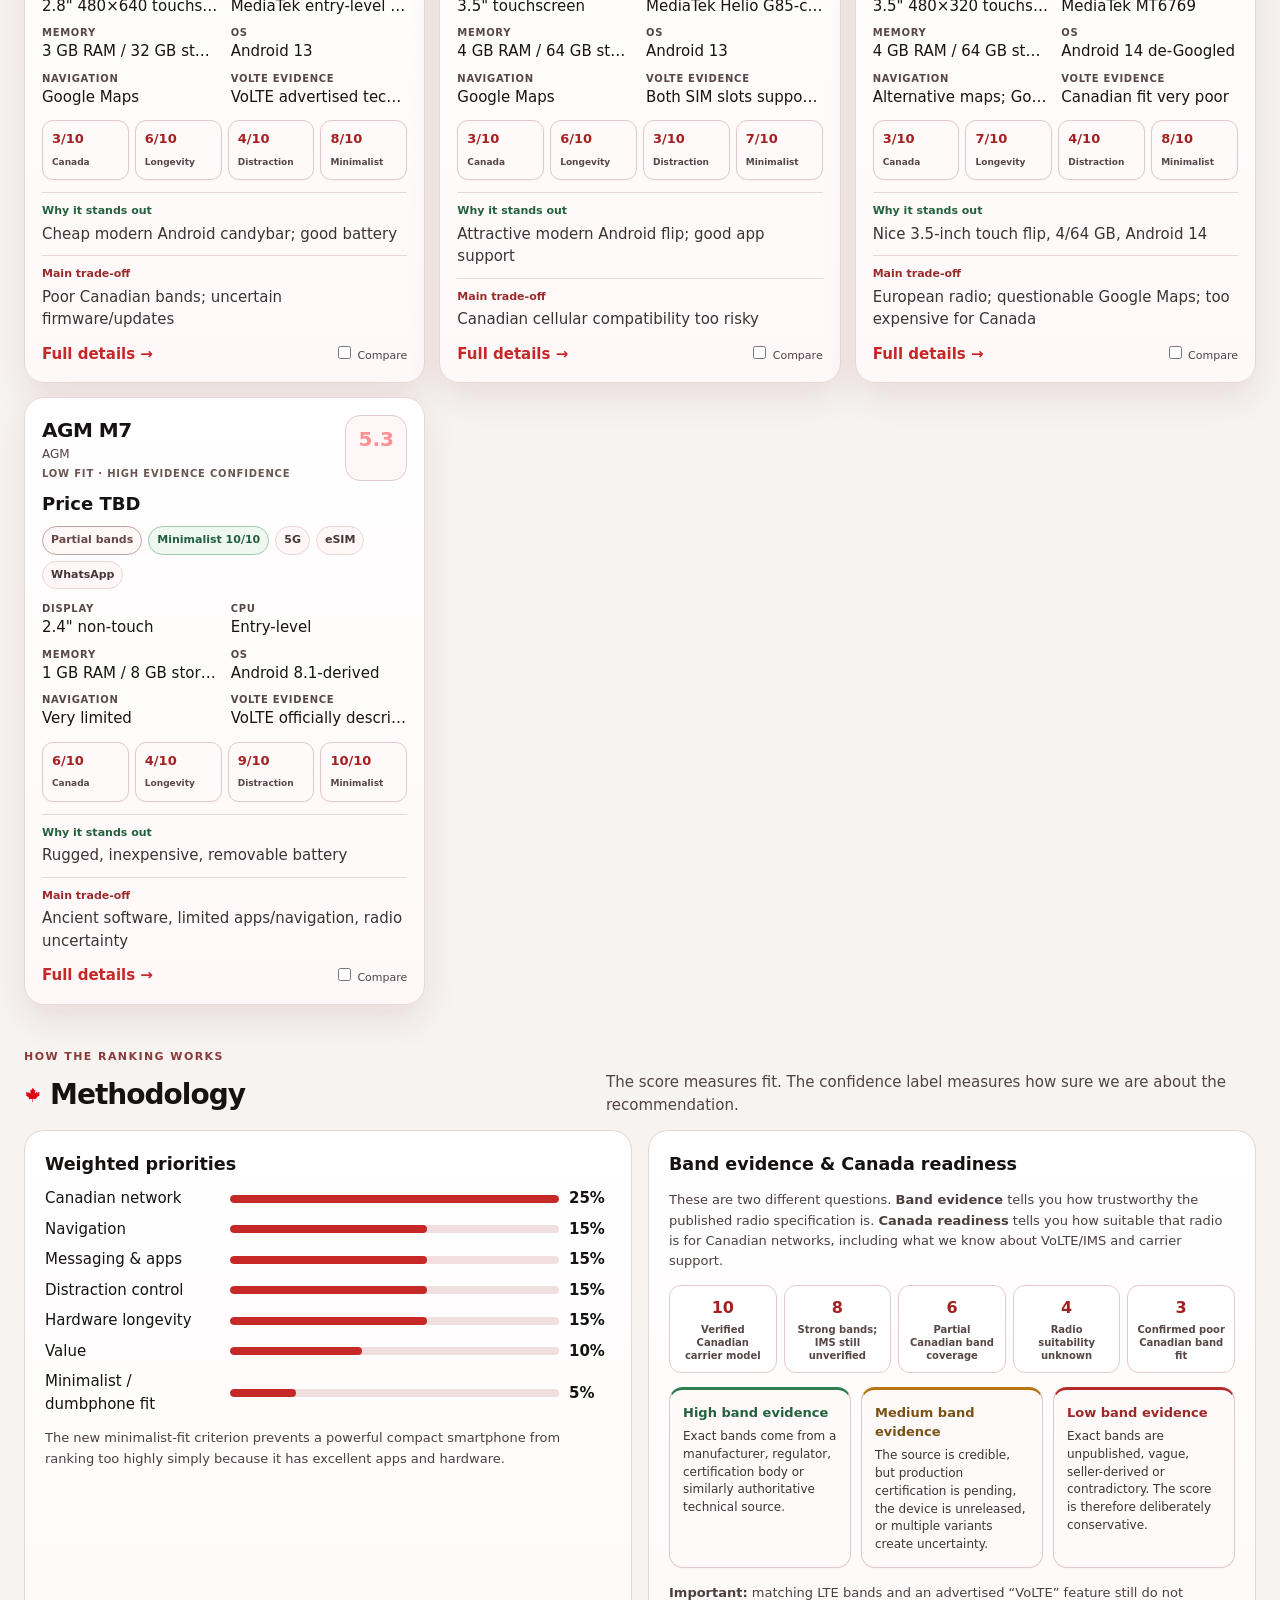
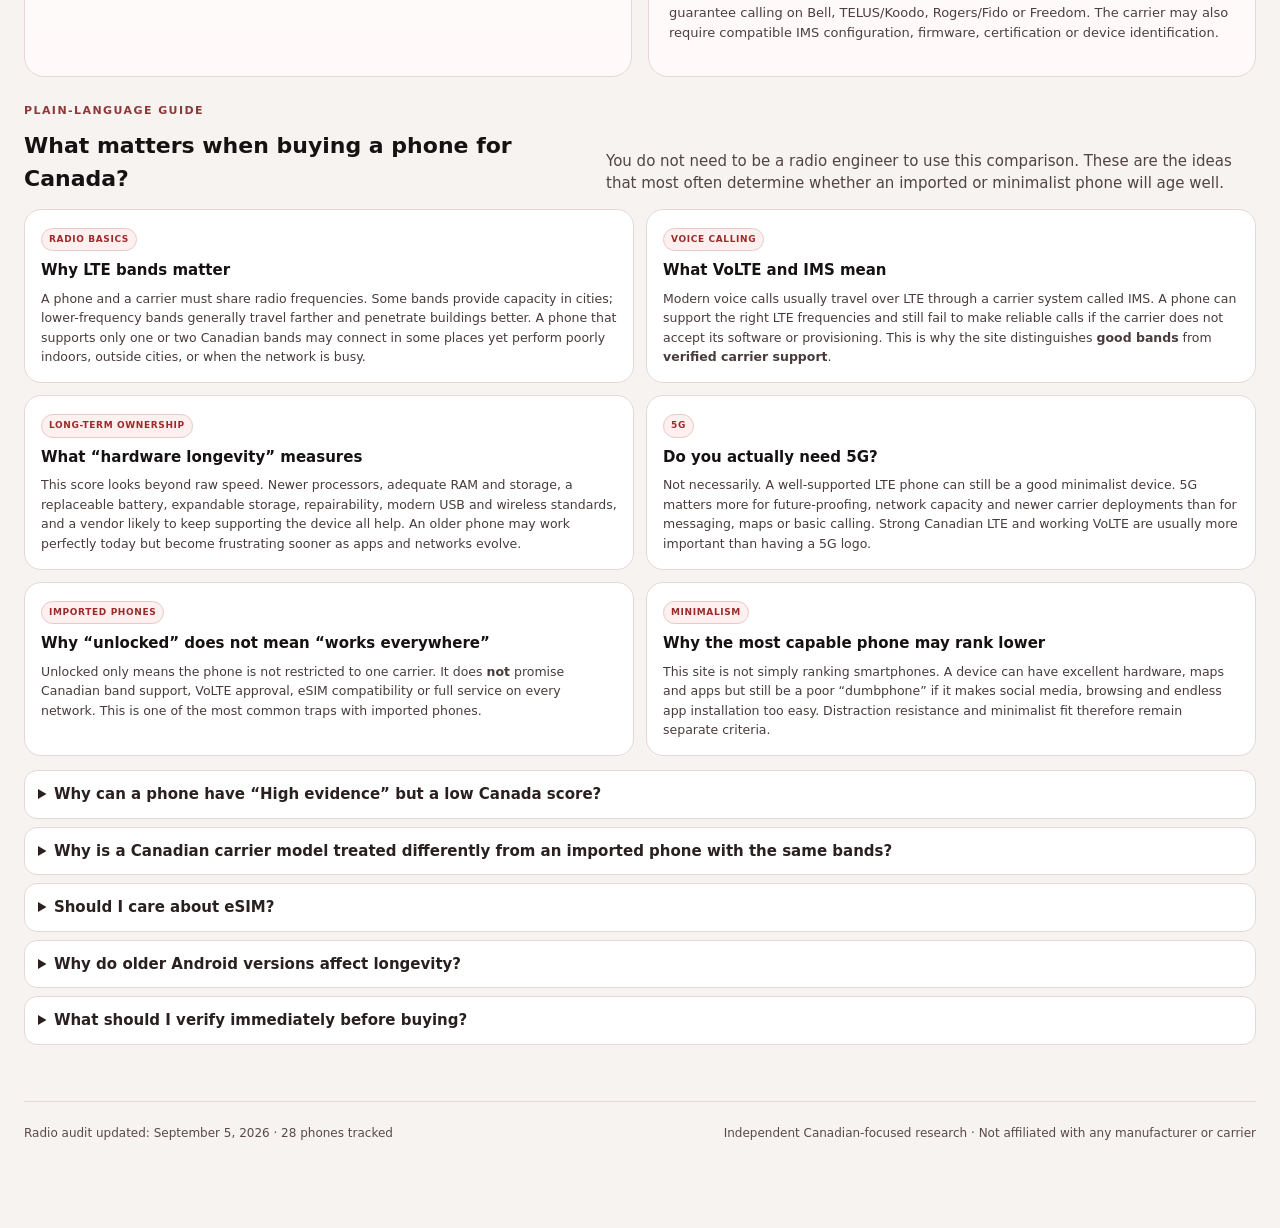
==== commit 2189444d: "Update index.html" ====
--- a/dumbphones/index.html
+++ b/dumbphones/index.html
@@ -23,26 +23,17 @@
 .action{border:1px solid var(--accent);background:var(--accent);color:#fff;padding:10px 14px;border-radius:999px;font-weight:780}.action.alt{background:#fff;border-color:#d8b3b3;color:var(--accent)}
 .hero-art{min-height:350px;border:1px solid var(--line);border-radius:28px;background:linear-gradient(145deg,rgba(198,40,40,.06),rgba(255,255,255,.7)),linear-gradient(180deg,#fffdfd,#fff5f5);position:relative;overflow:hidden;box-shadow:var(--shadow)}
 .hero-art:before{content:"";position:absolute;inset:12% 6% 9%;border:1px solid rgba(198,40,40,.16);border-radius:50%;transform:rotate(-7deg)}.hero-devices{position:absolute;inset:0;display:flex;justify-content:center;align-items:center;gap:24px}.hero-note{position:absolute;left:22px;bottom:18px;color:#5b4a4a;font-size:11px}
-.device{position:relative;background:linear-gradient(160deg,#202d3d,#080c13);border:2px solid #61738b;box-shadow:0 22px 40px rgba(0,0,0,.35)}.device:before{content:"";position:absolute;background:linear-gradient(160deg,#294664,#101925);border:1px solid #49617d}.device .keypad{position:absolute;display:grid;grid-template-columns:repeat(3,1fr);gap:4px}.device .keypad i{border:1px solid #42516a;background:#202d40;border-radius:4px}
-.hero-candy{width:105px;height:236px;border-radius:20px;transform:rotate(-10deg) translateY(14px)}.hero-candy:before{left:11px;right:11px;top:13px;height:94px;border-radius:9px}.hero-candy .keypad{left:12px;right:12px;bottom:14px;height:104px}
-.hero-flip{width:112px;height:214px;border-radius:20px;transform:rotate(6deg)}.hero-flip:before{left:11px;right:11px;top:12px;height:56px;border-radius:8px}.hero-flip .keypad{left:12px;right:12px;bottom:13px;height:83px}.hero-flip:after{content:"";position:absolute;left:-2px;right:-2px;top:77px;height:10px;background:#63758c;border-top:2px solid #8090a4;border-bottom:2px solid #2e3a4a}
 .stats{display:grid;grid-template-columns:repeat(4,1fr);gap:12px;margin:12px 0 36px}.stat{background:linear-gradient(180deg,#ffffff,#fff9f9);border:1px solid var(--line);border-radius:18px;padding:16px;box-shadow:var(--shadow)}.stat .k{color:var(--muted);font-size:10px;text-transform:uppercase;letter-spacing:.09em;font-weight:700}.stat .v{font-size:22px;font-weight:880;margin-top:4px}
 .section{margin-top:44px}.head{display:flex;justify-content:space-between;align-items:end;gap:18px;margin-bottom:14px}.head h2{font-size:28px;letter-spacing:-.035em;margin:0}.head p{margin:0;color:var(--muted);max-width:650px;font-weight:500}
-.legend{display:flex;gap:8px;flex-wrap:wrap;margin:10px 0 18px}.chip{font-size:11px;border:1px solid var(--line);border-radius:999px;padding:5px 8px;background:#fff7f7;color:#473737;font-weight:600}.chip.verified{border-color:#9fc8ae;background:#eef8f1;color:#235e3e}.chip.unverified{border-color:#ddb875;background:#fff6df;color:#764b0d}.chip.poor{border-color:#dfaaaa;background:#fff0f0;color:#9f2525}.chip.unknown{color:#c6d0df}.chip.partial{border-color:#c4a1a1;background:#fff7f7;color:#674848}
-.leaders{display:grid;grid-template-columns:repeat(auto-fit,minmax(245px,1fr));gap:14px}.leader{border:1px solid var(--line);border-radius:22px;background:linear-gradient(180deg,#ffffff,#fff8f8);overflow:hidden;box-shadow:var(--shadow)}.visual{display:none}.leader-body{padding:15px}.leader-title{display:flex;justify-content:space-between;gap:10px;align-items:start}.leader h3{font-size:18px;margin:0;letter-spacing:-.02em}.fit{font-size:18px;font-weight:900;color:var(--accent2)}.status{font-size:10px;text-transform:uppercase;letter-spacing:.08em;color:#5a4949;margin-top:3px}.leader .networkline{margin-top:9px}.leader .summary{font-size:12px;color:#3f3434;margin-top:8px}
-/* Distinct original finalist illustrations */
-.phoneart{position:relative;background:#101824;border:2px solid #667990;box-shadow:0 18px 30px rgba(0,0,0,.3)}.phoneart:before{content:"";position:absolute;border:1px solid #47617f;background:linear-gradient(160deg,#294663,#111925)}.phoneart:after{content:"";position:absolute;background:repeating-linear-gradient(90deg,#2a394e 0 12px,transparent 12px 17px),repeating-linear-gradient(0deg,#2a394e 0 9px,transparent 9px 14px);opacity:.95}
-.tall-candy{width:74px;height:154px;border-radius:14px}.tall-candy:before{left:8px;right:8px;top:9px;height:72px;border-radius:7px}.tall-candy:after{left:10px;right:10px;bottom:9px;height:54px;border-radius:5px}
-.mini-candy{width:67px;height:139px;border-radius:13px}.mini-candy:before{left:8px;right:8px;top:9px;height:57px;border-radius:6px}.mini-candy:after{left:9px;right:9px;bottom:9px;height:53px;border-radius:5px}
-.modular-candy{width:72px;height:145px;border-radius:14px}.modular-candy:before{left:8px;right:8px;top:9px;height:60px;border-radius:7px}.modular-candy:after{left:6px;right:6px;bottom:8px;height:56px;border:2px solid #445a74;border-radius:7px}
-.retro-flip,.sleek-flip,.rugged-flip,.sonim-flip{width:78px;height:150px;border-radius:15px}.retro-flip:before,.sleek-flip:before,.rugged-flip:before,.sonim-flip:before{left:9px;right:9px;top:9px;height:47px;border-radius:7px}.retro-flip:after,.sleek-flip:after,.rugged-flip:after,.sonim-flip:after{left:9px;right:9px;bottom:9px;height:49px;border-radius:5px}.hinge{position:absolute;left:-3px;right:-3px;top:66px;height:8px;background:#6d8097;border-radius:3px;z-index:3}.rugged-flip,.sonim-flip{width:86px;height:158px;border-width:5px;border-radius:20px}.rugged-flip .hinge,.sonim-flip .hinge{left:-6px;right:-6px}.sleek-flip{width:72px;height:148px;border-radius:12px;border-color:#7b8697}.retro-flip{border-radius:18px}
-.bars{border:1px solid var(--line);border-radius:20px;background:linear-gradient(180deg,#ffffff,#fff9f9);padding:16px 18px}.bar{display:grid;grid-template-columns:minmax(155px,260px) 1fr 52px 76px;gap:11px;align-items:center;padding:7px 0}.track{height:10px;background:#202d45;border-radius:99px;overflow:hidden}.fill{height:100%;background:linear-gradient(90deg,#d32f2f,#ef5350);border-radius:inherit}.conf{font-size:10px;border-radius:999px;padding:4px 7px;text-align:center;border:1px solid var(--line)}.conf.High{color:#1f5b3b;border-color:#9bcab1;background:#edf8f1}.conf.Medium{color:#7b5316;border-color:#e4c68d;background:#fff8e8}.conf.Low{color:#9c2929;border-color:#e3aaaa;background:#fff0f0}
-.toolbar{position:sticky;top:45px;z-index:40;background:rgba(255,255,255,.93);backdrop-filter:blur(14px);border-top:1px solid var(--line);border-bottom:1px solid var(--line);padding:12px 0;margin-top:34px}.controls{display:flex;gap:8px;flex-wrap:wrap;align-items:center}.control{background:#fff;border:1px solid var(--line);color:var(--text);border-radius:11px;padding:9px 10px}.search{min-width:275px;flex:1}.toggle{cursor:pointer;user-select:none}.toggle input{margin-right:5px}.views{margin-left:auto;display:flex;gap:7px}.btn{background:var(--panel2);border:1px solid var(--line);color:var(--text);padding:9px 11px;border-radius:10px;cursor:pointer}.btn.active,.btn:hover{background:#1b3151;border-color:#4b79ad}
-.resulthead{display:flex;justify-content:space-between;margin:16px 0 10px;color:var(--muted);font-weight:600}.cards{display:grid;grid-template-columns:repeat(auto-fill,minmax(320px,1fr));gap:14px}.card{background:linear-gradient(180deg,#ffffff,#fff8f8);border:1px solid var(--line);border-radius:20px;padding:17px;box-shadow:var(--shadow);transition:.17s transform,.17s border-color}.card:hover{transform:translateY(-2px);border-color:#dd9999}.cardtop{display:flex;justify-content:space-between;gap:12px}.title{font-size:20px;font-weight:870;letter-spacing:-.025em}.brand{font-size:12px;color:var(--muted)}.score{min-width:62px;text-align:center;padding:8px;border:1px solid #2e4b73;background:#0c1426;border-radius:15px;font-size:20px;font-weight:900}.price{font-size:18px;font-weight:820;margin:9px 0}.badges{display:flex;gap:6px;flex-wrap:wrap;margin-bottom:12px}.specs{display:grid;grid-template-columns:1fr 1fr;gap:8px 12px}.spec{min-width:0}.label{font-size:10px;text-transform:uppercase;letter-spacing:.07em;color:var(--muted)}.value{white-space:nowrap;overflow:hidden;text-overflow:ellipsis}.metrics{display:grid;grid-template-columns:repeat(4,1fr);gap:6px;margin:12px 0}.metric{background:#fffafa;border:1px solid #e2caca;border-radius:11px;padding:8px 9px;box-shadow:0 1px 2px rgba(115,40,40,.04)}.metric b{display:block;font-size:13px;color:#a52121}.metric span{font-size:9px;color:#574747;font-weight:700}.why{border-top:1px solid var(--line);padding-top:10px;margin-top:10px}.why strong{display:block;font-size:11px;margin-bottom:3px}.good{color:#bdf2d7}.trade{color:#ffc6c6}.cardfoot{display:flex;justify-content:space-between;align-items:center;margin-top:12px}.more{color:var(--accent);font-weight:700;cursor:pointer}.compare{font-size:11px;color:var(--muted)}
-.matrix{overflow:auto;border:1px solid var(--line);border-radius:18px;background:#fff}table{border-collapse:collapse;width:100%;min-width:1180px}th,td{padding:10px 11px;border-bottom:1px solid var(--line);text-align:left}th{position:sticky;top:0;background:#fff0f0;font-size:11px;z-index:2;color:#2a1f1f}td.num{text-align:center;font-weight:850}.s1{background:#3b1d28}.s2{background:#47232b}.s3{background:#56302f}.s4{background:#634033}.s5{background:#625234}.s6{background:#59603a}.s7{background:#456a45}.s8{background:#36724f}.s9{background:#28785a}.s10{background:#1f7f64}
+.legend{display:flex;gap:8px;flex-wrap:wrap;margin:10px 0 18px}.chip{font-size:11px;border:1px solid var(--line);border-radius:999px;padding:5px 8px;background:#fff7f7;color:#473737;font-weight:750}.chip.verified{border-color:#9fc8ae;background:#eef8f1;color:#235e3e}.chip.unverified{border-color:#ddb875;background:#fff6df;color:#764b0d}.chip.poor{border-color:#dfaaaa;background:#fff0f0;color:#9f2525}.chip.unknown{border-color:#d8cccc;background:#f7f3f3;color:#655555}.chip.partial{border-color:#c4a1a1;background:#fff7f7;color:#674848}
+.leaders{display:grid;grid-template-columns:repeat(auto-fit,minmax(245px,1fr));gap:14px}.leader{border:1px solid var(--line);border-radius:22px;background:linear-gradient(180deg,#ffffff,#fff8f8);overflow:hidden;box-shadow:var(--shadow)}.visual{display:none}.leader-body{padding:15px}.leader-title{display:flex;justify-content:space-between;gap:10px;align-items:start}.leader h3{font-size:18px;margin:0;letter-spacing:-.02em}.fit{font-size:18px;font-weight:900;color:var(--accent2)}.status{font-size:10px;text-transform:uppercase;letter-spacing:.08em;color:#6a5555;margin-top:3px;font-weight:700}.leader .networkline{margin-top:9px}.leader .summary{font-size:13px;color:#3f3434;margin-top:8px;font-weight:600;line-height:1.45}
+.bars{border:1px solid var(--line);border-radius:20px;background:linear-gradient(180deg,#ffffff,#fff9f9);padding:16px 18px}.bar{display:grid;grid-template-columns:minmax(155px,260px) 1fr 52px 76px;gap:11px;align-items:center;padding:7px 0}.track{height:10px;background:#f1dede;border-radius:99px;overflow:hidden}.fill{height:100%;background:linear-gradient(90deg,#d32f2f,#ef5350);border-radius:inherit}.conf{font-size:10px;border-radius:999px;padding:4px 7px;text-align:center;border:1px solid var(--line);font-weight:800}.conf.High{color:#1f5b3b;border-color:#9bcab1;background:#edf8f1}.conf.Medium{color:#7b5316;border-color:#e4c68d;background:#fff8e8}.conf.Low{color:#9c2929;border-color:#e3aaaa;background:#fff0f0}
+.toolbar{position:sticky;top:45px;z-index:40;background:rgba(255,255,255,.93);backdrop-filter:blur(14px);border-top:1px solid var(--line);border-bottom:1px solid var(--line);padding:12px 0;margin-top:34px}.controls{display:flex;gap:8px;flex-wrap:wrap;align-items:center}.control{background:#fff;border:1px solid var(--line);color:var(--text);border-radius:11px;padding:9px 10px}.search{min-width:275px;flex:1}.toggle{cursor:pointer;user-select:none}.toggle input{margin-right:5px}.views{margin-left:auto;display:flex;gap:7px}.btn{background:var(--panel2);border:1px solid var(--line);color:var(--text);padding:9px 11px;border-radius:10px;cursor:pointer}.btn.active,.btn:hover{background:#fff0f0;border-color:#d79b9b;color:#a52121}
+.resulthead{display:flex;justify-content:space-between;margin:16px 0 10px;color:var(--muted);font-weight:600}.cards{display:grid;grid-template-columns:repeat(auto-fill,minmax(320px,1fr));gap:14px}.card{background:linear-gradient(180deg,#ffffff,#fff8f8);border:1px solid var(--line);border-radius:20px;padding:17px;box-shadow:var(--shadow);transition:.17s transform,.17s border-color}.card:hover{transform:translateY(-2px);border-color:#dd9999}.cardtop{display:flex;justify-content:space-between;gap:12px}.title{font-size:20px;font-weight:870;letter-spacing:-.025em}.brand{font-size:12px;color:var(--muted)}.score{min-width:62px;text-align:center;padding:8px;border:1px solid #e2caca;background:#fff7f7;border-radius:15px;font-size:20px;font-weight:900}.price{font-size:18px;font-weight:820;margin:9px 0}.badges{display:flex;gap:6px;flex-wrap:wrap;margin-bottom:12px}.specs{display:grid;grid-template-columns:1fr 1fr;gap:8px 12px}.spec{min-width:0}.label{font-size:10px;text-transform:uppercase;letter-spacing:.07em;color:#574747;font-weight:800}.value{white-space:nowrap;overflow:hidden;text-overflow:ellipsis;color:#1a1414}.metrics{display:grid;grid-template-columns:repeat(4,1fr);gap:6px;margin:12px 0}.metric{background:#fffafa;border:1px solid #e2caca;border-radius:11px;padding:8px 9px;box-shadow:0 1px 2px rgba(115,40,40,.04)}.metric b{display:block;font-size:13px;color:#a52121}.metric span{font-size:9px;color:#574747;font-weight:700}.why{border-top:1px solid var(--line);padding-top:10px;margin-top:10px;color:#3e3333}.why strong{display:block;font-size:11px;margin-bottom:3px}.good{color:#24613f}.trade{color:#9b2b2b}.cardfoot{display:flex;justify-content:space-between;align-items:center;margin-top:12px}.more{color:var(--accent);font-weight:700;cursor:pointer}.compare{font-size:11px;color:var(--muted)}
+.matrix{overflow:auto;border:1px solid var(--line);border-radius:18px;background:#fff}table{border-collapse:collapse;width:100%;min-width:1180px}th,td{padding:10px 11px;border-bottom:1px solid var(--line);text-align:left}th{position:sticky;top:0;background:#fff0f0;font-size:11px;z-index:2;color:#2a1f1f}td.num{text-align:center;font-weight:850;color:#2a1f1f}.s1{background:#fff0f0}.s2{background:#fceded}.s3{background:#f9eaea}.s4{background:#f7e9e2}.s5{background:#f4ede0}.s6{background:#eef0df}.s7{background:#e9f2e5}.s8{background:#e4f4e8}.s9{background:#def5e6}.s10{background:#d8f4e3}
 .method{display:grid;grid-template-columns:1fr 1fr;gap:16px}.panel{background:linear-gradient(180deg,#ffffff,#fff9f9);border:1px solid var(--line);border-radius:20px;padding:20px}.panel h3{margin:0 0 10px}.weight{display:grid;grid-template-columns:175px 1fr 42px;gap:10px;align-items:center;margin:8px 0}.wtrack{height:8px;border-radius:99px;background:#f1dede;overflow:hidden}.wfill{height:100%;background:var(--accent);border-radius:inherit}.note{color:#4c3f3f;font-size:13px;font-weight:500;line-height:1.55}.confidence-guide{display:grid;grid-template-columns:repeat(3,1fr);gap:10px;margin-top:14px}.guide{border:1px solid #e2caca;border-radius:14px;padding:13px;background:#fffafa;color:#3e3333;font-size:12px;line-height:1.48;box-shadow:0 1px 2px rgba(115,40,40,.04)}.guide b{display:block;margin-bottom:6px;font-size:13px}.guide.high{border-top:3px solid #2f7d50}.guide.medium{border-top:3px solid #b87412}.guide.low{border-top:3px solid #b52b2b}.readiness-scale{display:grid;grid-template-columns:repeat(5,1fr);gap:7px;margin:14px 0}.readiness-step{border:1px solid #e2caca;background:#fff;border-radius:12px;padding:10px 8px;text-align:center}.readiness-step b{display:block;color:#a52121;font-size:16px}.readiness-step span{display:block;font-size:10px;line-height:1.3;margin-top:3px;color:#574747;font-weight:700}.learn{margin-top:18px}.learn-grid{display:grid;grid-template-columns:repeat(2,1fr);gap:12px}.learn-card{background:#fff;border:1px solid var(--line);border-radius:17px;padding:16px}.learn-card h4{margin:0 0 7px;font-size:15px}.learn-card p{margin:0;color:#4a3b3b;font-size:12.5px;line-height:1.55}.learn-card .mini-label{display:inline-block;margin-bottom:8px;padding:4px 7px;border-radius:999px;background:#fff0f0;border:1px solid #e4caca;color:#9b2b2b;font-size:9px;text-transform:uppercase;letter-spacing:.07em;font-weight:800}.faq{margin-top:14px;display:grid;gap:8px}.faq details{border:1px solid var(--line);border-radius:13px;background:#fff;padding:0 13px}.faq summary{cursor:pointer;font-weight:780;padding:12px 0;color:#2b2020}.faq details p{margin:0 0 13px;color:#4a3b3b;font-size:12.5px;line-height:1.55}
 footer{margin-top:56px;padding-top:22px;border-top:1px solid var(--line);display:flex;justify-content:space-between;gap:20px;flex-wrap:wrap;color:#5a4848;font-size:12px;font-weight:500}
-.hidden{display:none!important}.modal{position:fixed;inset:0;z-index:80;background:rgba(3,7,15,.78);display:flex;align-items:center;justify-content:center;padding:20px}.modalcard{width:min(1080px,96vw);max-height:90vh;overflow:auto;background:#fff;border:1px solid #e3c9c9;border-radius:22px;padding:22px;box-shadow:0 30px 90px rgba(115,40,40,.18)}.close{float:right}.detailgrid{display:grid;grid-template-columns:repeat(3,1fr);gap:11px;margin:16px 0}.detail{background:#0c1424;border:1px solid var(--line);padding:11px;border-radius:13px}.dock{position:fixed;left:50%;bottom:18px;transform:translateX(-50%);z-index:70;background:#131d31;border:1px solid #3a5881;border-radius:16px;padding:10px 12px;box-shadow:var(--shadow);display:flex;align-items:center;gap:9px}.comparegrid{display:grid;grid-template-columns:185px repeat(var(--cols),minmax(190px,1fr));border:1px solid var(--line);border-radius:15px;overflow:auto}.comparegrid>div{padding:10px;border-right:1px solid var(--line);border-bottom:1px solid var(--line);min-width:170px}.rowlabel{background:#121e33;color:var(--muted);font-weight:750}.empty{padding:48px;text-align:center;color:var(--muted)}
+.hidden{display:none!important}.modal{position:fixed;inset:0;z-index:80;background:rgba(43,28,28,.58);display:flex;align-items:center;justify-content:center;padding:20px}.modalcard{width:min(1080px,96vw);max-height:90vh;overflow:auto;background:#fff;border:1px solid #e3c9c9;border-radius:22px;padding:22px;box-shadow:0 30px 90px rgba(115,40,40,.18)}.close{float:right}.detailgrid{display:grid;grid-template-columns:repeat(3,1fr);gap:11px;margin:16px 0}.detail{background:#fffafa;border:1px solid #e7d7d7;padding:11px;border-radius:13px}.dock{position:fixed;left:50%;bottom:18px;transform:translateX(-50%);z-index:70;background:#fff;border:1px solid #d9bcbc;border-radius:16px;padding:10px 12px;box-shadow:0 14px 34px rgba(118,30,30,.14);display:flex;align-items:center;gap:9px;color:#2a1f1f}.comparegrid{display:grid;grid-template-columns:185px repeat(var(--cols),minmax(190px,1fr));border:1px solid var(--line);border-radius:15px;overflow:auto;background:#fff}.comparegrid>div{padding:10px;border-right:1px solid var(--line);border-bottom:1px solid var(--line);min-width:170px}.rowlabel{background:#fff0f0;color:#4a3b3b;font-weight:750}.empty{padding:48px;text-align:center;color:var(--muted)}
 @media(max-width:900px){.hero{grid-template-columns:1fr}.stats{grid-template-columns:1fr 1fr}.method{grid-template-columns:1fr}.learn-grid{grid-template-columns:1fr}.readiness-scale{grid-template-columns:repeat(3,1fr)}.views{margin-left:0}.bar{grid-template-columns:130px 1fr 46px}.bar .conf{display:none}}
 @media(max-width:560px){.shell{padding:0 14px 72px}.nav{padding:11px 14px}.navlinks{display:none}.stats{grid-template-columns:1fr}.cards{grid-template-columns:1fr}.detailgrid{grid-template-columns:1fr}.metrics{grid-template-columns:1fr 1fr}.weight{grid-template-columns:120px 1fr 38px}.confidence-guide{grid-template-columns:1fr}.readiness-scale{grid-template-columns:1fr 1fr}.panel{padding:16px}}
 
@@ -52,17 +43,6 @@
 .leafmark{position:absolute;width:86px;height:86px;left:14px;bottom:10px;object-fit:contain;opacity:.10}
 
 
-body{color:#171212}
-.hero p,.head p,.leader .summary,.note,.resulthead,.brand,.status,.hero-note,footer{color:#4a3b3b!important}
-.leader .summary{font-size:13px!important;font-weight:600!important;line-height:1.45}
-.leader .status{color:#6a5555!important;font-weight:700!important}
-.conf{font-weight:800!important}
-.chip{font-weight:750!important}
-.spec .value,.value{color:#1a1414!important}
-.spec .label,.label{color:#574747!important;font-weight:800!important}
-.why{color:#3e3333!important}
-.good{color:#24613f!important}
-.trade{color:#9b2b2b!important}
 
 
 /* v7 editorial finalists: no mock phone imagery */
@@ -249,179 +229,4 @@
 matrixBtn.onclick=()=>{cardsView.classList.add("hidden");matrixView.classList.remove("hidden");matrixBtn.classList.add("active");cardsBtn.classList.remove("active")};
 renderStats();renderLeaders();renderBars();refresh();updateDock();
 </script>
-</body></html><!doctype html>
-<html lang="en">
-<head>
-<meta charset="utf-8">
-<meta name="viewport" content="width=device-width,initial-scale=1">
-<meta name="description" content="Independent Canada-focused comparison of dumbphones, minimalist phones and smart feature phones, with Canadian carrier compatibility, evidence confidence and trade-offs made explicit.">
-<meta name="theme-color" content="#0a1020">
-<title>Dumbphones for Canada — Comparison & Research</title>
-<style>
-:root {
- --bg:#090f1c;--panel:#111b2e;--panel2:#17243b;--muted:#93a5bf;--text:#f2f6ff;
- --line:#273853;--accent:#76c7ff;--accent2:#70dfb0;--green:#64d59e;--amber:#f1c66c;
- --red:#ff8f91;--blue:#79aef8;--shadow:0 16px 42px rgba(0,0,0,.25)
-}
-*{box-sizing:border-box} html{scroll-behavior:smooth}
-body{margin:0;background:radial-gradient(circle at 12% -8%,#17345c 0,transparent 34%),radial-gradient(circle at 92% 5%,#18323d 0,transparent 30%),var(--bg);color:var(--text);font:15px/1.5 Inter,ui-sans-serif,system-ui,-apple-system,BlinkMacSystemFont,"Segoe UI",sans-serif}
-a{color:var(--accent);text-decoration:none}a:hover{text-decoration:underline}button,input,select{font:inherit}
-.shell{max-width:1500px;margin:auto;padding:0 24px 86px}
-nav{position:sticky;top:0;z-index:60;background:rgba(9,15,28,.88);backdrop-filter:blur(16px);border-bottom:1px solid rgba(255,255,255,.07)}
-.nav{max-width:1500px;margin:auto;padding:12px 24px;display:flex;align-items:center;gap:18px}.nav b{font-size:17px;letter-spacing:-.03em}.nav b span{color:var(--accent)}.navlinks{margin-left:auto;display:flex;gap:14px}.navlinks a{font-size:13px;color:#c9d6e8}
-.hero{padding:58px 0 28px;display:grid;grid-template-columns:1.17fr .83fr;gap:28px;align-items:center}.eyebrow{font-size:11px;text-transform:uppercase;letter-spacing:.13em;color:#9ed4fb;font-weight:850;margin-bottom:9px}
-h1{font-size:clamp(40px,6vw,76px);line-height:.95;letter-spacing:-.055em;margin:0 0 18px}.hero p{font-size:18px;color:#b4c2d4;max-width:830px}.actions{display:flex;gap:9px;flex-wrap:wrap;margin-top:18px}
-.action{border:1px solid #36547c;background:#172842;color:#eef7ff;padding:10px 14px;border-radius:999px;font-weight:780}.action.alt{background:transparent;border-color:#2d3f5b}
-.hero-art{min-height:350px;border:1px solid var(--line);border-radius:28px;background:linear-gradient(145deg,rgba(118,199,255,.10),rgba(112,223,176,.04)),linear-gradient(180deg,#131f35,#0e1729);position:relative;overflow:hidden;box-shadow:var(--shadow)}
-.hero-art:before{content:"";position:absolute;inset:12% 6% 9%;border:1px solid rgba(118,199,255,.18);border-radius:50%;transform:rotate(-7deg)}.hero-devices{position:absolute;inset:0;display:flex;justify-content:center;align-items:center;gap:24px}.hero-note{position:absolute;left:22px;bottom:18px;color:#8397b2;font-size:11px}
-.device{position:relative;background:linear-gradient(160deg,#202d3d,#080c13);border:2px solid #61738b;box-shadow:0 22px 40px rgba(0,0,0,.35)}.device:before{content:"";position:absolute;background:linear-gradient(160deg,#294664,#101925);border:1px solid #49617d}.device .keypad{position:absolute;display:grid;grid-template-columns:repeat(3,1fr);gap:4px}.device .keypad i{border:1px solid #42516a;background:#202d40;border-radius:4px}
-.hero-candy{width:105px;height:236px;border-radius:20px;transform:rotate(-10deg) translateY(14px)}.hero-candy:before{left:11px;right:11px;top:13px;height:94px;border-radius:9px}.hero-candy .keypad{left:12px;right:12px;bottom:14px;height:104px}
-.hero-flip{width:112px;height:214px;border-radius:20px;transform:rotate(6deg)}.hero-flip:before{left:11px;right:11px;top:12px;height:56px;border-radius:8px}.hero-flip .keypad{left:12px;right:12px;bottom:13px;height:83px}.hero-flip:after{content:"";position:absolute;left:-2px;right:-2px;top:77px;height:10px;background:#63758c;border-top:2px solid #8090a4;border-bottom:2px solid #2e3a4a}
-.stats{display:grid;grid-template-columns:repeat(4,1fr);gap:12px;margin:12px 0 36px}.stat{background:linear-gradient(180deg,#131e32,#0e1728);border:1px solid var(--line);border-radius:18px;padding:16px;box-shadow:var(--shadow)}.stat .k{color:var(--muted);font-size:10px;text-transform:uppercase;letter-spacing:.09em}.stat .v{font-size:22px;font-weight:880;margin-top:4px}
-.section{margin-top:44px}.head{display:flex;justify-content:space-between;align-items:end;gap:18px;margin-bottom:14px}.head h2{font-size:28px;letter-spacing:-.035em;margin:0}.head p{margin:0;color:var(--muted);max-width:650px}
-.legend{display:flex;gap:8px;flex-wrap:wrap;margin:10px 0 18px}.chip{font-size:11px;border:1px solid var(--line);border-radius:999px;padding:5px 8px;background:#18253b;color:#dce8f7}.chip.verified{border-color:rgba(100,213,158,.38);background:rgba(100,213,158,.10);color:#bdf2d7}.chip.unverified{border-color:rgba(241,198,108,.36);background:rgba(241,198,108,.09);color:#f5dda6}.chip.poor{border-color:rgba(255,143,145,.35);background:rgba(255,143,145,.08);color:#ffc5c5}.chip.unknown{color:#c6d0df}.chip.partial{border-color:#36537a;background:#182945;color:#cfe4ff}
-.leaders{display:grid;grid-template-columns:repeat(auto-fit,minmax(245px,1fr));gap:14px}.leader{border:1px solid var(--line);border-radius:22px;background:linear-gradient(180deg,#141f34,#101829);overflow:hidden;box-shadow:var(--shadow)}.visual{height:188px;display:flex;align-items:center;justify-content:center;background:linear-gradient(145deg,rgba(118,199,255,.09),rgba(112,223,176,.04));border-bottom:1px solid var(--line)}.leader-body{padding:15px}.leader-title{display:flex;justify-content:space-between;gap:10px;align-items:start}.leader h3{font-size:18px;margin:0;letter-spacing:-.02em}.fit{font-size:18px;font-weight:900;color:var(--accent2)}.status{font-size:10px;text-transform:uppercase;letter-spacing:.08em;color:#8fa1ba;margin-top:3px}.leader .networkline{margin-top:9px}.leader .summary{font-size:12px;color:#aebed1;margin-top:8px}
-/* Distinct original finalist illustrations */
-.phoneart{position:relative;background:#101824;border:2px solid #667990;box-shadow:0 18px 30px rgba(0,0,0,.3)}.phoneart:before{content:"";position:absolute;border:1px solid #47617f;background:linear-gradient(160deg,#294663,#111925)}.phoneart:after{content:"";position:absolute;background:repeating-linear-gradient(90deg,#2a394e 0 12px,transparent 12px 17px),repeating-linear-gradient(0deg,#2a394e 0 9px,transparent 9px 14px);opacity:.95}
-.tall-candy{width:74px;height:154px;border-radius:14px}.tall-candy:before{left:8px;right:8px;top:9px;height:72px;border-radius:7px}.tall-candy:after{left:10px;right:10px;bottom:9px;height:54px;border-radius:5px}
-.mini-candy{width:67px;height:139px;border-radius:13px}.mini-candy:before{left:8px;right:8px;top:9px;height:57px;border-radius:6px}.mini-candy:after{left:9px;right:9px;bottom:9px;height:53px;border-radius:5px}
-.modular-candy{width:72px;height:145px;border-radius:14px}.modular-candy:before{left:8px;right:8px;top:9px;height:60px;border-radius:7px}.modular-candy:after{left:6px;right:6px;bottom:8px;height:56px;border:2px solid #445a74;border-radius:7px}
-.retro-flip,.sleek-flip,.rugged-flip,.sonim-flip{width:78px;height:150px;border-radius:15px}.retro-flip:before,.sleek-flip:before,.rugged-flip:before,.sonim-flip:before{left:9px;right:9px;top:9px;height:47px;border-radius:7px}.retro-flip:after,.sleek-flip:after,.rugged-flip:after,.sonim-flip:after{left:9px;right:9px;bottom:9px;height:49px;border-radius:5px}.hinge{position:absolute;left:-3px;right:-3px;top:66px;height:8px;background:#6d8097;border-radius:3px;z-index:3}.rugged-flip,.sonim-flip{width:86px;height:158px;border-width:5px;border-radius:20px}.rugged-flip .hinge,.sonim-flip .hinge{left:-6px;right:-6px}.sleek-flip{width:72px;height:148px;border-radius:12px;border-color:#7b8697}.retro-flip{border-radius:18px}
-.bars{border:1px solid var(--line);border-radius:20px;background:var(--panel);padding:16px 18px}.bar{display:grid;grid-template-columns:minmax(155px,260px) 1fr 52px 76px;gap:11px;align-items:center;padding:7px 0}.track{height:10px;background:#202d45;border-radius:99px;overflow:hidden}.fill{height:100%;background:linear-gradient(90deg,var(--accent),var(--accent2));border-radius:inherit}.conf{font-size:10px;border-radius:999px;padding:4px 7px;text-align:center;border:1px solid var(--line)}.conf.High{color:#bdf2d7;border-color:rgba(100,213,158,.35);background:rgba(100,213,158,.08)}.conf.Medium{color:#f4dca5;border-color:rgba(241,198,108,.34);background:rgba(241,198,108,.07)}.conf.Low{color:#ffc5c5;border-color:rgba(255,143,145,.32);background:rgba(255,143,145,.07)}
-.toolbar{position:sticky;top:45px;z-index:40;background:rgba(9,15,28,.94);backdrop-filter:blur(14px);border-top:1px solid var(--line);border-bottom:1px solid var(--line);padding:12px 0;margin-top:34px}.controls{display:flex;gap:8px;flex-wrap:wrap;align-items:center}.control{background:var(--panel);border:1px solid var(--line);color:var(--text);border-radius:11px;padding:9px 10px}.search{min-width:275px;flex:1}.toggle{cursor:pointer;user-select:none}.toggle input{margin-right:5px}.views{margin-left:auto;display:flex;gap:7px}.btn{background:var(--panel2);border:1px solid var(--line);color:var(--text);padding:9px 11px;border-radius:10px;cursor:pointer}.btn.active,.btn:hover{background:#1b3151;border-color:#4b79ad}
-.resulthead{display:flex;justify-content:space-between;margin:16px 0 10px;color:var(--muted)}.cards{display:grid;grid-template-columns:repeat(auto-fill,minmax(320px,1fr));gap:14px}.card{background:linear-gradient(180deg,#141e33,#101829);border:1px solid var(--line);border-radius:20px;padding:17px;box-shadow:var(--shadow);transition:.17s transform,.17s border-color}.card:hover{transform:translateY(-2px);border-color:#466a9b}.cardtop{display:flex;justify-content:space-between;gap:12px}.title{font-size:20px;font-weight:870;letter-spacing:-.025em}.brand{font-size:12px;color:var(--muted)}.score{min-width:62px;text-align:center;padding:8px;border:1px solid #2e4b73;background:#0c1426;border-radius:15px;font-size:20px;font-weight:900}.price{font-size:18px;font-weight:820;margin:9px 0}.badges{display:flex;gap:6px;flex-wrap:wrap;margin-bottom:12px}.specs{display:grid;grid-template-columns:1fr 1fr;gap:8px 12px}.spec{min-width:0}.label{font-size:10px;text-transform:uppercase;letter-spacing:.07em;color:var(--muted)}.value{white-space:nowrap;overflow:hidden;text-overflow:ellipsis}.metrics{display:grid;grid-template-columns:repeat(4,1fr);gap:6px;margin:12px 0}.metric{background:#0d1527;border:1px solid #20304a;border-radius:11px;padding:7px}.metric b{display:block;font-size:13px}.metric span{font-size:9px;color:var(--muted)}.why{border-top:1px solid var(--line);padding-top:10px;margin-top:10px}.why strong{display:block;font-size:11px;margin-bottom:3px}.good{color:#bdf2d7}.trade{color:#ffc6c6}.cardfoot{display:flex;justify-content:space-between;align-items:center;margin-top:12px}.more{color:var(--accent);font-weight:700;cursor:pointer}.compare{font-size:11px;color:var(--muted)}
-.matrix{overflow:auto;border:1px solid var(--line);border-radius:18px;background:var(--panel)}table{border-collapse:collapse;width:100%;min-width:1180px}th,td{padding:10px 11px;border-bottom:1px solid var(--line);text-align:left}th{position:sticky;top:0;background:#162138;font-size:11px;z-index:2}td.num{text-align:center;font-weight:850}.s1{background:#3b1d28}.s2{background:#47232b}.s3{background:#56302f}.s4{background:#634033}.s5{background:#625234}.s6{background:#59603a}.s7{background:#456a45}.s8{background:#36724f}.s9{background:#28785a}.s10{background:#1f7f64}
-.method{display:grid;grid-template-columns:1fr 1fr;gap:16px}.panel{background:var(--panel);border:1px solid var(--line);border-radius:20px;padding:20px}.panel h3{margin-top:0}.weight{display:grid;grid-template-columns:175px 1fr 42px;gap:10px;align-items:center;margin:8px 0}.wtrack{height:8px;border-radius:99px;background:#202d45;overflow:hidden}.wfill{height:100%;background:var(--accent);border-radius:inherit}.note{color:#a8b7ca;font-size:13px}.confidence-guide{display:grid;grid-template-columns:repeat(3,1fr);gap:8px;margin-top:14px}.guide{border:1px solid var(--line);border-radius:12px;padding:10px;background:#0d1627}.guide b{display:block;margin-bottom:3px}
-footer{margin-top:56px;padding-top:22px;border-top:1px solid var(--line);display:flex;justify-content:space-between;gap:20px;flex-wrap:wrap;color:#8294ad;font-size:12px}
-.hidden{display:none!important}.modal{position:fixed;inset:0;z-index:80;background:rgba(3,7,15,.78);display:flex;align-items:center;justify-content:center;padding:20px}.modalcard{width:min(1080px,96vw);max-height:90vh;overflow:auto;background:#10192b;border:1px solid #36537b;border-radius:22px;padding:22px;box-shadow:0 30px 90px rgba(0,0,0,.55)}.close{float:right}.detailgrid{display:grid;grid-template-columns:repeat(3,1fr);gap:11px;margin:16px 0}.detail{background:#0c1424;border:1px solid var(--line);padding:11px;border-radius:13px}.dock{position:fixed;left:50%;bottom:18px;transform:translateX(-50%);z-index:70;background:#131d31;border:1px solid #3a5881;border-radius:16px;padding:10px 12px;box-shadow:var(--shadow);display:flex;align-items:center;gap:9px}.comparegrid{display:grid;grid-template-columns:185px repeat(var(--cols),minmax(190px,1fr));border:1px solid var(--line);border-radius:15px;overflow:auto}.comparegrid>div{padding:10px;border-right:1px solid var(--line);border-bottom:1px solid var(--line);min-width:170px}.rowlabel{background:#121e33;color:var(--muted);font-weight:750}.empty{padding:48px;text-align:center;color:var(--muted)}
-@media(max-width:900px){.hero{grid-template-columns:1fr}.stats{grid-template-columns:1fr 1fr}.method{grid-template-columns:1fr}.views{margin-left:0}.bar{grid-template-columns:130px 1fr 46px}.bar .conf{display:none}}
-@media(max-width:560px){.shell{padding:0 14px 72px}.nav{padding:11px 14px}.navlinks{display:none}.stats{grid-template-columns:1fr}.cards{grid-template-columns:1fr}.detailgrid{grid-template-columns:1fr}.metrics{grid-template-columns:1fr 1fr}.weight{grid-template-columns:120px 1fr 38px}}
-</style>
-</head>
-<body>
-<nav><div class="nav"><b>Dumbphones <span>for Canada</span></b><div class="navlinks"><a href="#leaders">Finalists</a><a href="#explore">Explore</a><a href="#method">Methodology</a></div></div></nav>
-<main class="shell">
-<section class="hero">
-<div>
- <div class="eyebrow">Independent comparison · Canada-focused</div>
- <h1>Less phone.<br>Fewer compromises.</h1>
- <p>A living comparison of minimalist phones, smart feature phones and modern dumbphones with Canadian cellular compatibility, distraction resistance and evidence quality treated as first-class requirements.</p>
- <div class="actions"><a class="action" href="#leaders">See the leading candidates ↓</a><a class="action alt" href="#explore">Browse all phones</a></div>
-</div>
-<div class="hero-art"><div class="hero-devices">
- <div class="device hero-candy"><div class="keypad"><i></i><i></i><i></i><i></i><i></i><i></i><i></i><i></i><i></i><i></i><i></i><i></i></div></div>
- <div class="device hero-flip"><div class="keypad"><i></i><i></i><i></i><i></i><i></i><i></i><i></i><i></i><i></i><i></i><i></i><i></i></div></div>
-</div><div class="hero-note">Original illustrative device silhouettes</div></div>
-</section>
-<div id="stats" class="stats"></div>
-
-<section class="section" id="leaders">
-<div class="head"><div><div class="eyebrow">Current leaders</div><h2>Phones worth taking seriously</h2></div><p>Overall fit and <b>evidence confidence</b> are shown separately so a compelling preorder does not look as certain as a carrier-sold phone.</p></div>
-<div class="legend"><span class="chip verified">Carrier-sold / strongest evidence</span><span class="chip unverified">Strong bands, VoLTE unverified</span><span class="chip partial">Partial / anecdotal Canada evidence</span><span class="chip poor">Poor Canadian fit</span></div>
-<div id="leaderGrid" class="leaders"></div>
-</section>
-
-<section class="section">
-<div class="head"><div><div class="eyebrow">Ranking</div><h2>At-a-glance leaderboard</h2></div><p>Weighted fit plus a separate confidence label. Confidence does not secretly alter the score.</p></div>
-<div id="bars" class="bars"></div>
-</section>
-
-<section class="section" id="explore">
-<div class="head"><div><div class="eyebrow">Research database</div><h2>Explore every phone</h2></div><p>Filter by practical requirements and compare up to four devices directly.</p></div>
-<div class="toolbar"><div class="controls">
- <input id="search" class="control search" placeholder="Search phone, brand, OS, concern…">
- <select id="status" class="control"><option value="">All statuses</option><option>Top shortlist</option><option>Watchlist</option><option>Secondary</option><option>Low fit</option><option>Research TBD</option></select>
- <select id="netstate" class="control"><option value="">Any Canada status</option><option value="verified">Carrier-sold / verified</option><option value="unverified">Strong bands / VoLTE unverified</option><option value="partial">Partial / anecdotal</option><option value="poor">Poor Canada fit</option><option value="unknown">Unknown / unpublished</option></select>
- <select id="confidence" class="control"><option value="">Any confidence</option><option>High</option><option>Medium</option><option>Low</option></select>
- <select id="price" class="control"><option value="">Any price</option><option value="200">≤ C$200</option><option value="300">≤ C$300</option><option value="400">≤ C$400</option><option value="500">≤ C$500</option><option value="600">≤ C$600</option></select>
- <select id="sort" class="control"><option value="fit">Sort: overall fit</option><option value="network">Sort: Canada network</option><option value="minimalist">Sort: minimalist fit</option><option value="longevity">Sort: longevity</option><option value="value">Sort: value</option><option value="price">Sort: price</option></select>
- <label class="control toggle"><input type="checkbox" id="touch">Touch</label><label class="control toggle"><input type="checkbox" id="fiveg">5G</label><label class="control toggle"><input type="checkbox" id="esim">eSIM</label><label class="control toggle"><input type="checkbox" id="whatsapp">WhatsApp</label><label class="control toggle"><input type="checkbox" id="canada">Canada score ≥8</label><label class="control toggle"><input type="checkbox" id="locked">Distraction ≥8</label>
- <div class="views"><button class="btn active" id="cardsBtn">Cards</button><button class="btn" id="matrixBtn">Score matrix</button></div>
-</div></div>
-<div class="resulthead"><b>All phones</b><span id="count"></span></div><div id="cardsView" class="cards"></div><div id="matrixView" class="matrix hidden"></div>
-</section>
-
-<section class="section" id="method">
-<div class="head"><div><div class="eyebrow">How the ranking works</div><h2>Methodology</h2></div><p>The score measures fit. The confidence label measures how sure we are about the recommendation.</p></div>
-<div class="method">
-<div class="panel"><h3>Weighted priorities</h3>
-<div class="weight"><span>Canadian network</span><div class="wtrack"><div class="wfill" style="width:100%"></div></div><b>25%</b></div>
-<div class="weight"><span>Navigation</span><div class="wtrack"><div class="wfill" style="width:60%"></div></div><b>15%</b></div>
-<div class="weight"><span>Messaging & apps</span><div class="wtrack"><div class="wfill" style="width:60%"></div></div><b>15%</b></div>
-<div class="weight"><span>Distraction control</span><div class="wtrack"><div class="wfill" style="width:60%"></div></div><b>15%</b></div>
-<div class="weight"><span>Hardware longevity</span><div class="wtrack"><div class="wfill" style="width:60%"></div></div><b>15%</b></div>
-<div class="weight"><span>Value</span><div class="wtrack"><div class="wfill" style="width:40%"></div></div><b>10%</b></div>
-<div class="weight"><span>Minimalist / dumbphone fit</span><div class="wtrack"><div class="wfill" style="width:20%"></div></div><b>5%</b></div>
-<p class="note">The new minimalist-fit criterion prevents a powerful compact smartphone from ranking too highly simply because it has excellent apps and hardware.</p></div>
-<div class="panel"><h3>Evidence confidence</h3><p class="note">Confidence is intentionally separate from the numerical fit score. A pre-production device can be an excellent theoretical fit while still having low evidence confidence.</p>
-<div class="confidence-guide"><div class="guide"><b style="color:#bdf2d7">High</b>Carrier-sold or unusually strong real-world evidence.</div><div class="guide"><b style="color:#f4dca5">Medium</b>Product is established, but important Canadian or software questions remain.</div><div class="guide"><b style="color:#ffc5c5">Low</b>Pre-production, unpublished critical details, contradictory seller information, or little real-world evidence.</div></div>
-<p class="note" style="margin-top:15px">Band support and advertised VoLTE do <b>not</b> guarantee Bell, TELUS/Koodo, Rogers/Fido or Freedom will provision voice service. Carrier certification, IMS configuration, firmware and IMEI policies can matter.</p></div>
-</div></section>
-
-<footer><span>Last updated: September 5, 2026 · 28 phones tracked</span><span>Independent research · Not affiliated with any manufacturer or carrier</span></footer>
-</main>
-<div id="modal" class="modal hidden"></div><div id="dock" class="dock hidden"><span id="dockText"></span><button class="btn" id="compareBtn">Compare selected</button><button class="btn" id="clearBtn">Clear</button></div>
-
-<script>
-const PHONES=[{"device": "Callback 8020", "brand": "Commodore", "price": 553, "availability": "Pre-production / preorder", "form": "Flip", "os": "Customized Sailfish OS + Android compatibility", "cpu": "MediaTek Helio G81", "ram": 4, "storage": 64, "microSD": "Yes", "display": "3.25\" 480×640 touchscreen", "touch": "Yes", "keys": "T9 + D-pad", "fiveg": "No", "esim": "No", "sim": "Dual nano-SIM", "battery": "1850 mAh", "removable": "Yes", "google": "microG / approved Android apps", "whatsapp": "Yes / preinstalled", "navigation": "Pure Maps + Google Maps approved", "androidAuto": "Not supported today / work reported", "radio": "Excellent LTE B1/2/3/4/5/7/8/12/13/17/20/25/26/28/66/71", "volte": "Carrier compliance still unproven", "lock": "Very high — browser/social apps blocked at system level", "scores": {"network": 8, "navigation": 9, "apps": 9, "distraction": 10, "longevity": 8, "value": 7, "fit": 8.6, "minimalist": 10}, "status": "Top shortlist", "strengths": "Best balance on paper: useful apps + hard distraction blocking + strong radio", "concerns": "Pre-production; Canadian VoLTE/certification unresolved; expensive", "source": "https://commodore.net/store/callback-8020/", "confidence": "Low", "confidenceReason": "Pre-production; Canadian carrier certification and final real-world behavior remain unproven.", "networkStatus": "Strong bands • VoLTE unverified", "networkClass": "unverified", "visualClass": "retro-flip"}, {"device": "Mind Phone 2 Pro", "brand": "Mind Phone / Greentouch", "price": 500, "availability": "Shipping / limited availability", "form": "Candybar", "os": "Curated Android 15", "cpu": "MediaTek Helio G99", "ram": 6, "storage": 128, "microSD": "Yes", "display": "4.1\" 720×1280 touchscreen", "touch": "Yes", "keys": "Physical numeric keypad", "fiveg": "No", "esim": "No", "sim": "nano-SIM", "battery": "2400 mAh", "removable": "No", "google": "Curated Google tools; no open app store", "whatsapp": "No currently", "navigation": "Google Maps + Waze", "androidAuto": "Yes", "radio": "Very strong NA LTE bands on paper incl. B2/4/5/7/12/13/17/66/71", "volte": "Unknown in Canada", "lock": "Very high — browser/app store/sideloading blocked", "scores": {"network": 8, "navigation": 10, "apps": 6, "distraction": 10, "longevity": 9, "value": 6, "fit": 8.25, "minimalist": 8}, "status": "Top shortlist", "strengths": "Modern hardware, excellent display, Maps/Waze/AA, hard distraction lock", "concerns": "High price; WhatsApp absent; Canadian VoLTE and long-term vendor support unproven", "source": "https://mindphone.co/products/mind-phone-2-pro-pre-order", "confidence": "Medium", "confidenceReason": "Shipping hardware and official specs exist, but Canadian VoLTE and long-term support are still unverified.", "networkStatus": "Strong bands • VoLTE unverified", "networkClass": "unverified", "visualClass": "tall-candy"}, {"device": "Dumber Mini (NA)", "brand": "Dumber", "price": 280, "availability": "NA batch / preorder", "form": "Candybar", "os": "DumberOS / Android 14 / LineageOS 21", "cpu": "MediaTek MT6761 / Helio A22-class", "ram": 4, "storage": 64, "microSD": "No", "display": "2.8\" 480×640", "touch": "Yes", "keys": "T9 keypad", "fiveg": "No", "esim": "No (adapter possible)", "sim": "Dual nano-SIM", "battery": "2150 mAh built-in", "removable": "No", "google": "Google build available", "whatsapp": "Yes", "navigation": "Google Maps / Organic Maps", "androidAuto": "Yes on Google build", "radio": "Strong NA LTE: B2/4/5/7/12/13/17/66/71", "volte": "Unproven on Koodo/TELUS retail units", "lock": "Medium — small screen + software controls, but open Android", "scores": {"network": 8, "navigation": 10, "apps": 9, "distraction": 6, "longevity": 6, "value": 9, "fit": 8.0, "minimalist": 9}, "status": "Top shortlist", "strengths": "Best practical app compatibility; excellent NA bands; open-source OS", "concerns": "Old SoC, fixed battery, no 5G/eSIM, Canadian VoLTE still needs proof", "source": "https://dumbermini.com/products/dumber-phone", "confidence": "Medium", "confidenceReason": "NA specifications are published, but Canadian retail-unit VoLTE evidence is still pending.", "networkStatus": "Strong NA bands • VoLTE unverified", "networkClass": "unverified", "visualClass": "mini-candy"}, {"device": "Sonim XP3plus 5G", "brand": "Sonim", "price": 343, "availability": "Bell Canada retail", "form": "Rugged flip", "os": "AOSP based on Android 14", "cpu": "Qualcomm SM4450", "ram": 4, "storage": 32, "microSD": "Yes", "display": "2.95\" 480×854", "touch": "No", "keys": "T9 + D-pad", "fiveg": "Yes", "esim": "Yes", "sim": "nano-SIM + eSIM", "battery": "3000 mAh", "removable": "Yes", "google": "No Play Store; ADB/community installs possible", "whatsapp": "Possible / sideload", "navigation": "Waze/Maps possible but virtual mouse needed", "androidAuto": "Assume no", "radio": "Excellent Canadian LTE + 5G; Bell-sold SKU", "volte": "Very high on Bell; strongest current certainty", "lock": "Medium-high — non-touch + restricted AOSP creates friction", "scores": {"network": 10, "navigation": 6, "apps": 6, "distraction": 7, "longevity": 9, "value": 8, "fit": 8.0, "minimalist": 10}, "status": "Top shortlist", "strengths": "Best network certainty; modern SoC; 5G/eSIM; removable battery; 3-year warranty", "concerns": "Non-touch Android apps are awkward; WhatsApp/Maps not polished", "source": "https://www.bell.ca/Mobility/Products/Sonim-XP3-Plus-5G", "confidence": "High", "confidenceReason": "Current Canadian carrier-sold model with strong official hardware and network documentation.", "networkStatus": "Carrier-sold in Canada", "networkClass": "verified", "visualClass": "sonim-flip"}, {"device": "MegaLife F1 Zen", "brand": "MegaLife", "price": 500, "availability": "Available from Canadian reseller", "form": "Rugged flip", "os": "Mega OS / Android 13-based", "cpu": "CAT S22-derived platform", "ram": 4, "storage": 64, "microSD": "Yes", "display": "2.8\" touchscreen", "touch": "Yes", "keys": "T9 keypad", "fiveg": "No", "esim": "No", "sim": "nano-SIM", "battery": "TBD", "removable": "Likely yes / platform dependent", "google": "Curated GMS environment", "whatsapp": "Yes, filtered", "navigation": "Waze", "androidAuto": "Yes", "radio": "Strong NA radio platform", "volte": "Needs explicit Canadian confirmation", "lock": "Very high — browser/store/sideloading restricted", "scores": {"network": 8, "navigation": 9, "apps": 9, "distraction": 10, "longevity": 5, "value": 5, "fit": 7.95, "minimalist": 10}, "status": "Watchlist", "strengths": "Filtered WhatsApp, Waze and Android Auto with strong hard restrictions", "concerns": "Expensive; underlying hardware lineage is older", "source": "https://megalifephones.com/", "confidence": "Medium", "confidenceReason": "Available hardware and a Canadian reseller exist, but carrier-level Canadian VoLTE evidence is incomplete.", "networkStatus": "Canada reseller • VoLTE unverified", "networkClass": "unverified", "visualClass": "rugged-flip"}, {"device": "MegaLife B2", "brand": "MegaLife", "price": "", "availability": "Announced / beta", "form": "Candybar", "os": "Mega OS / Android 13-based", "cpu": "TBD", "ram": 4, "storage": 64, "microSD": "Yes", "display": "2.8\" touchscreen", "touch": "Yes", "keys": "T9 keypad", "fiveg": "No", "esim": "No", "sim": "Dual nano-SIM", "battery": "TBD", "removable": "TBD", "google": "Curated", "whatsapp": "Expected via Zen tier", "navigation": "Expected modern navigation", "androidAuto": "Claimed", "radio": "Bands not yet fully published", "volte": "Unknown", "lock": "Very high — curated/locked ecosystem", "scores": {"network": 5, "navigation": 9, "apps": 9, "distraction": 10, "longevity": 7, "value": 7, "fit": 7.7, "minimalist": 10}, "status": "Watchlist", "strengths": "Potentially the ideal small locked-down candybar format", "concerns": "Too many hardware/radio details still unpublished", "source": "https://megalifephones.com/b2", "confidence": "Low", "confidenceReason": "Announced/beta product with critical radio and hardware details still unpublished.", "networkStatus": "Bands unpublished • unverified", "networkClass": "unknown", "visualClass": "mini-candy"}, {"device": "FIG Flip II Pro", "brand": "FIG", "price": 520, "availability": "Specialty retail", "form": "Flip", "os": "Android 11-based filtered OS", "cpu": "TBD", "ram": 6, "storage": 128, "microSD": "TBD", "display": "3.54\" 640×960 touchscreen", "touch": "Yes", "keys": "T9 keypad", "fiveg": "No", "esim": "No", "sim": "nano-SIM", "battery": "TBD", "removable": "TBD", "google": "Curated", "whatsapp": "Varies by configuration", "navigation": "Waze", "androidAuto": "Yes", "radio": "Strong NA LTE B1/2/3/4/5/7/12/13/17/28/66/71", "volte": "Needs Canada proof", "lock": "Very high — filtered ecosystem", "scores": {"network": 8, "navigation": 9, "apps": 7, "distraction": 10, "longevity": 5, "value": 4, "fit": 7.55, "minimalist": 10}, "status": "Secondary", "strengths": "Strong bands, good touch display, hard restrictions", "concerns": "High price; Android 11-era base; niche support", "source": "https://figkosher.com/", "confidence": "Medium", "confidenceReason": "Retail product with published radio support, but Canadian carrier provisioning is unverified.", "networkStatus": "Strong NA bands • VoLTE unverified", "networkClass": "unverified", "visualClass": "sleek-flip"}, {"device": "Light Flip", "brand": "Light", "price": 415, "availability": "Preorder; expected 2027", "form": "Flip", "os": "LightOS", "cpu": "MediaTek MT8873", "ram": 6, "storage": 128, "microSD": "No", "display": "2.8\" 480×640 matte OLED", "touch": "No", "keys": "T9 + D-pad", "fiveg": "Yes", "esim": "Yes", "sim": "nano-SIM + eSIM", "battery": "1800 mAh", "removable": "Reported user-replaceable", "google": "No normal Google Play", "whatsapp": "Not officially supported", "navigation": "Light Directions / HERE", "androidAuto": "No", "radio": "Final Canadian band list not yet published", "volte": "Unknown", "lock": "Very high — purpose-built minimalist OS", "scores": {"network": 6, "navigation": 8, "apps": 5, "distraction": 10, "longevity": 9, "value": 7, "fit": 7.5, "minimalist": 10}, "status": "Top shortlist", "strengths": "Excellent minimalist philosophy; modern 5G/eSIM hardware; no touchscreen", "concerns": "WhatsApp uncertain; final Canadian radio/certification unknown", "source": "https://www.thelightphone.com/light-flip", "confidence": "Low", "confidenceReason": "Preorder product; final Canadian band/certification details and app support remain unsettled.", "networkStatus": "Final Canadian bands unpublished", "networkClass": "unknown", "visualClass": "sleek-flip"}, {"device": "TIQ Mini M5", "brand": "TIQ", "price": "", "availability": "Import / niche retail", "form": "Candybar", "os": "Android 13", "cpu": "TBD", "ram": 3, "storage": 32, "microSD": "TBD", "display": "2.8\" touchscreen", "touch": "Yes", "keys": "T9 keypad", "fiveg": "No", "esim": "No", "sim": "nano-SIM", "battery": "2120 mAh", "removable": "Yes", "google": "Google Play", "whatsapp": "Yes", "navigation": "Google Maps", "androidAuto": "Works but may lag", "radio": "Excellent NA LTE B2/4/5/7/12/13/17/66/71", "volte": "Needs Canadian carrier confirmation", "lock": "Low — open Android", "scores": {"network": 8, "navigation": 9, "apps": 9, "distraction": 4, "longevity": 6, "value": 6, "fit": 7.2, "minimalist": 8}, "status": "Watchlist", "strengths": "Very good Canadian radio on paper; removable battery; full Android", "concerns": "Niche support, uncertain current pricing/update policy", "source": "Community / product research", "confidence": "Medium", "confidenceReason": "Product is known and NA bands look strong, but Canadian carrier provisioning evidence is sparse.", "networkStatus": "Strong NA bands • VoLTE unverified", "networkClass": "unverified", "visualClass": "mini-candy"}, {"device": "eKo / Qin F30", "brand": "eKo / Qin", "price": 520, "availability": "Available via specialty reseller", "form": "Candybar", "os": "Locked-down Android", "cpu": "Qin F21/F30 platform", "ram": 4, "storage": 64, "microSD": "TBD", "display": "2.8\" touchscreen", "touch": "Yes", "keys": "T9 keypad", "fiveg": "No", "esim": "No", "sim": "nano-SIM", "battery": "TBD", "removable": "TBD", "google": "Curated; no browser/sideloading", "whatsapp": "Not found", "navigation": "Waze", "androidAuto": "Yes", "radio": "NA LTE B2/4/12/13/17/66/71", "volte": "Needs Canada proof", "lock": "Very high — hard restrictions", "scores": {"network": 7, "navigation": 9, "apps": 6, "distraction": 10, "longevity": 5, "value": 4, "fit": 7.15, "minimalist": 10}, "status": "Secondary", "strengths": "Excellent distraction lock + Waze/Android Auto + NA bands", "concerns": "Very expensive for aging hardware; WhatsApp absent", "source": "https://www.ekophones.com/", "confidence": "Medium", "confidenceReason": "Established niche device with NA bands, but Canadian VoLTE evidence remains incomplete.", "networkStatus": "Strong NA bands • VoLTE unverified", "networkClass": "unverified", "visualClass": ""}, {"device": "Clicks Communicator", "brand": "Clicks", "price": 700, "availability": "Announced / upcoming", "form": "QWERTY smartphone", "os": "Android 16 planned", "cpu": "Modern 5G platform", "ram": 0, "storage": 256, "microSD": "Yes", "display": "4.03\" AMOLED touchscreen", "touch": "Yes", "keys": "Full QWERTY", "fiveg": "Yes", "esim": "Yes", "sim": "nano-SIM + eSIM", "battery": "4450 mAh", "removable": "No", "google": "Full Android", "whatsapp": "Yes", "navigation": "Google Maps", "androidAuto": "Expected", "radio": "Broad modern LTE/5G promised", "volte": "Certification still future", "lock": "Very low — intentionally a compact smartphone", "scores": {"network": 7, "navigation": 10, "apps": 10, "distraction": 2, "longevity": 10, "value": 4, "fit": 7.05, "minimalist": 2}, "status": "Low fit", "strengths": "Most future-proof hardware; excellent keyboard; 5G/eSIM", "concerns": "Not really a dumbphone; expensive; future availability/certification", "source": "https://www.clicks.tech/", "confidence": "Low", "confidenceReason": "Upcoming product; final certification and real-world behavior are not yet established.", "networkStatus": "Promised modern bands • certification pending", "networkClass": "unknown", "visualClass": ""}, {"device": "Sidephone SP-01", "brand": "Sidephone", "price": "", "availability": "Shipping / direct sale", "form": "Candybar", "os": "AOSP 12-based custom OS", "cpu": "MediaTek MT8766", "ram": 4, "storage": 64, "microSD": "No", "display": "2.8\" 480×640 touchscreen", "touch": "Yes", "keys": "Modular T9/QWERTY keypads", "fiveg": "No", "esim": "No", "sim": "nano-SIM", "battery": "2000 mAh", "removable": "No", "google": "No GMS; curated + sideload options", "whatsapp": "Yes", "navigation": "HERE Maps / Organic Maps; Waze community-tested", "androidAuto": "No", "radio": "Good LTE B1/2/3/4/5/7/8/12/17/20/26/28; misses B13/66/71", "volte": "Some Canadian owner reports; no carrier certification", "lock": "Medium-low — browsers/Aurora/APKs can be installed", "scores": {"network": 7, "navigation": 8, "apps": 8, "distraction": 5, "longevity": 7, "value": 7, "fit": 7.05, "minimalist": 8}, "status": "Top shortlist", "strengths": "Very small, good keypad concept, useful messaging/navigation, real Canadian users", "concerns": "No GMS/AA/eSIM/5G; easier to turn back into a tiny smartphone", "source": "https://www.sidephone.com/", "confidence": "Medium", "confidenceReason": "Shipping device with Canadian owner reports, but no formal carrier certification.", "networkStatus": "Canadian users • no certification", "networkClass": "partial", "visualClass": "modular-candy"}, {"device": "TCL Flip 4058E (Canada)", "brand": "TCL", "price": 110, "availability": "Bell Canada retail", "form": "Flip", "os": "AOSP / Bell page inconsistently says Android 14", "cpu": "MediaTek MT6739", "ram": 1, "storage": 8, "microSD": "Yes (32 GB)", "display": "2.8\" 320×240", "touch": "No", "keys": "T9 + D-pad", "fiveg": "No", "esim": "No", "sim": "nano-SIM", "battery": "1850 mAh", "removable": "Yes", "google": "No GMS", "whatsapp": "Possible with modification", "navigation": "Waze possible after modification; stock has no nav app", "androidAuto": "No", "radio": "Excellent Canadian LTE B2/4/5/7/12/13/17/66/71", "volte": "High on Bell; carrier-sold", "lock": "High — very limited stock experience", "scores": {"network": 10, "navigation": 3, "apps": 4, "distraction": 8, "longevity": 4, "value": 10, "fit": 6.85, "minimalist": 10}, "status": "Secondary", "strengths": "Cheap, carrier-certified Canadian radio, true flip-phone friction", "concerns": "1 GB RAM, tiny low-res non-touch screen, apps/navigation require tinkering", "source": "https://www.bell.ca/Mobility/Products/TCL-Flip", "confidence": "High", "confidenceReason": "Canadian carrier-sold model with strong local network confidence.", "networkStatus": "Carrier-sold in Canada", "networkClass": "verified", "visualClass": ""}, {"device": "Sunbeam F1 Pro", "brand": "Sunbeam Wireless", "price": "", "availability": "US specialty retail", "form": "Flip", "os": "Custom feature-phone OS", "cpu": "MediaTek MT6739", "ram": 2, "storage": 16, "microSD": "Yes", "display": "2.8\" 480×640", "touch": "Model-dependent", "keys": "T9 keypad", "fiveg": "No", "esim": "No", "sim": "nano-SIM", "battery": "2200 mAh", "removable": "Yes", "google": "No", "whatsapp": "No", "navigation": "HERE navigation", "androidAuto": "No", "radio": "Manufacturer lists Rogers/Bell/TELUS support", "volte": "Relatively high for supported carriers", "lock": "Very high — no app ecosystem", "scores": {"network": 9, "navigation": 7, "apps": 2, "distraction": 10, "longevity": 4, "value": 6, "fit": 6.8, "minimalist": 10}, "status": "Secondary", "strengths": "Strong distraction control, proper navigation, removable battery, Canada support claim", "concerns": "No WhatsApp/modern apps; aging hardware", "source": "https://sunbeamwireless.com/", "confidence": "Medium", "confidenceReason": "Manufacturer explicitly lists Canadian carriers, but app capability is intentionally limited and carrier evidence is not equivalent to a carrier-sold SKU.", "networkStatus": "Manufacturer lists Canadian carriers", "networkClass": "partial", "visualClass": ""}, {"device": "Zinwa Q25 Pro", "brand": "Zinwa", "price": 700, "availability": "Enthusiast / retrofit", "form": "QWERTY candybar", "os": "Android 14", "cpu": "MediaTek Helio G99", "ram": 12, "storage": 256, "microSD": "Yes", "display": "3.5\" 720×720 touchscreen", "touch": "Yes", "keys": "BlackBerry-style QWERTY + trackpad", "fiveg": "No", "esim": "No", "sim": "nano-SIM", "battery": "TBD", "removable": "TBD", "google": "Google Play", "whatsapp": "Yes", "navigation": "Google Maps", "androidAuto": "Reports exist", "radio": "Modern LTE with some Canadian owner reports", "volte": "Promising but niche", "lock": "Very low — powerful Android smartphone in small body", "scores": {"network": 7, "navigation": 9, "apps": 9, "distraction": 3, "longevity": 9, "value": 3, "fit": 6.75, "minimalist": 4}, "status": "Low fit", "strengths": "Extremely capable hardware; excellent keyboard; enthusiast community", "concerns": "Very expensive; not meaningfully distraction-proof", "source": "Community / enthusiast research", "confidence": "Medium", "confidenceReason": "Real enthusiast hardware exists, but Canadian network evidence is still niche.", "networkStatus": "Canadian reports exist • niche", "networkClass": "partial", "visualClass": ""}, {"device": "CAT S22 Flip", "brand": "CAT / Bullitt", "price": 180, "availability": "Used / refurb / old stock", "form": "Rugged flip", "os": "Android 11 Go", "cpu": "Snapdragon 215", "ram": 2, "storage": 16, "microSD": "Yes", "display": "2.8\" touchscreen + 1.44\" outer", "touch": "Yes", "keys": "T9 keypad", "fiveg": "No", "esim": "No", "sim": "nano-SIM", "battery": "2000 mAh", "removable": "Yes", "google": "Google Play", "whatsapp": "Yes", "navigation": "Google Maps", "androidAuto": "No official Android Auto on Go", "radio": "Excellent NA LTE incl B2/4/5/7/12/13/17/66/71", "volte": "Carrier/firmware dependent in Canada", "lock": "Medium — tiny rugged flip but open Android", "scores": {"network": 8, "navigation": 6, "apps": 8, "distraction": 5, "longevity": 4, "value": 8, "fit": 6.7, "minimalist": 9}, "status": "Secondary", "strengths": "Excellent NA bands, removable battery, Google Play, rugged", "concerns": "Old Android/CPU/RAM, mixed owner reviews, discontinued support", "source": "Legacy / marketplace research", "confidence": "Medium", "confidenceReason": "Mature hardware with strong NA bands, but it is discontinued and Canadian VoLTE can depend on variant/firmware.", "networkStatus": "Strong NA bands • carrier/firmware dependent", "networkClass": "partial", "visualClass": ""}, {"device": "Qin F25", "brand": "Qin / Duoqin", "price": "", "availability": "Import", "form": "Candybar", "os": "Android 14", "cpu": "MediaTek MT8786", "ram": 6, "storage": 128, "microSD": "TBD", "display": "3.54\" 640×960 touchscreen", "touch": "Yes", "keys": "T9 keypad", "fiveg": "No", "esim": "No", "sim": "Dual SIM", "battery": "2700 mAh", "removable": "TBD", "google": "Google Play variant", "whatsapp": "Yes", "navigation": "Google Maps", "androidAuto": "Reports exist", "radio": "Published bands still miss many key NA layers", "volte": "Uncertain; some Canadian reports exist", "lock": "Low — open Android", "scores": {"network": 4, "navigation": 9, "apps": 9, "distraction": 4, "longevity": 8, "value": 8, "fit": 6.65, "minimalist": 7}, "status": "Watchlist", "strengths": "Excellent CPU/RAM/storage for size; Android 14; strong app compatibility", "concerns": "Imported firmware/security provenance + Canadian radio risk", "source": "https://qinphone.com/", "confidence": "Medium", "confidenceReason": "Modern hardware exists, but firmware provenance and Canadian radio behavior vary by seller/version.", "networkStatus": "Limited Canadian radio", "networkClass": "poor", "visualClass": ""}, {"device": "Qin F21 Pro", "brand": "Qin / Duoqin", "price": 175, "availability": "Import", "form": "Candybar", "os": "Android 11", "cpu": "MediaTek MT6761", "ram": 4, "storage": 64, "microSD": "No", "display": "2.8\" 480×640 touchscreen", "touch": "Yes", "keys": "T9 keypad", "fiveg": "No", "esim": "No", "sim": "nano-SIM", "battery": "~2150 mAh", "removable": "No", "google": "Google-modified variants available", "whatsapp": "Yes", "navigation": "Google Maps", "androidAuto": "Possible", "radio": "Standard radio mediocre; NA/F30 modem mods can enable more bands", "volte": "Mixed Canadian reliability reports", "lock": "Low — open Android", "scores": {"network": 6, "navigation": 8, "apps": 8, "distraction": 5, "longevity": 5, "value": 8, "fit": 6.6, "minimalist": 8}, "status": "Secondary", "strengths": "Tiny and proven smart-dumbphone form factor; inexpensive", "concerns": "Old hardware; modified firmware; Canada reliability depends on version/mod", "source": "Community / import research", "confidence": "Medium", "confidenceReason": "Well-known hardware, but Canadian usefulness depends strongly on variant/modem modification.", "networkStatus": "Variant/mod-dependent Canada support", "networkClass": "partial", "visualClass": ""}, {"device": "HMD Terra M", "brand": "HMD", "price": 550, "availability": "Europe / enterprise import", "form": "Rugged candybar", "os": "Pulse OS / Android-derived", "cpu": "Qualcomm QCM2290", "ram": 2, "storage": 32, "microSD": "Yes", "display": "2.8\" 480×640 touchscreen", "touch": "Yes", "keys": "Physical keypad + PTT", "fiveg": "No", "esim": "Yes", "sim": "Dual nano-SIM + eSIM", "battery": "2510 mAh", "removable": "Yes", "google": "No GMS; enterprise/MDM", "whatsapp": "Possible through managed/sideload methods", "navigation": "Preloaded map; Waze/HERE reports", "androidAuto": "No practical support", "radio": "Europe/global LTE; mainly B5/B7 useful in Canada", "volte": "Unknown", "lock": "Medium-high — enterprise restrictions", "scores": {"network": 4, "navigation": 8, "apps": 7, "distraction": 7, "longevity": 8, "value": 5, "fit": 6.45, "minimalist": 9}, "status": "Secondary", "strengths": "Excellent rugged hardware, GPS sensors, eSIM, microSD, long security commitment", "concerns": "Poor Canada bands; MDM/app-install friction; costly import", "source": "https://www.hmd.com/en_int/hmd-terra-m/specs", "confidence": "Medium", "confidenceReason": "Official hardware documentation is strong, but Canadian radio suitability is poor and carrier provisioning is unverified.", "networkStatus": "Poor Canadian band fit", "networkClass": "poor", "visualClass": ""}, {"device": "RunGee M8", "brand": "RunGee", "price": 160, "availability": "Marketplace / import", "form": "Candybar", "os": "Android 13", "cpu": "Unisoc T157 / UMS9157", "ram": 4, "storage": 64, "microSD": "Yes", "display": "3.54\" 320×480 touchscreen", "touch": "Yes", "keys": "Physical keypad", "fiveg": "Yes", "esim": "No", "sim": "Dual nano-SIM", "battery": "3100–4000 mAh claimed", "removable": "No", "google": "Google Play claimed", "whatsapp": "Yes", "navigation": "Google Maps", "androidAuto": "Unknown", "radio": "Weak Canada fit: LTE mainly B5/B7; 5G n41/n78/n28 SA", "volte": "Unknown / high risk on Koodo post-3G", "lock": "Low — essentially open Android", "scores": {"network": 4, "navigation": 9, "apps": 9, "distraction": 3, "longevity": 7, "value": 9, "fit": 6.45, "minimalist": 7}, "status": "Secondary", "strengths": "Exceptional price; modern CPU; large battery; Google apps; 5G", "concerns": "Poor Canadian LTE portfolio, uncertain VoLTE/security/update provenance", "source": "Seller/manual research", "confidence": "Low", "confidenceReason": "Seller specifications conflict and there is very little Canadian carrier evidence.", "networkStatus": "Poor Canadian LTE portfolio", "networkClass": "poor", "visualClass": ""}, {"device": "Unihertz Titan Pocket", "brand": "Unihertz", "price": 350, "availability": "Available", "form": "QWERTY smartphone", "os": "Android 11", "cpu": "MediaTek Helio P70", "ram": 6, "storage": 128, "microSD": "TBD", "display": "3.1\" touchscreen", "touch": "Yes", "keys": "Physical QWERTY", "fiveg": "No", "esim": "No", "sim": "nano-SIM", "battery": "4000 mAh", "removable": "No", "google": "Google Play", "whatsapp": "Yes", "navigation": "Google Maps", "androidAuto": "Likely", "radio": "Broad NA LTE; carrier VoLTE can vary", "volte": "Uncertain by carrier", "lock": "Low — essentially a small smartphone", "scores": {"network": 7, "navigation": 9, "apps": 9, "distraction": 3, "longevity": 5, "value": 5, "fit": 6.35, "minimalist": 4}, "status": "Low fit", "strengths": "Great keyboard, battery, full Android capability", "concerns": "Too smartphone-like; old Android; less aligned with distraction goal", "source": "https://www.unihertz.com/products/titan-pocket", "confidence": "Medium", "confidenceReason": "Established shipping product, but carrier VoLTE behavior can vary and it falls outside the core minimalist brief.", "networkStatus": "Broad NA bands • carrier dependent", "networkClass": "partial", "visualClass": ""}, {"device": "Qin F22 Pro", "brand": "Qin / Duoqin", "price": 250, "availability": "Import", "form": "Candybar", "os": "Android 12", "cpu": "MediaTek Helio G85", "ram": 4, "storage": 64, "microSD": "No", "display": "3.54\" 640×960 touchscreen", "touch": "Yes", "keys": "T9 keypad", "fiveg": "No", "esim": "No", "sim": "nano-SIM", "battery": "~2150 mAh", "removable": "No", "google": "Google variants available", "whatsapp": "Yes", "navigation": "Google Maps", "androidAuto": "Owner reports yes", "radio": "Weak Canada fit: mainly LTE B5/B7", "volte": "Uncertain / weak reception reports", "lock": "Low — open Android", "scores": {"network": 4, "navigation": 9, "apps": 9, "distraction": 4, "longevity": 6, "value": 7, "fit": 6.25, "minimalist": 7}, "status": "Secondary", "strengths": "Fast enough, excellent screen size/resolution, full Android apps", "concerns": "Poor Canadian radio; firmware variants/security/update uncertainty", "source": "Import / community research", "confidence": "Medium", "confidenceReason": "Well-known device, but Canadian radio support is weak and firmware variants complicate the picture.", "networkStatus": "Poor Canadian band fit", "networkClass": "poor", "visualClass": ""}, {"device": "ALT MIVE Style Folder 2", "brand": "ALT / MIVE", "price": "", "availability": "Korea / import", "form": "Flip", "os": "Android 14 Go", "cpu": "MediaTek Helio G36", "ram": 3, "storage": 32, "microSD": "TBD", "display": "4.3\" internal touchscreen + 1.83\" outer", "touch": "Yes", "keys": "Physical keypad", "fiveg": "No", "esim": "No", "sim": "nano-SIM", "battery": "TBD", "removable": "TBD", "google": "Android Go / regional build", "whatsapp": "Likely", "navigation": "Maps likely", "androidAuto": "No (Android Go)", "radio": "LTE B1/3/5/7/8; poor Canada fit", "volte": "Unknown", "lock": "Medium — flip form factor but Android", "scores": {"network": 4, "navigation": 8, "apps": 8, "distraction": 5, "longevity": 6, "value": 7, "fit": 6.15, "minimalist": 8}, "status": "Low fit", "strengths": "Attractive flip hardware and large usable screen", "concerns": "Canadian bands are inadequate; Android Auto unavailable", "source": "Import / Korean-market research", "confidence": "Medium", "confidenceReason": "Known regional device, but Canadian radio support is weak.", "networkStatus": "Poor Canadian band fit", "networkClass": "poor", "visualClass": ""}, {"device": "AGM M9", "brand": "AGM", "price": 80, "availability": "Amazon Canada / import", "form": "Rugged candybar", "os": "ThreadX", "cpu": "Unisoc T107", "ram": 0.05, "storage": 0.128, "microSD": "Yes", "display": "2.4\" 240×320", "touch": "No", "keys": "T9 keypad", "fiveg": "No", "esim": "No", "sim": "nano-SIM", "battery": "1000 mAh", "removable": "Yes", "google": "None", "whatsapp": "No", "navigation": "None (no GPS)", "androidAuto": "No", "radio": "NA version has decent LTE B2/4/5/7/12/17/28A", "volte": "Mixed anecdotal Canadian VoLTE reports", "lock": "Very high — true feature phone", "scores": {"network": 7, "navigation": 1, "apps": 1, "distraction": 10, "longevity": 7, "value": 10, "fit": 6.1, "minimalist": 10}, "status": "Low fit", "strengths": "Very cheap, rugged, distraction-free, removable battery", "concerns": "No GPS/Wi-Fi/apps/WhatsApp; too limited for requirements", "source": "https://ca.agmmobile.com/en-us/pages/m9-spec", "confidence": "Medium", "confidenceReason": "Official NA hardware exists, but Canadian VoLTE reports are mixed.", "networkStatus": "NA bands decent • VoLTE reports mixed", "networkClass": "partial", "visualClass": ""}, {"device": "Qin J36", "brand": "Qin / Duoqin", "price": 175, "availability": "Import", "form": "Candybar", "os": "Android 13", "cpu": "MediaTek entry-level (listing varies)", "ram": 3, "storage": 32, "microSD": "TBD", "display": "2.8\" 480×640 touchscreen", "touch": "Yes", "keys": "T9 keypad", "fiveg": "No", "esim": "No", "sim": "Dual nano-SIM", "battery": "2600 mAh", "removable": "TBD", "google": "Google version available", "whatsapp": "Yes", "navigation": "Google Maps", "androidAuto": "Unknown", "radio": "LTE B1/3/5/7/8/20/28; weak Canada fit", "volte": "Unknown", "lock": "Low — open Android", "scores": {"network": 4, "navigation": 8, "apps": 8, "distraction": 4, "longevity": 6, "value": 8, "fit": 6.1, "minimalist": 8}, "status": "Low fit", "strengths": "Cheap modern Android candybar; good battery", "concerns": "Poor Canadian bands; uncertain firmware/updates", "source": "Import / seller research", "confidence": "Low", "confidenceReason": "Seller/platform details vary and Canadian network evidence is limited.", "networkStatus": "Weak Canadian band fit", "networkClass": "poor", "visualClass": ""}, {"device": "MODE1 RETRO II", "brand": "P-UP / MODE1", "price": 300, "availability": "Japan / import", "form": "Flip", "os": "Android 13", "cpu": "MediaTek Helio G85-class", "ram": 4, "storage": 64, "microSD": "Yes", "display": "3.5\" touchscreen", "touch": "Yes", "keys": "T9 keypad", "fiveg": "No", "esim": "No", "sim": "nano-SIM", "battery": "2500 mAh", "removable": "TBD", "google": "Google Play", "whatsapp": "Yes", "navigation": "Google Maps", "androidAuto": "Possible", "radio": "Asian radio configuration; risky Canada fit", "volte": "Unknown", "lock": "Low-medium — flip friction but full Android", "scores": {"network": 3, "navigation": 9, "apps": 9, "distraction": 3, "longevity": 6, "value": 6, "fit": 5.75, "minimalist": 7}, "status": "Low fit", "strengths": "Attractive modern Android flip; good app support", "concerns": "Canadian cellular compatibility too risky", "source": "Japanese-market research", "confidence": "Medium", "confidenceReason": "Known Japanese-market device, but Canadian cellular behavior is not well established.", "networkStatus": "Risky Canadian radio configuration", "networkClass": "poor", "visualClass": ""}, {"device": "TTfone TT990", "brand": "TTfone", "price": 290, "availability": "Import / Amazon Canada", "form": "Flip", "os": "Android 14 de-Googled", "cpu": "MediaTek MT6769", "ram": 4, "storage": 64, "microSD": "Yes", "display": "3.5\" 480×320 touchscreen + 2.4\" outer", "touch": "Yes", "keys": "T9 keypad", "fiveg": "No", "esim": "No", "sim": "nano-SIM", "battery": "1700 mAh", "removable": "TBD", "google": "No GMS; built-in app store", "whatsapp": "Installable", "navigation": "Alternative maps; Google Maps may not work natively", "androidAuto": "No", "radio": "European LTE B1/3/7/8/20; essentially B7 useful in Canada", "volte": "Unknown / poor Canada proposition", "lock": "Low-medium — browser/app installs available", "scores": {"network": 3, "navigation": 6, "apps": 8, "distraction": 4, "longevity": 7, "value": 6, "fit": 5.5, "minimalist": 8}, "status": "Low fit", "strengths": "Nice 3.5-inch touch flip, 4/64 GB, Android 14", "concerns": "European radio; questionable Google Maps; too expensive for Canada", "source": "https://www.ttfone.com/products/tt990", "confidence": "Medium", "confidenceReason": "Product is established, but its European radio configuration makes the Canadian recommendation weak.", "networkStatus": "Poor Canadian band fit", "networkClass": "poor", "visualClass": ""}, {"device": "AGM M7", "brand": "AGM", "price": "", "availability": "Legacy / import", "form": "Rugged candybar", "os": "Android 8.1-derived", "cpu": "Entry-level", "ram": 1, "storage": 8, "microSD": "Yes", "display": "2.4\" non-touch", "touch": "No", "keys": "T9 keypad", "fiveg": "No", "esim": "No", "sim": "nano-SIM", "battery": "2500 mAh", "removable": "Yes", "google": "No Play", "whatsapp": "Limited", "navigation": "Very limited", "androidAuto": "No", "radio": "Limited/variant-dependent", "volte": "Uncertain", "lock": "High", "scores": {"network": 5, "navigation": 2, "apps": 2, "distraction": 9, "longevity": 4, "value": 8, "fit": 5.1, "minimalist": 10}, "status": "Low fit", "strengths": "Rugged, inexpensive, removable battery", "concerns": "Ancient software, limited apps/navigation, radio uncertainty", "source": "Legacy product research", "confidence": "Medium", "confidenceReason": "Established legacy device, but obsolete software and uncertain Canadian network behavior limit recommendation confidence.", "networkStatus": "Variant-dependent • unverified", "networkClass": "unknown", "visualClass": ""}];
-const FINALISTS=["Callback 8020", "Mind Phone 2 Pro", "Dumber Mini (NA)", "Sonim XP3plus 5G", "MegaLife F1 Zen", "MegaLife B2", "Light Flip", "TIQ Mini M5"];
-const selected=new Set();
-function safe(x){return String(x??"").replace(/[&<>"']/g,c=>({"&":"&amp;","<":"&lt;",">":"&gt;",'"':"&quot;","'":"&#039;"}[c]))}
-function yesish(v){v=String(v||"").toLowerCase();return v==="yes"||v.startsWith("yes ")||v.includes("available")||v.includes("preinstalled")}
-function whatsappYes(v){v=String(v||"").toLowerCase();return v.includes("yes")||v.includes("installable")||v.includes("expected")||v.includes("possible")}
-function priceText(p){return p?`~C$${Number(p).toLocaleString()}`:"Price TBD"}
-function scoreColor(n){return n>=8?"#64d59e":n>=6?"#f1c66c":"#ff8f91"}
-function chip(text,cls=""){return `<span class="chip ${cls}">${safe(text)}</span>`}
-function art(p){let cls=p.visualClass||((String(p.form).toLowerCase().includes("flip"))?"sleek-flip":"mini-candy");return `<div class="phoneart ${cls}">${cls.includes("flip")?'<div class="hinge"></div>':""}</div>`}
-
-function renderStats(){
- const top=[...PHONES].sort((a,b)=>b.scores.fit-a.scores.fit)[0], carrier=PHONES.filter(p=>p.networkClass==="verified").sort((a,b)=>b.scores.network-a.scores.network)[0], minimalist=[...PHONES].sort((a,b)=>b.scores.minimalist-a.scores.minimalist)[0];
- const vals=[["Phones tracked",PHONES.length],["Top weighted fit",`${safe(top.device)} · ${top.scores.fit.toFixed(2)}`],["Strongest Canada evidence",carrier?safe(carrier.device):"—"],["Core minimalist fit",`${safe(minimalist.device)} · ${minimalist.scores.minimalist}/10`]];
- stats.innerHTML=vals.map(v=>`<div class="stat"><div class="k">${v[0]}</div><div class="v">${v[1]}</div></div>`).join("")
-}
-function renderLeaders(){
- leaderGrid.innerHTML=FINALISTS.map(n=>PHONES.find(p=>p.device===n)).filter(Boolean).map(p=>`<article class="leader"><div class="visual">${art(p)}</div><div class="leader-body"><div class="leader-title"><div><h3>${safe(p.device)}</h3><div class="status">${safe(p.status)} · ${priceText(p.price)}</div></div><div class="fit">${p.scores.fit.toFixed(1)}</div></div><div class="networkline">${chip(p.networkStatus,p.networkClass)} <span class="conf ${p.confidence}" title="${safe(p.confidenceReason)}">${p.confidence} confidence</span></div><div class="summary">${safe(p.strengths)}</div></div></article>`).join("")
-}
-function renderBars(){
- bars.innerHTML=[...PHONES].sort((a,b)=>b.scores.fit-a.scores.fit).slice(0,10).map(p=>`<div class="bar"><div>${safe(p.device)}</div><div class="track"><div class="fill" style="width:${p.scores.fit*10}%"></div></div><b>${p.scores.fit.toFixed(2)}</b><span class="conf ${p.confidence}">${p.confidence}</span></div>`).join("")
-}
-function filtered(){
- const q=search.value.toLowerCase().trim(),st=status.value,ns=netstate.value,cf=confidence.value,max=Number(price.value||0);
- let out=PHONES.filter(p=>{const blob=Object.values(p).filter(x=>typeof x!=="object").join(" ").toLowerCase();if(q&&!blob.includes(q))return false;if(st&&p.status!==st)return false;if(ns&&p.networkClass!==ns)return false;if(cf&&p.confidence!==cf)return false;if(max&&(!p.price||Number(p.price)>max))return false;if(touch.checked&&!yesish(p.touch))return false;if(fiveg.checked&&!yesish(p.fiveg))return false;if(esim.checked&&!String(p.esim).toLowerCase().includes("yes"))return false;if(whatsapp.checked&&!whatsappYes(p.whatsapp))return false;if(canada.checked&&p.scores.network<8)return false;if(locked.checked&&p.scores.distraction<8)return false;return true});
- const s=sort.value;out.sort((a,b)=>s==="price"?(a.price||99999)-(b.price||99999):(b.scores[s]||0)-(a.scores[s]||0));return out
-}
-function card(p){
- const idx=PHONES.indexOf(p);return `<article class="card"><div class="cardtop"><div><div class="title">${safe(p.device)}</div><div class="brand">${safe(p.brand)}</div><div class="status">${safe(p.status)} · ${p.confidence} evidence confidence</div></div><div class="score" style="color:${scoreColor(p.scores.fit)}">${p.scores.fit.toFixed(1)}</div></div><div class="price">${priceText(p.price)}</div>
- <div class="badges">${chip(p.networkStatus,p.networkClass)} ${chip("Minimalist "+p.scores.minimalist+"/10",p.scores.minimalist>=8?"verified":"partial")} ${chip("5G",yesish(p.fiveg)?"verified":"")} ${chip("eSIM",String(p.esim).toLowerCase().includes("yes")?"verified":"")} ${chip("WhatsApp",whatsappYes(p.whatsapp)?"verified":"")}</div>
- <div class="specs"><div class="spec"><div class="label">Display</div><div class="value" title="${safe(p.display)}">${safe(p.display)}</div></div><div class="spec"><div class="label">CPU</div><div class="value" title="${safe(p.cpu)}">${safe(p.cpu)}</div></div><div class="spec"><div class="label">Memory</div><div class="value">${safe(p.ram)} GB / ${safe(p.storage)} GB</div></div><div class="spec"><div class="label">OS</div><div class="value" title="${safe(p.os)}">${safe(p.os)}</div></div><div class="spec"><div class="label">Navigation</div><div class="value" title="${safe(p.navigation)}">${safe(p.navigation)}</div></div><div class="spec"><div class="label">VoLTE evidence</div><div class="value" title="${safe(p.volte)}">${safe(p.volte)}</div></div></div>
- <div class="metrics"><div class="metric"><b>${p.scores.network}/10</b><span>Canada</span></div><div class="metric"><b>${p.scores.longevity}/10</b><span>Longevity</span></div><div class="metric"><b>${p.scores.distraction}/10</b><span>Distraction</span></div><div class="metric"><b>${p.scores.minimalist}/10</b><span>Minimalist</span></div></div>
- <div class="why"><strong class="good">Why it stands out</strong>${safe(p.strengths)}</div><div class="why"><strong class="trade">Main trade-off</strong>${safe(p.concerns)}</div>
- <div class="cardfoot"><span class="more" onclick="openDetail(${idx})">Full details →</span><label class="compare"><input type="checkbox" ${selected.has(idx)?"checked":""} onchange="toggleCompare(${idx},this.checked)"> Compare</label></div></article>`
-}
-function renderCards(list){cardsView.innerHTML=list.length?list.map(card).join(""):`<div class="empty">No phones match those filters.</div>`}
-function renderMatrix(list){
- const ks=[["network","Canada"],["navigation","Nav"],["apps","Apps"],["distraction","Distraction"],["longevity","Longevity"],["value","Value"],["minimalist","Minimalist"]];
- let h=`<table><thead><tr><th>Phone</th><th>Confidence</th><th>Canada status</th><th>Price</th><th>Overall</th>${ks.map(x=>`<th>${x[1]}</th>`).join("")}<th>Main trade-off</th></tr></thead><tbody>`;
- for(const p of list){h+=`<tr><td><b>${safe(p.device)}</b><br><span class="status">${safe(p.status)}</span></td><td><span class="conf ${p.confidence}">${p.confidence}</span></td><td>${chip(p.networkStatus,p.networkClass)}</td><td>${priceText(p.price)}</td><td class="num s${Math.max(1,Math.round(p.scores.fit))}">${p.scores.fit.toFixed(1)}</td>`;for(const[k]of ks)h+=`<td class="num s${Math.max(1,Math.round(p.scores[k]))}">${p.scores[k]}</td>`;h+=`<td>${safe(p.concerns)}</td></tr>`}h+="</tbody></table>";matrixView.innerHTML=h
-}
-function refresh(){const list=filtered();count.textContent=`${list.length} of ${PHONES.length} phones`;renderCards(list);renderMatrix(list)}
-function openDetail(i){
- const p=PHONES[i],src=String(p.source||""),srcHtml=src.startsWith("http")?`<a href="${safe(src)}" target="_blank" rel="noreferrer">Open source/reference</a>`:safe(src);
- const fs=[["Evidence confidence",`${p.confidence} — ${p.confidenceReason}`],["Canadian status",p.networkStatus],["Availability",p.availability],["Form factor",p.form],["OS",p.os],["CPU",p.cpu],["RAM / storage",`${p.ram} GB / ${p.storage} GB`],["Display",p.display],["Touch",p.touch],["Keys",p.keys],["5G",p.fiveg],["eSIM",p.esim],["SIM",p.sim],["Battery",p.battery],["Removable battery",p.removable],["Google / Play",p.google],["WhatsApp",p.whatsapp],["Navigation",p.navigation],["Android Auto",p.androidAuto],["Canadian radio",p.radio],["VoLTE confidence",p.volte],["Distraction controls",p.lock]];
- modal.innerHTML=`<div class="modalcard"><button class="btn close" onclick="closeModal()">Close</button><div class="title" style="font-size:30px">${safe(p.device)}</div><div class="price">${priceText(p.price)} · Overall fit <b>${p.scores.fit.toFixed(2)}/10</b> · Minimalist fit <b>${p.scores.minimalist}/10</b></div><div class="badges">${chip(p.networkStatus,p.networkClass)} <span class="conf ${p.confidence}">${p.confidence} evidence confidence</span></div><div class="detailgrid">${fs.map(f=>`<div class="detail"><div class="label">${f[0]}</div><div>${safe(f[1])}</div></div>`).join("")}</div><div class="why"><strong class="good">Why it stands out</strong>${safe(p.strengths)}</div><div class="why"><strong class="trade">Main trade-off</strong>${safe(p.concerns)}</div><p>${srcHtml}</p></div>`;modal.classList.remove("hidden")
-}
-function closeModal(){modal.classList.add("hidden")}
-function toggleCompare(i,on){if(on){if(selected.size>=4){alert("Compare up to four phones at once.");refresh();return}selected.add(i)}else selected.delete(i);updateDock()}
-function updateDock(){if(selected.size){dock.classList.remove("hidden");dockText.textContent=`${selected.size} selected`}else dock.classList.add("hidden")}
-function compareSelected(){
- const ps=[...selected].map(i=>PHONES[i]);if(ps.length<2){alert("Select at least two phones.");return}
- const rs=[["Overall fit",p=>p.scores.fit.toFixed(2)+"/10"],["Evidence confidence",p=>p.confidence+" — "+p.confidenceReason],["Canada status",p=>p.networkStatus],["Price",p=>priceText(p.price)],["Form",p=>p.form],["Minimalist fit",p=>p.scores.minimalist+"/10"],["Display",p=>p.display],["OS",p=>p.os],["CPU",p=>p.cpu],["RAM / storage",p=>`${p.ram} GB / ${p.storage} GB`],["5G",p=>p.fiveg],["eSIM",p=>p.esim],["WhatsApp",p=>p.whatsapp],["Navigation",p=>p.navigation],["Android Auto",p=>p.androidAuto],["Canada score",p=>p.scores.network+"/10"],["VoLTE",p=>p.volte],["Distraction",p=>p.scores.distraction+"/10"],["Longevity",p=>p.scores.longevity+"/10"],["Main trade-off",p=>p.concerns]];
- let g=`<div class="comparegrid" style="--cols:${ps.length}"><div class="rowlabel"></div>${ps.map(p=>`<div><b>${safe(p.device)}</b></div>`).join("")}`;for(const[l,fn]of rs)g+=`<div class="rowlabel">${l}</div>${ps.map(p=>`<div>${safe(fn(p))}</div>`).join("")}`;g+="</div>";modal.innerHTML=`<div class="modalcard"><button class="btn close" onclick="closeModal()">Close</button><div class="title" style="font-size:28px;margin-bottom:16px">Compare phones</div>${g}</div>`;modal.classList.remove("hidden")
-}
-compareBtn.onclick=compareSelected;clearBtn.onclick=()=>{selected.clear();updateDock();refresh()};modal.onclick=e=>{if(e.target.id==="modal")closeModal()};
-for(const id of["search","status","netstate","confidence","price","sort","touch","fiveg","esim","whatsapp","canada","locked"])document.getElementById(id).addEventListener(id==="search"?"input":"change",refresh);
-cardsBtn.onclick=()=>{cardsView.classList.remove("hidden");matrixView.classList.add("hidden");cardsBtn.classList.add("active");matrixBtn.classList.remove("active")};
-matrixBtn.onclick=()=>{cardsView.classList.add("hidden");matrixView.classList.remove("hidden");matrixBtn.classList.add("active");cardsBtn.classList.remove("active")};
-renderStats();renderLeaders();renderBars();refresh();updateDock();
-</script>
 </body></html>
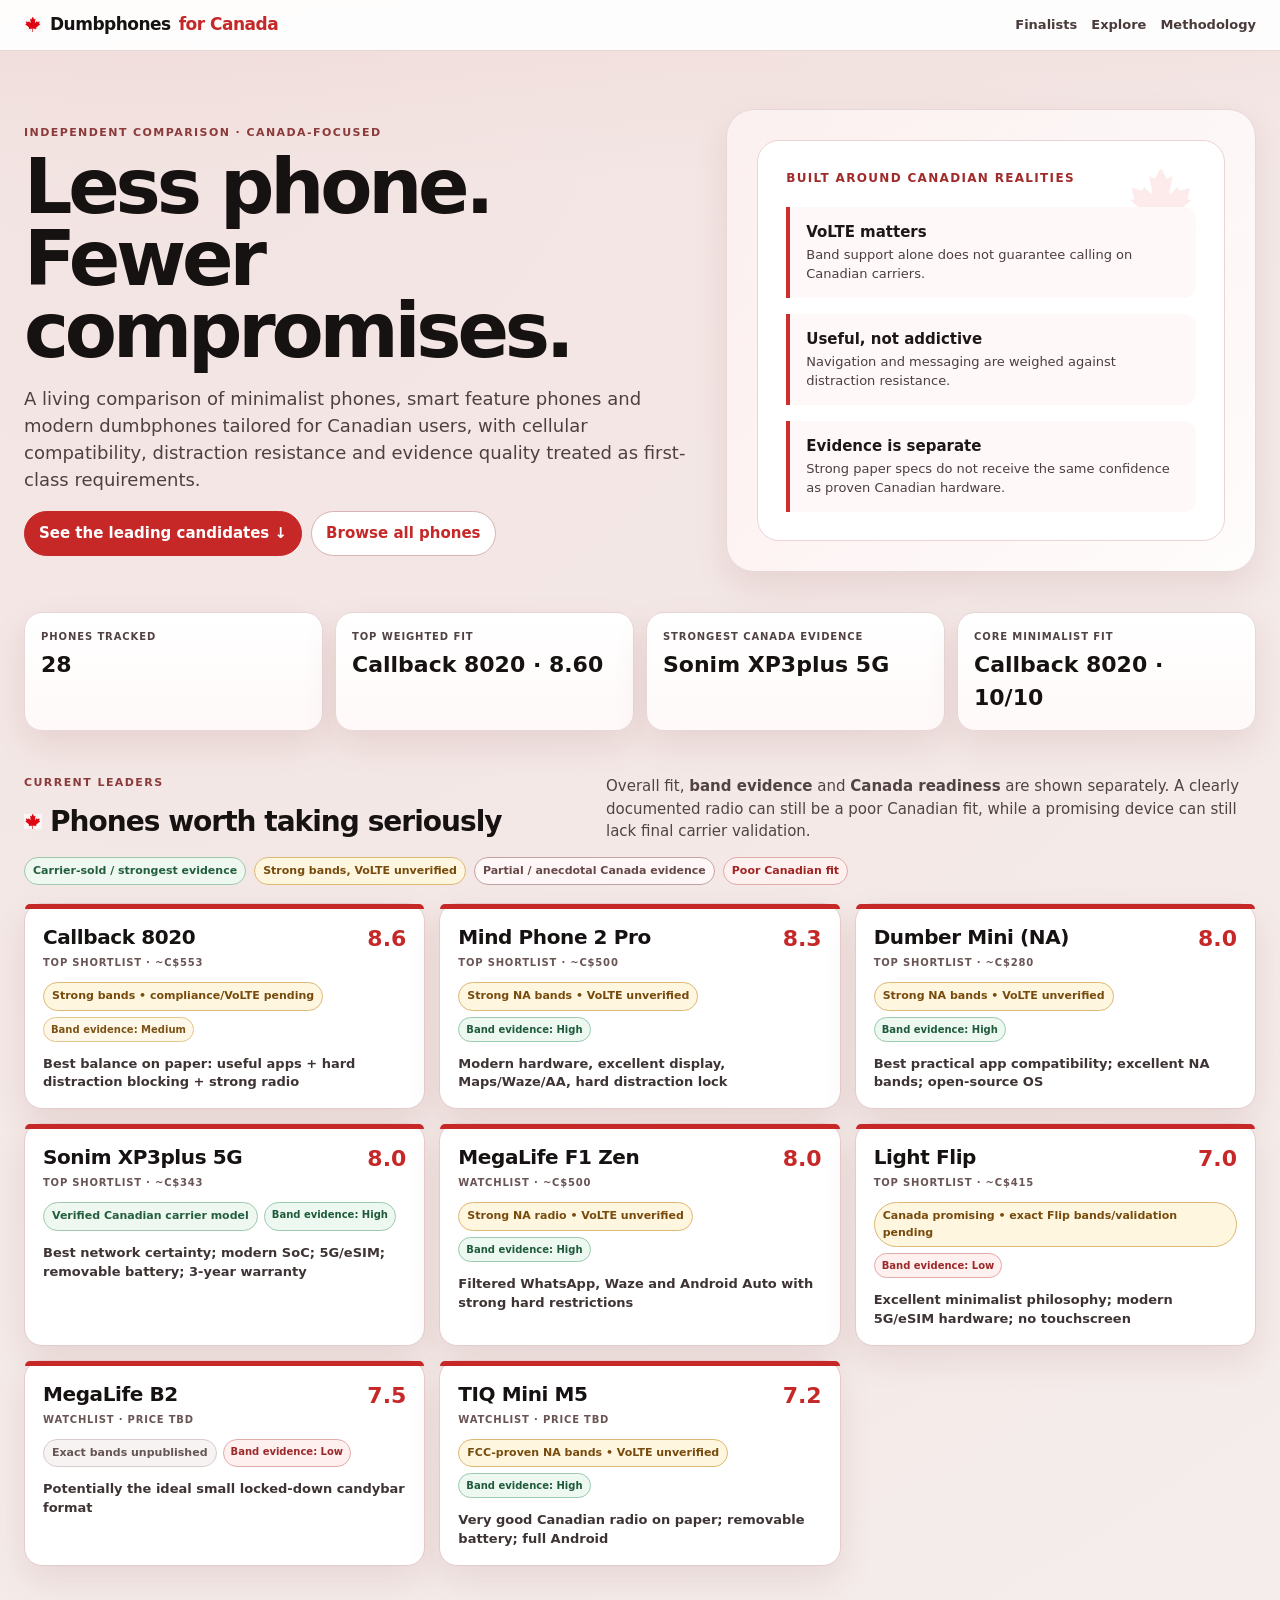
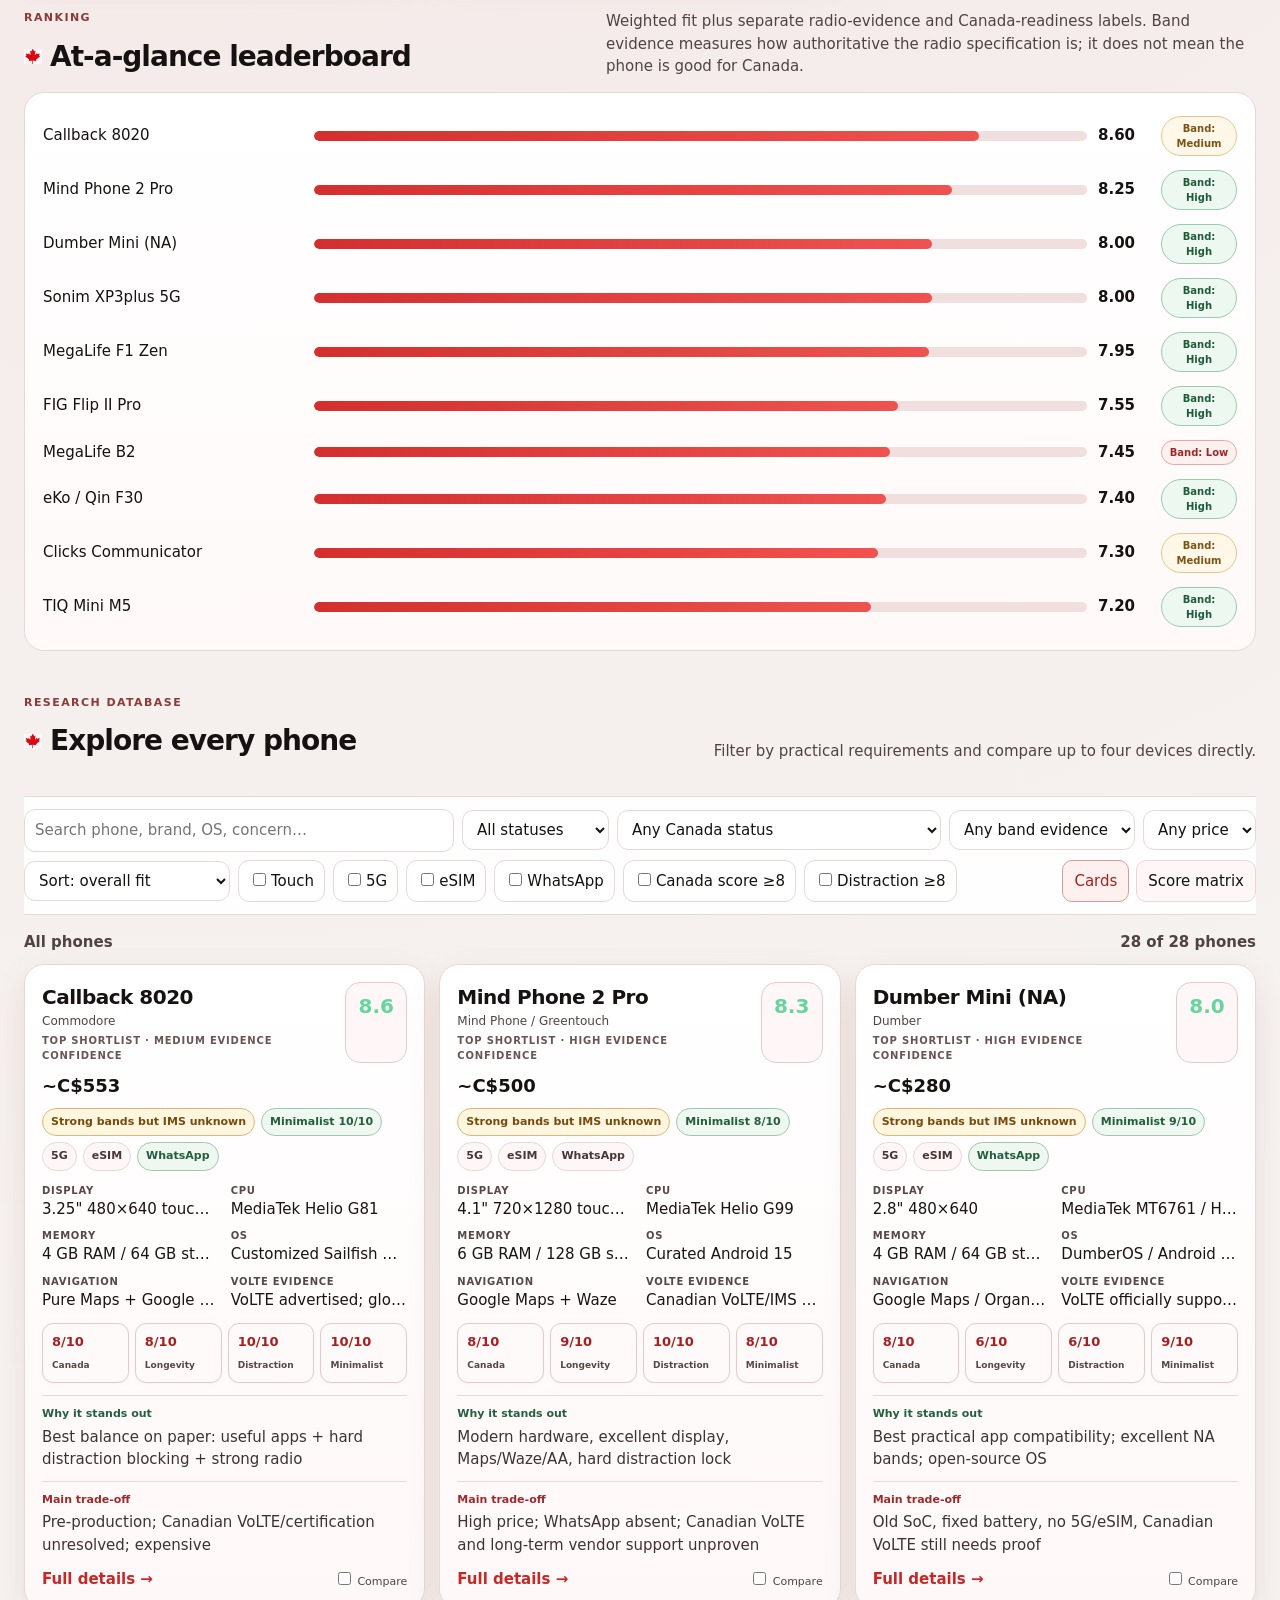
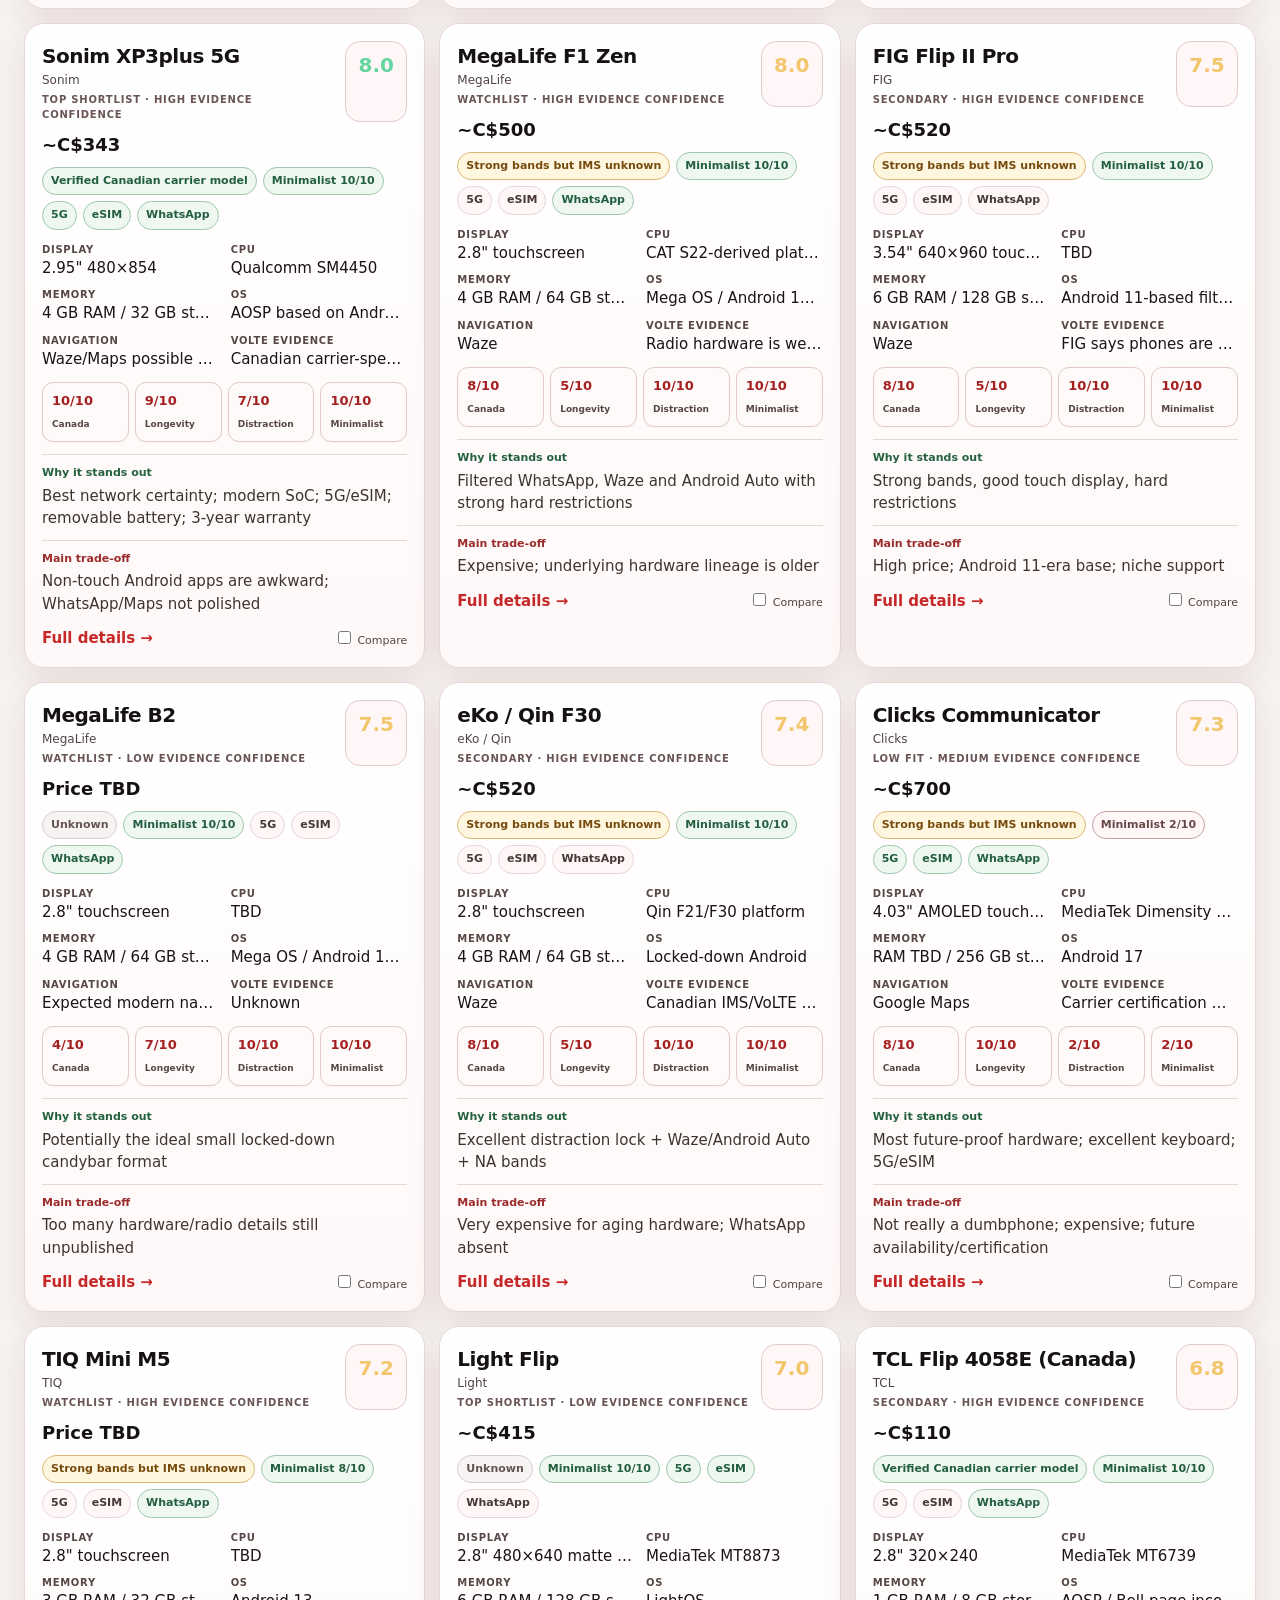
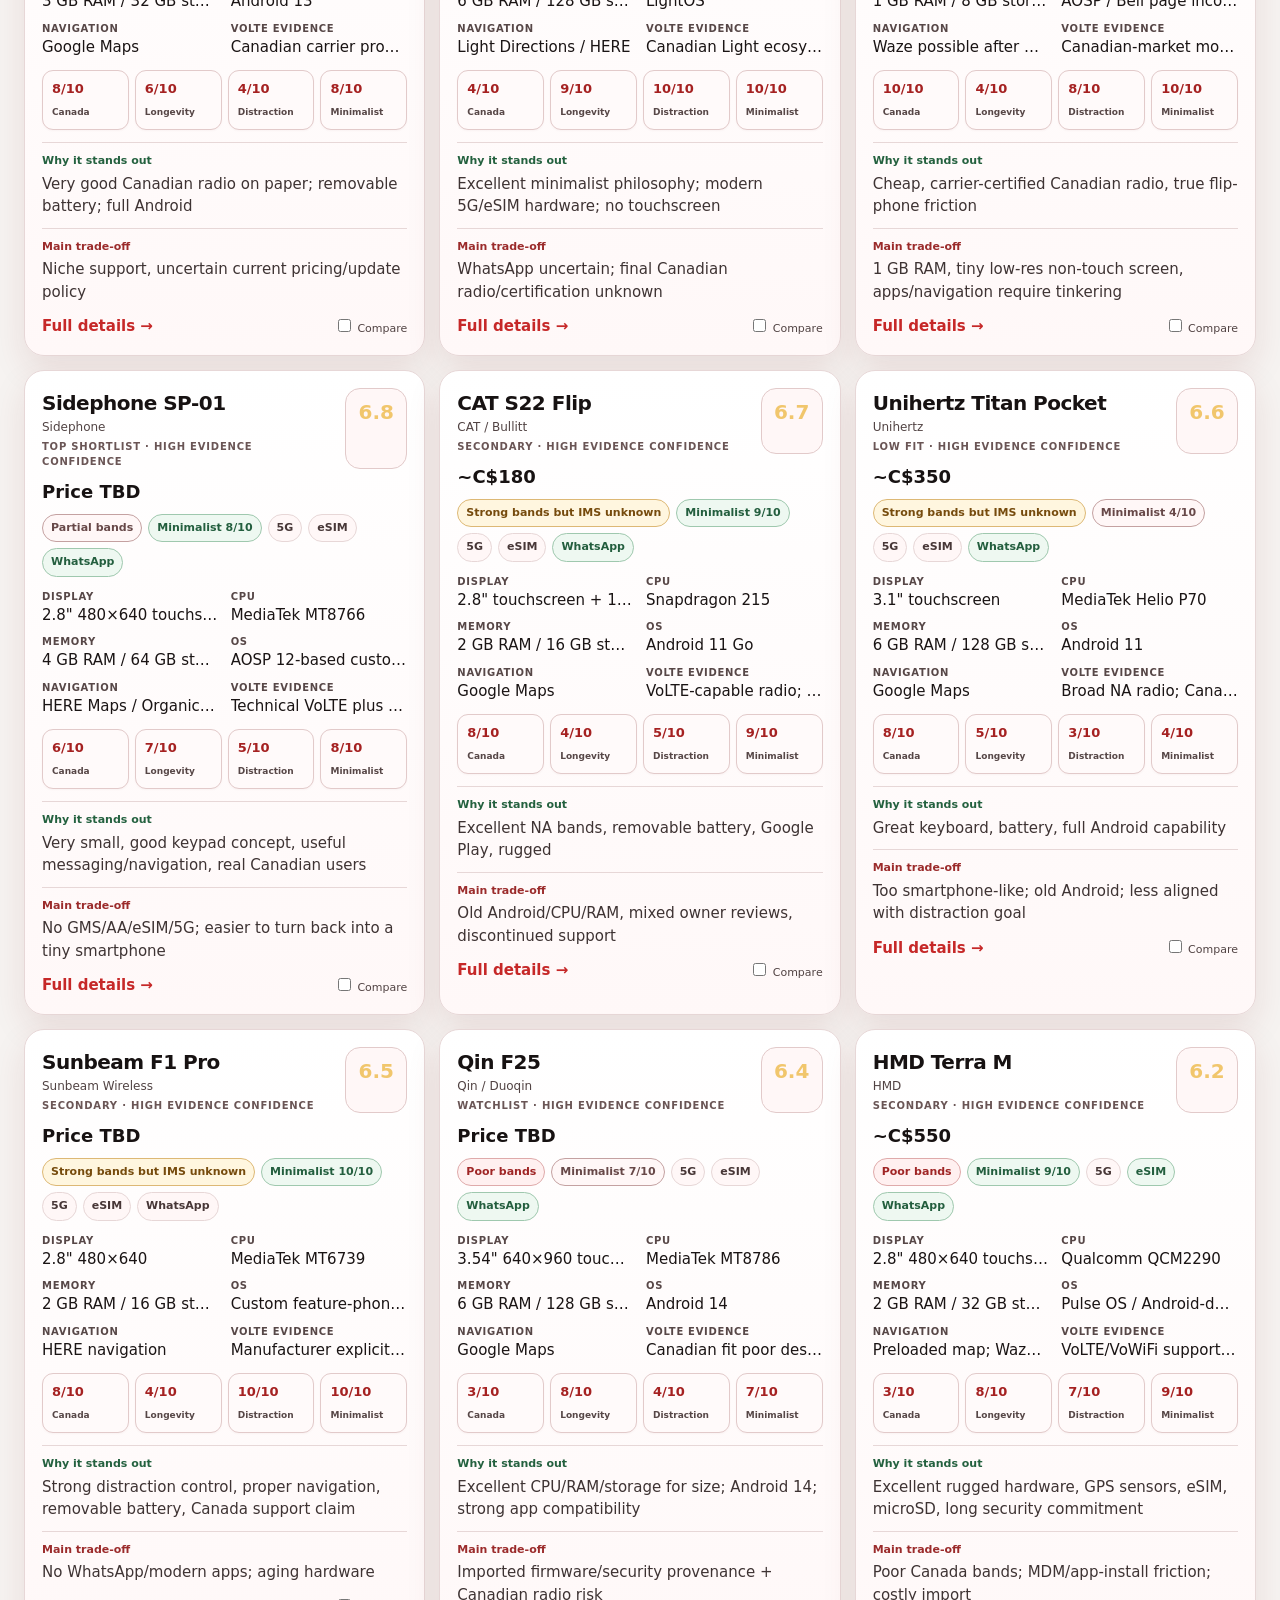
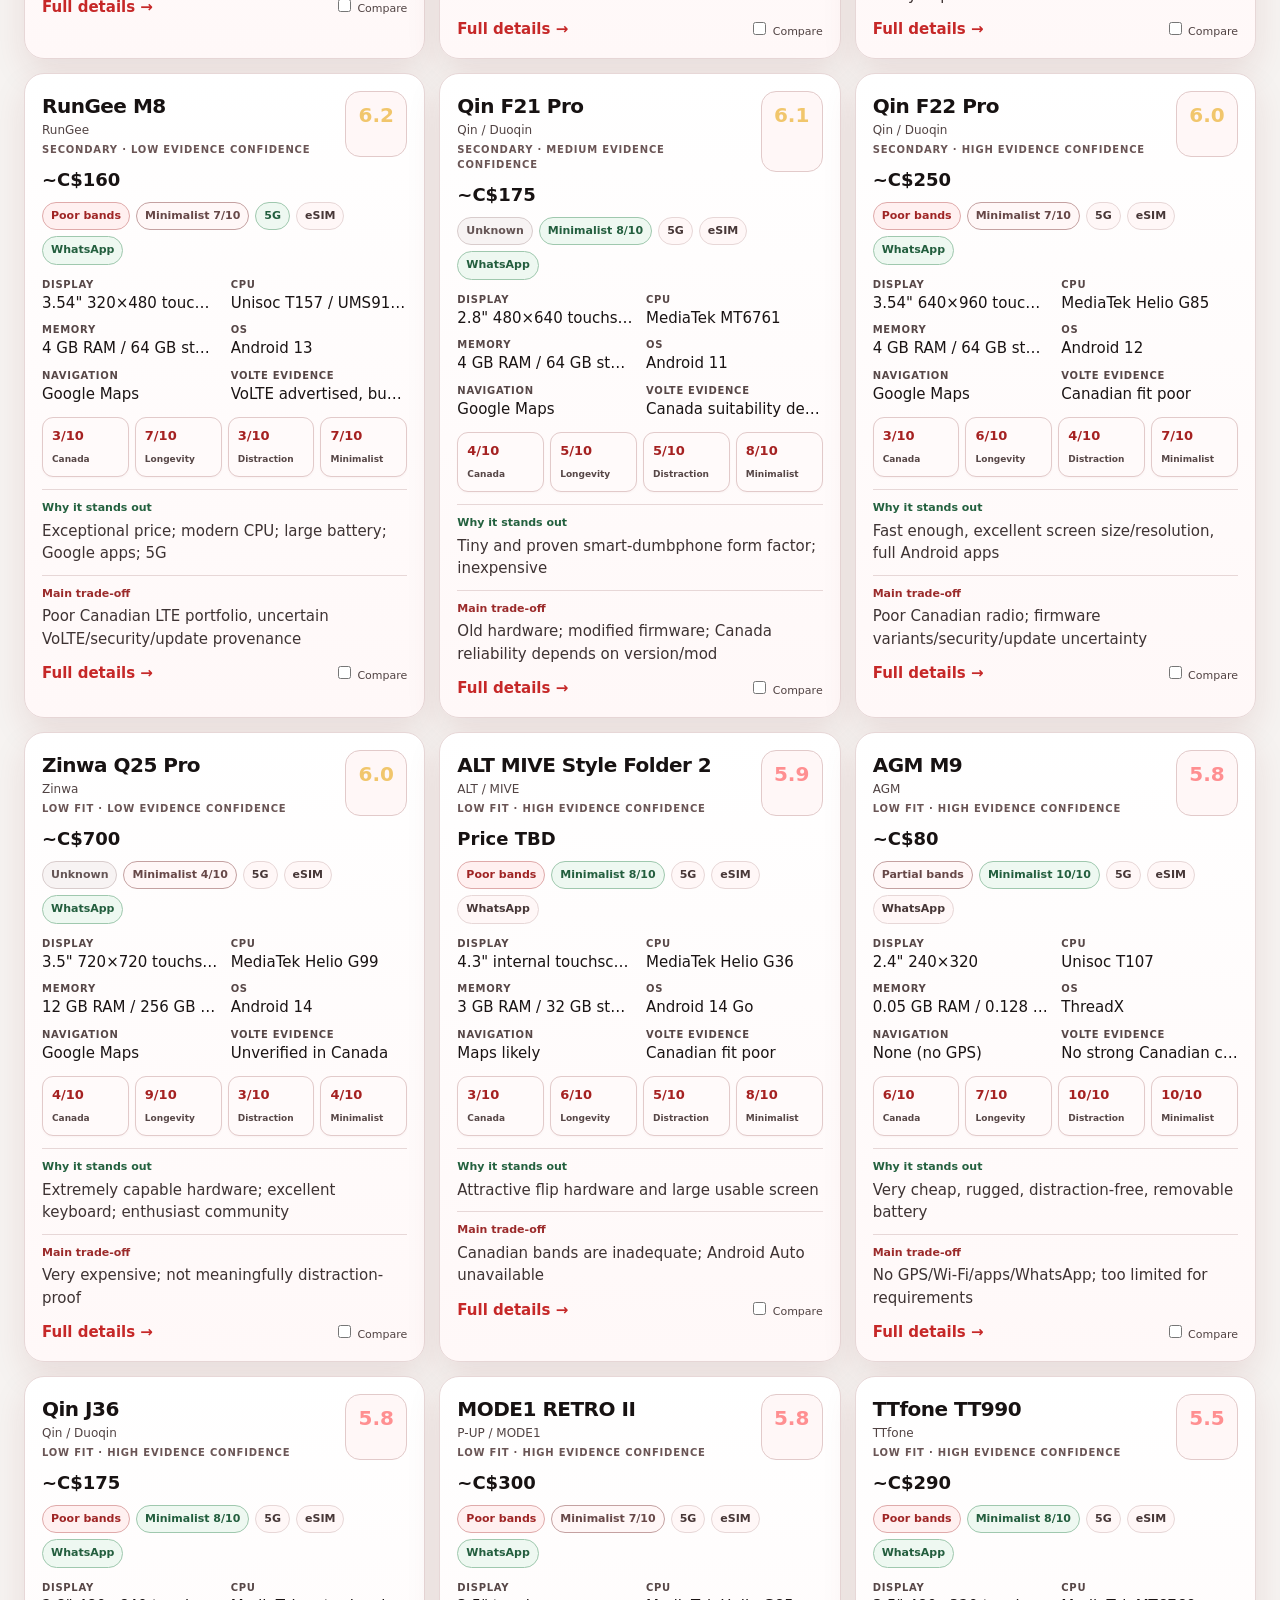
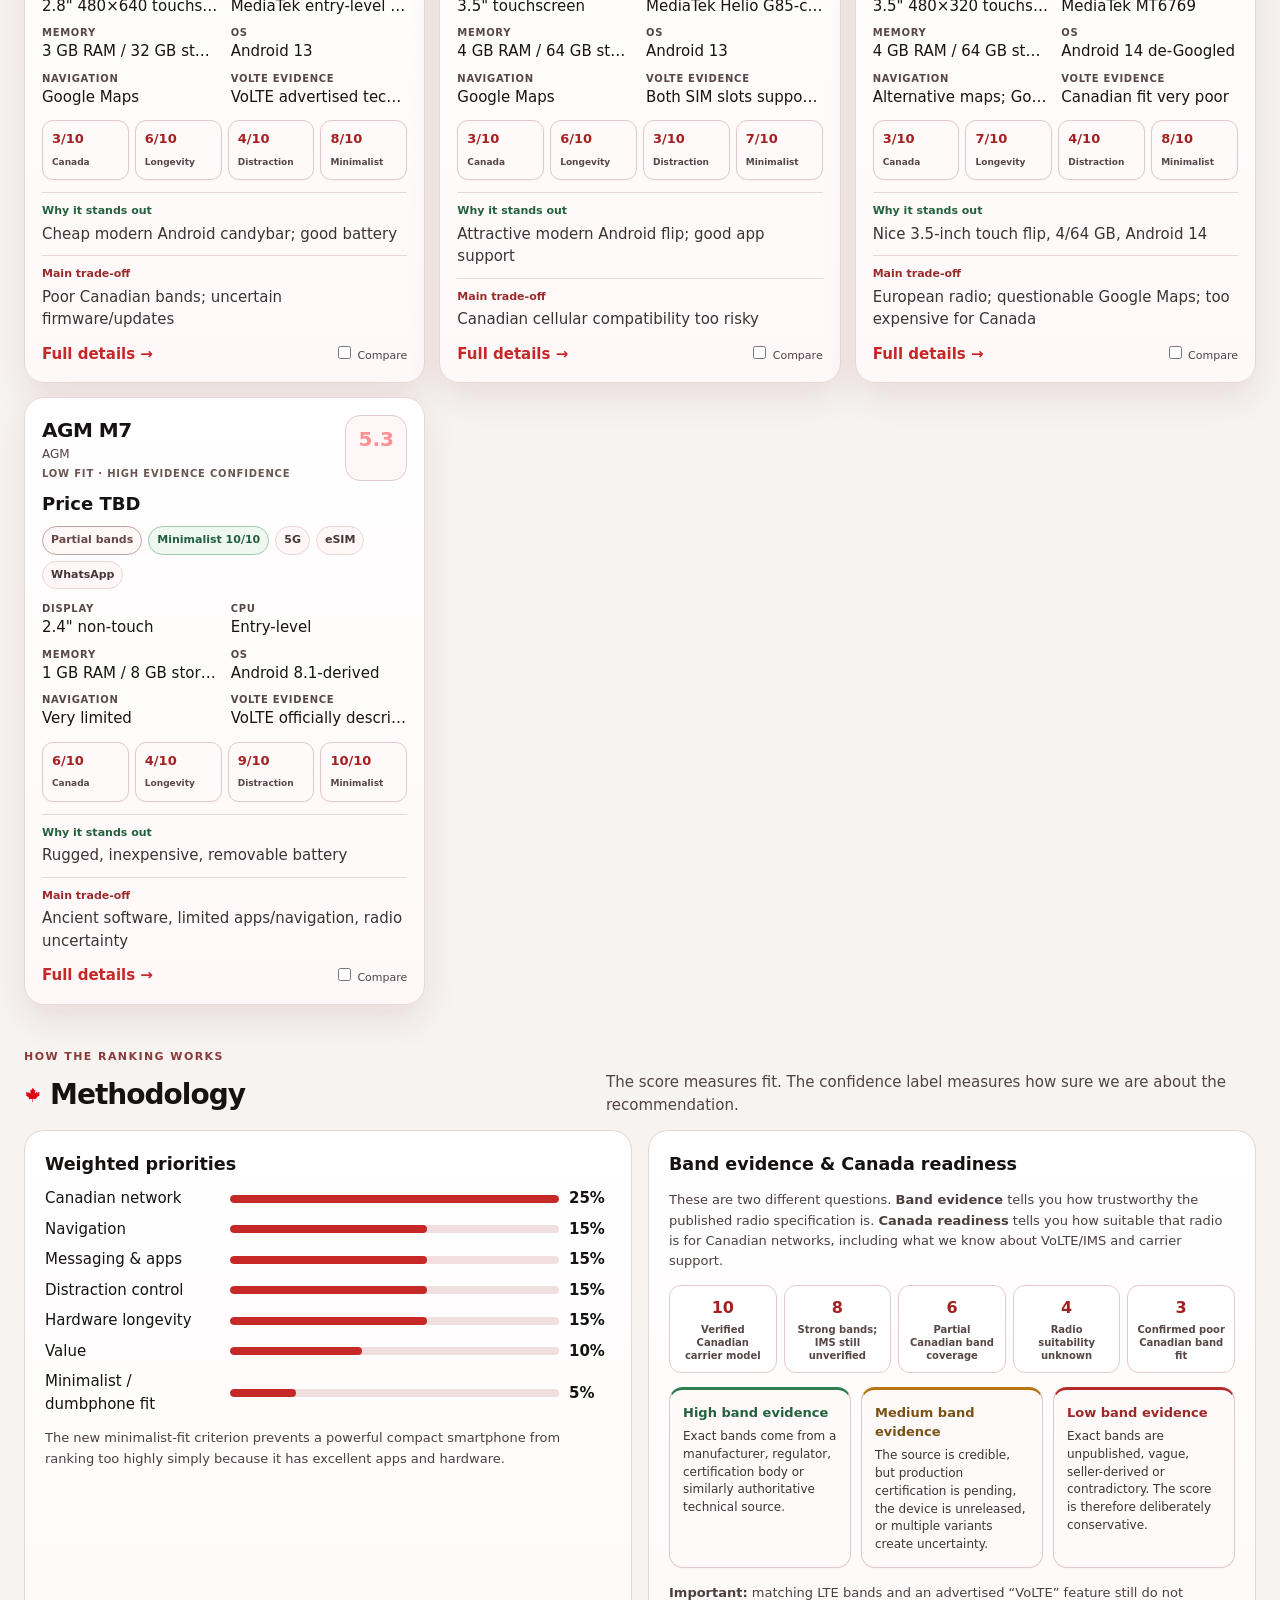
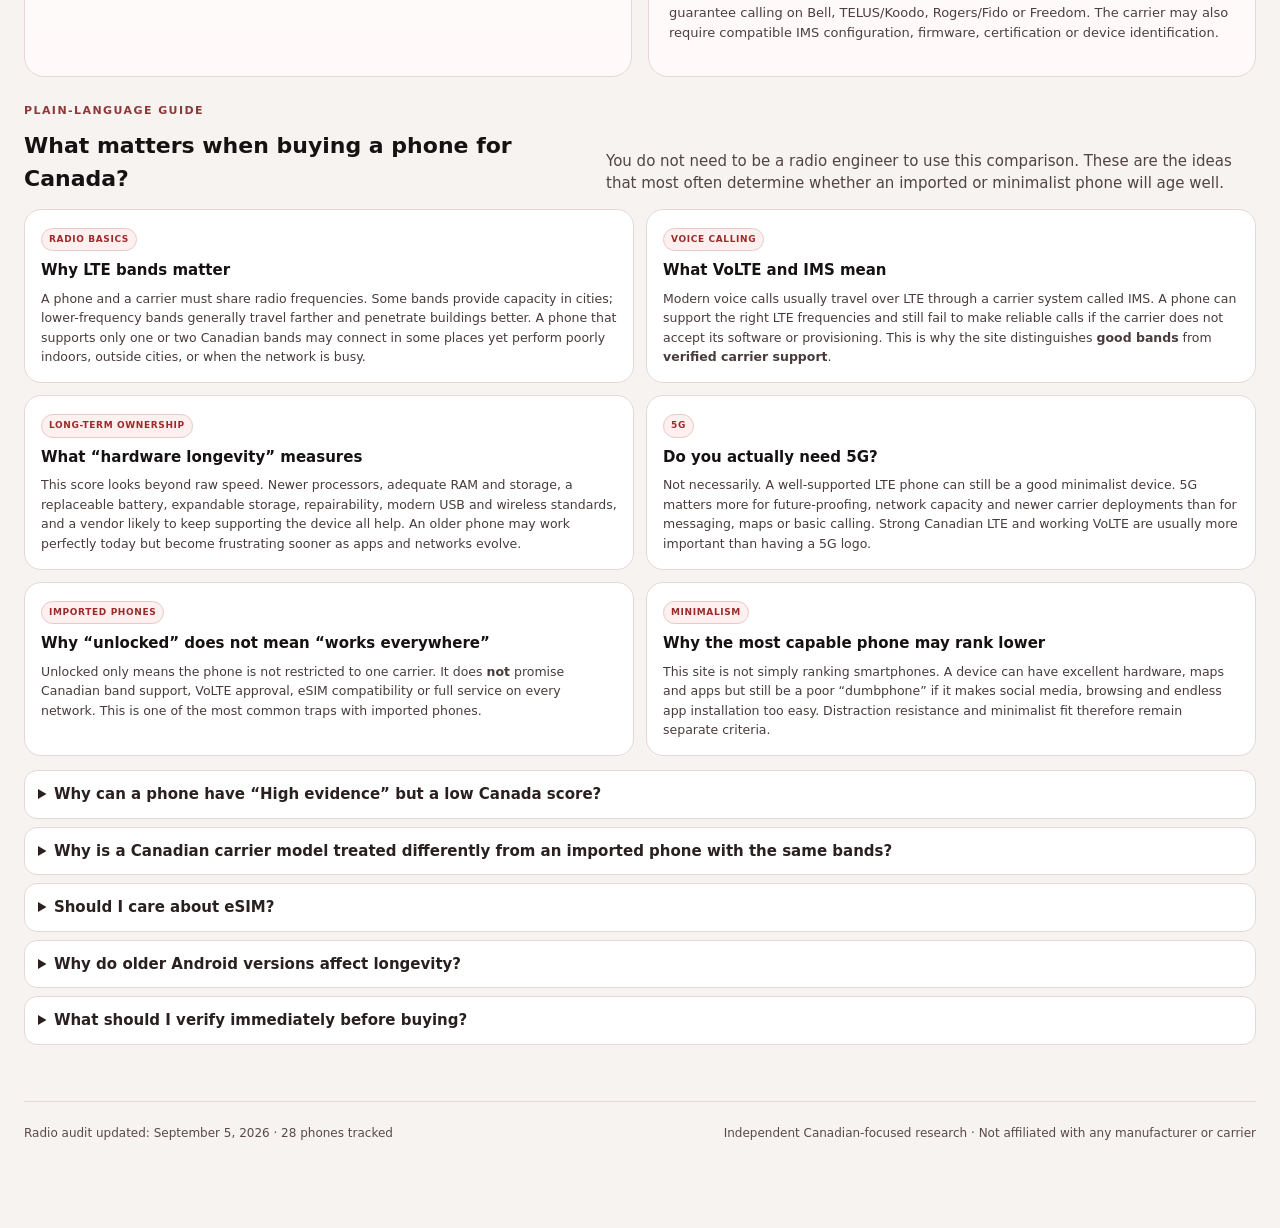
==== commit bfad5c13: "Update index.html" ====
--- a/dumbphones/index.html
+++ b/dumbphones/index.html
@@ -82,7 +82,7 @@
 <div>
  <div class="eyebrow">Independent comparison · Canada-focused</div>
  <h1>Less phone.<br>Fewer compromises.</h1>
- <p>A living comparison of minimalist phones, smart feature phones and modern dumbphones — tailored for Canadian users, with cellular compatibility, distraction resistance and evidence quality treated as first-class requirements.</p>
+ <p>A living comparison of minimalist phones, smart feature phones and modern dumbphones tailored for Canadian users, with cellular compatibility, distraction resistance and evidence quality treated as first-class requirements.</p>
  <div class="actions"><a class="action" href="#leaders">See the leading candidates ↓</a><a class="action alt" href="#explore">Browse all phones</a></div>
 </div>
 
